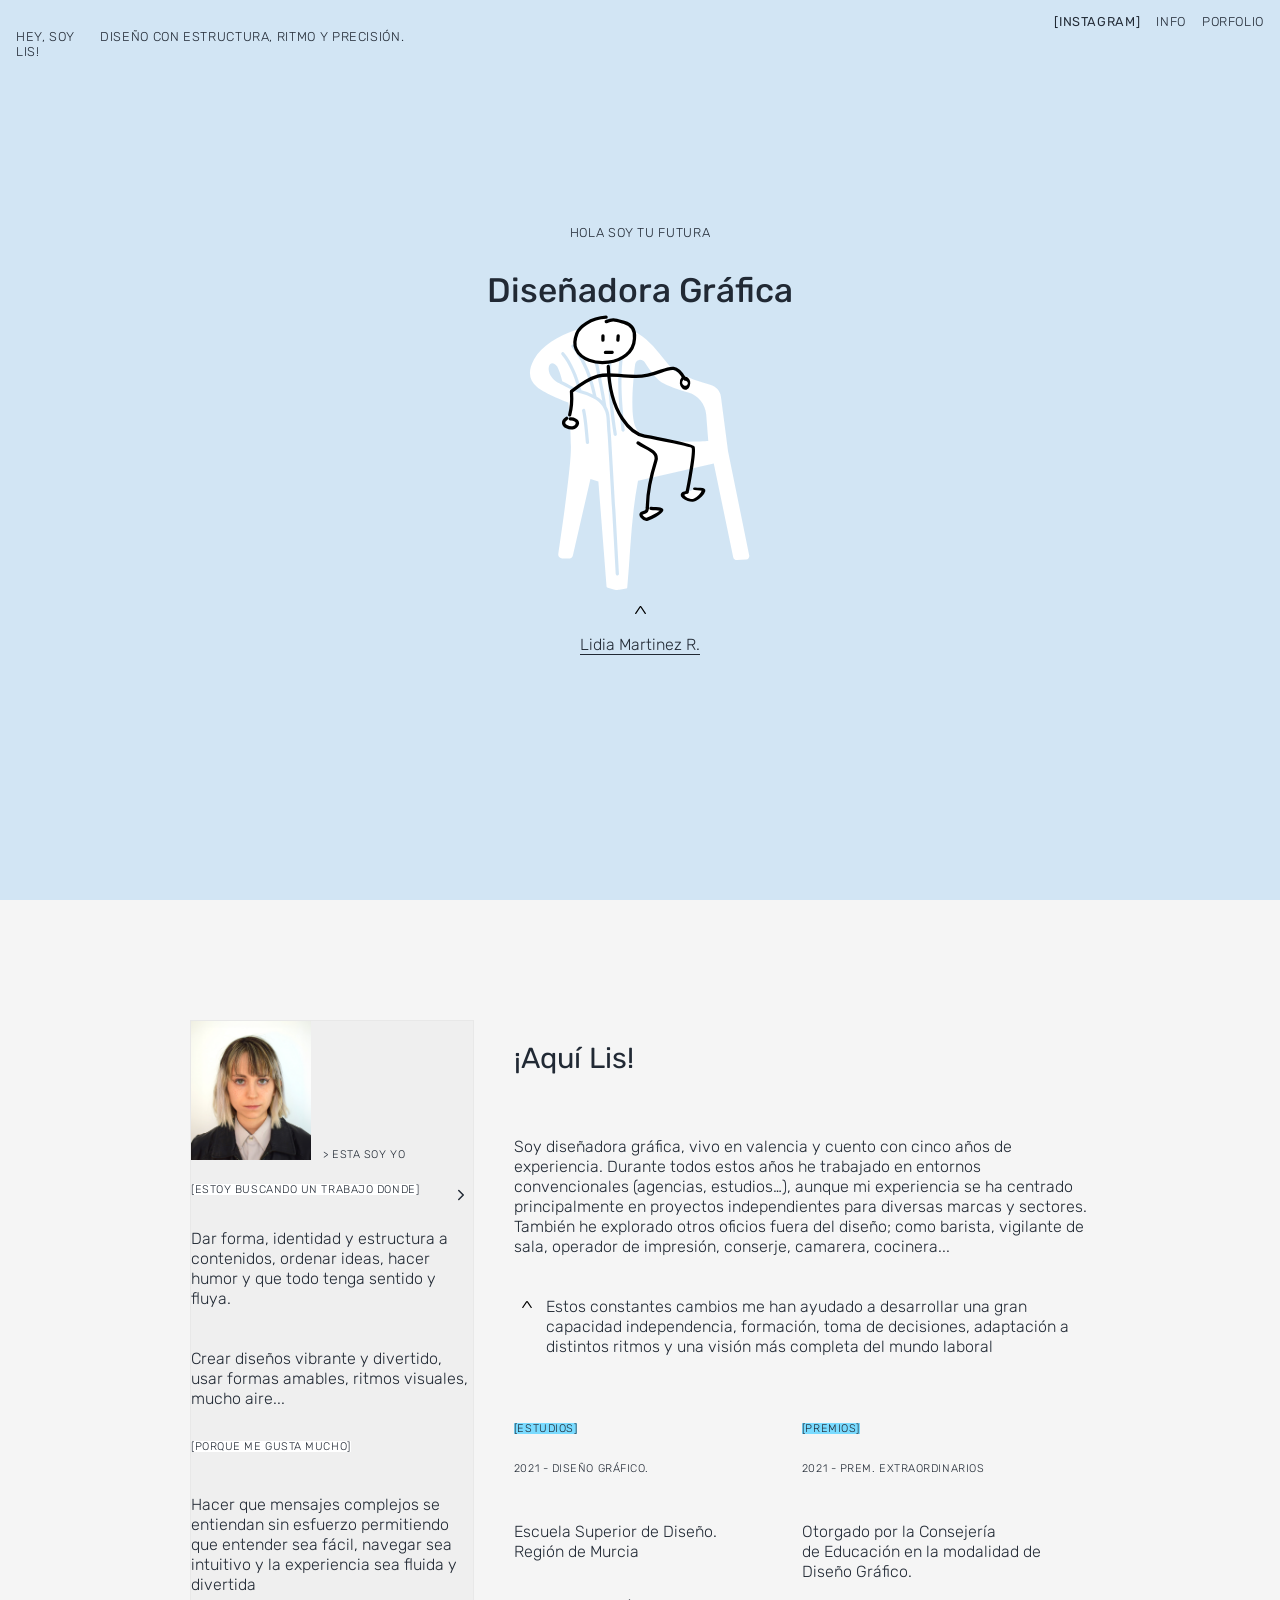
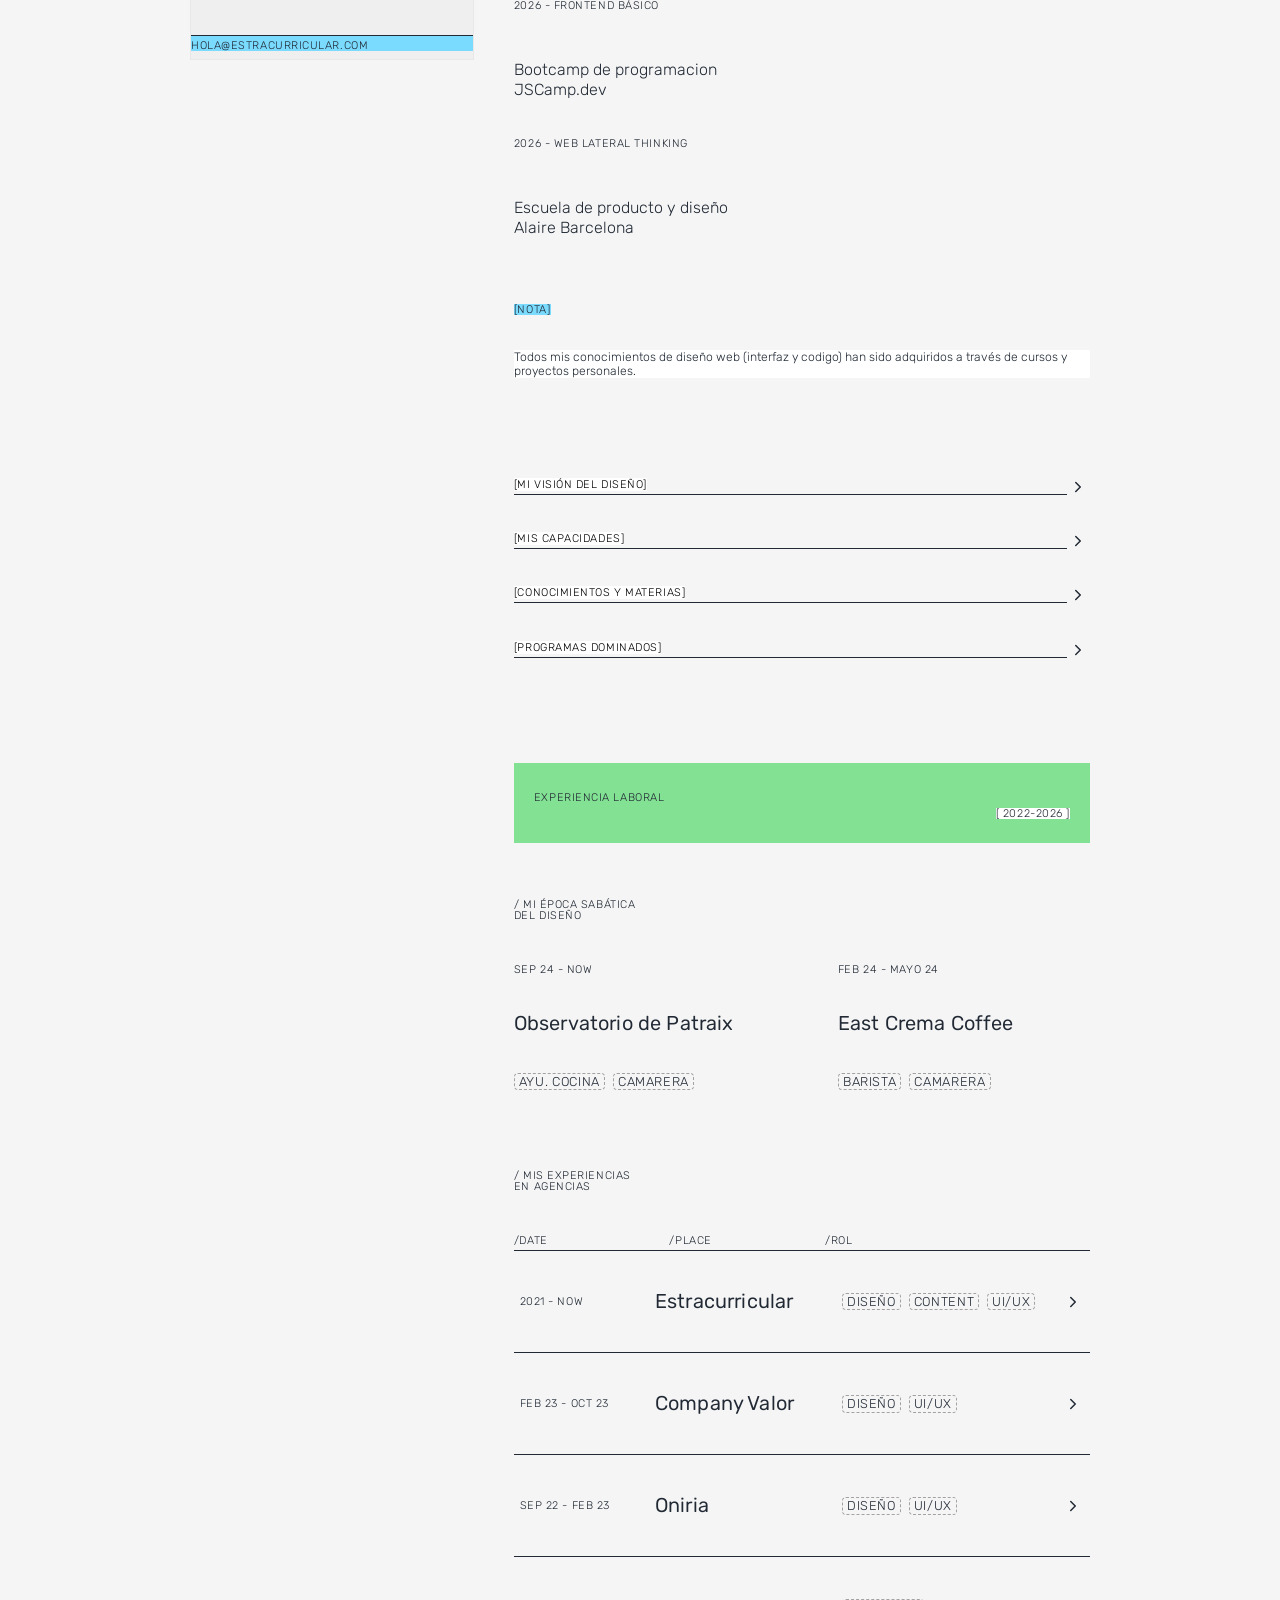
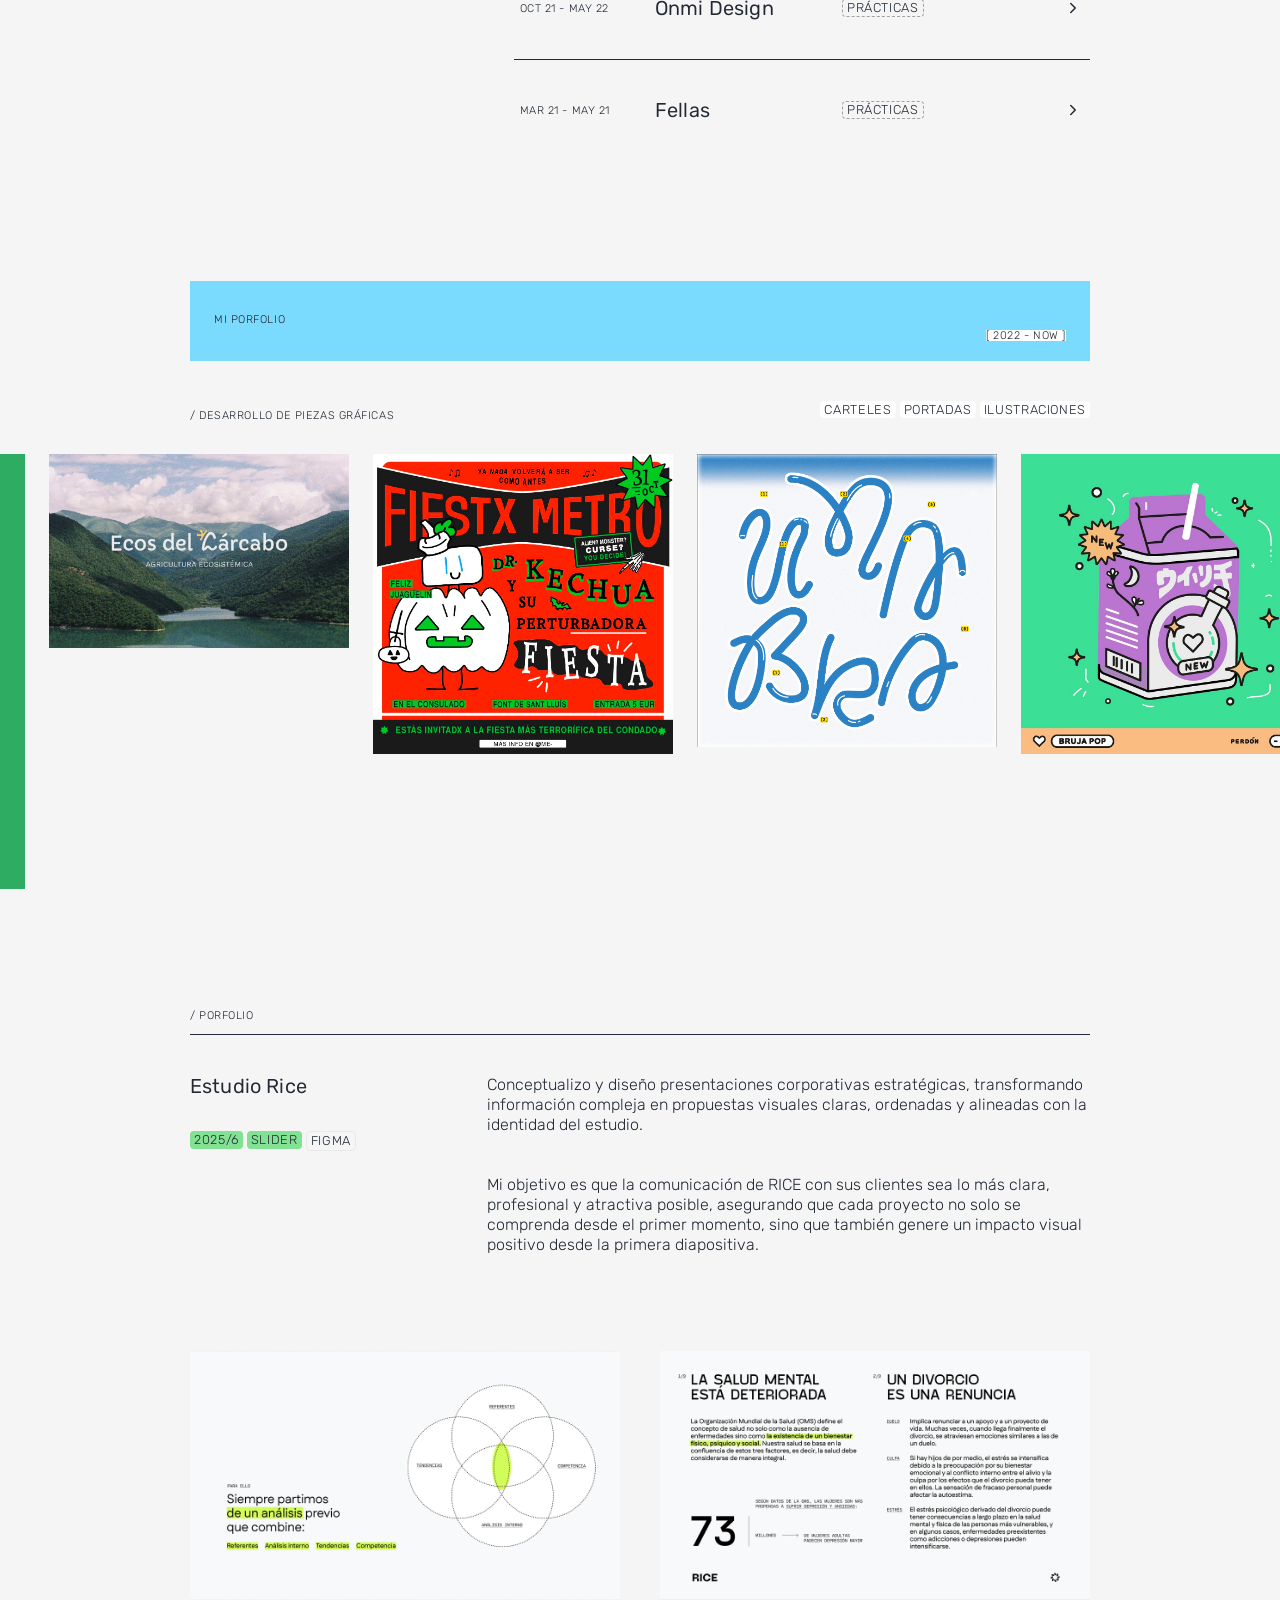
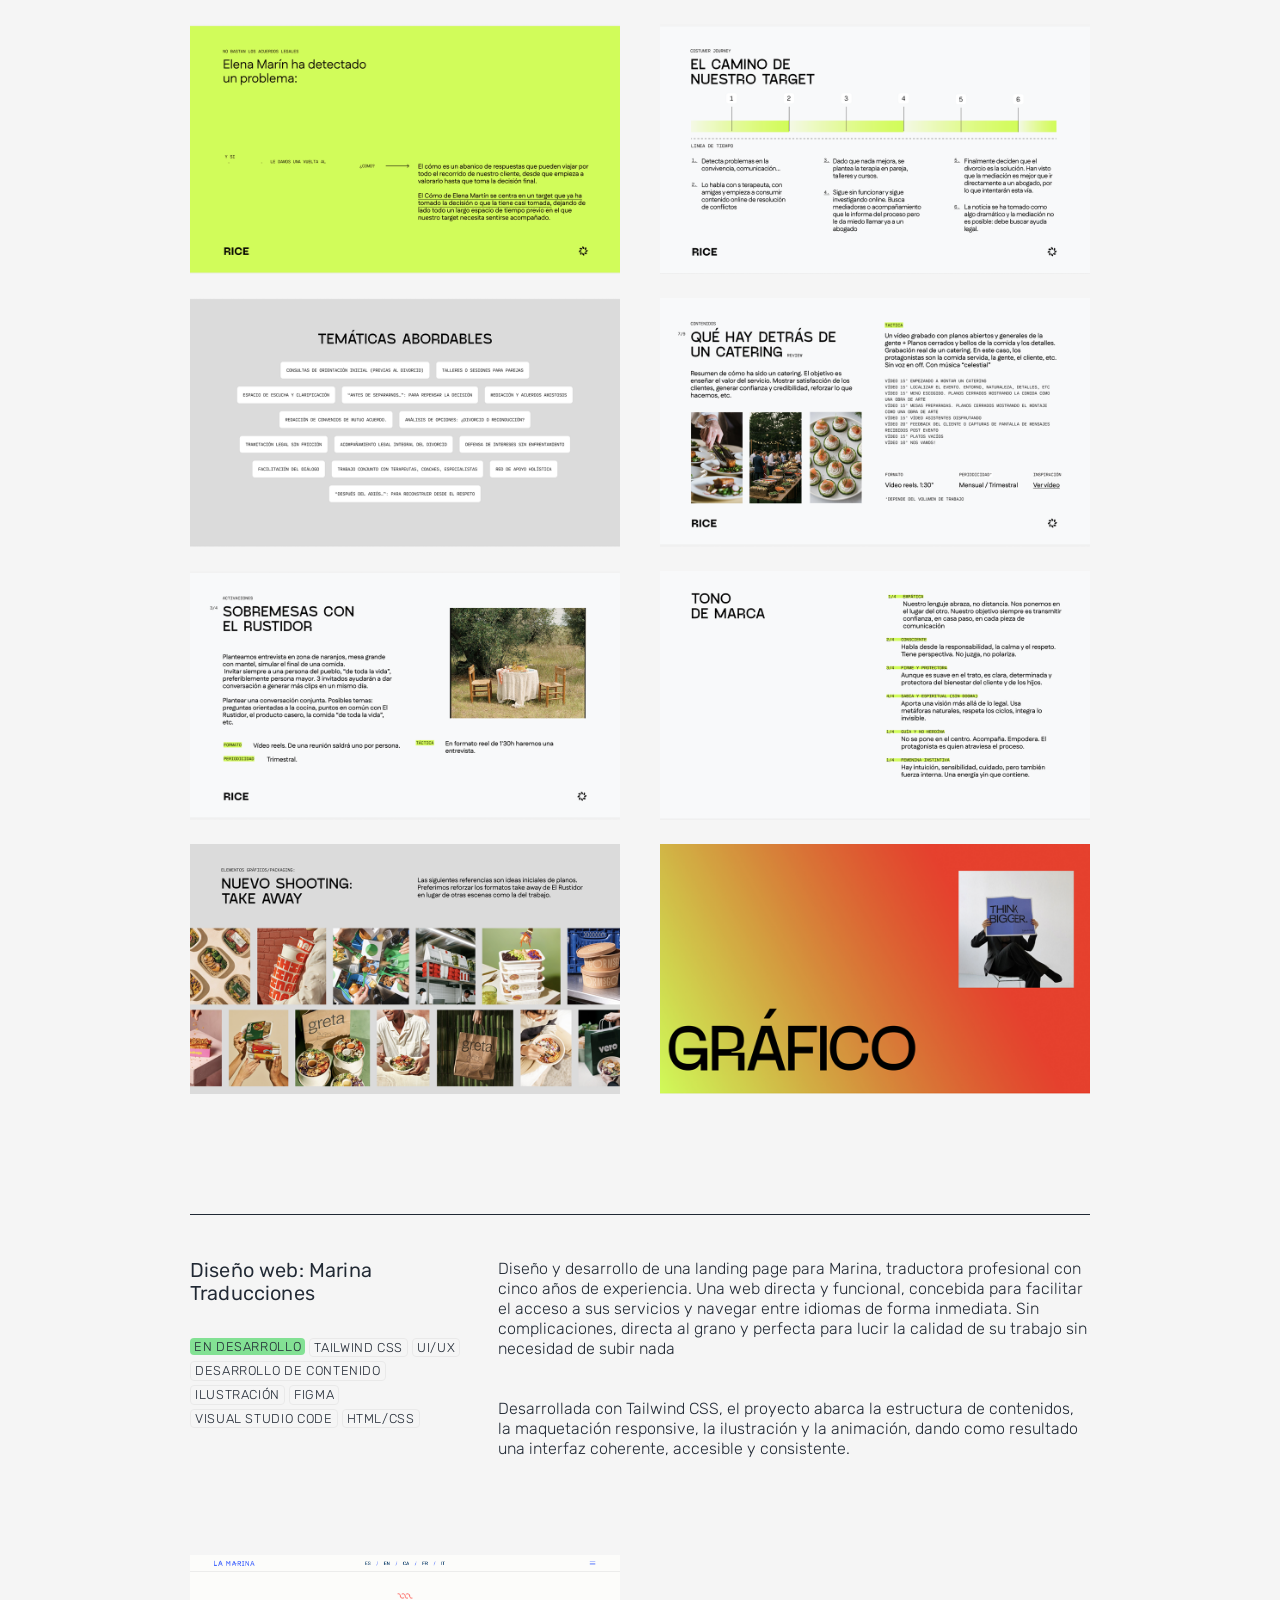
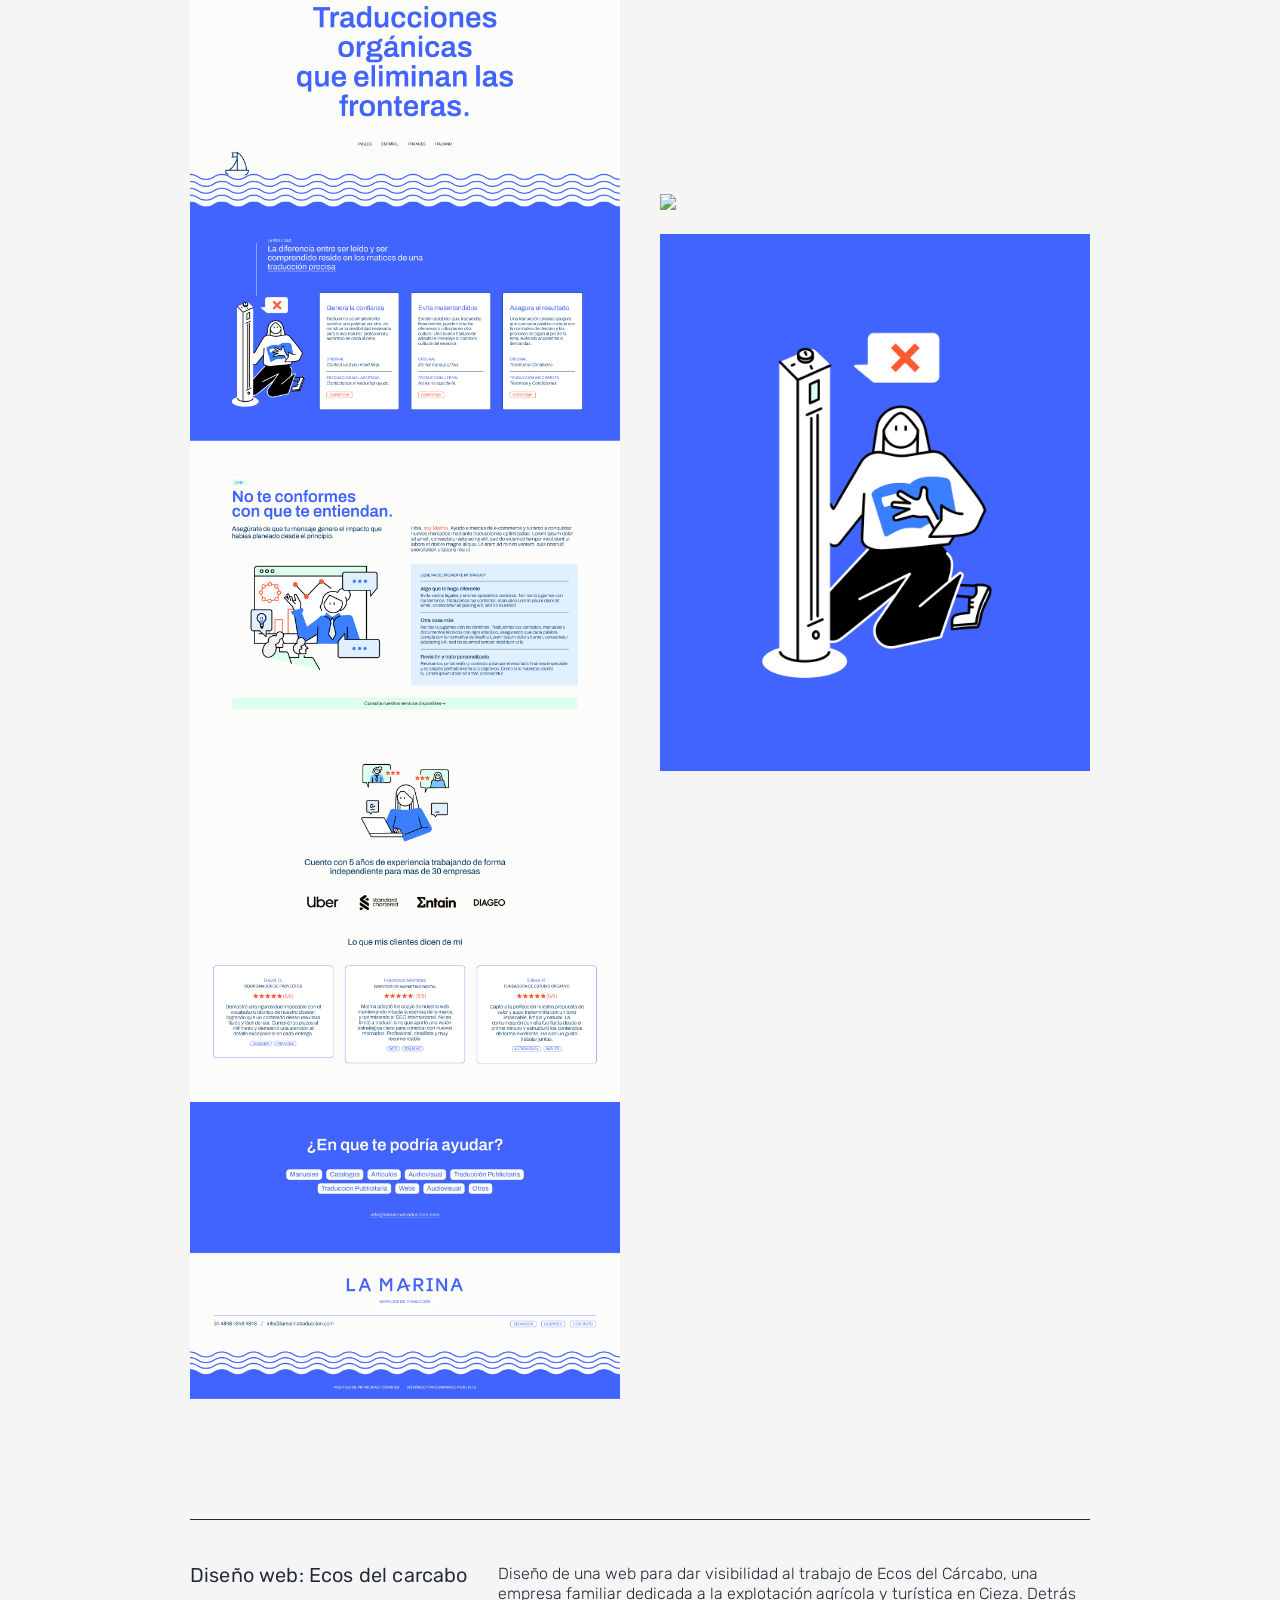
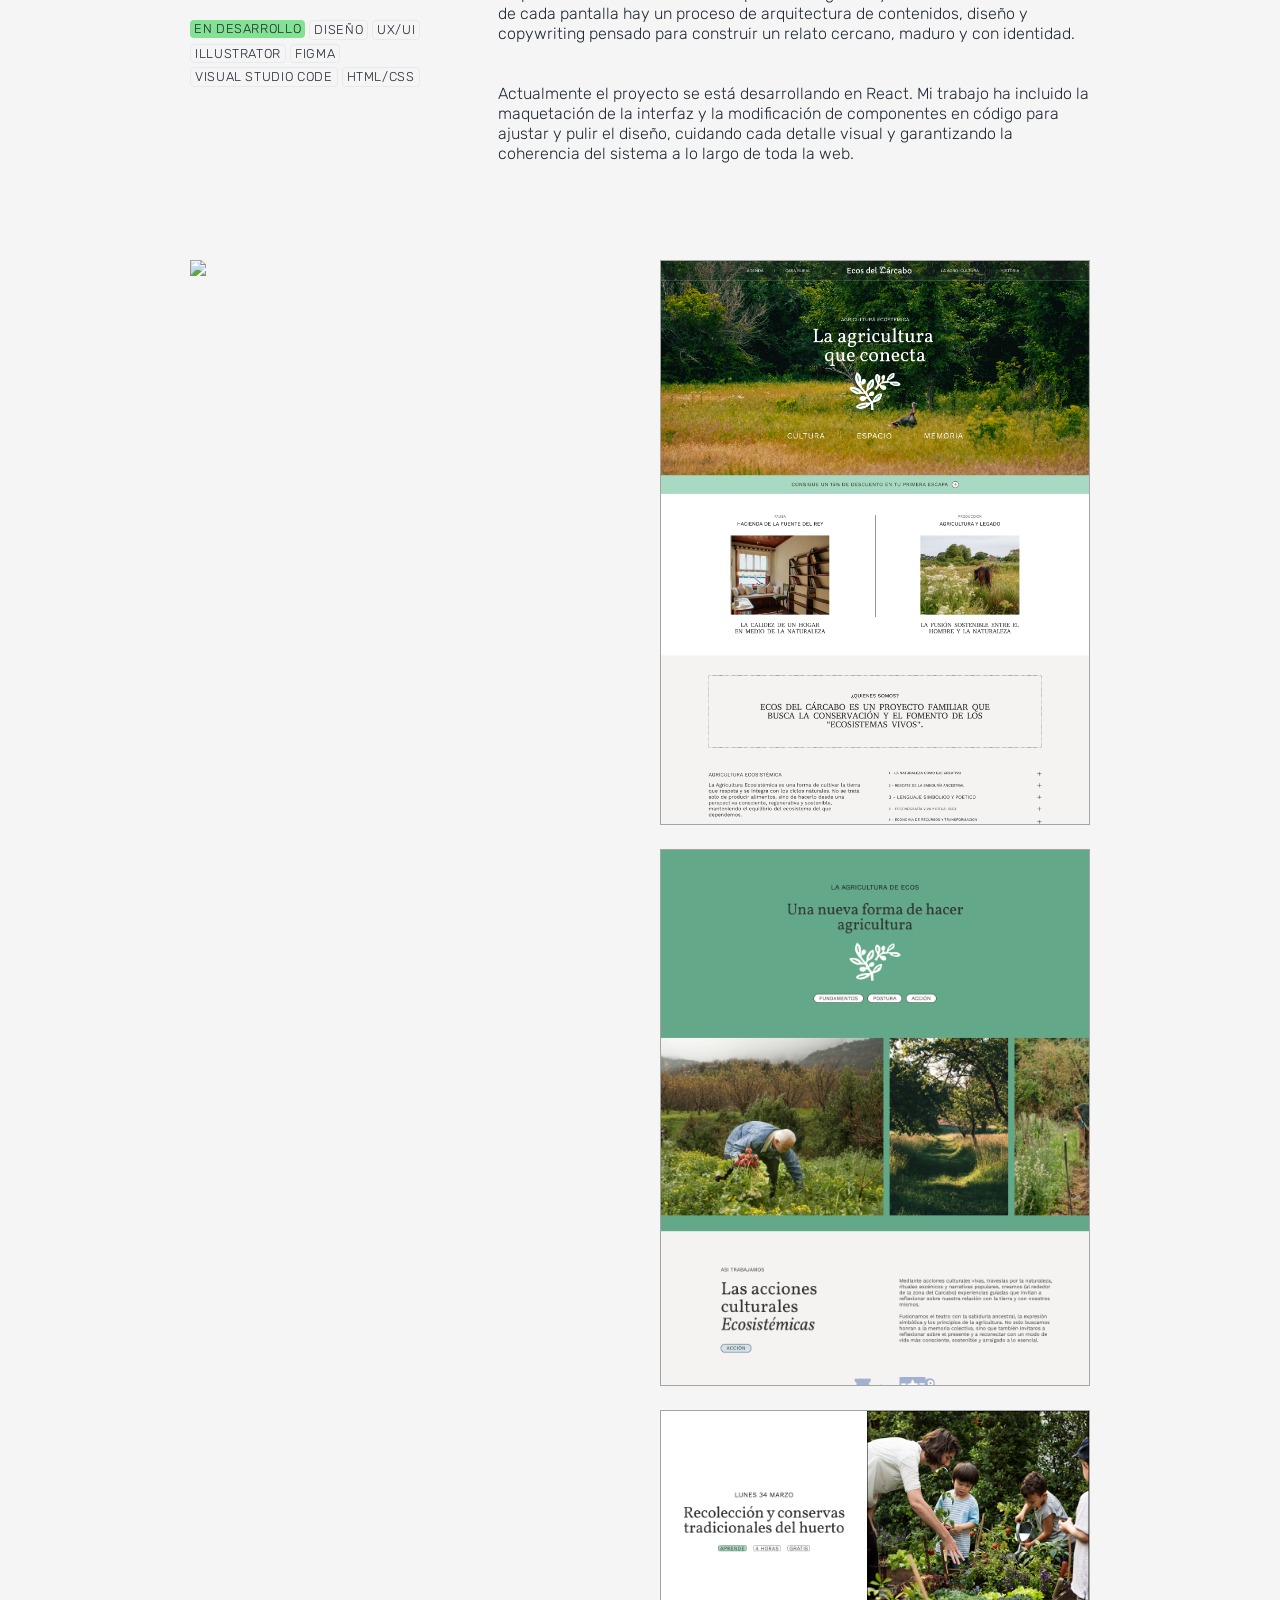
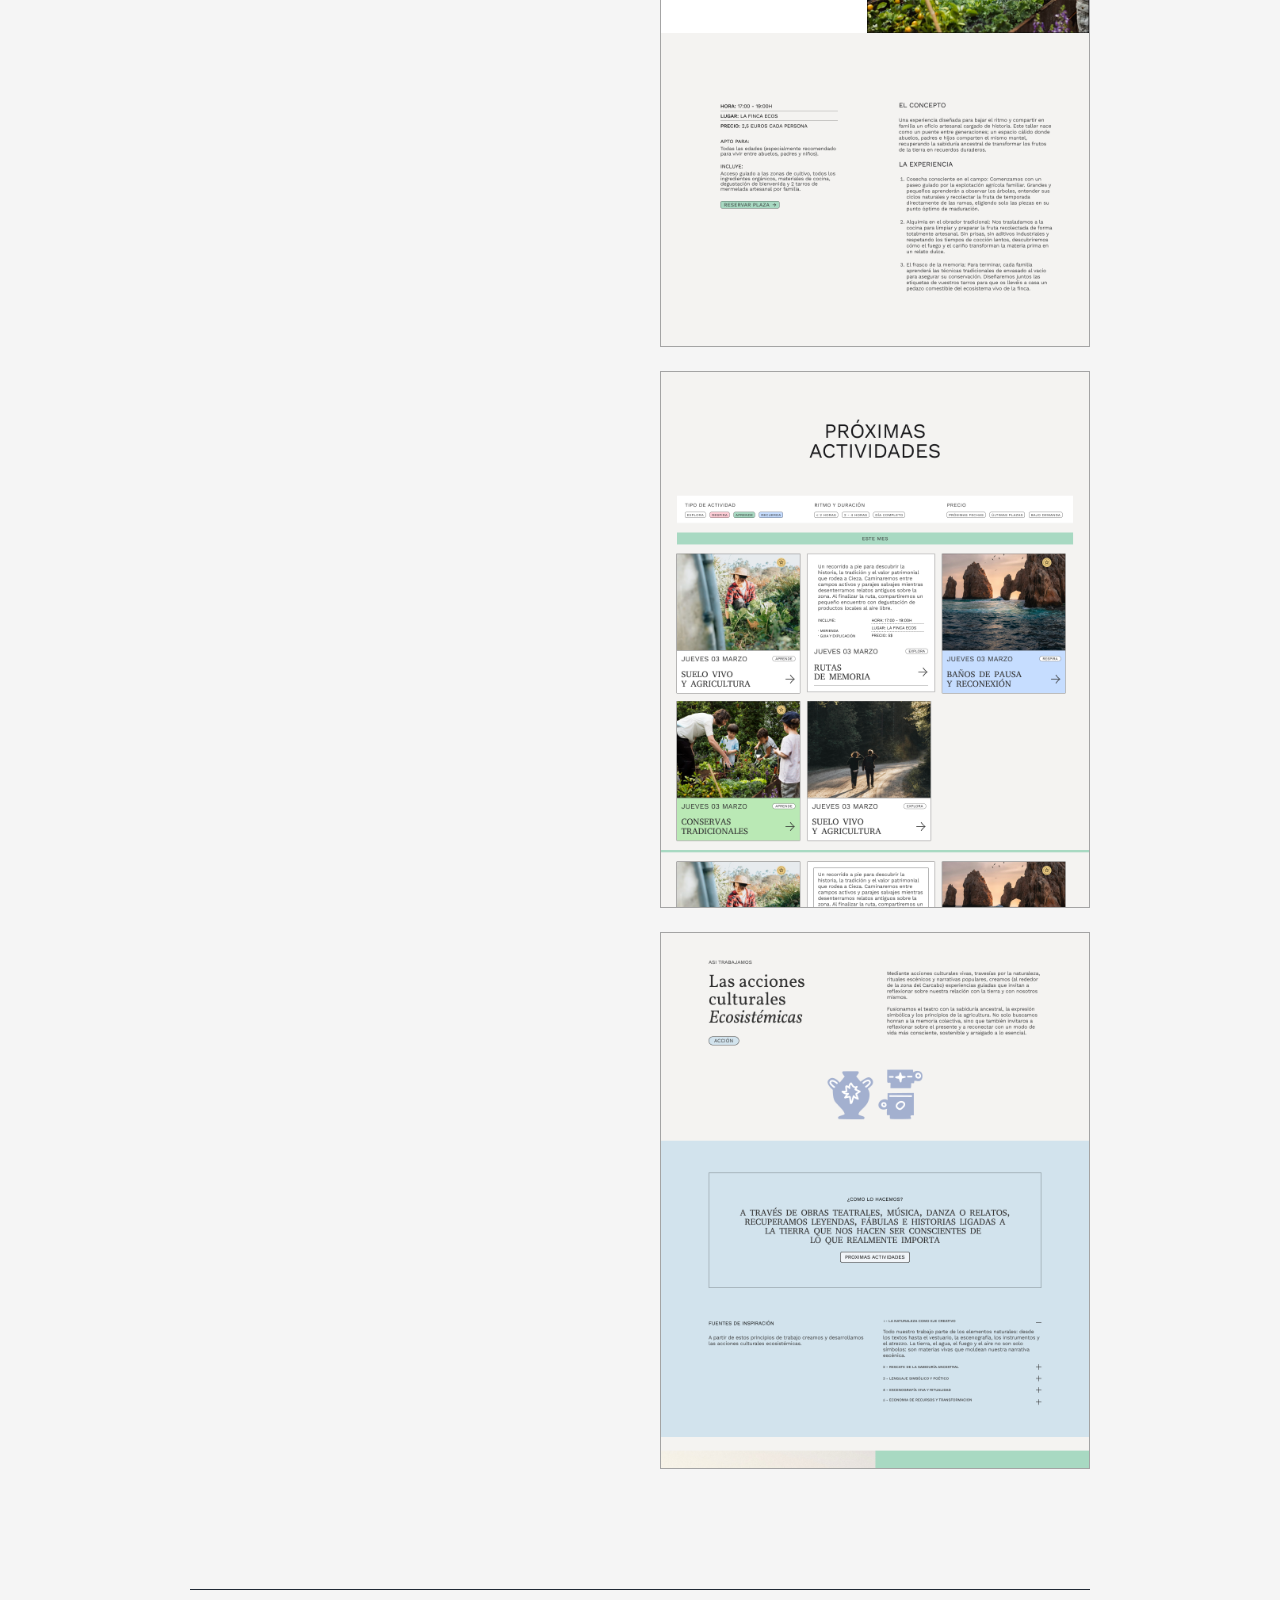
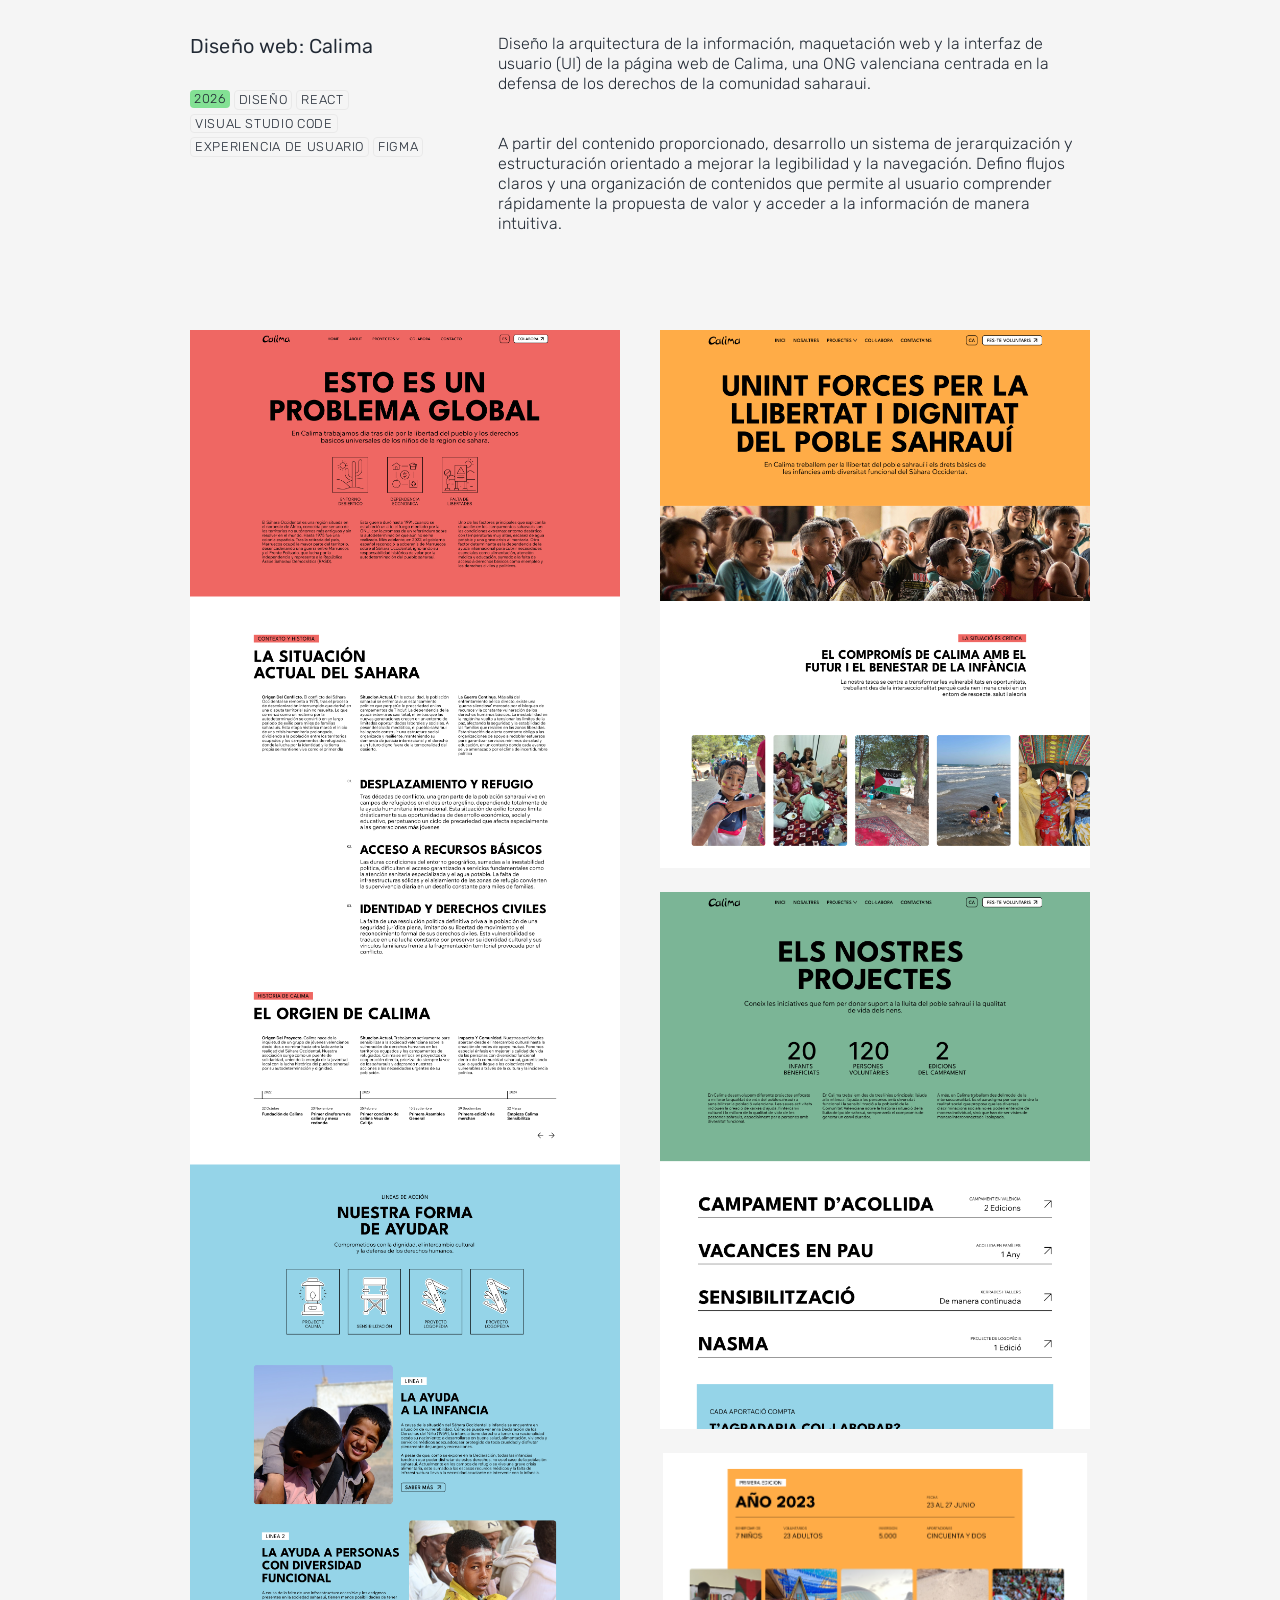
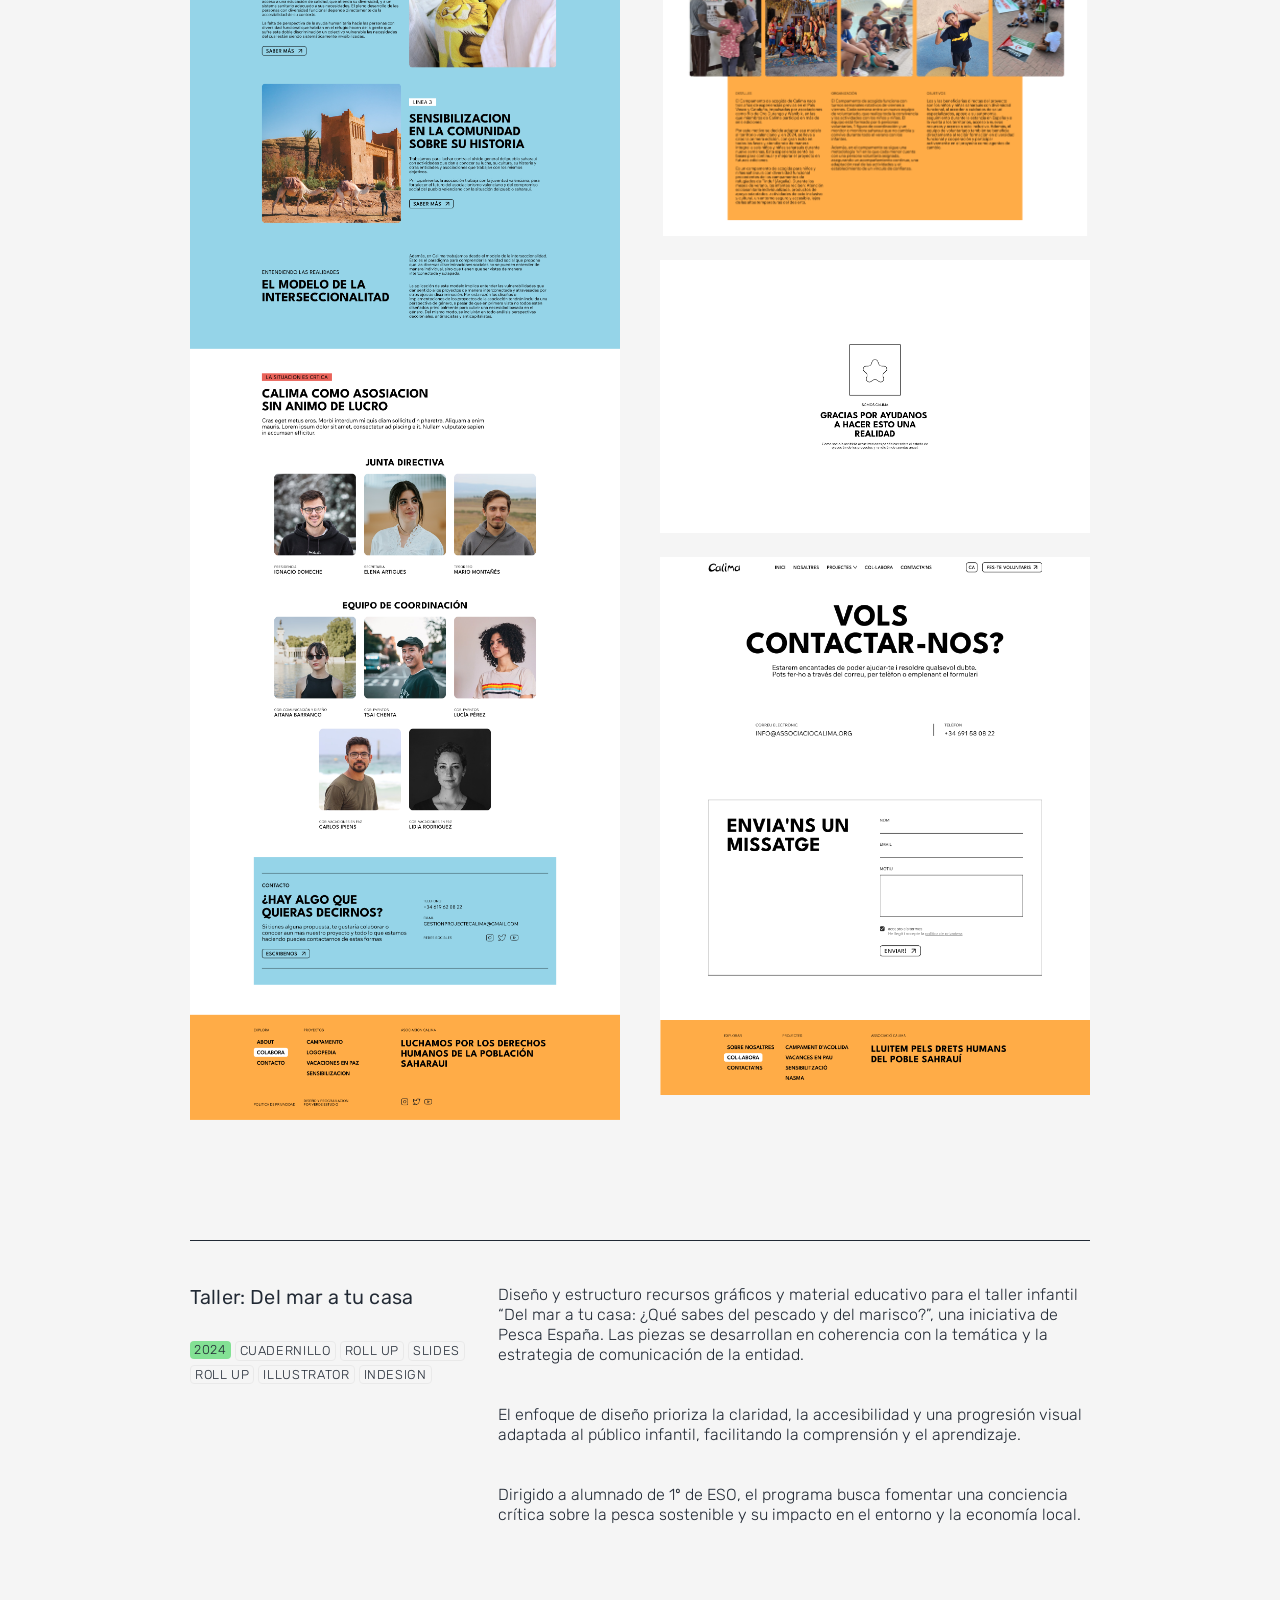
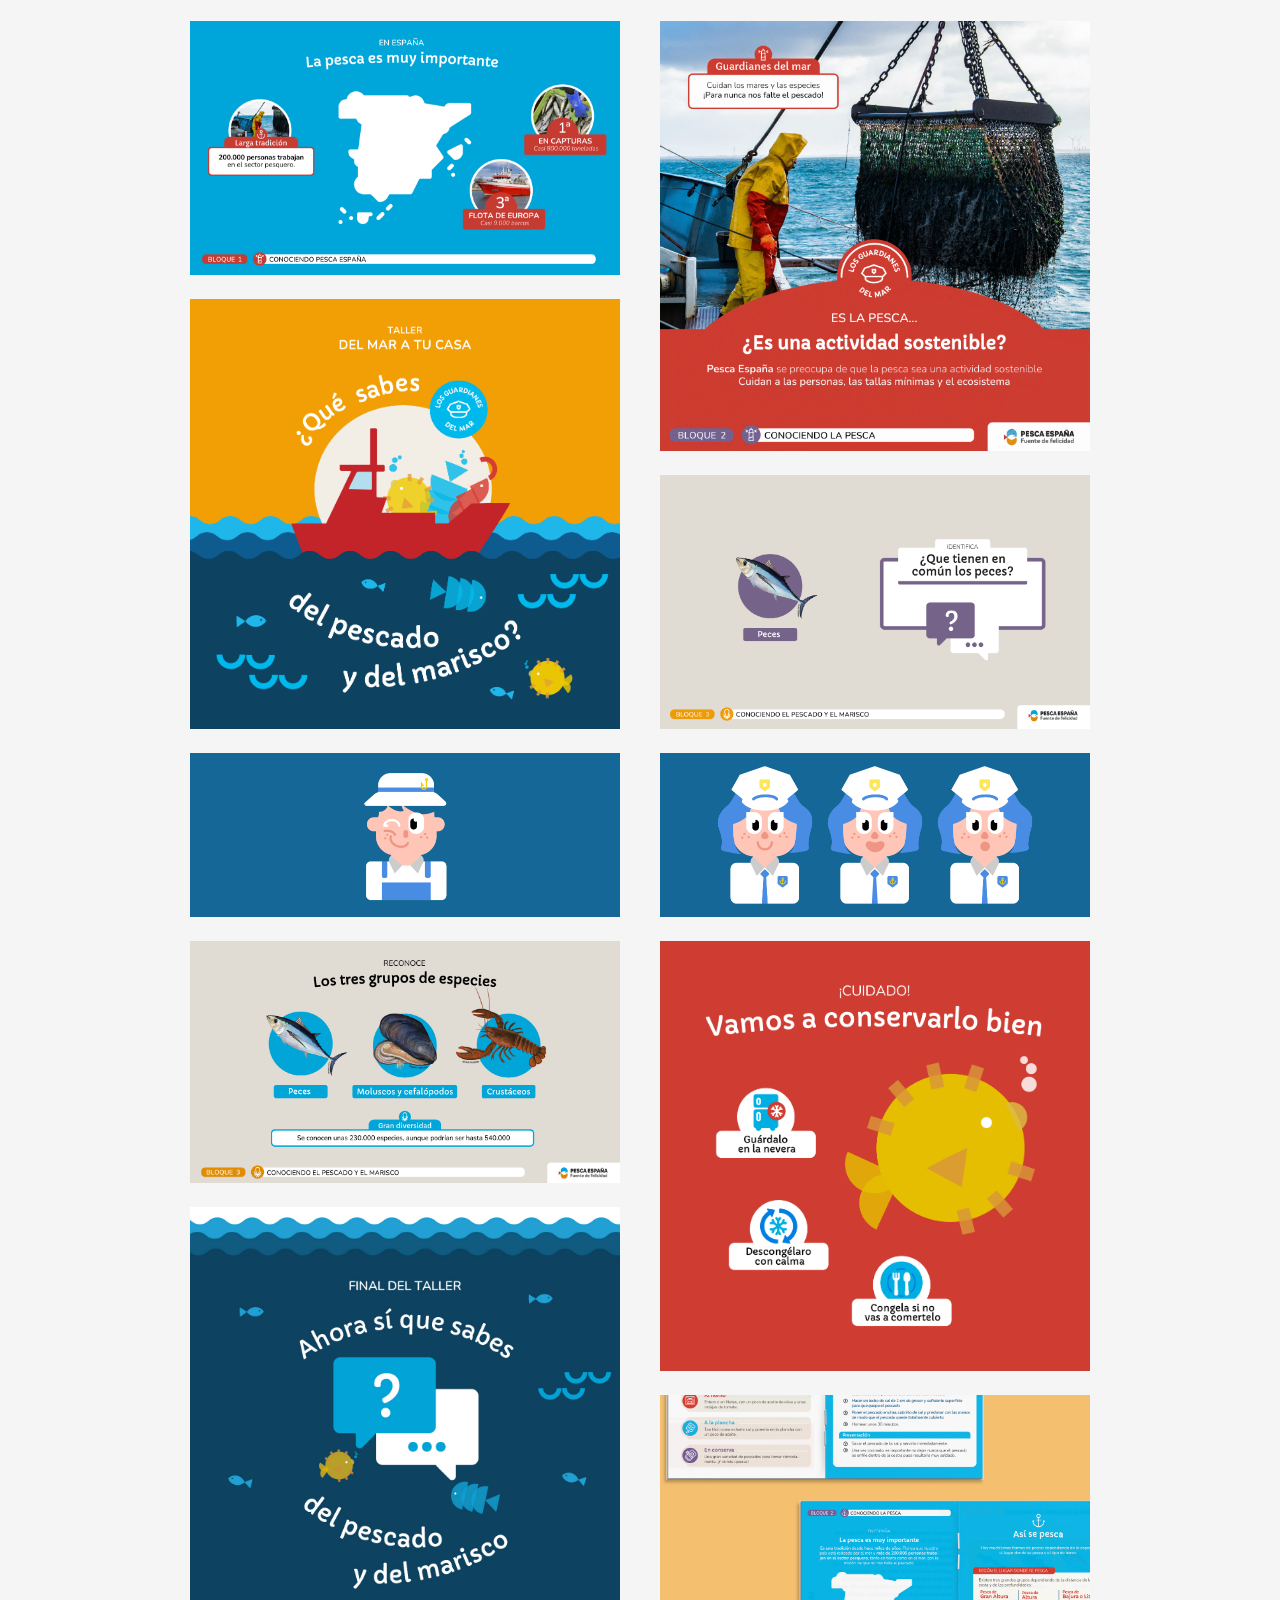
==== index.html @ a3102d66 "feat: initial portfolio structure" ====
<!DOCTYPE html>
<html>
<head>

	<title>Lidia Martinez</title>
  	<meta charset="utf-8">
  	<meta name="viewport" content="initial-scale=1.0, width=device-width">
  	
  	

  	<link rel="stylesheet" href="./css/main.css" />

  	<link rel="preconnect" href="https://fonts.googleapis.com">
	<link rel="preconnect" href="https://fonts.gstatic.com" crossorigin>
	<link href="https://fonts.googleapis.com/css2?family=Rubik:ital,wght@0,300..900;1,300..900&display=swap" rel="stylesheet">
  	
  	
</head>



<body>
	
 <!-- --  --  WEB PICADA A MANO POR LIS! <3  --  -- -->

<header id="hero" class="hero">
    
    <div class="heroContent"> 
        <div class="links">
                <p class="text-xs u-hide" style="width: 150px">hey, soy Lis!</p>
                <p class="text-xs" style="width: 100%;">Diseño con estructura,<br> ritmo y precisión.</p></p>
            <nav class="flex-group row u-gap-16 rigth">
                <a href="https://www.instagram.com/estracurricular/" class="text-xs bold">[instagram]</a>
                <a class="text-xs u-hide" href="#aboutInfo">Info</a>
                <a class="text-xs u-hide" href="#SeleccionProyecto">Porfolio</a>
            </nav>
        </div>
        <h1 class="text-xs">Hola soy tu futura</h1>
        <h1 class="u-pd-2" >Diseñadora <br> Gráfica</h1>
        <img class="image" src="./img/yo-pequeña.svg" alt="Lidia Martínez">
        <figure class="flex-group center u-gap-4"> 
            <div class="u-flecha"></div> 
            <p class="signature-text" >Lidia Martinez R.</p> 
        </figure>
        <div class="trail trail-container text-xs"></div>
    </div>

</header>

<script src="./js/hero.js"></script>


<main>

 <!-- --  -- 2.1 Info y foto --  -- -->

<section id="aboutInfo" class="main-container row u-mg-120 m-mg-0 u-gap-40 m-gap-80"> 

        <aside class="hover-trigger" data-target="#panel-yo">
           
                <div class="contImg flex-group row u-gap-8">
                    <img src="./img/yo-seria.jpg" alt="Lidia Martínez">
                    <span class="label-text u-hide">> Esta soy yo</span>
                </div>
                <div class="flex-group u-gap-4">

                        <div class="accordion flex-group u-gap-8 " data-mobile-closed>
                        <button
                            type="button"
                            class="btn-accordion"
                            data-accordion="buscoPanel"
                            aria-expanded="true"
                            aria-controls="buscoPanel">
                            <h5 class="label-text u-mark u-mg-8 m-gap-0" >[Estoy buscando un trabajo donde]</h5>
                            <span class="accordion__icon" aria-hidden="false"><svg viewBox="0 0 24 24"><path d="M9 18l6-6-6-6"/></svg></span>
                        </button>

                        <div id="buscoPanel" class="accordion__panel u-gap-8 m-mg-16">
                            <p>Dar forma, identidad y estructura a contenidos, ordenar ideas, hacer humor y que todo tenga sentido y fluya.</p>
                            <p>Crear diseños vibrante y divertido, usar formas amables, ritmos visuales, mucho aire...</p>

                            <h5 class="label-text u-mark u-mg-8 m-gap-0" style="width:fit-content;">[Porque me gusta mucho]</h5>
                            <p>Hacer que mensajes complejos se entiendan sin esfuerzo permitiendo que entender sea fácil, navegar sea intuitivo y la experiencia sea fluida y divertida</p>
                            <address class="label-text u-markAzul u-lineTop u-mg-16 m-mg-8">hola@estracurricular.com</address>
                        </div>
                        </div>

                </div>
        </aside>


        <!-- información básica -->
        <article id="aboutBasic" class="flex-group u-gap-80 basis66">
            <div class="flex-group u-gap-24">
                <!-- Texto -->
                <h2 class="t3">¡Aquí Lis!</h2>
                <p>Soy diseñadora gráfica, vivo en valencia y cuento con cinco años de experiencia. Durante todos estos años he trabajado en entornos convencionales (agencias, estudios…), aunque mi experiencia se ha centrado principalmente en proyectos independientes para diversas marcas y sectores. También he explorado otros oficios fuera del diseño; como barista, vigilante de sala, operador de impresión, conserje, camarera, cocinera...</p>
                <ul class="u-listFlecha"> <li>Estos constantes cambios me han ayudado a desarrollar una gran capacidad independencia, formación, toma de decisiones, adaptación a distintos ritmos y una visión más completa del mundo laboral</li></ul>
        
                <span class="flex-group rowDesk u-mg-24 m-gap-24">
                    <div class="flex-group u-gap-16">
                        <div class="flex-group u-gap-4"> 
                            <h5 class="label-text u-markAzul u-lineMoblie">[Estudios]</h5>
                            <h6 class="u-mg-4">2021 - Diseño Gráfico.</h6>
                            <p>Escuela Superior de Diseño.<br>Región de Murcia</p>
                        </div>
                        <div class="flex-group u-gap-4"> 
                            <h6 class="u-mg-4">2026 - Frontend Básico</h6>
                            <p>Bootcamp de programacion<br>JSCamp.dev</p>
                        </div>
                         <div class="flex-group u-gap-4"> 
                            <h6 class="u-mg-4">2026 - Web Lateral Thinking </h6>
                            <p>Escuela de producto y diseño<br>Alaire Barcelona</p>
                        </div>
                
                    </div>
                    <div class="flex-group u-gap-4">
                        <h5 class="label-text u-markAzul u-lineMoblie">[Premios]</h5>
                        <h6 class="u-mg-4">2021 - Prem. extraordinarios</h6>
                        <p>Otorgado por la Consejería<br>de Educación en la modalidad de Diseño Gráfico.</p>
                    </div>
                </span>

                <div class="note u-mg-8">
                    <h5 class="label-text u-markAzul u-lineMoblie" style="width:37px">[NOTA]</h5>
                    <p class="u-mark"> Todos mis conocimientos de diseño web (interfaz y codigo) han sido adquiridos a través de cursos y proyectos personales.</p>
                </div>

            </div>

    <!-- el acordeon -->
    <article id="aboutDetails" class="flex-group u-gap-4">

        <div class="accordion flex-group u-gap-16">
           <!-- MI VISION -->
            <button 
                type="button"
                class="btn-accordion"
                data-accordion="visionPanel"
                aria-expanded="false"
                aria-controls="visionPanel">
                <h2 class="label-text u-lineBottom u-textLeft"><mark class="u-mark">[Mi Visión del diseño]</mark></h2>
                <span class="accordion__icon" aria-hidden="true"><svg viewBox="0 0 24 24"><path d="M9 18l6-6-6-6"/></svg></span>
            </button>
            <div id="visionPanel" class="accordion__panel hide u-gap-16">
                <q class="t3">Entiendo el diseño como<br>una herramienta para contar ideas.</q>
                <p class="">Un gran diseño es una buena idea bien contada, por eso considero que mi labor como diseñadora consiste en encontrar soluciones gráficas a problemas comunicativos, poniendo el foco en:</p>

                <ul class="listTag">
                    <li class="tag verde">CONCEPTOS</li>
                    <li class="tag verde">DETALLES</li>
                    <li class="tag verde">ESTRATEGIA</li>
                    <li class="tag verde">SIMPLICIDAD</li>
                </ul>

                <p>Trabajo desde la escucha activa, sintetizando la información y conceptualizando y transformándola en mensajes e imágenes potentes que simplifican, cuentan y conectan con la gente.</p>
                <p>Mi parte favorita de ser diseñadora es imaginar cómo darle forma y estructura a esos mensajes, explorando diferentes enfoques hasta encontrar experiencias de lectura claras, atractivas y únicas que sorprenden y atrapan.</p>
            </div>
        </div>

        <!-- MI CAPACIDADES -->
        <div class="accordion flex-group u-gap-16">
            <button
                type="button"
                class="btn-accordion"
                data-accordion="SkillsPanel"
                aria-expanded="false"
                aria-controls="SkillsPanel">
                <h2 class="label-text u-lineBottom u-textLeft">
                    <mark class="u-mark">[Mis capacidades]</mark>
                </h2>
                <span class="accordion__icon" aria-hidden="true"><svg viewBox="0 0 24 24"><path d="M9 18l6-6-6-6"/></svg></span>
            </button>
            <div id="SkillsPanel" class="accordion__panel hide">
                <p>Me considero una persona activa, resolutiva, versátil y crítica, con facilidad para escuchar, entender y dialogar en busca de buenas soluciones.</p>
                <p>Atenta a los detalles, con una marcada sensibilidad estética, con visión global y capacidad para priorizar. Valoro los procesos bien pensados y la coherencia entre concepto, contenido y forma.</p>
                <p>Tengo capacidad para analizar necesidades, tomar decisiones con criterio y gestionar varios proyectos de forma simultánea, combinando creatividad y organización para mantener la calidad en cada entrega.</p>
            </div>
        </div>


         <!-- MATERIAS -->
        <div class="accordion flex-group u-gap-16">
            <button 
                type="button"
                class="btn-accordion"
                data-accordion="materialPanel"
                aria-expanded="false"
                aria-controls="materialPanel">
                <h2 class="label-text u-lineBottom u-textLeft"><mark class="u-mark">[Conocimientos y Materias]</mark></h2>
                <span class="accordion__icon" aria-hidden="true"><svg viewBox="0 0 24 24"><path d="M9 18l6-6-6-6"/></svg></span>
            </button>
            <div id="materialPanel" class="accordion__panel hide u-gap-16">
                
                <q class="t3">Areas de interés y especialización</q>
            
                <ul class="flex-group u-mg-8 row u-gap-8 row-gap">
                        <li class="tag white u-bulletVerde">Domino y me gusta</li>
                        <li class="tag white u-bulletAzulOscuro">Aprendiendo</li>
                        <li class="tag white u-bulletAmarillo">Domino</li>
                        <li class="tag white u-bulletRojo">Porfa no</li>
                </ul>
                <ul class="flex-group row-gap u-gap-8">
                        <li class="tag verde">Editorial</li>
                        <li class="tag verde">Branding</li>
                        <li class="tag verde">Packaging</li>
                        <li class="tag verde">Dis. Instruccional</li>
                        <li class="tag verde">ux/ui</li>
                        <li class="tag verde">HTML Y CSS</li>
                        <li class="tag verde">Tailwind</li>
                        <li class="tag verde">Motion Graphic</li>
                        <li class="tag azul">React</li>
                        <li class="tag amarillo">Marketing</li>
                        <li class="tag amarillo">Gestión de Contenidos</li>
                        <li class="tag rojo">3D</li>
                        <li class="tag rojo">copy</li>
                </ul>

                
                
            </div>
        </div>

          <!-- PROGRAMAS -->
        <div class="accordion flex-group u-gap-16">
            <button 
                type="button"
                class="btn-accordion"
                data-accordion="programPanel"
                aria-expanded="false"
                aria-controls="programPanel">
                <h2 class="label-text u-lineBottom u-textLeft"><mark class="u-mark">[Programas dominados]</mark></h2>
                <span class="accordion__icon" aria-hidden="true"><svg viewBox="0 0 24 24"><path d="M9 18l6-6-6-6"/></svg></span>
            </button>
            <div id="programPanel" class="accordion__panel hide u-gap-16">
                
                <q class="t3">Entorno de Trabajo</q>
                <ul class="flex-group u-mg-8 row u-gap-8">
                        <li class="tag white u-bulletVerde">Domino</li>
                        <li class="tag white u-bulletAmarillo">Entiendo</li>
                        <li class="tag white u-bulletRojo">Conozco</li>
                </ul>
                <div class="flex-group row space ">
                <div class="listProgram flex-group">
                    <h6 class="icon text-xs">Diseño</h6>
                    <ul class="list u-mg-8">
                        <li class="u-bulletVerde">Affinity</li>
                        <li class="u-bulletVerde">Illustrator</li>
                        <li class="u-bulletVerde">InDesign</li>
                        <li class="u-bulletAmarillo">Canva</li>
                        <li class="u-bulletAmarillo">CorelDRAW</li>
                        <li class="u-bulletAmarillo">Paint</li>
                    </ul>
                </div>

                <div class="listProgram flex-group">
                    <h6 class="icon text-xs">Diseño Web</h6>
                    <ul class="list u-mg-8">
                        <li class="u-bulletVerde">Figma</li>
                        <li class="u-bulletVerde">Visual Studio Code</li>
                        <li class="u-bulletAmarillo">Wordpress</li>
                        <li class="u-bulletAmarillo">Elementor</li>
                        <li class="u-bulletRojo">Shopify</li>
                    </ul>
                </div>

                <div class="listProgram flex-group">
                    <h6 class="icon text-xs">Otros</h6>
                    <ul class="list u-mg-8">
                        <li class="u-bulletVerde">ChatGPT</li>
                        <li class="u-bulletVerde">MailerLite</li>
                        <li class="u-bulletAmarillo">After Efects</li>
                        <li class="u-bulletAmarillo">Photoshop</li>
                        <li class="u-bulletRojo">Premier</li>
                    </ul>
                </div>
                </div>
            </div>
        </div>
        </div>

        </article>

        

        <!-- 3.1   MI EXPERIENCIA LABORAL -->
         <article id="ExperienciaLaboral" class="flex-group u-gap-32 m-gap-16">
            
            <div class="banner main-container row space">
                <h2 class="label-text">Experiencia laboral </h2>
                <h6 class="label-text u-mark">[ 2022-2026 ]</h6>
            </div>

            <!-- SABÁTICA -->
            <h3 class="flex-group label-text u-mg-24">/ Mi época sabática<br>del diseño</h3>
            
            <div class="flex-group enlace m-mg-16">
                <div class="flex-group rowDesk u-gap-72 m-gap-32">
                    
                    <article id="experience__obs" class="flex-group u-gap-4">
                        <time class="label-text">Sep 24 - 
                        <span>now</span></time>
                        <button class="hover-trigger" data-target="#panel-obs">
                            <h5 class="bold">Observatorio de Patraix</h5>
                        </button>
                        <div class="flex-group u-gap-8 row">
                            <small class="tag rayas">Ayu. cocina</small>
                            <small class="tag rayas u-hide">Camarera</small>
                        </div>
                    </article>

                    <article id="experience__east" class="flex-group u-gap-4">
                        <time class="label-text">Feb 24 - Mayo 24</time>
                        <button class="hover-trigger" data-target="#panel-east">
                            <h5 class="bold">East Crema Coffee</h5>
                        </button>
                        <div class="flex-group u-gap-8 row">
                            <small class="tag rayas">Barista</small>
                            <small class="tag rayas u-hide">Camarera</small>
                        </div>
                    </article>

                </div>

                <div class="flex-group">
                    <div id="panel-obs" class="hover-panel u-mg-24">
                        <p class="experience__text"><mark style="background-color: var(--verde);">Me sumé a un proyecto gastronómico con una propuesta clara y muy inspiradora. Lo que empezó como apoyo puntual se transformó en un rol central,</mark> trabajando tanto en sala como en cocina y entendiendo el valor del oficio y del trabajo en equipo.</p>
                    </div>

                    <div id="panel-east" class="hover-panel u-mg-24">
                        <p class="experience__text"><mark style="background-color: var(--verde);">La curiosidad por el café fue el punto de partida para una pausa consciente en el diseño.</mark> Durante ese tiempo desarrolle este oficio de manera profesional donde profundizo mi interés por los procesos, la precisión y el valor del detalle en lo cotidiano.</p>
                    </div>

                </div>
            </div>

            <!-- TRABAJO COMO DISEÑADOR -->
            <h3 class="flex-group label-text u-mg-48">/ Mis experiencias<br>en agencias</h3>

            <article class="accordion flex-group m-mg-16">

                <div class="header label-text">
                    <span class="time">/DATE</span> 
                    <span class="place">/PLACE</span> 
                    <span>/ROL</span>
                </div>

                <!-- 1.ESTRACURRICULAR -->
                <button
                type="button"
                class="btn-accordion highlight1"
                data-accordion="job1Panel"
                aria-expanded="false"
                aria-controls="job1Panel">
                    <time class="time label-text">2021 <br class="u-hideDesk">- NOW</time>
                    <div class="meta">
                        <h4 class="title">Estracurricular</h4>
                        <div class="roles">
                            <h6 class="tag rayas">DISEÑO</h6>
                            <h6 class="tag rayas u-hide">CONTENT</h6>
                            <h6 class="tag rayas u-hide">UI/UX</h6>
                        </div>
                    </div>
                    <span class="accordion__icon" aria-hidden="true"><svg viewBox="0 0 24 24"><path d="M9 18l6-6-6-6"/></svg></span>
                </button>

                <div id="job1Panel" class="hide accordion__panel">
                    <div class="flex-group">
                        <p> Estracurricular es mi apuesta por un diseño personal vibrante y divertido. A través de un lenguaje visual propio (definido por formas pulcras, sencillas y llenas de carácter) 
                            he colaborado con diversas marcas y personas ofreciendo soluciones gráficas efectivas a desafíos comunicativos, siempre con foco en los conceptos, los detalles, la estrategia y la simplicidad.</p>
                    </div>
                </div>

                <!-- 2.COMPANY VALOR -->
                <button
                type="button"
                class="btn-accordion highlight2"
                data-accordion="job2Panel"
                aria-expanded="false"
                aria-controls="job2Panel">                    
                    <time class="time label-text">FEB 23 <br class="u-hideDesk">- OCT 23</time>
                    <div class="meta">
                        <h4 class="title">Company Valor</h4>
                        <div class="roles">
                            <h6 class="tag rayas ">DISEÑO</h6>
                            <h6 class="tag rayas u-hide">UI/UX</h6>
                        </div>
                    </div>
                <span class="accordion__icon" aria-hidden="true"><svg viewBox="0 0 24 24"><path d="M9 18l6-6-6-6"/></svg></span>
                </button>

                <div id="job2Panel" class="hide accordion__panel">
                    <div class="flex-group">
                        
                        <ul class="list--default">
                            <li>Realizar actualizaciones periódicas de web utilizando <mark>WordPress</mark>, así como diseño y aplicación mediante <mark>Elementor</mark>.</li>
                            <li>Creación de diferentes marcas, desde el análisis y la estrategia hasta la arquitectura de marca e implantación.</li>
                            <li>Creación y edición de contenido para canales online (RR.SS, web, campañas, NewsLetters, etc).</li>
                            <li>Maquetación y preparación de diseños publicitarios, material editorial y artes finales. Principal responsable de la <mark>revista farmacéutica ILPAHAR.</mark></li>
                            <li>Motion Graphic, mi principal proyecto fue la presentación de la nueva <mark>identidad de la SVFH</mark></li>
                        </ul>
                    </div>
                </div>

                <!-- 3. ONIRIA -->
                <button
                type="button"
                class="btn-accordion highlight3"
                data-accordion="job3Panel"
                aria-expanded="false"
                aria-controls="job3Panel">                    
                    <time class="time label-text">SEP 22 <br class="u-hideDesk">- FEB 23</time>
                    <div class="meta">
                        <h4 class="title">Oniria</h4>
                        <div class="roles">
                            <h6 class="tag rayas">DISEÑO</h6>
                            <h6 class="tag rayas u-hide">UI/UX</h6>
                        </div>
                    </div>
                <span class="accordion__icon" aria-hidden="true"><svg viewBox="0 0 24 24"><path d="M9 18l6-6-6-6"/></svg></span>
                </button>

                <div id="job3Panel" class="hide accordion__panel">
                    <div class="flex-group">
                        
                        <ul class="list--default">
                            <li>Gestión de redes en diferentes plataformas (IG, TikTok,FB..)</li>
                            <li>Elaboración y <mark>creación de campañas de marketing</mark> y Paid Media a través de Meta, Mailchimp y otras plataformas.</li>
                            <li>Edición de video y motion.</li>
                            <li>Redacción de contenidos y elaboración de <mark>propuestas adhoc</mark> para diversas marcas.</li>
                            <li>Creación de diferentes marcas, desde el análisis y la estrategia hasta la arquitectura de marca e implantación.</li>
                        </ul>
                    </div>
                </div>

                <!-- 4. Onmi Design -->
                <button
                type="button"
                class="btn-accordion highlight4"
                data-accordion="job4Panel"
                aria-expanded="false"
                aria-controls="job4Panel">                    
                    <time class="time label-text">OCT 21 <br class="u-hideDesk">- MAY 22</time>
                    <div class="meta">
                        <h4 class="title">Onmi Design</h4>
                        <div class="roles">
                            <h6 class="tag rayas">PRÁCTICAS</h6>
                        </div>
                    </div>
                <span class="accordion__icon" aria-hidden="true"><svg viewBox="0 0 24 24"><path d="M9 18l6-6-6-6"/></svg></span>
                </button>

                <div id="job4Panel" class="hide accordion__panel">
                    <div class="flex-group">
                        
                        <ul class="list--default">
                            <li> Apoyo continuo al equipo en el desarrollo piezas gráficas que refuerzan la comunicación de los proyectos. </li>
                            <li> Colaboración en el desarrollo de presentaciones visuales y la arquitectura de su propia marca</li>
                        </ul>
                    </div>
                </div>

                <!-- 5. Fellas Design -->
                <button
                type="button"
                class="btn-accordion highlight5"
                data-accordion="job5Panel"
                aria-expanded="false"
                aria-controls="job5Panel">                    
                    <time class="time label-text">MAR 21 <br class="u-hideDesk">- MAY 21</time>
                    <div class="meta">
                        <h4 class="title">Fellas</h4>
                        <div class="roles">
                            <h6 class="tag rayas">PRÁCTICAS</h6>
                        </div>
                    </div>
                <span class="accordion__icon" aria-hidden="true"><svg viewBox="0 0 24 24"><path d="M9 18l6-6-6-6"/></svg></span>
                </button>

                <div id="job5Panel" class="hide accordion__panel">
                    <div class="flex-group">
                    
                        <ul class="list--default">
                            <li> Apoyo continuo al equipo en el desarrollo piezas gráficas que refuerzan la comunicación de los proyectos.</li>
                            <li>Colaboración en el desarrollo de presentaciones visuales y la arquitectura de su propia marca</li>
                        </ul>
                    </div>
                </div>

            </article>
        <script src="./js/accordion.js"></script>
        <script src="./js/hover.js"></script>
        </article>
</section>

      


 <!--  -- 4.0   MIS TRABAJOS --  -->


<section id="SeleccionProyecto" class="portfolio flex-group center u-mg-120 m-mg-80">

<div class="portfolio__banner main-container row space">
    <h2 class="label-text">Mi Porfolio</h2>
    <h6 class="label-text u-mark">[ 2022 - now ]</h6>
</div>

<div class="flex-group center u-mg-40 u-gap-24">

	<div class="main-container rowDesk">
        <h2 class="flex-group label-text">/ Desarrollo de piezas gráficas</h2>
		<div class="flex-group row rigth u-gap-4">
			<button class="tag white" id="cartel">Carteles</button>
			<button class="tag white" id="portada">Portadas</button>
			<button class="tag white" id="ilustracion">Ilustraciones</button>
		</div>
	</div> 

    <div class="portfolio__gallery margin40" id="viewport">
	<div class="flex-group row u-gap-24" >
		
		<img src="./img/graficas/mecanico.png">
        <img src="./img/graficas/portada-ecos.jpg">
        <img src="./img/graficas/metro1.jpg">
        <img src="./img/graficas/tex.jpg" alt="Proyecto gráfico">
		<img id="una-portada" src="./img/graficas/pop.jpg">
		<img id="un-cartel"src="./img/graficas/lucia.png">
		<img src="./img/graficas/murcia.jpg">
	    <img id="un-ilustracion" src="./img/graficas/angel.png">
         <img id="un-ilustracion" src="./img/graficas/gildas.png">
        <img src="./img/graficas/portada-itaca.jpg">
		<img src="./img/graficas/silla.png">
		<img src="./img/graficas/picoteo.jpg">
	</div>
</div>

</div>

<script src="./js/slider.js"></script>


    <div class="main-container row u-mg-80 u-lineBottom">
            <h2 class="flex-group label-text">/ Porfolio</h2>
			
	</div> 



    <article id="rice" class="main-container ">
   
    <div class="flex-group rowDesk u-mg-24 m-gap-16 m-mg-80">

            <div class="flex-group basis33">
                <h2 class="t4">Estudio Rice</h2>
                <div class="flex-group row-gap u-gap-4 u-mg-16" style="padding-right: 32px;">
                    <span class="tag verde">2025/6</span>

                    <span class="tag verde">slider</span>
                    <span class="tag gris">figma</span>
                </div>
            </div>

            <div class="flex-group basis66 portfolio__body u-gap-8">
                <p>Conceptualizo y diseño presentaciones corporativas estratégicas, transformando información compleja en propuestas visuales claras, ordenadas y alineadas con la identidad del estudio.</p>
                <p>Mi objetivo es que la comunicación de RICE con sus clientes sea lo más clara, profesional y atractiva posible, asegurando que cada proyecto no solo se comprenda desde el primer momento, sino que también genere un impacto visual positivo desde la primera diapositiva.</p>
                
                <div class="portfolio__details u-m-8 u-gap-8">
                <p>De forma paralela, colaboro puntualmente en el área de producción gráfica, desarrollando desde material publicitario y editorial hasta el diseño de interfaces web (UI) y activos dinámicos para redes sociales. En cada una de estas piezas, priorizo la coherencia de marca, cuidando los detalles tipográficos, cromáticos y compositivos para garantizar que la identidad del estudio se mantenga sólida en cualquier formato o plataforma.</p>
                </div>

            </div>
    </div>

    <div class="flex-group rowDesk u-gap-40 u-mg-80">
        <div class="flex-group u-gap-24">
            <img src="./img/slides/rize2.png">
            <img src="./img/slides/rize6.png">
            <img src="./img/slides/rize3.png">
            <img src="./img/slides/rize10.png">
            <img src="./img/slides/rize8.png">
        </div>

        <div class="flex-group u-gap-24" >
            <img src="./img/slides/rize4.png">
            <img src="./img/slides/rize5.png">
            <img src="./img/slides/rize7.png">
            <img src="./img/slides/rize9.png">
            <img src="./img/slides/rize1.png">
        </div>
    </div>
    </article>

    <article id="Marina" class="main-container u-lineTop u-mg-120">
   
    <div class="flex-group rowDesk u-mg-24 u-gap-16 m-mg-80">

            <div class="flex-group basis33">
                <h2 class="t4">Diseño web: Marina Traducciones</h2>
                <div class="flex-group row-gap u-gap-4 u-mg-16" style="padding-right: px;">
                    <span class="tag verde">En desarrollo</span>
                    
                    <span class="tag gris">Tailwind CSS</span>
                    <span class="tag gris">UI/UX</span>
                    <span class="tag gris">Desarrollo de contenido</span>
                    <span class="tag gris">Ilustración</span>
                    <span class="tag gris">Figma</span>
                    <span class="tag gris">Visual Studio code</span>
                    <span class="tag gris">HTML/CSS</span>
                </div>
            </div>

            <div class="flex-group basis66 portfolio__body u-gap-8">
                 <p>Diseño y desarrollo de una landing page para Marina, traductora profesional con cinco años de experiencia. Una web directa y funcional, concebida para facilitar el acceso a sus servicios y navegar entre idiomas de forma inmediata. Sin complicaciones, directa al grano y perfecta para lucir la calidad de su trabajo sin necesidad de subir nada</p>
                 <p>Desarrollada con Tailwind CSS, el proyecto abarca la estructura de contenidos, la maquetación responsive, la ilustración y la animación, dando como resultado una interfaz coherente, accesible y consistente.</p>
            </div>
    </div>

    <div class="flex-group rowDesk u-gap-40 u-mg-80">
        <div class="flex-group u-gap-24">
            <img src="./img/marina/marina.png">
        </div>

        <div class="flex-group u-gap-24" >
            <video width="100%" src="./img/marina/marina1.mp4" autoplay muted loop></video>
            <img src="./img/marina/marina2.png">
            <img src="./img/marina/marina3.png">
           
        </div>
    </div>
    </article>

    <article id="ecos" class="main-container u-lineTop u-mg-120">
   
    <div class="flex-group rowDesk u-mg-24 u-gap-16 m-mg-80">

            <div class="flex-group basis33">
                <h2 class="t4">Diseño web: Ecos del carcabo</h2>
                <div class="flex-group row-gap u-gap-4 u-mg-16" style="padding-right: px;">
                    <span class="tag verde">En desarrollo</span>
                    
                    <span class="tag gris">Diseño</span>
                    <span class="tag gris">UX/UI</span>
                    <span class="tag gris">Illustrator</span>
                    <span class="tag gris">Figma</span>
                    <span class="tag gris">Visual Studio code</span>
                    <span class="tag gris">HTML/CSS</span>
                </div>
            </div>

            <div class="flex-group basis66 portfolio__body u-gap-8">
                 <p>Diseño de una web para dar visibilidad al trabajo de Ecos del Cárcabo, una empresa familiar dedicada a la explotación agrícola y turística en Cieza.
                    Detrás de cada pantalla hay un proceso de arquitectura de contenidos, diseño y copywriting pensado para construir un relato cercano, maduro y con identidad.</p>
                 <p>Actualmente el proyecto se está desarrollando en React. Mi trabajo ha incluido la maquetación de la interfaz y la modificación de componentes en código para ajustar y pulir el diseño, cuidando cada detalle visual y garantizando la coherencia del sistema a lo largo de toda la web.</p>
        
                <div class="portfolio__details u-m-8 u-gap-8">
                </div>

            </div>
    </div>

    <div class="flex-group rowDesk u-gap-40 u-mg-80">
        <div class="flex-group u-gap-24">
            <img src="./img/ecos/ecos1.png">
        </div>

        <div class="flex-group u-gap-24">
            <img style="border: solid 0.8px #a4a4a4" src="./img/ecos/ecos.png">
            <img style="border: solid 0.8px #a4a4a4" src="./img/ecos/ecos2.png">
            <img style="border: solid 0.8px #a4a4a4" src="./img/ecos/ecos3.png">
            <img style="border: solid 0.8px #a4a4a4" src="./img/ecos/ecos4.png">
            <img style="border: solid 0.8px #a4a4a4" src="./img/ecos/ecos5.png">
            
           
        </div>
    </div>
    </article>

    <article id="Calima" class="main-container u-lineTop u-mg-120">
   
    <div class="flex-group rowDesk u-mg-24 u-gap-16 m-mg-80">

            <div class="flex-group basis33">
                <h2 class="t4">Diseño web: Calima</h2>
                <div class="flex-group row-gap u-gap-4 u-mg-16" style="padding-right: px;">
                    <span class="tag verde">2026</span>
                    
                    <span class="tag gris">Diseño</span>
                    <span class="tag gris">React</span>
                    <span class="tag gris">Visual Studio Code</span>
                    <span class="tag gris">Experiencia de usuario</span>
                    <span class="tag gris">Figma</span>
                </div>
            </div>

            <div class="flex-group basis66 portfolio__body u-gap-8">
                 <p>Diseño la arquitectura de la información, maquetación web y la interfaz de usuario (UI) de la página web de Calima, una ONG valenciana centrada en la defensa de los derechos de la comunidad saharaui. </p>
                 <p>A partir del contenido proporcionado, desarrollo un sistema de jerarquización y estructuración orientado a mejorar la legibilidad y la navegación. Defino flujos claros y una organización de contenidos que permite al usuario comprender rápidamente la propuesta de valor y acceder a la información de manera intuitiva.</p>
        
                <div class="portfolio__details u-m-8 u-gap-8">
                    <p>A nivel visual, el diseño refuerza el carácter crítico y el posicionamiento de la asociación, cuidando la coherencia tipográfica, cromática y compositiva en cada detalle. El objetivo es construir una plataforma que no solo informe, sino que también conecte, genere impacto y acompañe al usuario hacia la acción.</p>
                </div>

            </div>
    </div>

    <div class="flex-group rowDesk u-gap-40 u-mg-80">
        <div class="flex-group u-gap-24">
            <img src="./img/calima/CALIMA.png">
        </div>

        <div class="flex-group u-gap-24" >
            <img src="./img/calima/calima1.png">
            <img src="./img/calima/calima3.png">
            <img src="./img/calima/calima5.png">
            <img src="./img/calima/calima6.png">
            <img src="./img/calima/calima7.png">
           
        </div>
    </div>
    </article>
    
    <article id="pescaEspaña" class="main-container u-lineTop u-mg-120">
   
    <div class="flex-group rowDesk u-mg-24 u-gap-16 m-mg-80">

            <div class="flex-group basis33">
                <h2 class="t4">Taller: Del mar a tu casa</h2>
                <div class="flex-group row-gap u-gap-4 u-mg-16" style="padding-right: px;">
                    <span class="tag verde">2024</span>
                    
                    <span class="tag gris">Cuadernillo</span>
                    <span class="tag gris">Roll Up</span>
                    <span class="tag gris">Slides</span>
                    <span class="tag gris">Roll Up</span>
                    <span class="tag gris">Illustrator</span>
                    <span class="tag gris">InDesign</span>
                </div>
            </div>

            <div class="flex-group basis66 portfolio__body u-gap-8">
                 <p>Diseño y estructuro recursos gráficos y material educativo para el taller infantil “Del mar a tu casa: ¿Qué sabes del pescado y del marisco?”, una iniciativa de Pesca España. Las piezas se desarrollan en coherencia con la temática y la estrategia de comunicación de la entidad. </p>
                <p>El enfoque de diseño prioriza la claridad, la accesibilidad y una progresión visual adaptada al público infantil, facilitando la comprensión y el aprendizaje.</p>
                <p>Dirigido a alumnado de 1º de ESO, el programa busca fomentar una conciencia crítica sobre la pesca sostenible y su impacto en el entorno y la economía local.</p> 
                
                <div class="portfolio__details u-m-8 u-gap-8">
                    <p>Asimismo, se desarrollan infografías y diagramas didácticos que facilitan la comprensión de conceptos clave —como la pesca sostenible, las especies autóctonas o las técnicas tradicionales—, combinando claridad visual y dinamismo para mantener la atención del alumnado y reforzar la transmisión de los contenidos.</p>
                </div>

            </div>
    </div>

    <div class="flex-group rowDesk u-gap-40 u-mg-80">
        <div class="flex-group u-gap-24">
            <img src="./img/pesca/pesca3.png">
            <img src="./img/pesca/pesca2.png">
            <img src="./img/pesca/pesca5.png">
            <img src="./img/pesca/pesca9.png">
            <img src="./img/pesca/pesca00.jpg">
            <img src="./img/pesca/pesca10.png">
            <img src="./img/pesca/pesca15.png">
            <img src="./img/pesca/pesca8.png">
            <img src="./img/pesca/pesca17.png">
        </div>

        <div class="flex-group u-gap-24" >
            <img src="./img/pesca/pesca4.png">
            <img src="./img/pesca/pesca6.png">
            <img src="./img/pesca/pesca18.png">
            <img src="./img/pesca/pesca7.png">
            <img src="./img/pesca/pesca13.png">
            <img src="./img/pesca/pesca3.jpg">
            <img src="./img/pesca/pesca11.png">
            <img src="./img/pesca/pesca14.png"> 
            <img src="./img/pesca/pesca12.png">
            <img src="./img/pesca/pesca16.png">
        </div>
    </div>
    </article>

    <article id="Abbey" class="main-container u-lineTop u-mg-120">
   
    <div class="flex-group rowDesk u-mg-24 u-gap-16 m-mg-80">

            <div class="flex-group basis33">
                <h2 class="t4">Libro: Tras el canto de un charete</h2>
                <div class="flex-group row-gap u-gap-4 u-mg-16" style="padding-right: 16px;">
                    <span class="tag verde">2024</span>
                    
                    <span class="tag gris">Editorial</span>
                    <span class="tag gris">Ilustración</span>
                    <span class="tag gris">Collage</span>
                    <span class="tag gris">Photoshop</span>
                    <span class="tag gris">InDesign</span>
                </div>
            </div>

            <div class="flex-group basis66 portfolio__body u-gap-8">
                <p>Este proyecto editorial da forma a un poemario que reinterpreta tres de los grandes temas universales de la literatura —el amor, la vida y la muerte— desde una mirada íntima y contemporánea.</p>
                <p>A lo largo de cinco años, la autora ha transformado sus experiencias en versos que funcionan como un canto a la lucha personal, al vínculo con la naturaleza y al amor en todas sus manifestaciones, donde la belleza y el dolor cotidiano se entrelazan con naturalidad.</p>
                <p>Mi aportación al proyecto abarcó la maquetación completa y el diseño de la portada, concebida como una pieza visual coherente con el universo poético del libro. </p> 
                
                <div class="portfolio__details u-m-8 u-gap-8">
                <p>Para ello combiné técnicas de collage e ilustración lineal, generando una armonía gráfica que dialoga con las ilustraciones y las fotografías analógicas tomadas por la autora durante sus viajes, integrando texto e imagen en una misma narrativa sensorial.</p>
                </div>

            </div>
    </div>

    <div class="flex-group rowDesk u-gap-40 u-mg-80">
        <div class="flex-group u-gap-24">
            <img src="./img/abbey/abbey00.jpg">
            <img src="./img/abbey/abbey4.png">
            <img src="./img/abbey/abbey8.png">
            <img src="./img/abbey/abbey10.png">
            <img src="./img/abbey/abbey14.png">
        </div>

        <div class="flex-group u-gap-24" >
            <img src="./img/abbey/abbey3.png">
            <img src="./img/abbey/abbey5.png">
            <img src="./img/abbey/abbey6.png">
            <img src="./img/abbey/abbey7.png">
            <img src="./img/abbey/abbey9.png">
            <img src="./img/abbey/abbey13.png">
            <img src="./img/abbey/abbey11.png">
            <img src="./img/abbey/abbey12.png">
        </div>
    </div>
    </article>







</section>




</main>




</body>
</html>
---- css/main.css ----
/* 1. VARIABLES Y CONFIGURACIÓN */
@import url("./variables.css");

/* 2. RESET Y NORMALIZACIÓN */
@import url("./reset.css");

/* 3. TIPOGRAFÍA */
@import url("./typography.css");

/* 4. UTILIDADES */
@import url("./utilities.css");

/* 5. COMPONENTES */
@import url("./components.css");

/* 6. LAYOUT */
@import url("./layout.css");

/* 7. SECCIONES */
@import url("./sections/hero.css");
@import url("./sections/info.css");
@import url("./sections/skills.css");
@import url("./sections/experiencia.css");
@import url("./sections/portfolio.css");
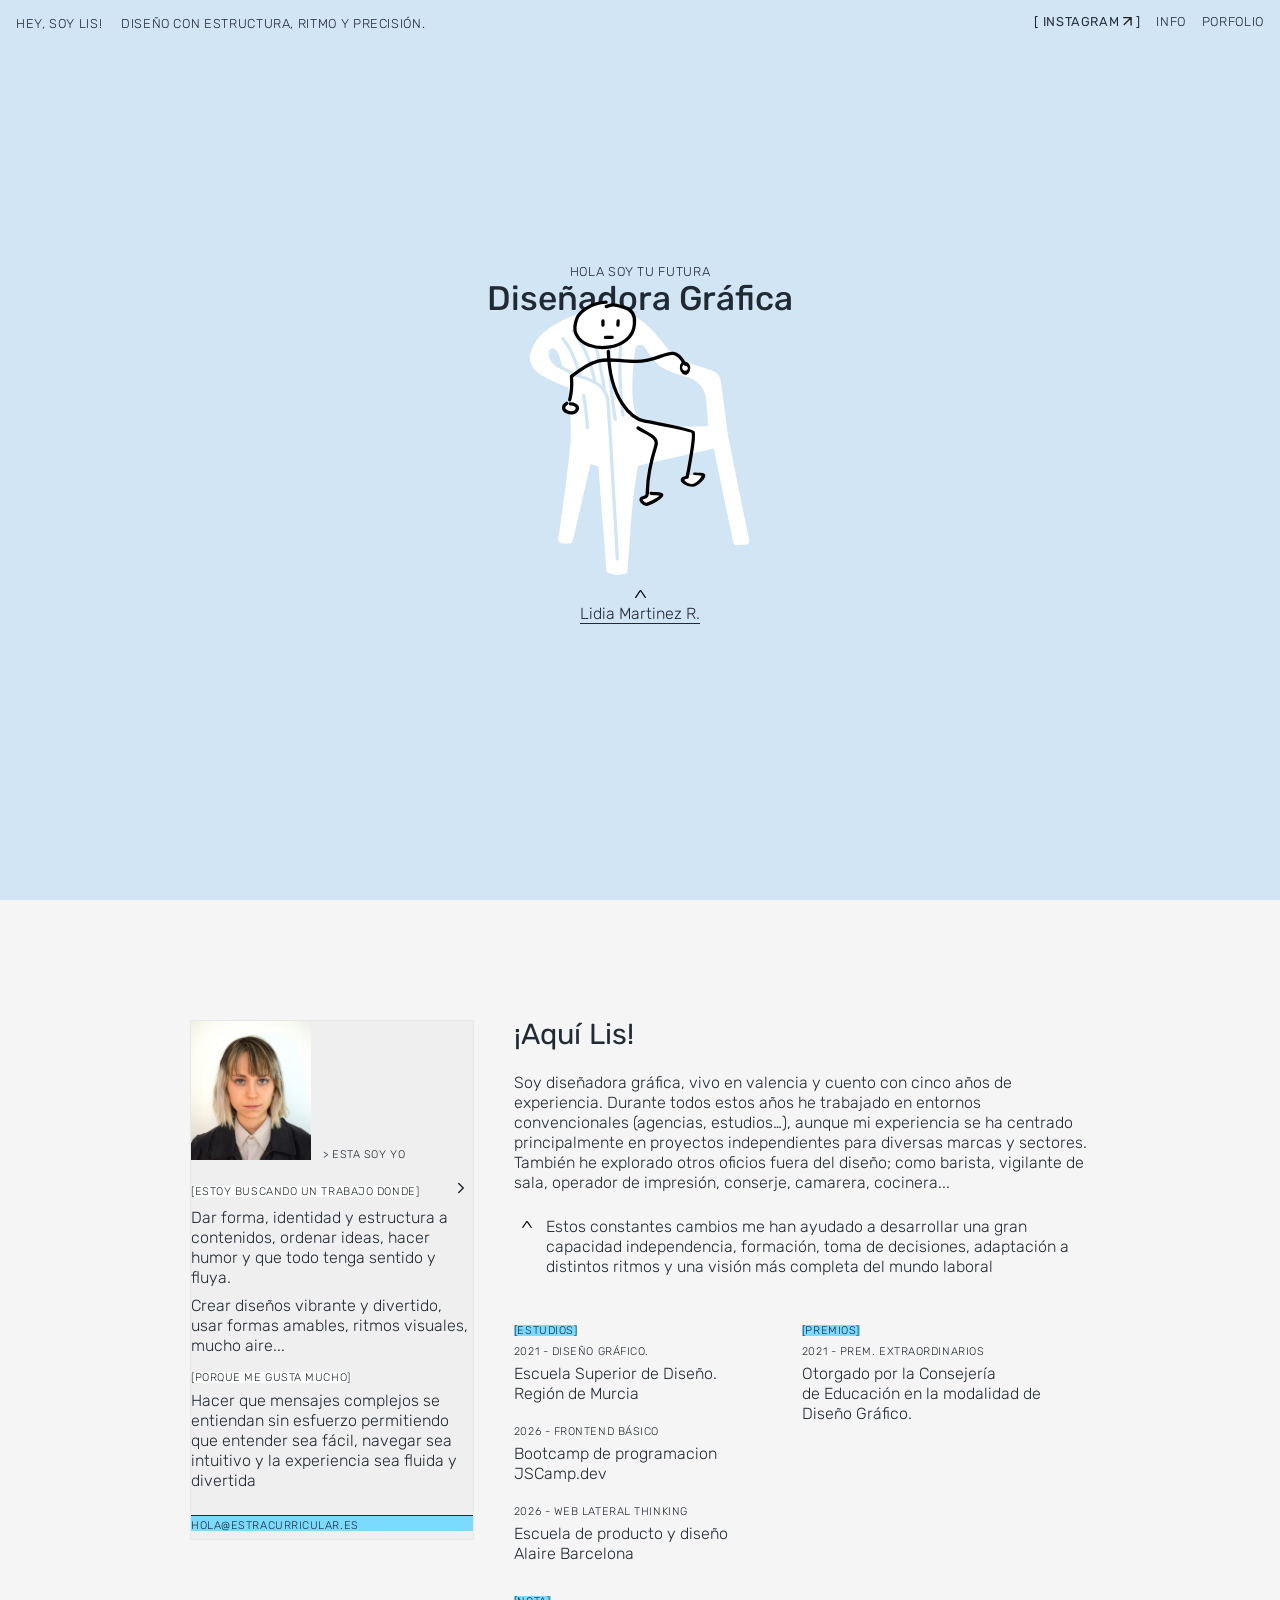
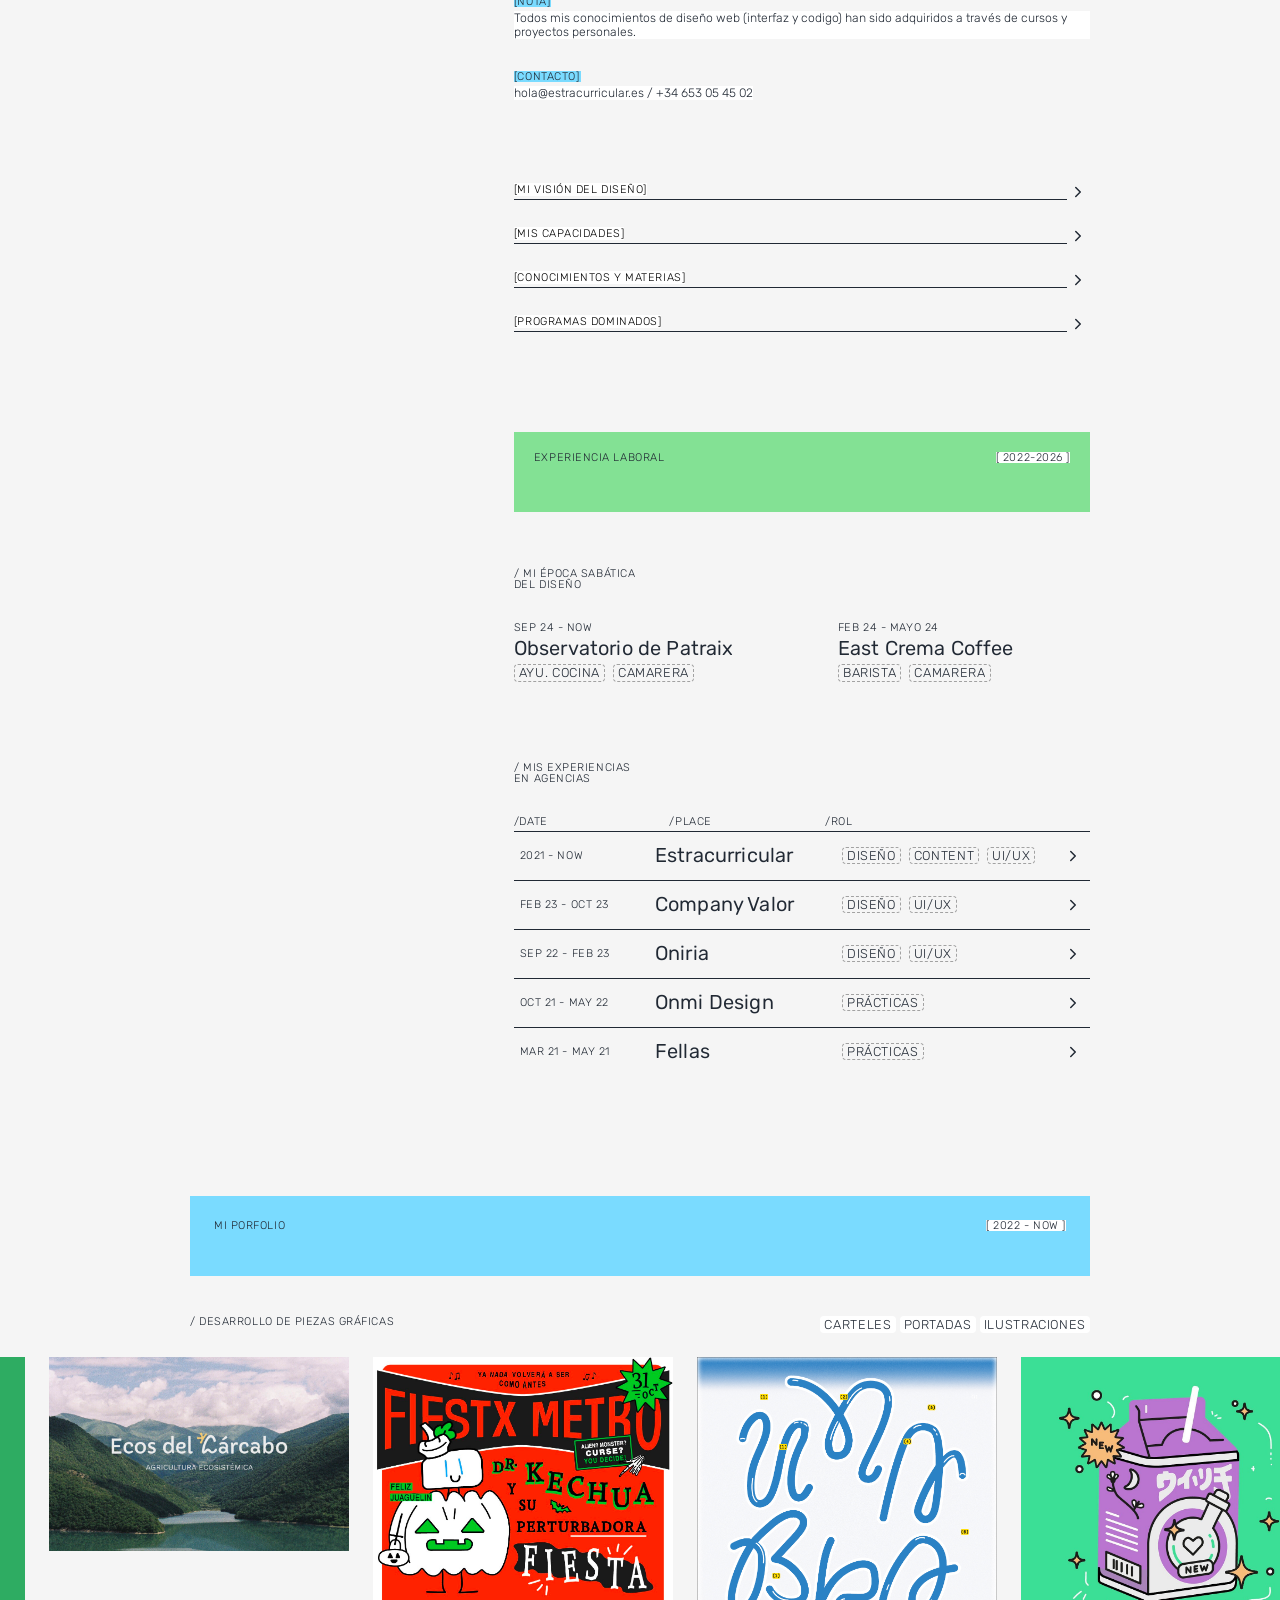
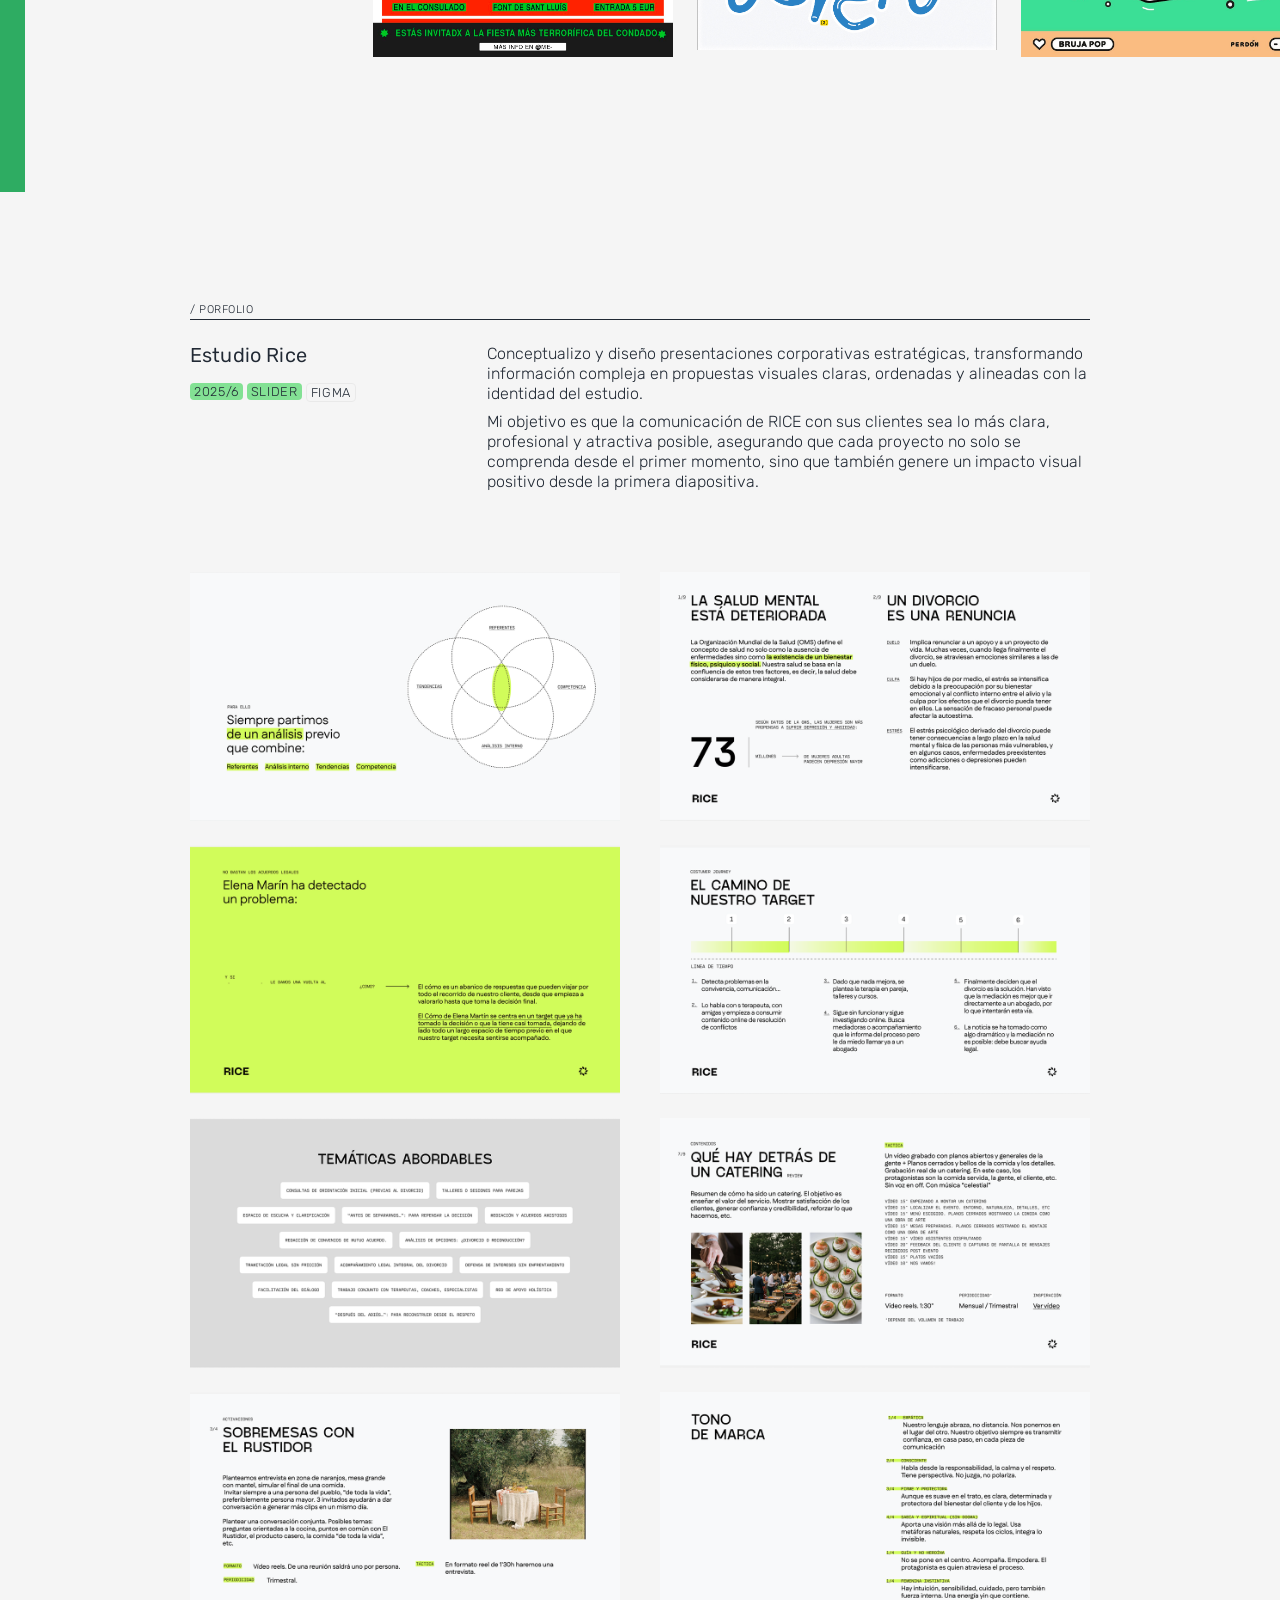
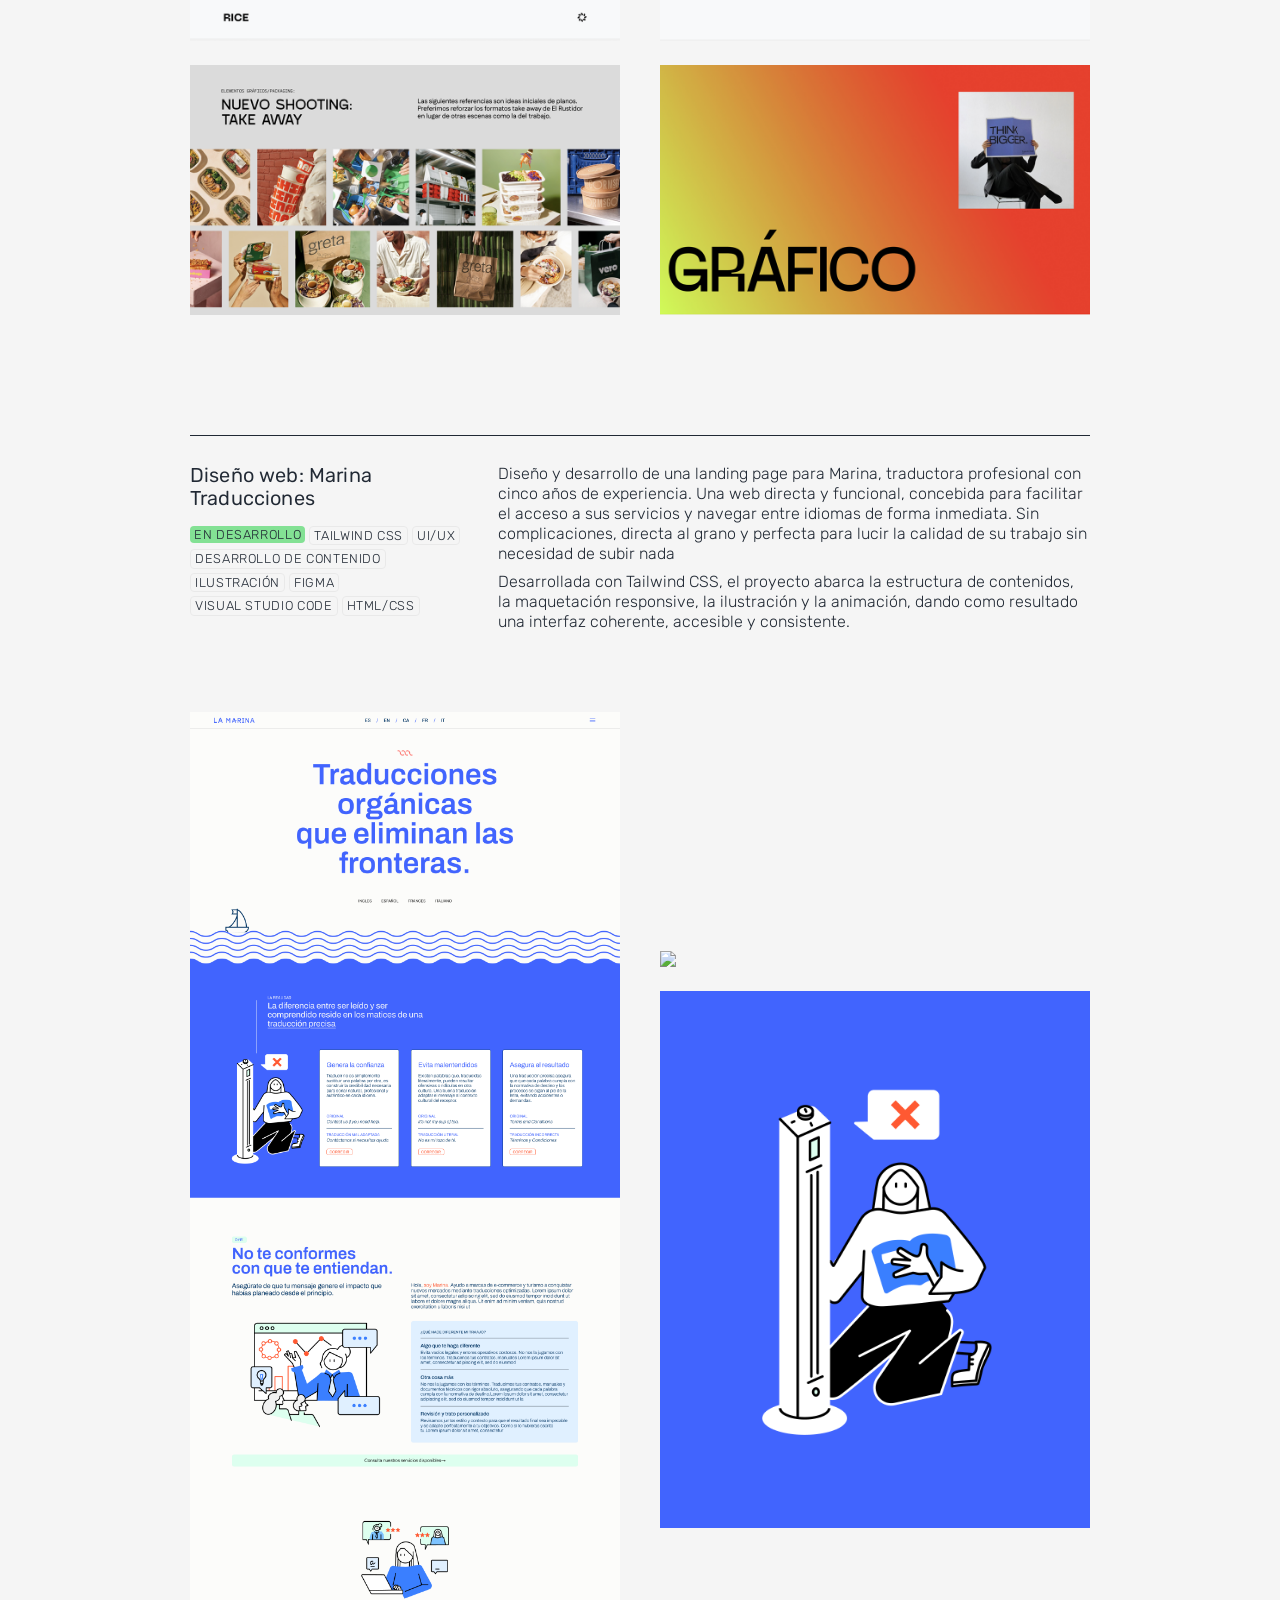
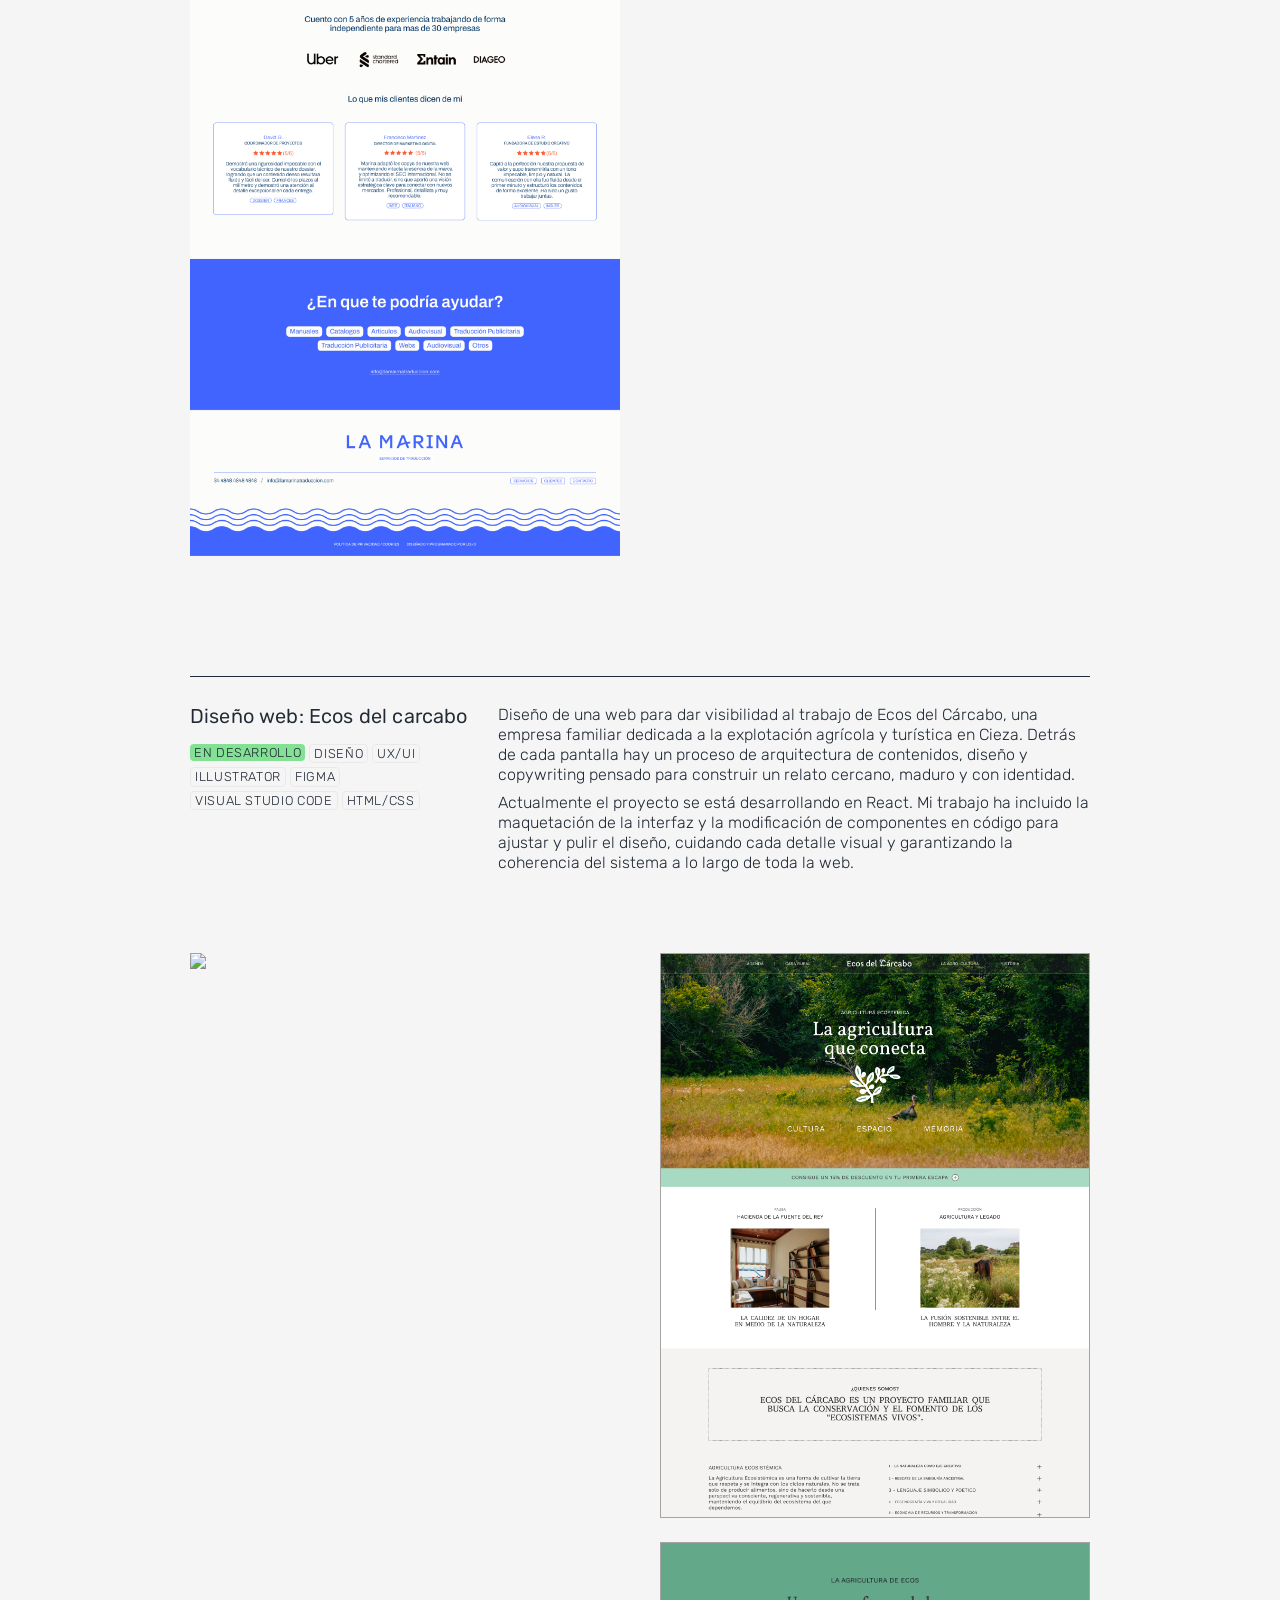
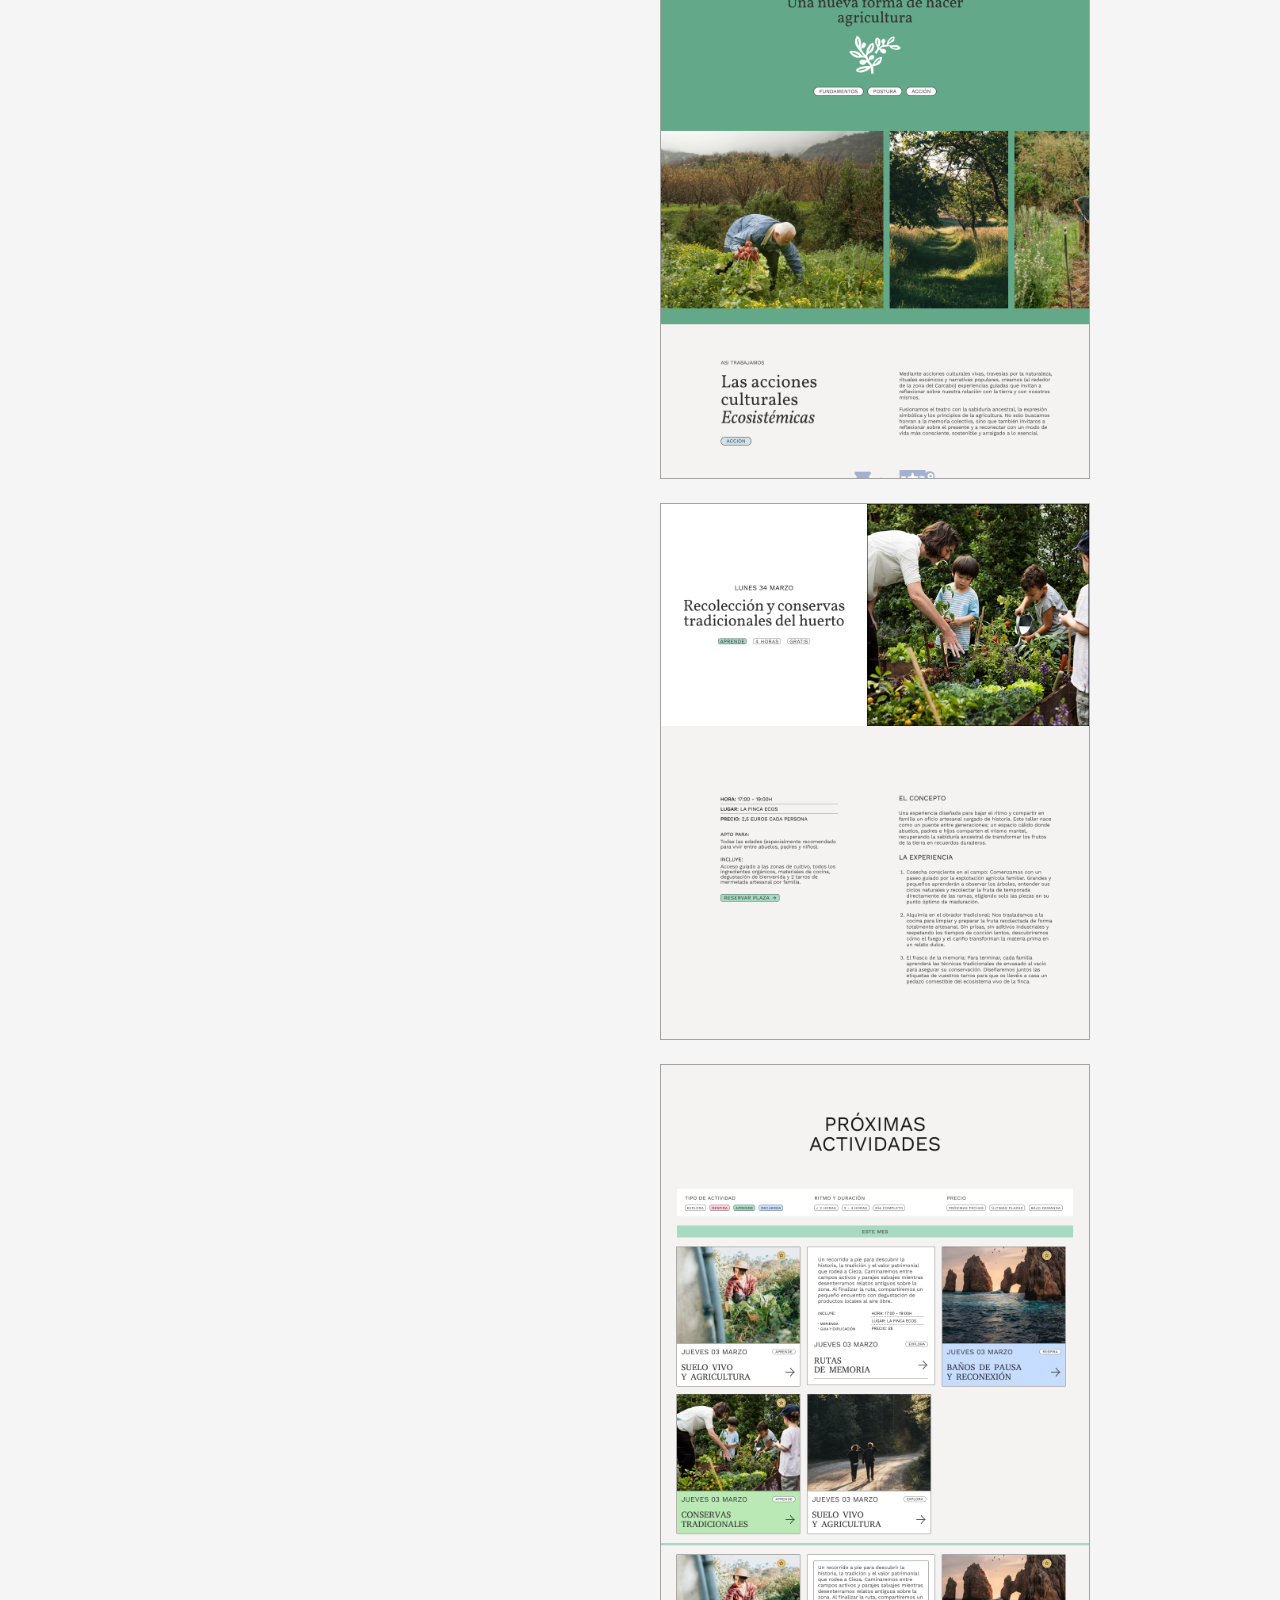
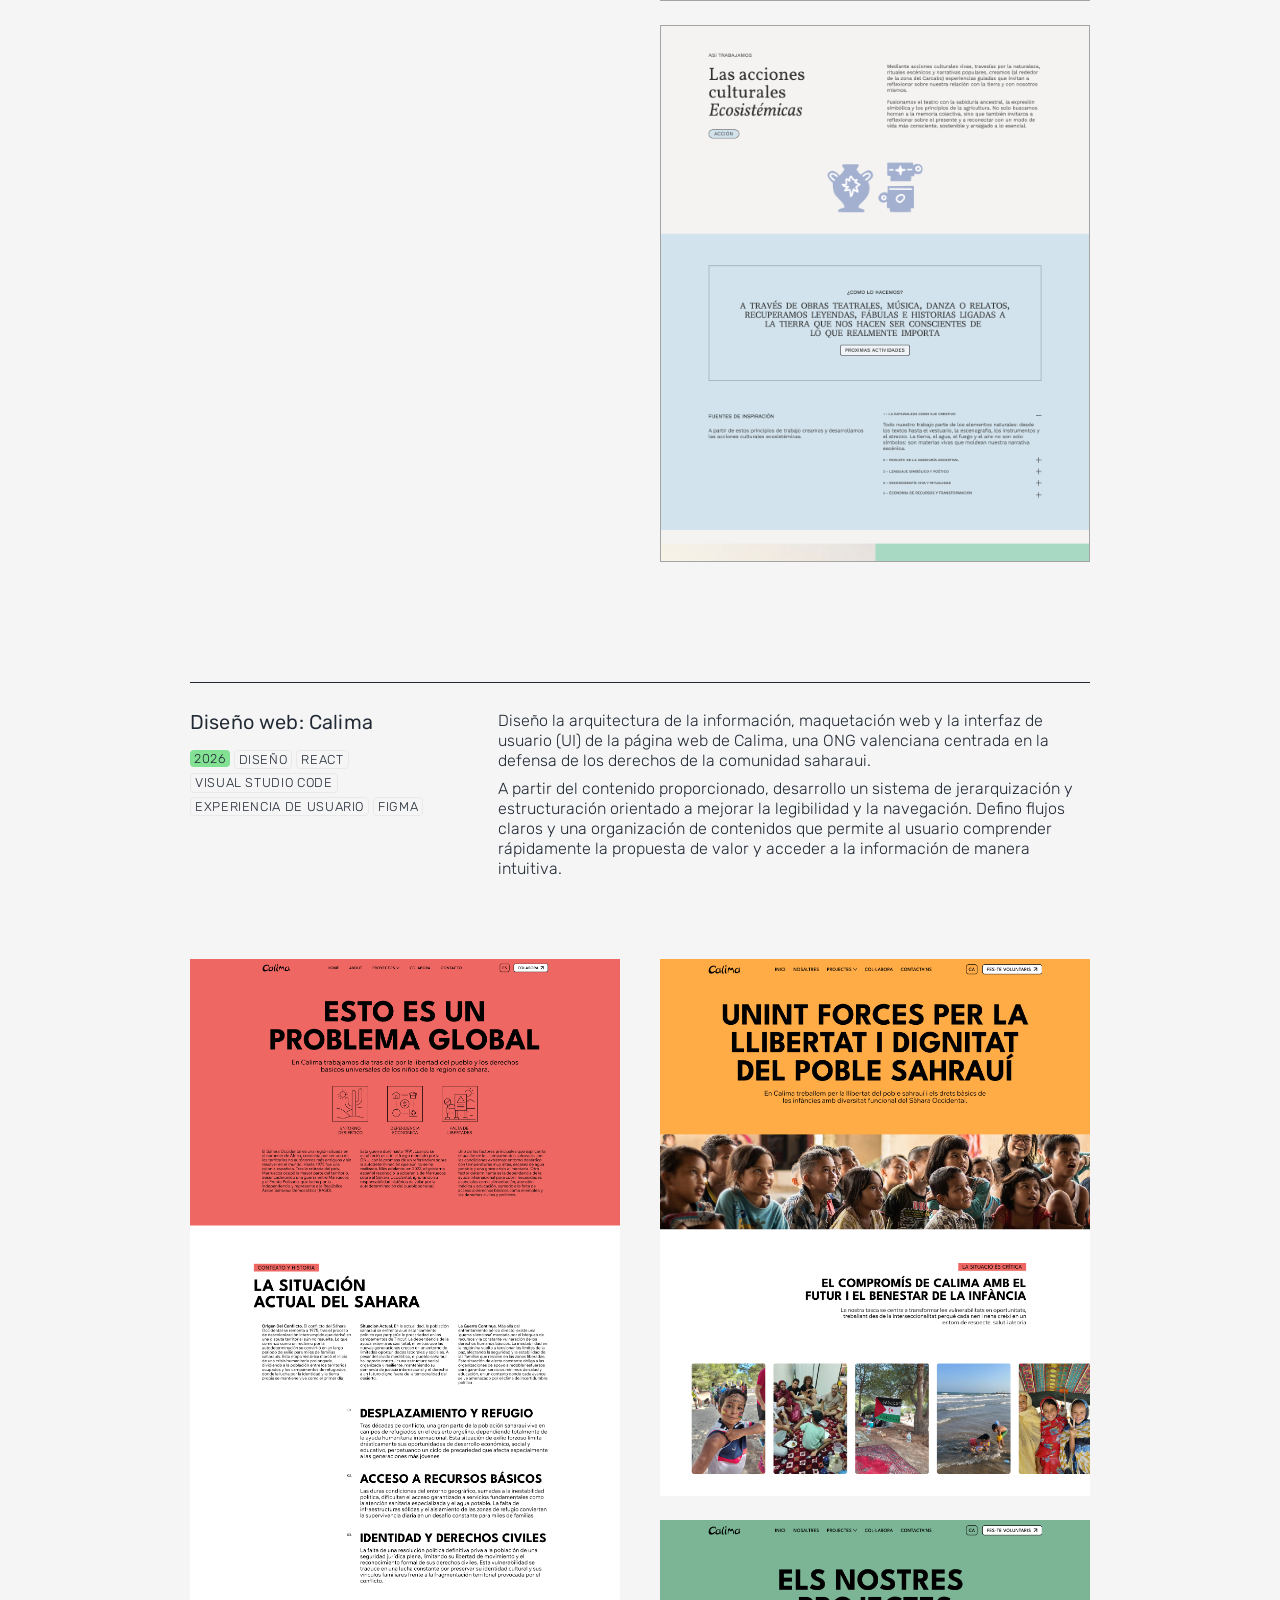
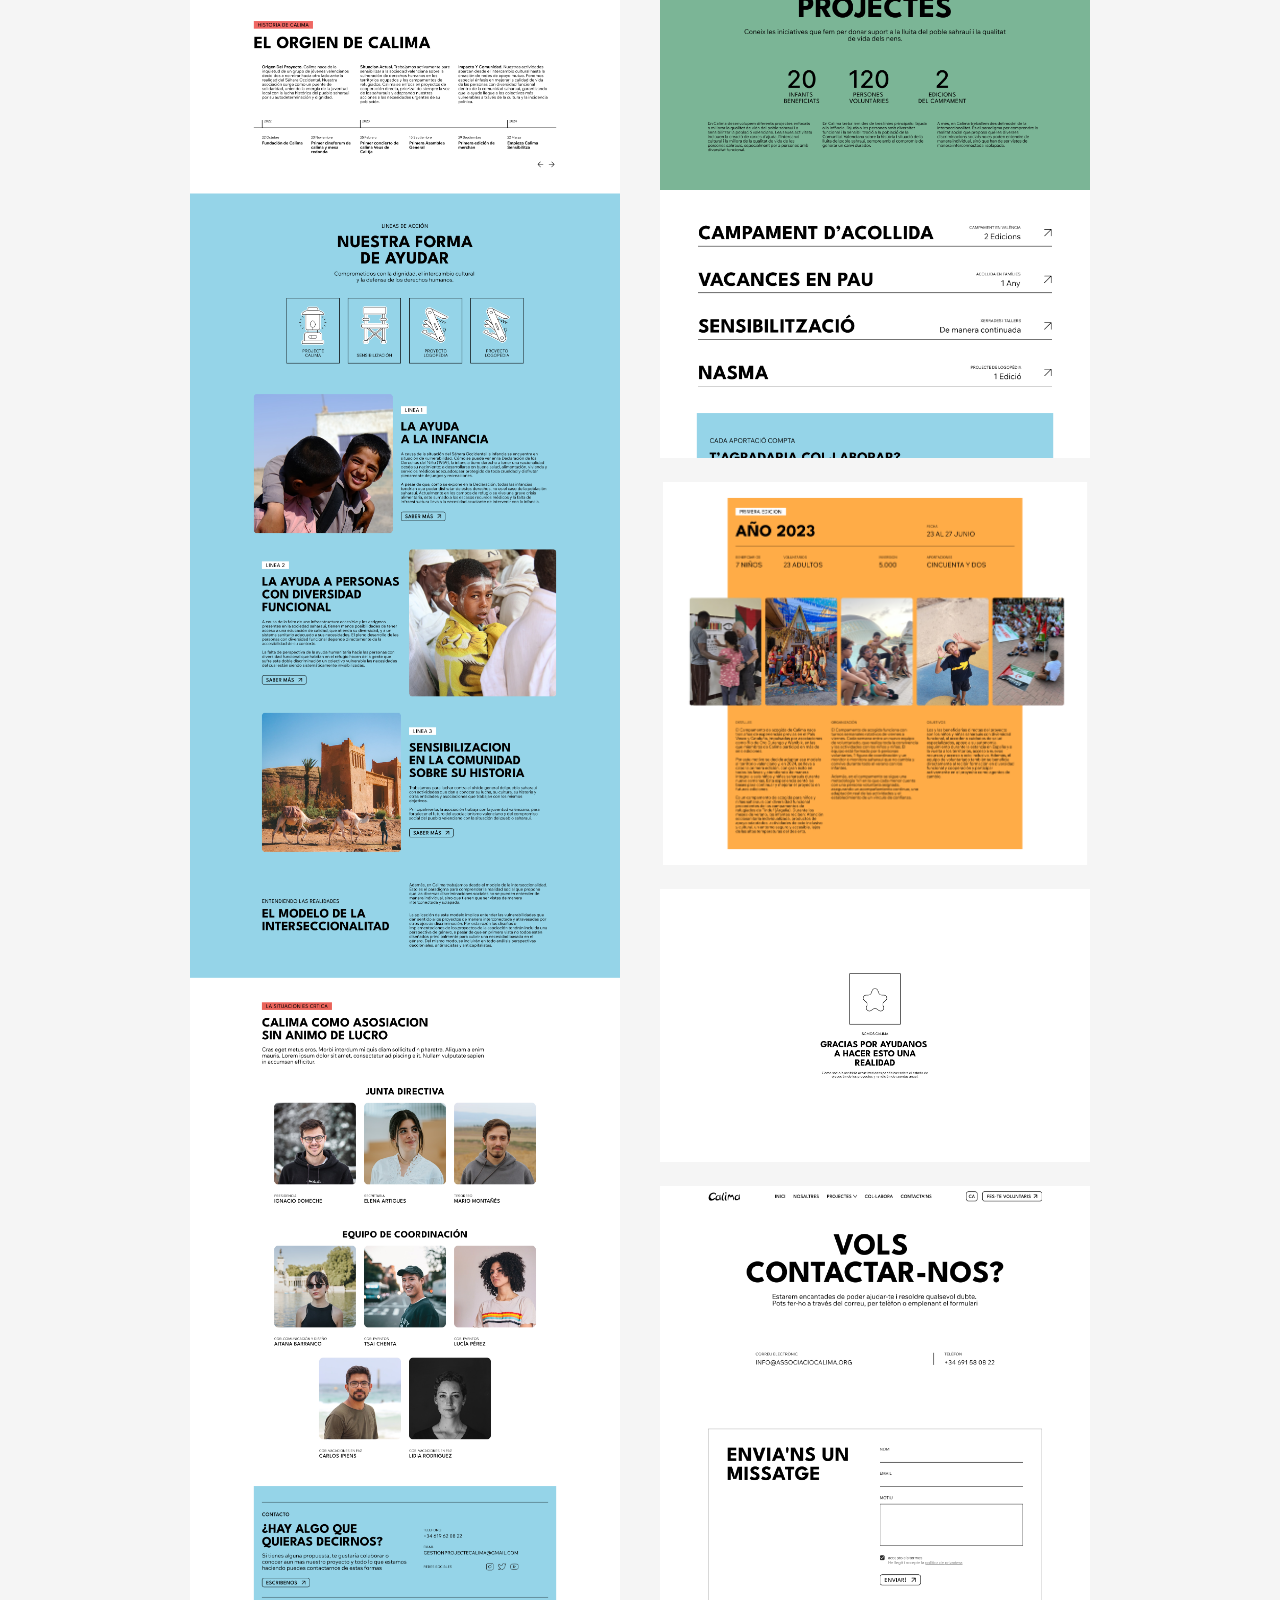
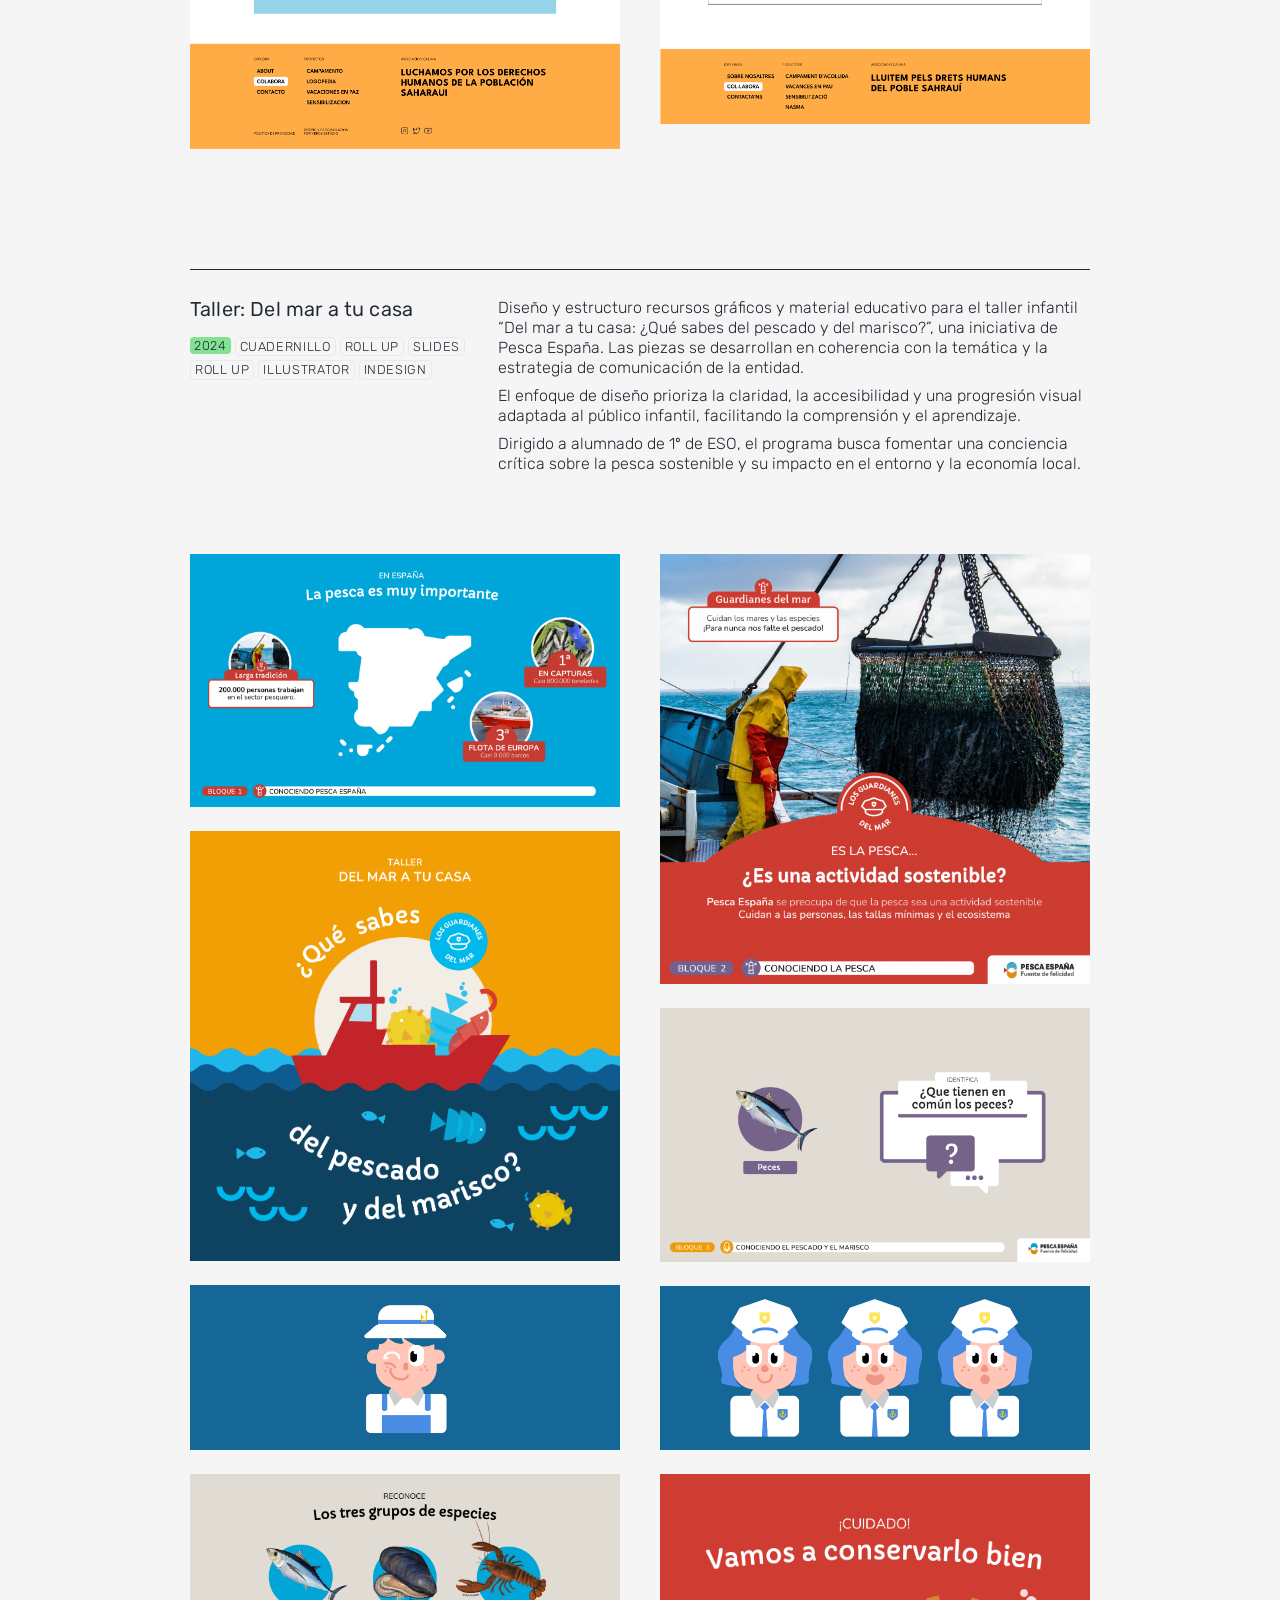
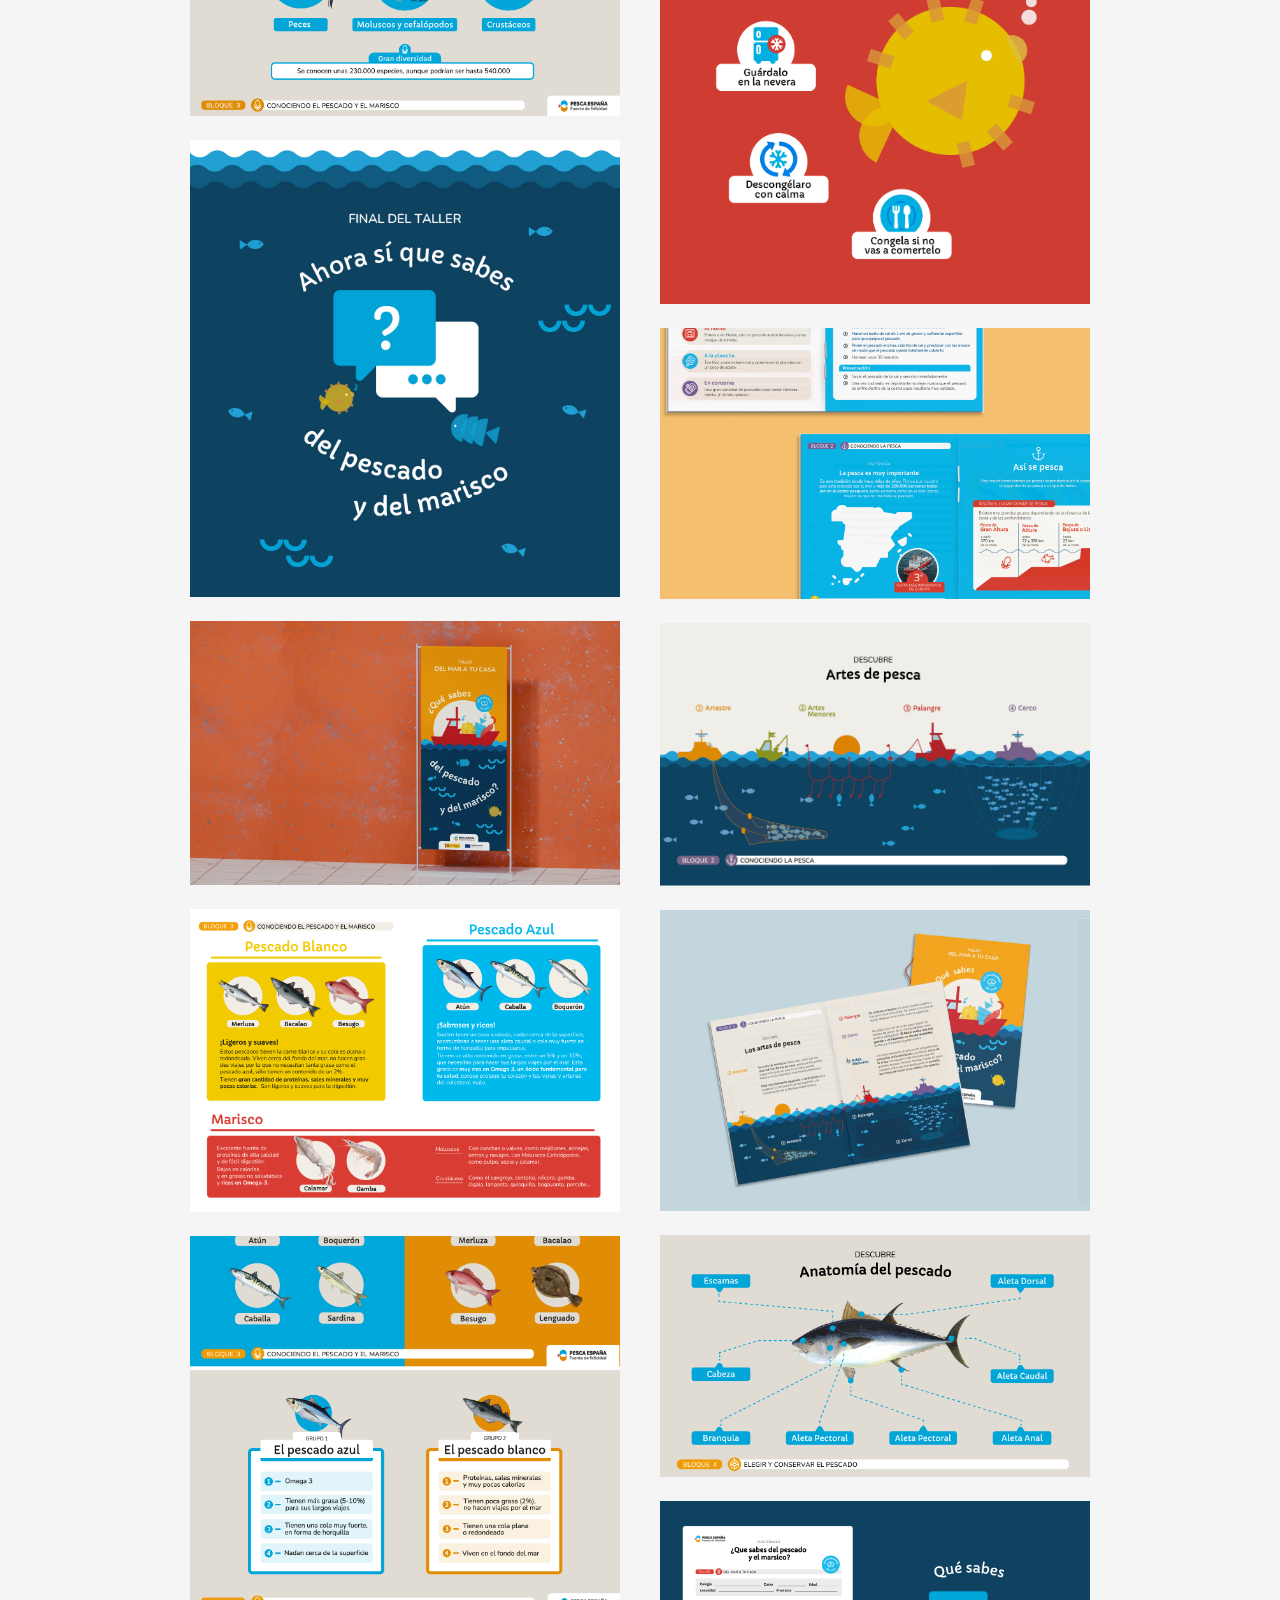
==== commit 5ba05f55: "style: polish UI details" ====
--- a/index.html
+++ b/index.html
@@ -27,10 +27,14 @@
     
     <div class="heroContent"> 
         <div class="links">
-                <p class="text-xs u-hide" style="width: 150px">hey, soy Lis!</p>
+                <p class="text-xs u-hide" style="width: 200px">hey, soy Lis!</p>
                 <p class="text-xs" style="width: 100%;">Diseño con estructura,<br> ritmo y precisión.</p></p>
             <nav class="flex-group row u-gap-16 rigth">
-                <a href="https://www.instagram.com/estracurricular/" class="text-xs bold">[instagram]</a>
+                <a href="https://www.instagram.com/estracurricular/" class="text-xs bold">
+                    [ instagram
+                    <svg width="9" height="9" viewBox="0 0 17 17" fill="none">
+                    <path d="M2.25414 14.2072L15.1341 1.34655M1.25 1.25H15.25V15.25" stroke="#1E1E1C" stroke-width="2.5" stroke-miterlimit="10" stroke-linecap="round"/></svg>
+                    ]</a>
                 <a class="text-xs u-hide" href="#aboutInfo">Info</a>
                 <a class="text-xs u-hide" href="#SeleccionProyecto">Porfolio</a>
             </nav>
@@ -75,13 +79,13 @@
                             <span class="accordion__icon" aria-hidden="false"><svg viewBox="0 0 24 24"><path d="M9 18l6-6-6-6"/></svg></span>
                         </button>
 
-                        <div id="buscoPanel" class="accordion__panel u-gap-8 m-mg-16">
+                        <div id="buscoPanel" class="accordion__panel u-gap-8 u-mg-8 m-mg-16">
                             <p>Dar forma, identidad y estructura a contenidos, ordenar ideas, hacer humor y que todo tenga sentido y fluya.</p>
                             <p>Crear diseños vibrante y divertido, usar formas amables, ritmos visuales, mucho aire...</p>
 
                             <h5 class="label-text u-mark u-mg-8 m-gap-0" style="width:fit-content;">[Porque me gusta mucho]</h5>
                             <p>Hacer que mensajes complejos se entiendan sin esfuerzo permitiendo que entender sea fácil, navegar sea intuitivo y la experiencia sea fluida y divertida</p>
-                            <address class="label-text u-markAzul u-lineTop u-mg-16 m-mg-8">hola@estracurricular.com</address>
+                            <address class="label-text u-markAzul u-lineTop u-mg-16 m-mg-8">hola@estracurricular.es</address>
                         </div>
                         </div>
 
@@ -124,6 +128,11 @@
                 <div class="note u-mg-8">
                     <h5 class="label-text u-markAzul u-lineMoblie" style="width:37px">[NOTA]</h5>
                     <p class="u-mark"> Todos mis conocimientos de diseño web (interfaz y codigo) han sido adquiridos a través de cursos y proyectos personales.</p>
+                </div>
+
+                <div class="note u-mg-8">
+                    <h5 class="label-text u-markAzul u-lineMoblie" style="width:67px">[CONTACTO]</h5>
+                    <p class="u-mark">hola@estracurricular.es / +34 653 05 45 02</p>
                 </div>
 
             </div>
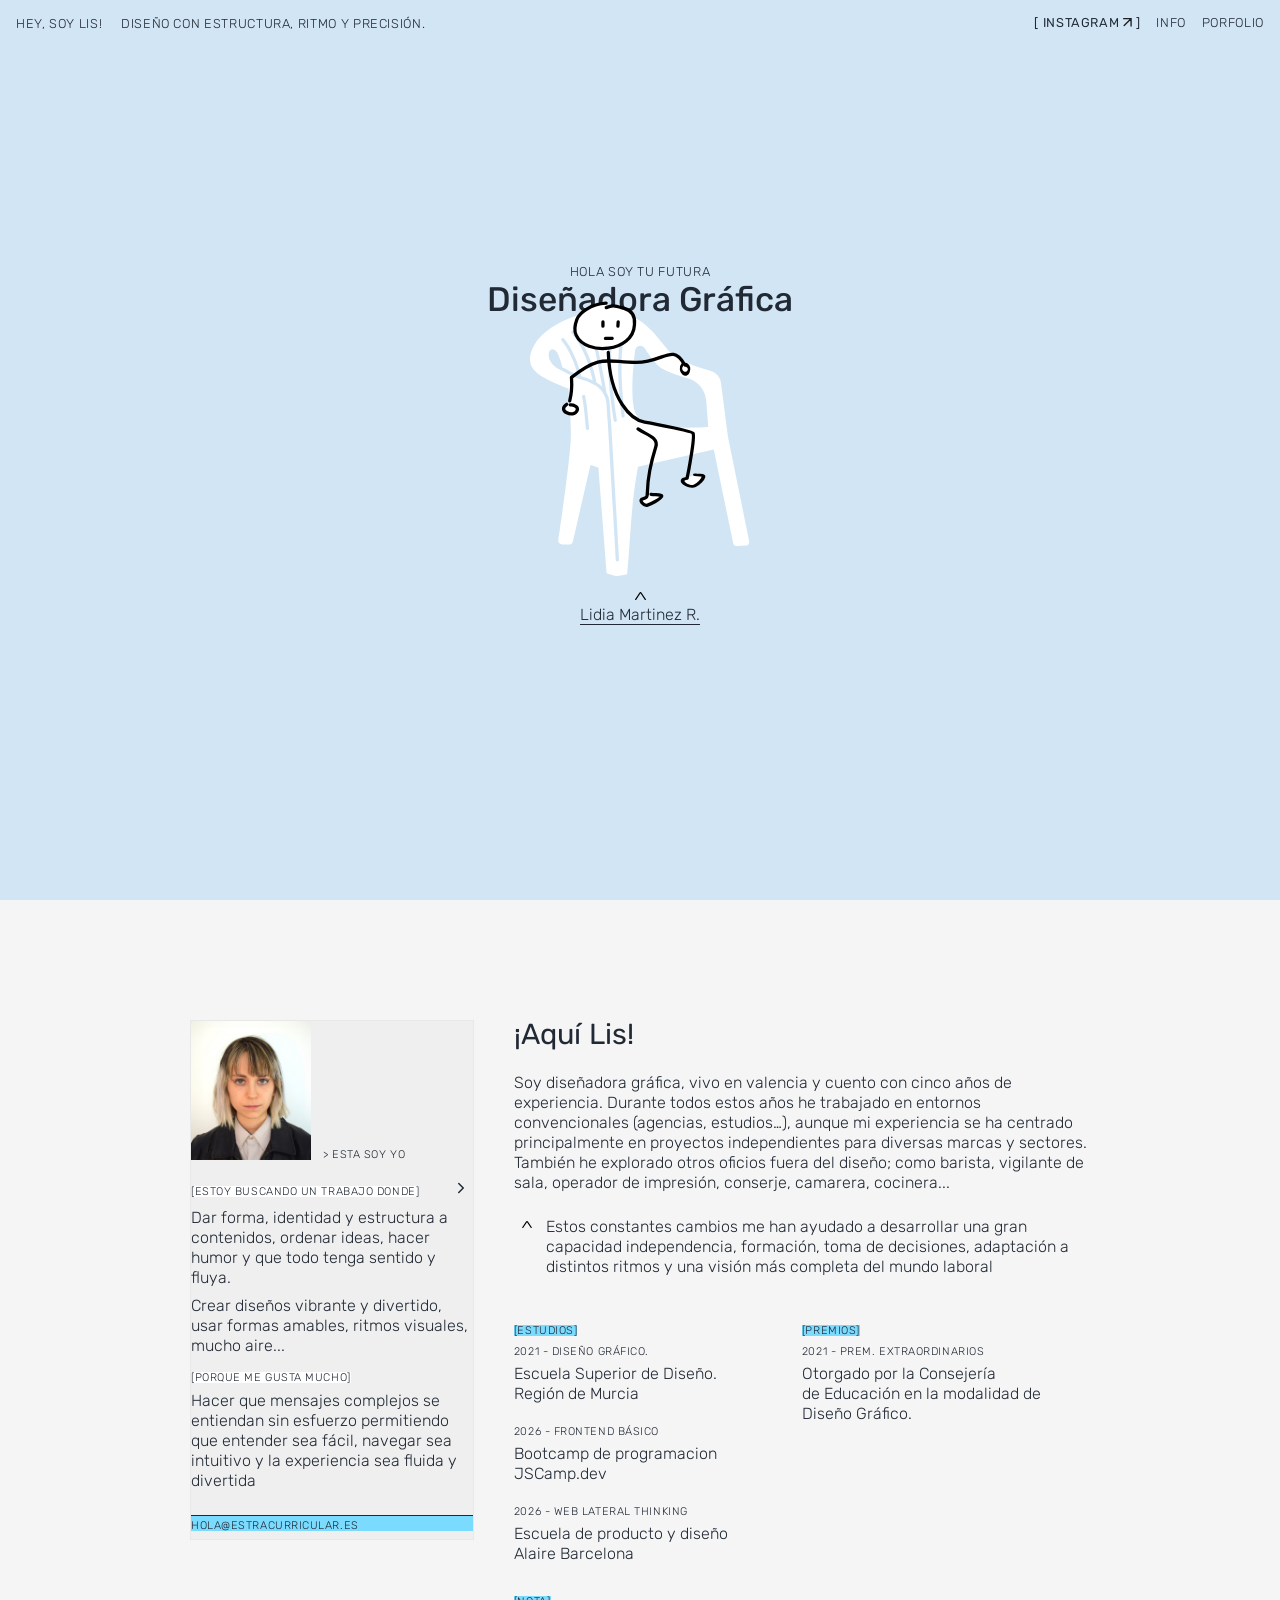
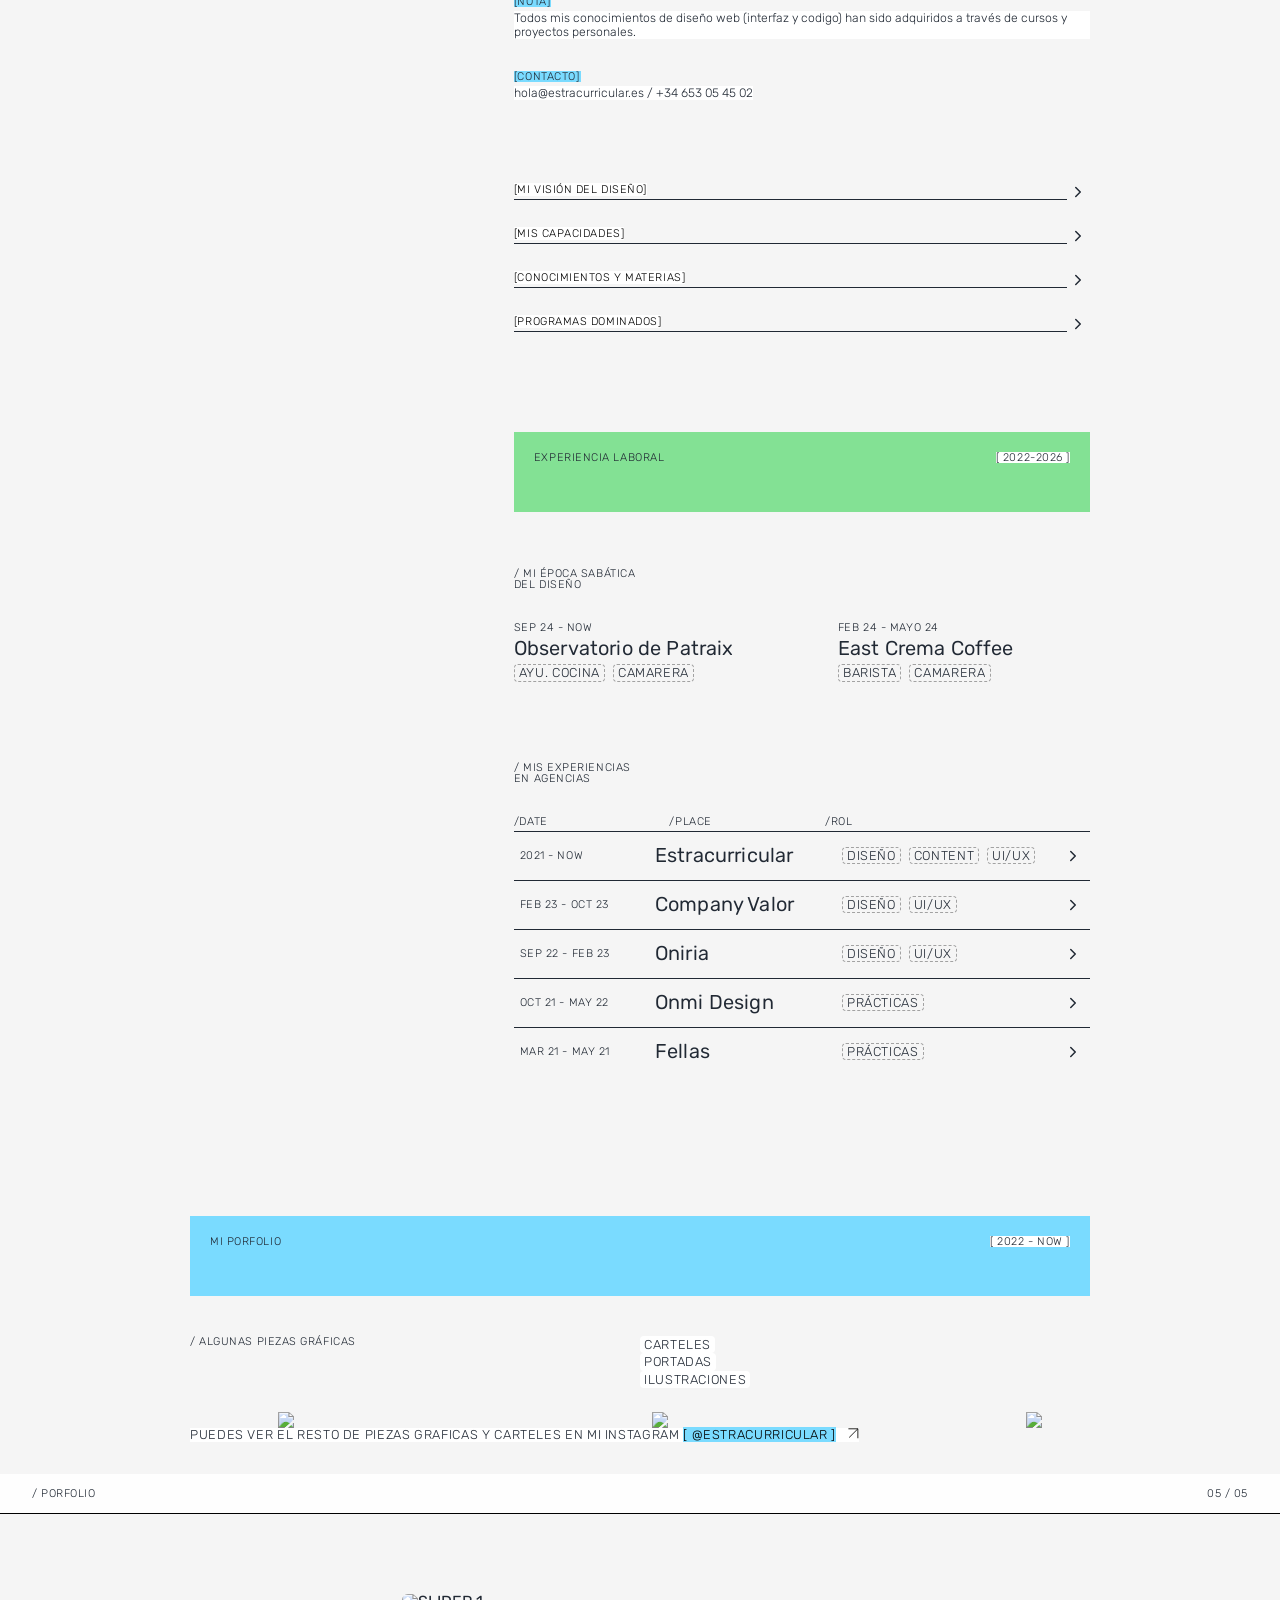
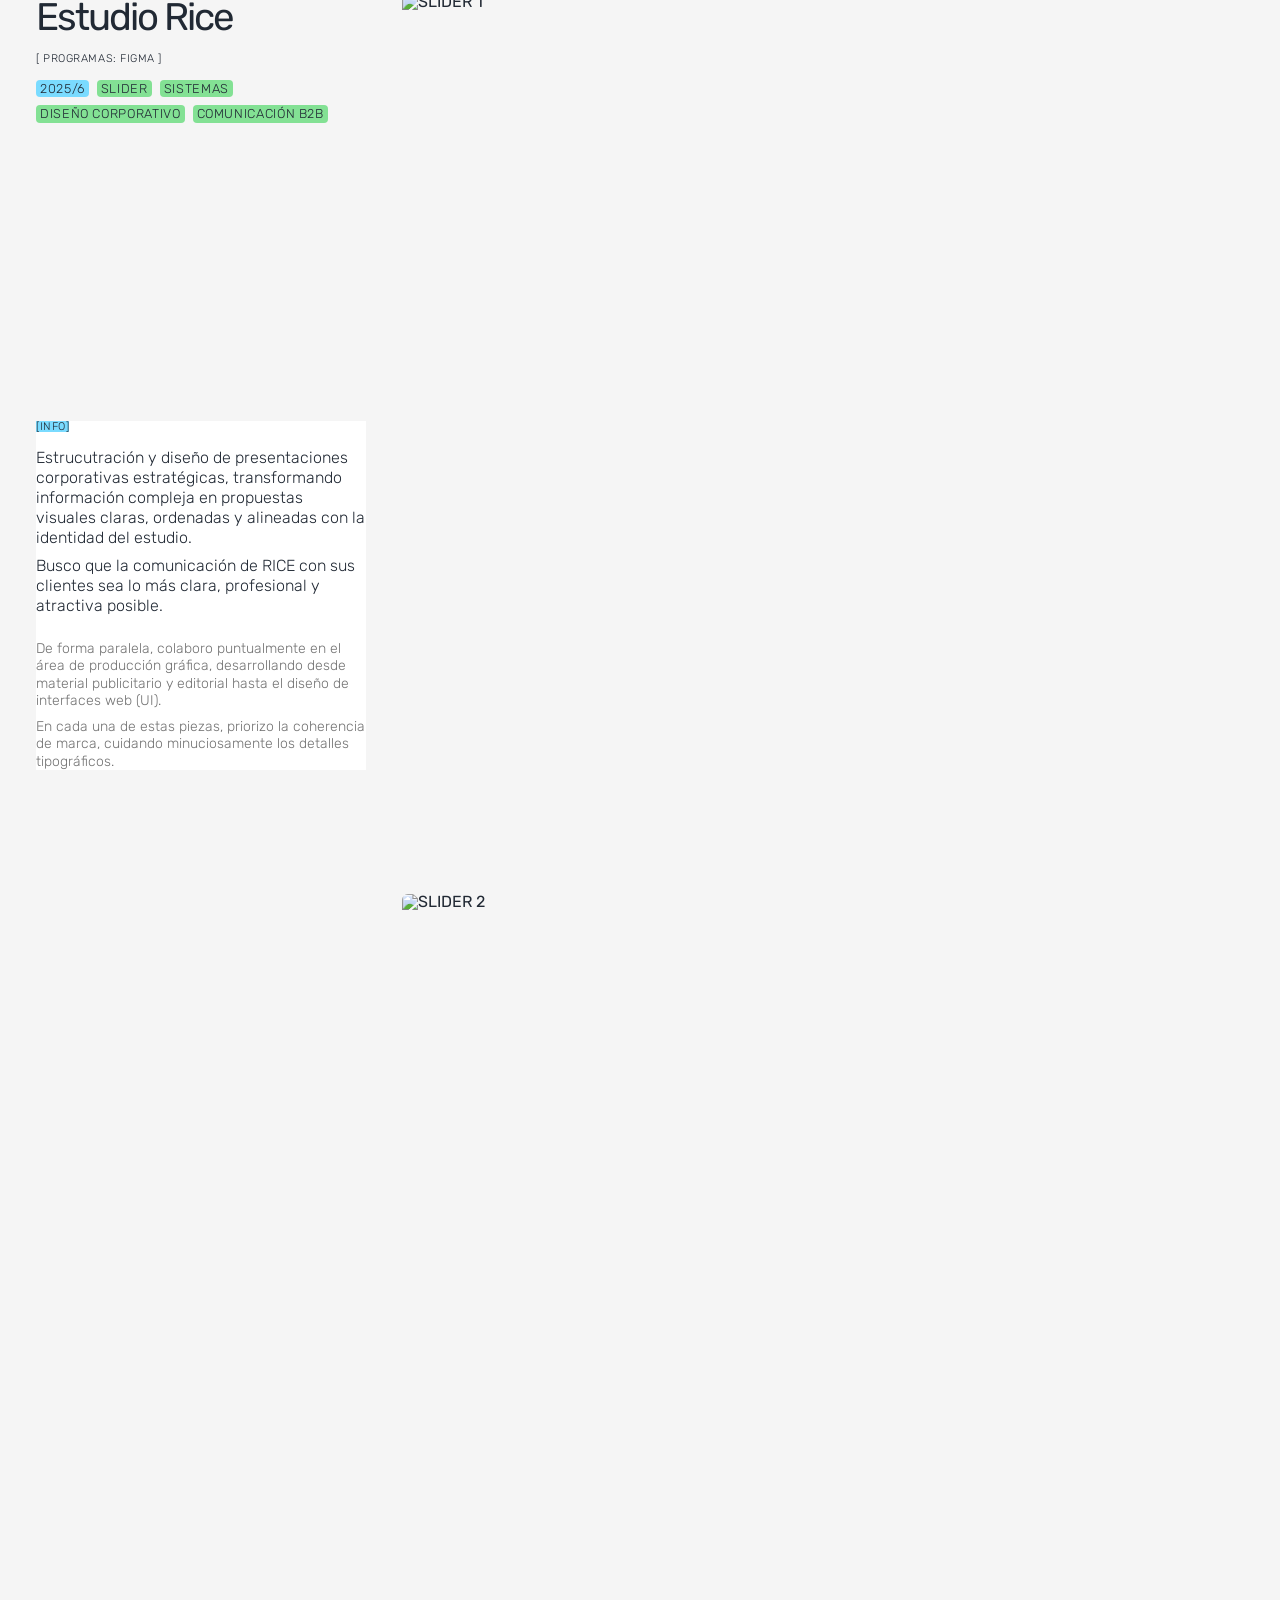
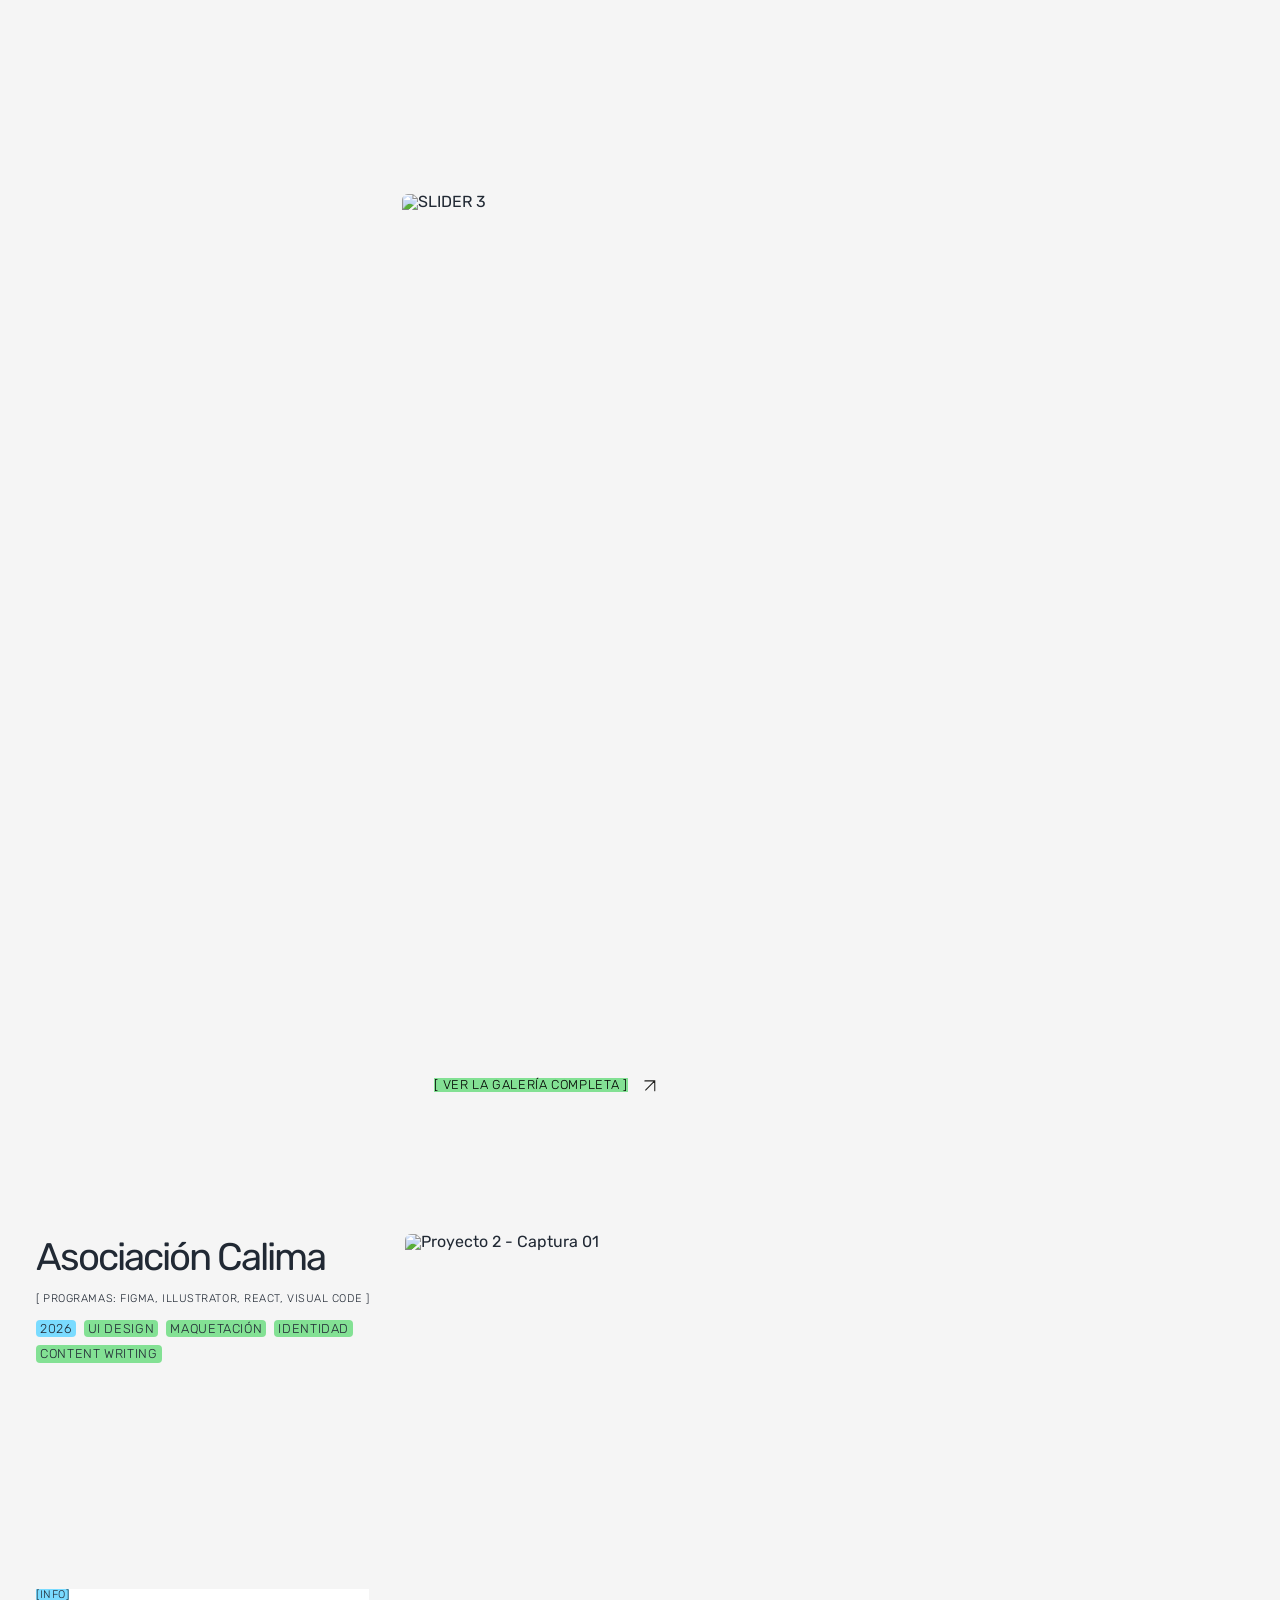
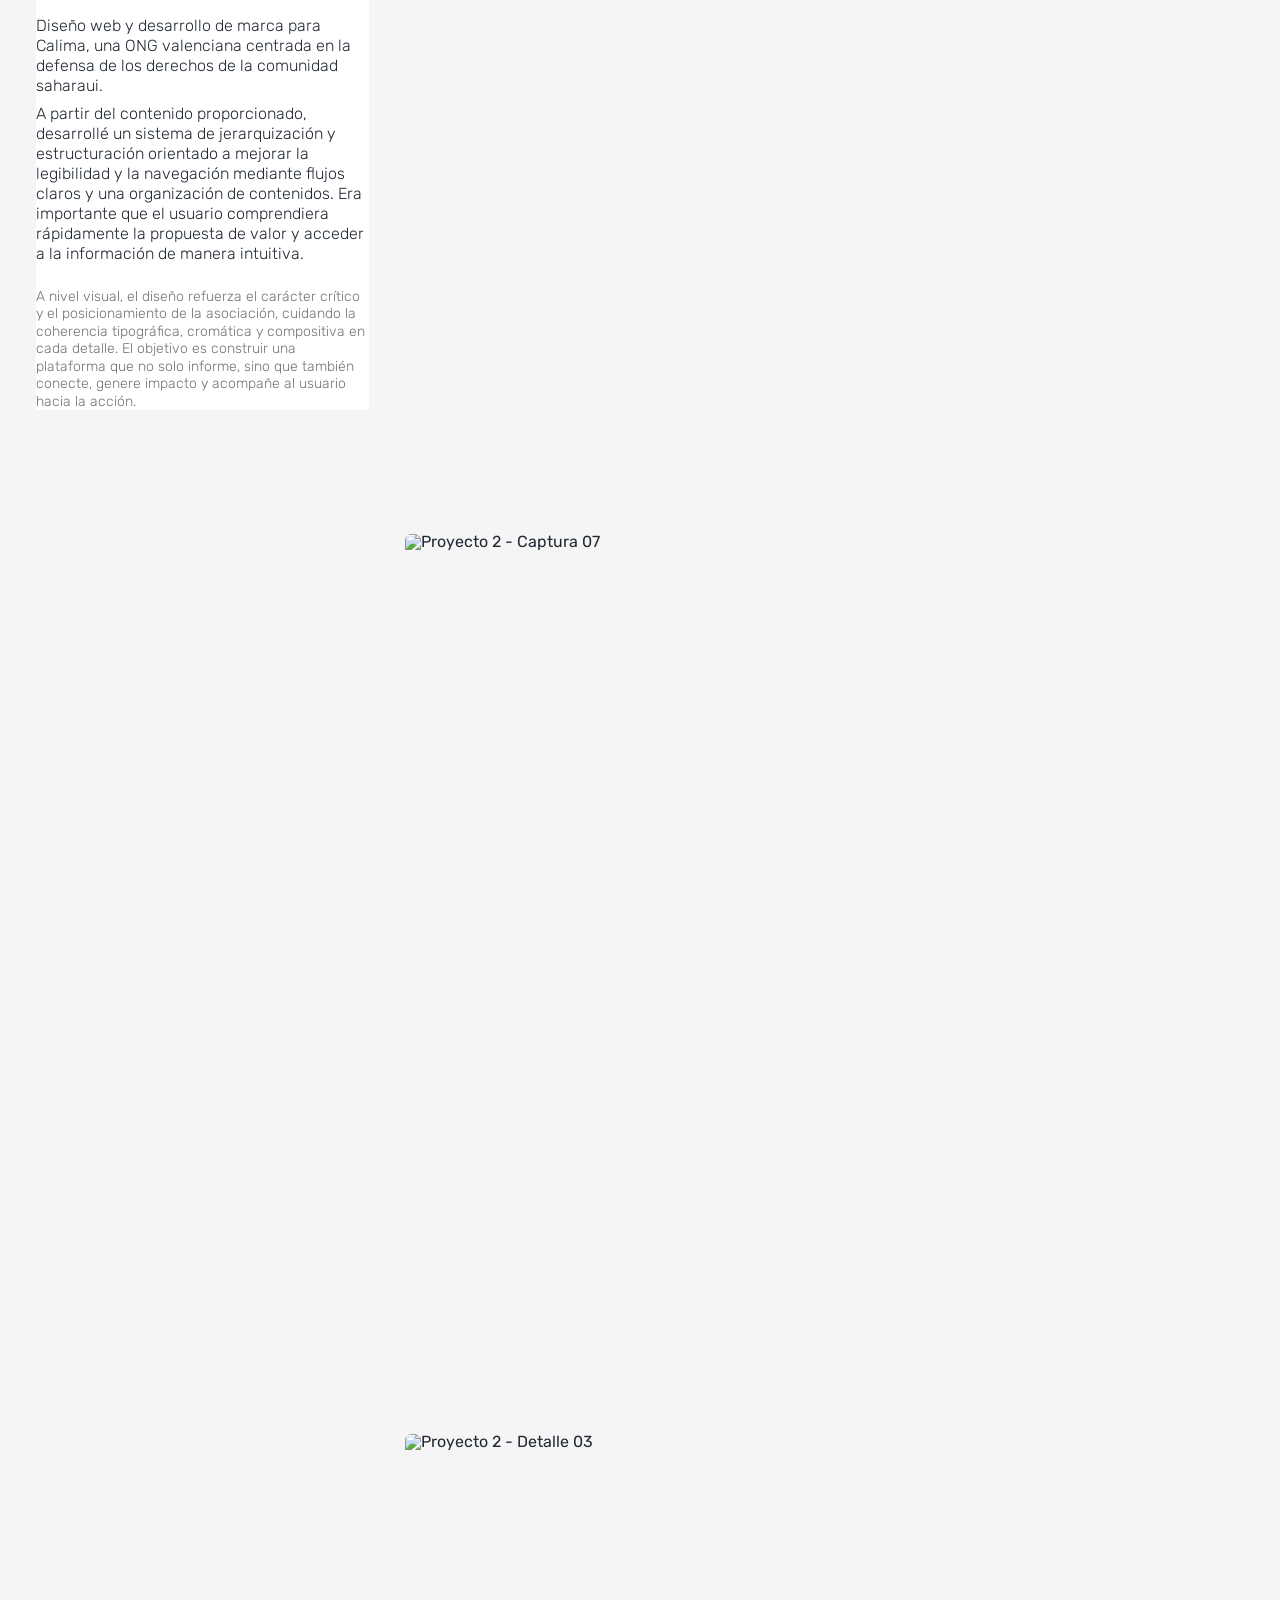
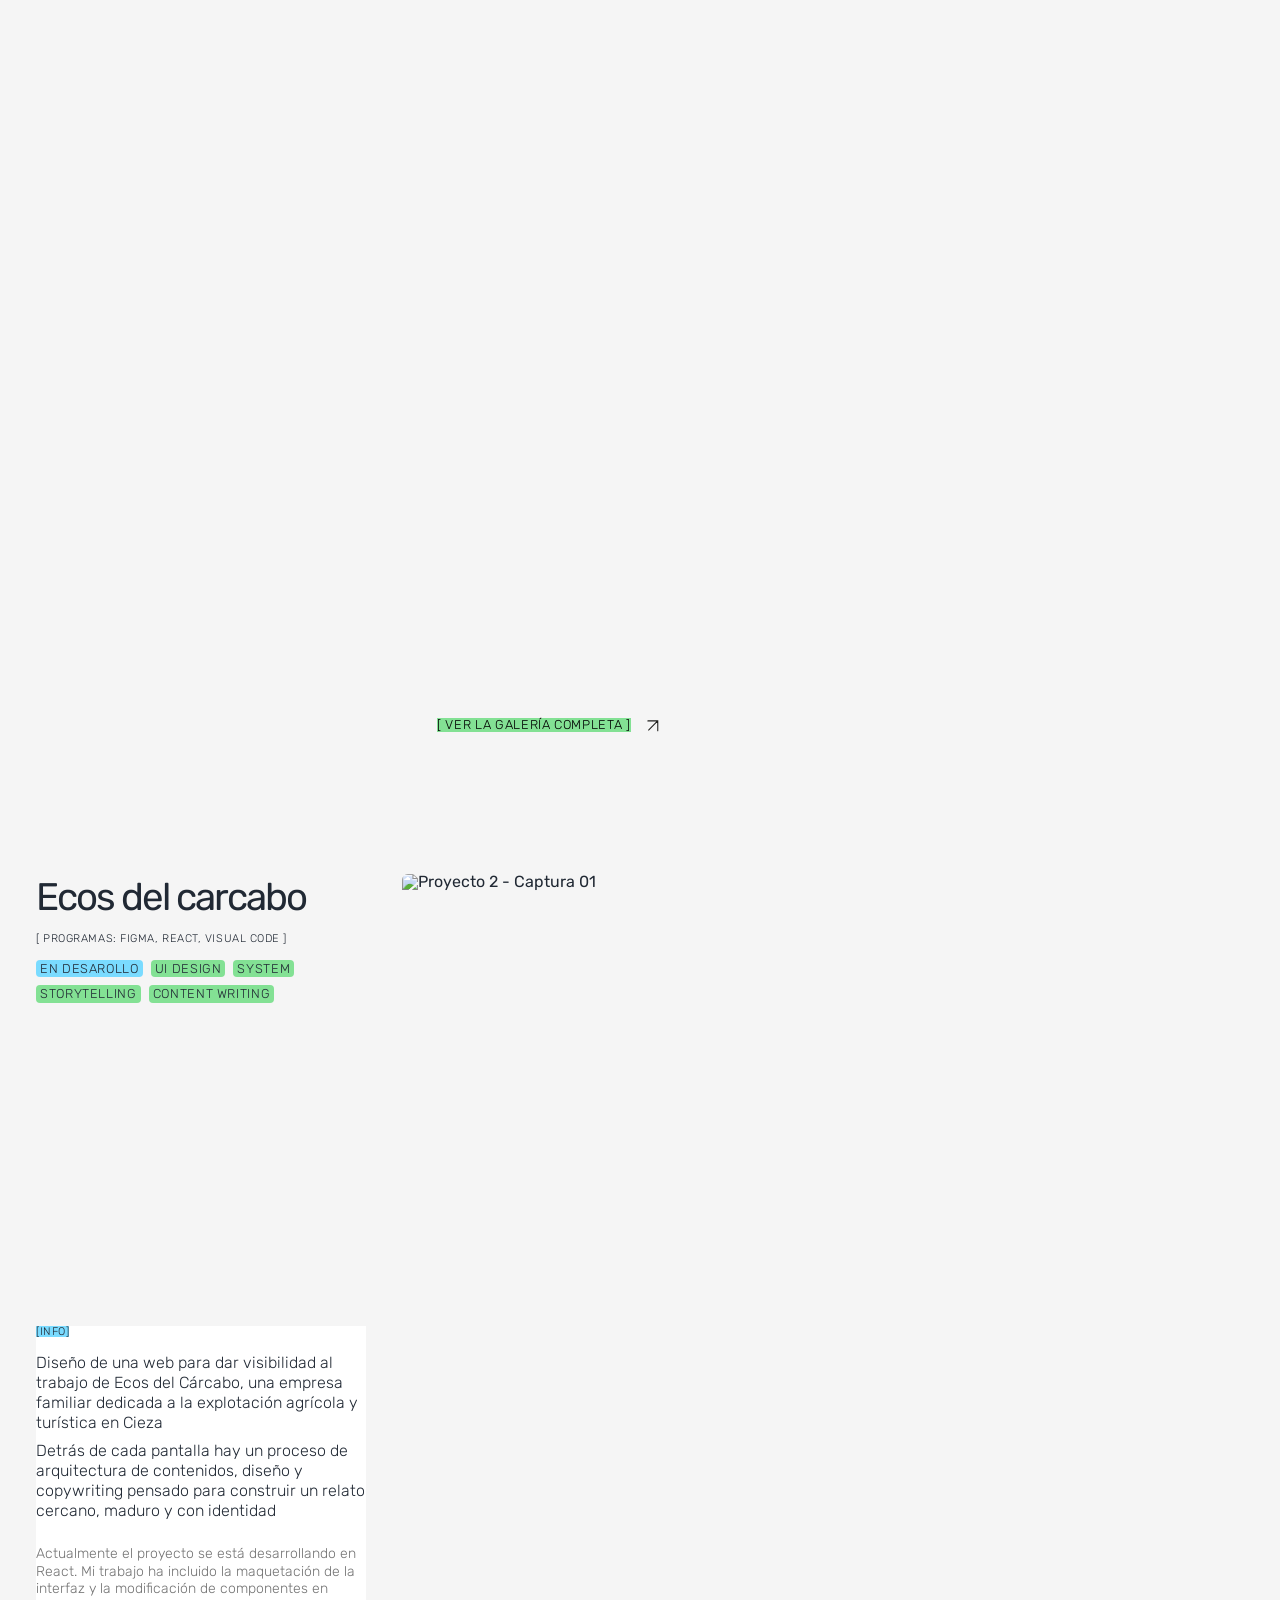
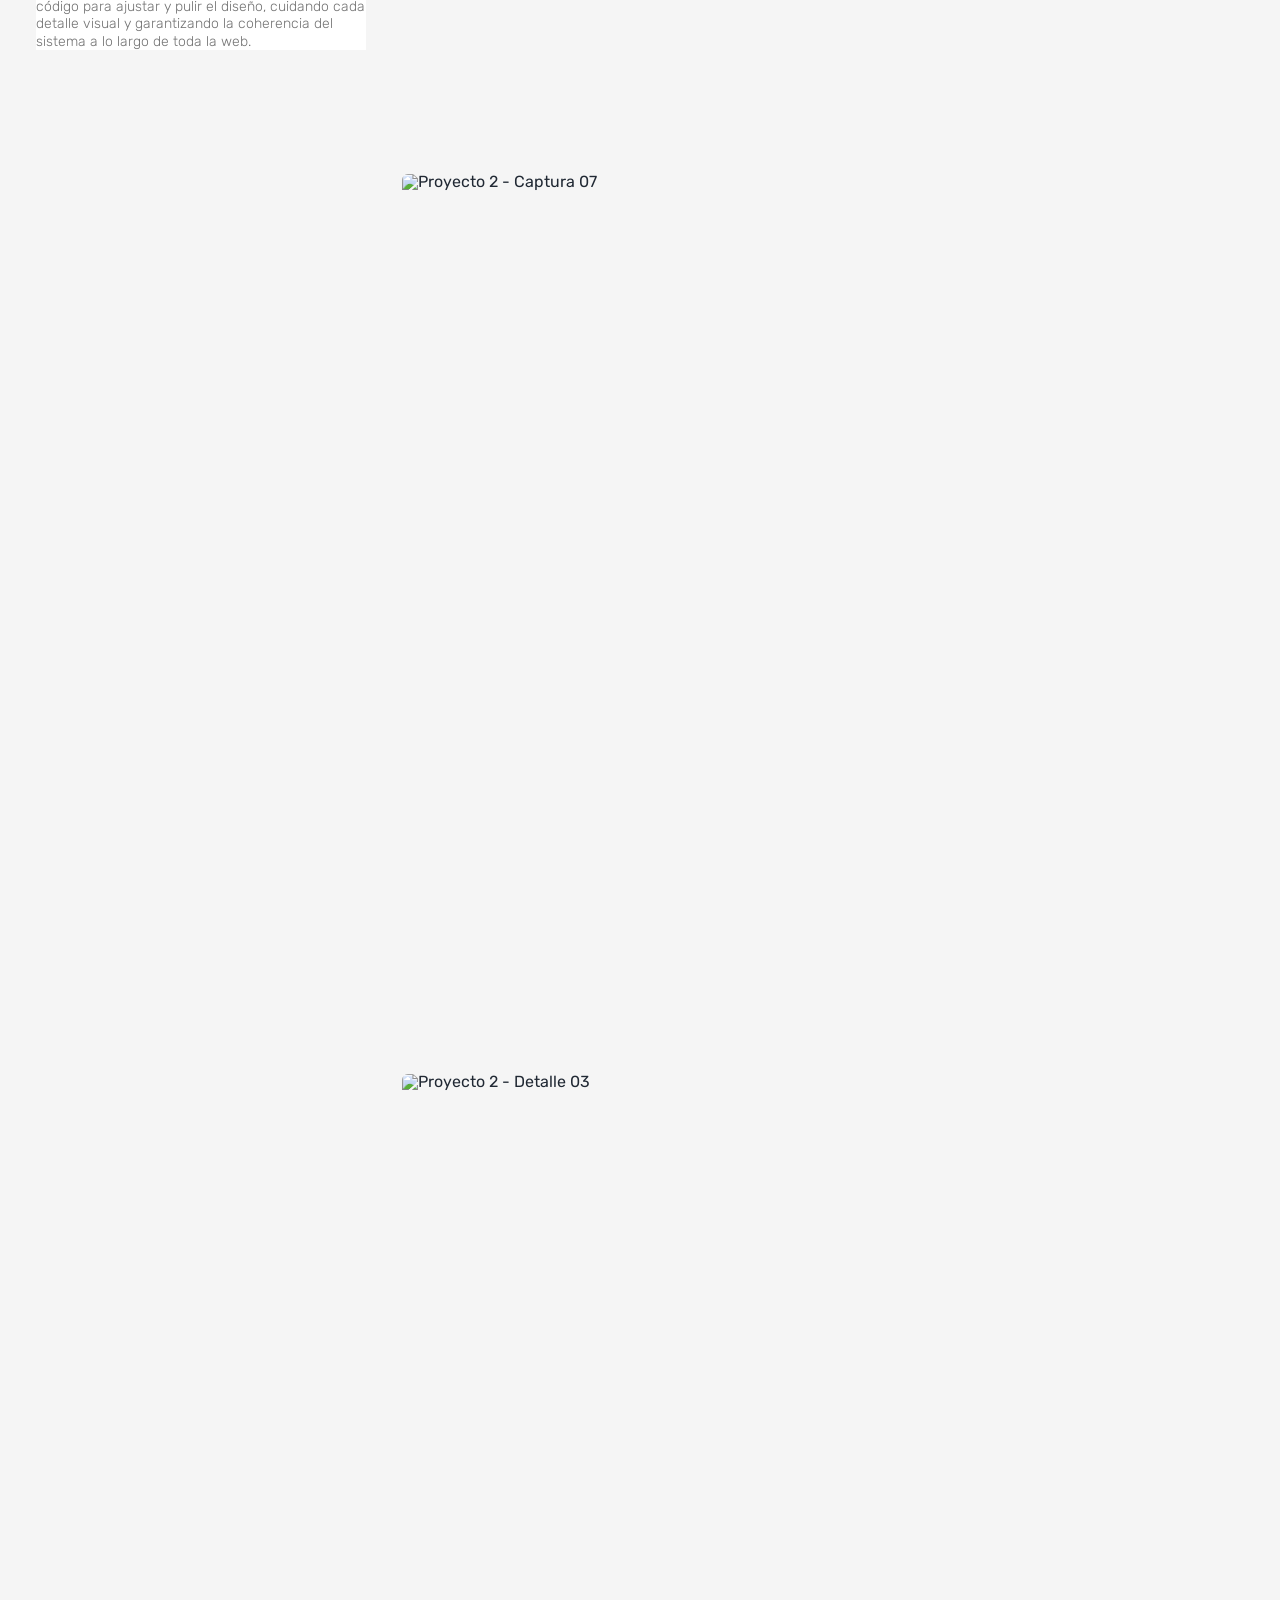
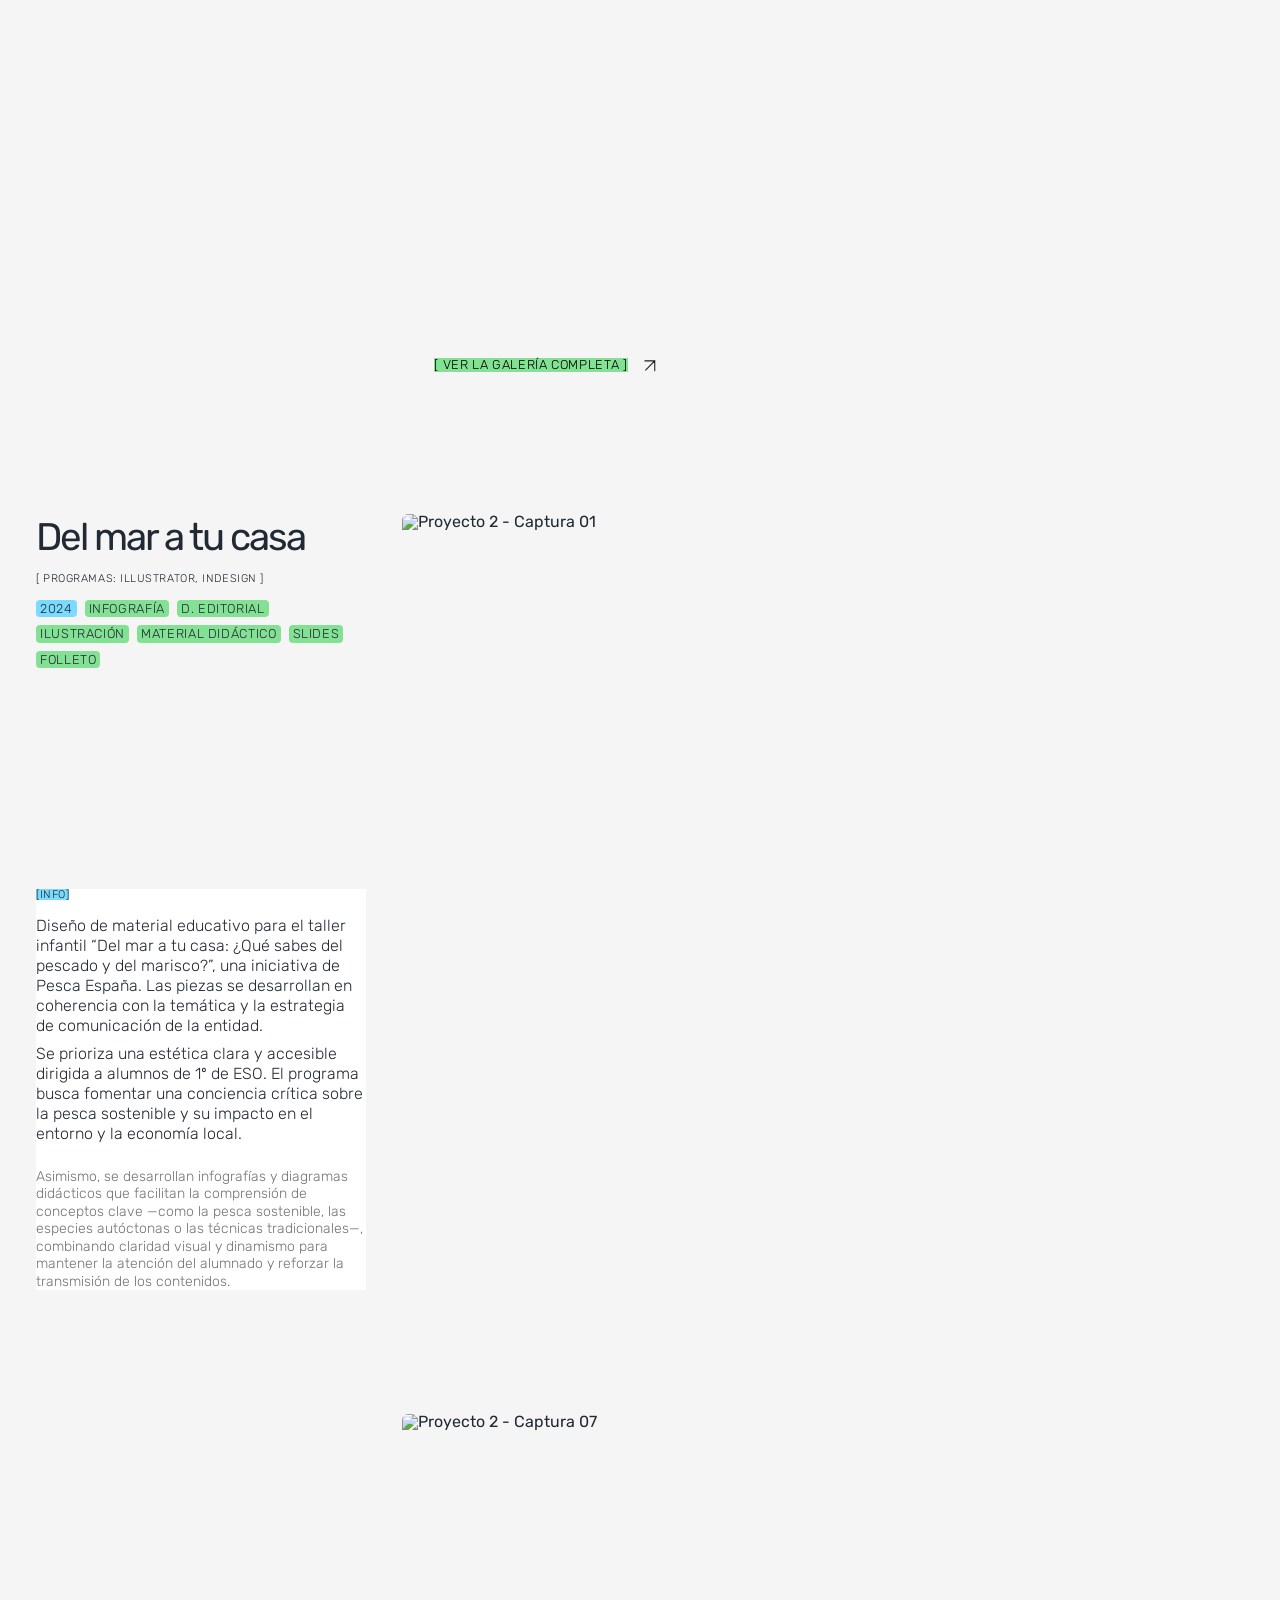
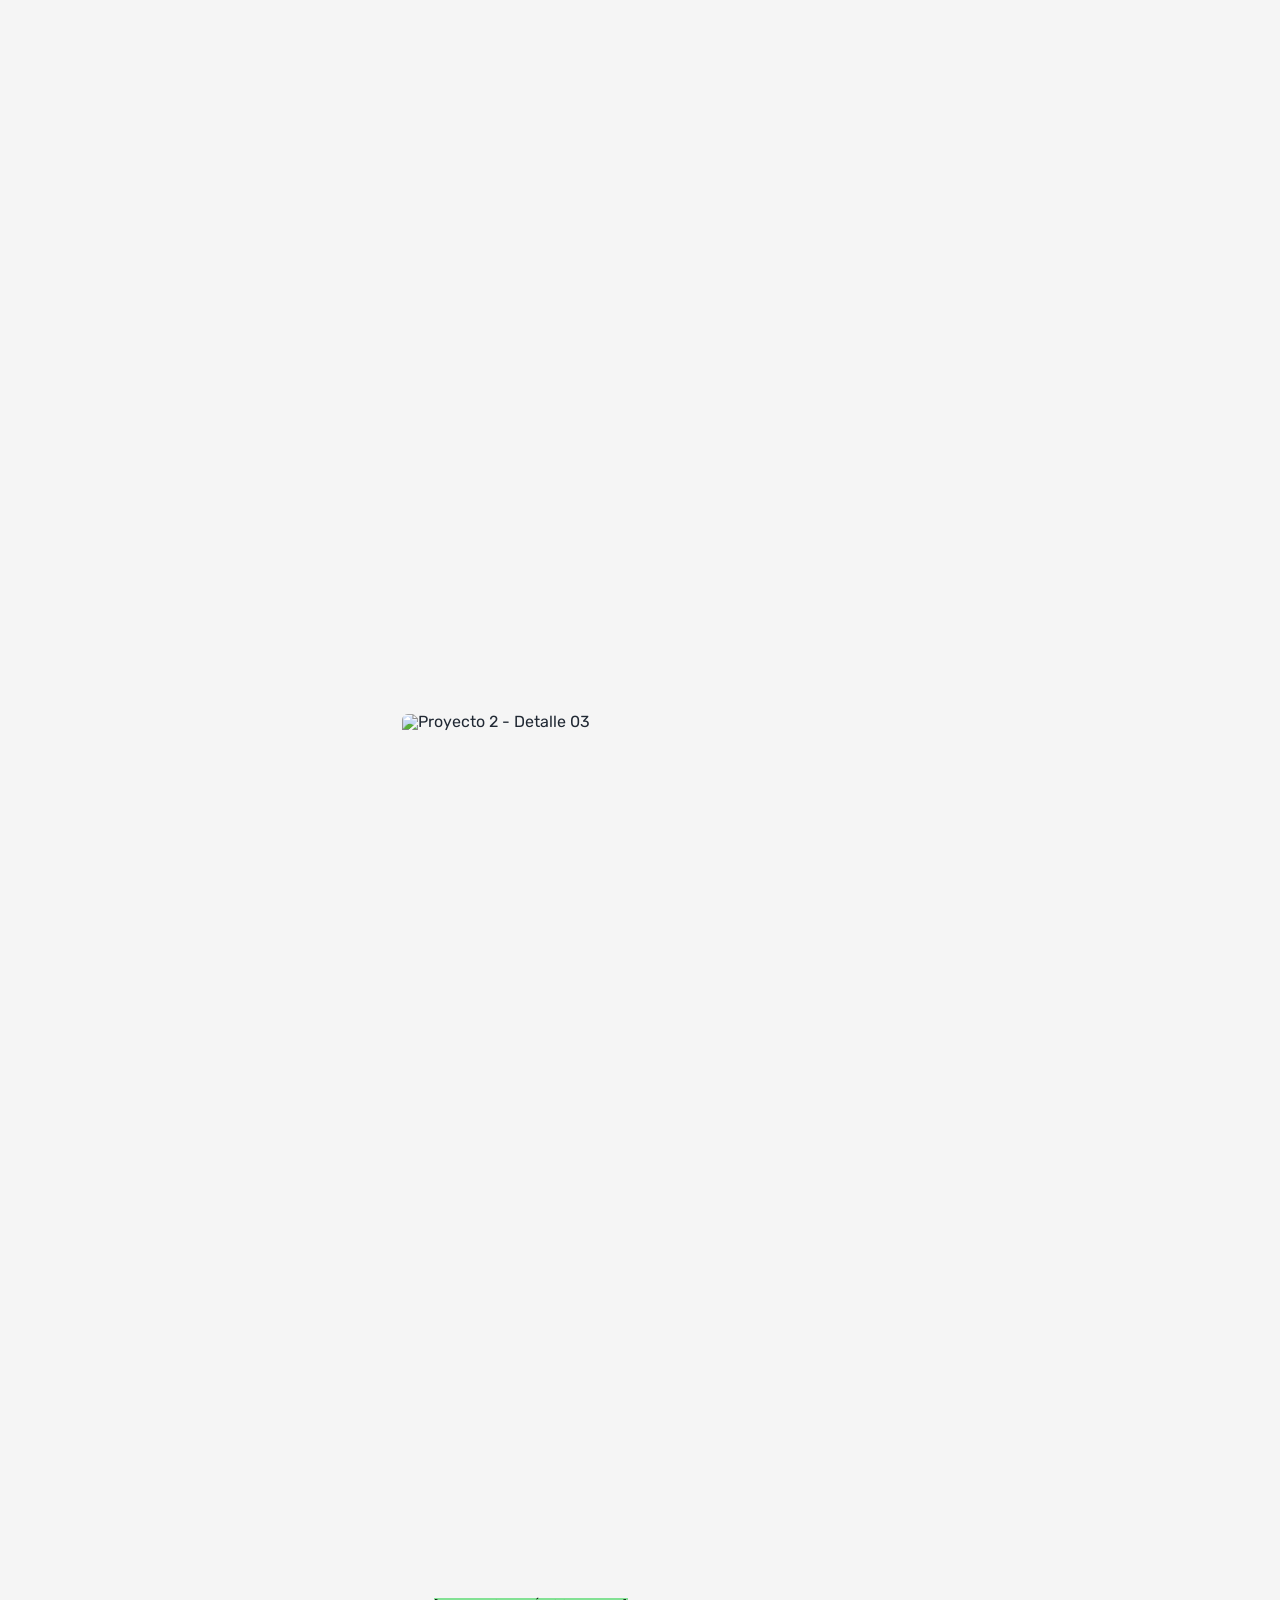
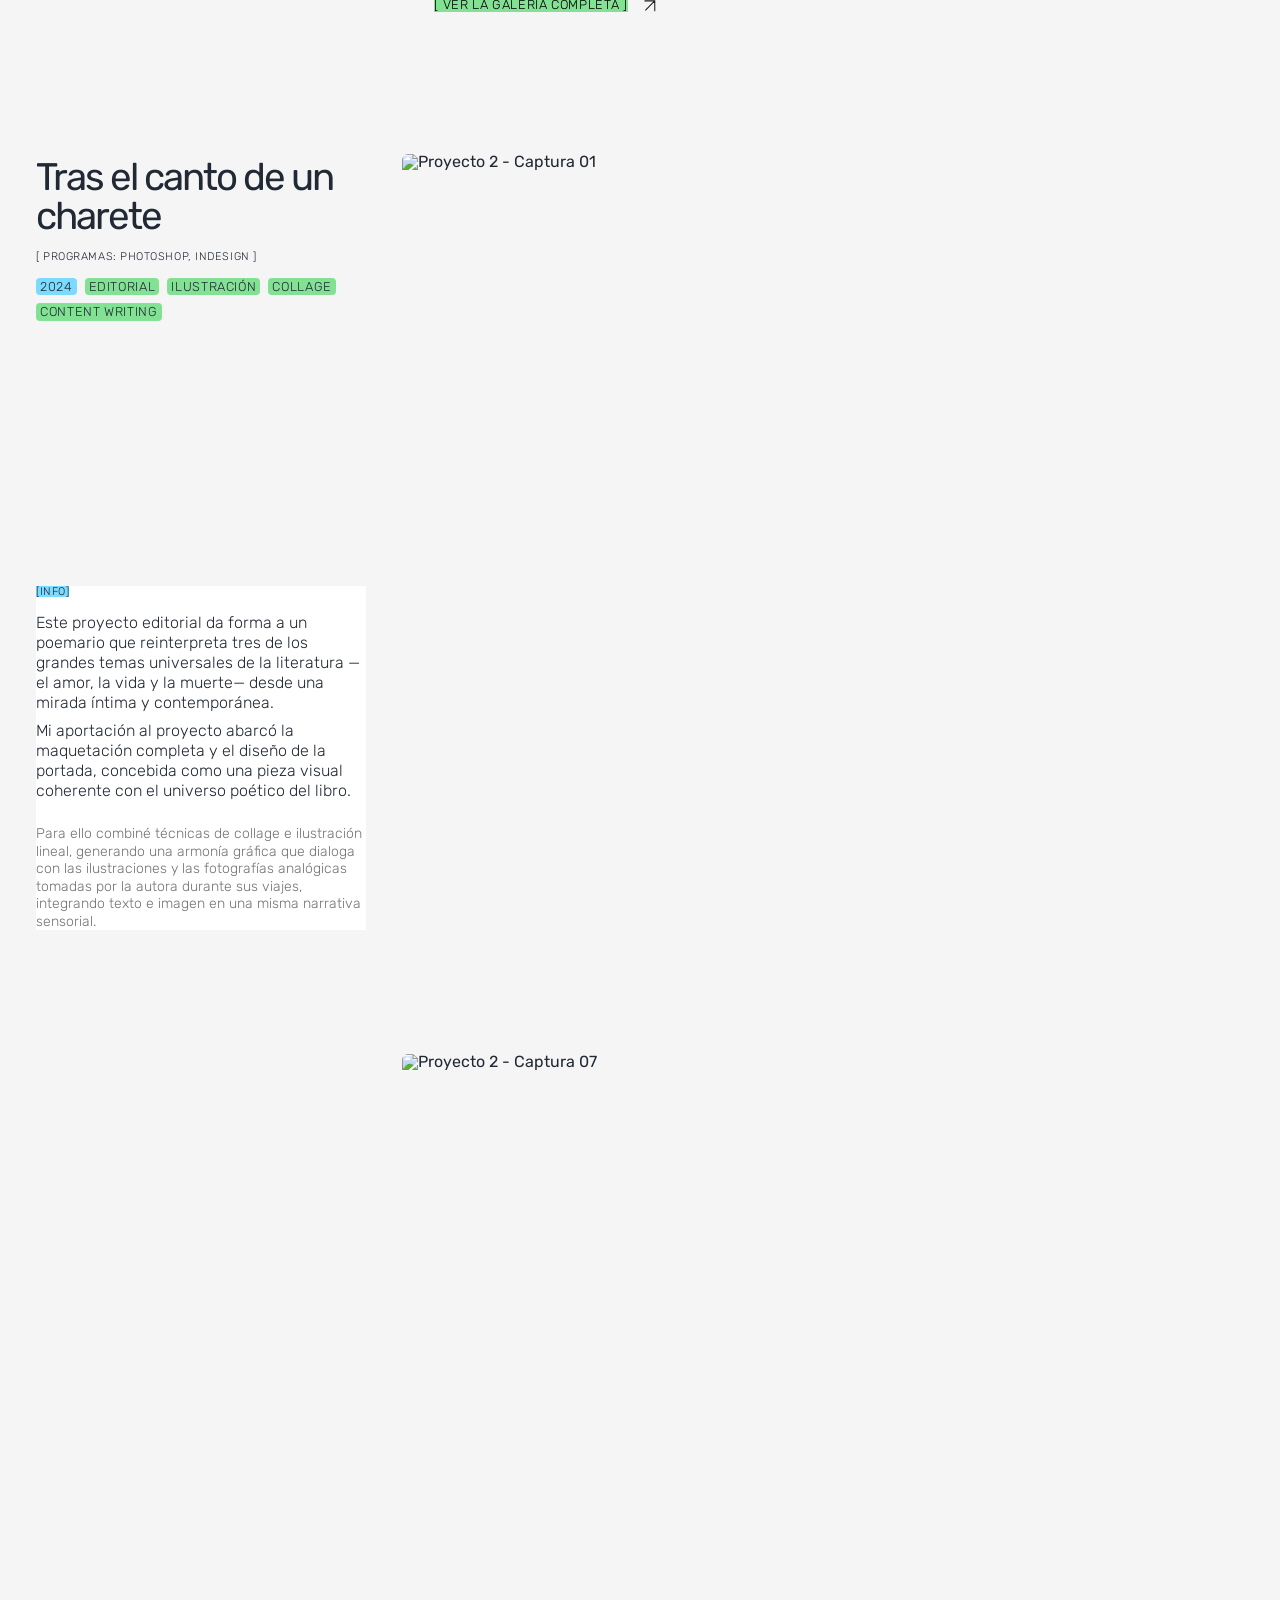
==== commit f391f22e: "feat: add seccion carteles" ====
--- a/index.html
+++ b/index.html
@@ -30,13 +30,13 @@
                 <p class="text-xs u-hide" style="width: 200px">hey, soy Lis!</p>
                 <p class="text-xs" style="width: 100%;">Diseño con estructura,<br> ritmo y precisión.</p></p>
             <nav class="flex-group row u-gap-16 rigth">
-                <a href="https://www.instagram.com/estracurricular/" class="text-xs bold">
+                <a href="https://www.instagram.com/estracurricular/" class="text-xs bold" style="white-space: nowrap;">
                     [ instagram
                     <svg width="9" height="9" viewBox="0 0 17 17" fill="none">
                     <path d="M2.25414 14.2072L15.1341 1.34655M1.25 1.25H15.25V15.25" stroke="#1E1E1C" stroke-width="2.5" stroke-miterlimit="10" stroke-linecap="round"/></svg>
                     ]</a>
                 <a class="text-xs u-hide" href="#aboutInfo">Info</a>
-                <a class="text-xs u-hide" href="#SeleccionProyecto">Porfolio</a>
+                <a class="text-xs u-hide" href="#seleccionProyecto">Porfolio</a>
             </nav>
         </div>
         <h1 class="text-xs">Hola soy tu futura</h1>
@@ -136,7 +136,7 @@
                 </div>
 
             </div>
-
+        
     <!-- el acordeon -->
     <article id="aboutDetails" class="flex-group u-gap-4">
 
@@ -402,11 +402,11 @@
                     <div class="flex-group">
                         
                         <ul class="list--default">
-                            <li>Realizar actualizaciones periódicas de web utilizando <mark>WordPress</mark>, así como diseño y aplicación mediante <mark>Elementor</mark>.</li>
+                            <li>Realizar actualizaciones periódicas de web utilizando WordPress, así como diseño y aplicación mediante Elementor.</li>
                             <li>Creación de diferentes marcas, desde el análisis y la estrategia hasta la arquitectura de marca e implantación.</li>
                             <li>Creación y edición de contenido para canales online (RR.SS, web, campañas, NewsLetters, etc).</li>
-                            <li>Maquetación y preparación de diseños publicitarios, material editorial y artes finales. Principal responsable de la <mark>revista farmacéutica ILPAHAR.</mark></li>
-                            <li>Motion Graphic, mi principal proyecto fue la presentación de la nueva <mark>identidad de la SVFH</mark></li>
+                            <li>Maquetación y preparación de diseños publicitarios, material editorial y artes finales. Principal responsable de la revista farmacéutica ILPAHAR.</li>
+                            <li>Motion Graphic, mi principal proyecto fue la presentación de la nueva identidad de la SVFH</li>
                         </ul>
                     </div>
                 </div>
@@ -434,9 +434,9 @@
                         
                         <ul class="list--default">
                             <li>Gestión de redes en diferentes plataformas (IG, TikTok,FB..)</li>
-                            <li>Elaboración y <mark>creación de campañas de marketing</mark> y Paid Media a través de Meta, Mailchimp y otras plataformas.</li>
+                            <li>Elaboración y creación de campañas de marketing y Paid Media a través de Meta, Mailchimp y otras plataformas.</li>
                             <li>Edición de video y motion.</li>
-                            <li>Redacción de contenidos y elaboración de <mark>propuestas adhoc</mark> para diversas marcas.</li>
+                            <li>Redacción de contenidos y elaboración de propuestas adhoc para diversas marcas.</li>
                             <li>Creación de diferentes marcas, desde el análisis y la estrategia hasta la arquitectura de marca e implantación.</li>
                         </ul>
                     </div>
@@ -500,356 +500,114 @@
         <script src="./js/accordion.js"></script>
         <script src="./js/hover.js"></script>
         </article>
+    </article>
 </section>
 
-      
-
-
- <!--  -- 4.0   MIS TRABAJOS --  -->
-
-
-<section id="SeleccionProyecto" class="portfolio flex-group center u-mg-120 m-mg-80">
-
-<div class="portfolio__banner main-container row space">
+ <!--  -- 4.0   MIS PROYECTOS Y CARTELES --  -->
+
+<section id="carteles" class="portfolio flex-group center">
+
+<div class="banner main-container row space u-mg-40">
     <h2 class="label-text">Mi Porfolio</h2>
     <h6 class="label-text u-mark">[ 2022 - now ]</h6>
 </div>
 
 <div class="flex-group center u-mg-40 u-gap-24">
 
-	<div class="main-container rowDesk">
-        <h2 class="flex-group label-text">/ Desarrollo de piezas gráficas</h2>
-		<div class="flex-group row rigth u-gap-4">
+	<div class="main-container rowDesk marginMoblie">
+        <h2 class="flex-group label-text">/ Algunas Piezas gráficas</h2>
+		<div class="flex-group row rigth u-gap-8 u-hide ">
 			<button class="tag white" id="cartel">Carteles</button>
 			<button class="tag white" id="portada">Portadas</button>
 			<button class="tag white" id="ilustracion">Ilustraciones</button>
 		</div>
 	</div> 
 
-    <div class="portfolio__gallery margin40" id="viewport">
+    <div class="gallery margin40" id="viewport">
 	<div class="flex-group row u-gap-24" >
-		
-		<img src="./img/graficas/mecanico.png">
-        <img src="./img/graficas/portada-ecos.jpg">
-        <img src="./img/graficas/metro1.jpg">
-        <img src="./img/graficas/tex.jpg" alt="Proyecto gráfico">
-		<img id="una-portada" src="./img/graficas/pop.jpg">
-		<img id="un-cartel"src="./img/graficas/lucia.png">
-		<img src="./img/graficas/murcia.jpg">
-	    <img id="un-ilustracion" src="./img/graficas/angel.png">
-         <img id="un-ilustracion" src="./img/graficas/gildas.png">
-        <img src="./img/graficas/portada-itaca.jpg">
-		<img src="./img/graficas/silla.png">
-		<img src="./img/graficas/picoteo.jpg">
+		<img src="./img/graficas/6a.png">
+        <img src="./img/graficas/5a.png">
+        <img src="./img/graficas/4a.png">
+        <img src="./img/graficas/3a.png" alt="Proyecto gráfico">
+		<img id="una-portada" src="./img/graficas/2a.png">
+		<img id="un-cartel"src="./img/graficas/1a.png">
+		<img src="./img/graficas/1b.png">
+	    <img id="un-ilustracion" src="./img/graficas/2b.png">
+        <img id="un-ilustracion" src="./img/graficas/3b.png">
+        <img src="./img/graficas/4b.png">
+		<img src="./img/graficas/5b.png">
+		<img src="./img/graficas/6b.png">
 	</div>
+    </div>
 </div>
 
+<div class="linkIG main-container marginMoblie ">
+    <a href="https://www.instagram.com/estracurricular/" class="text-xs" target="_blank" rel="noopener noreferrer">Puedes ver el resto de piezas graficas y carteles en mi instagram <mark class="u-markAzul">[ @estracurricular ]</mark>  
+     <svg width="11" height="11" viewBox="0 0 17 17" fill="none">
+        <path d="M2.25414 14.2072L15.1341 1.34655M1.25 1.25H15.25V15.25" stroke="#1E1E1C" stroke-width="1.5" stroke-miterlimit="10" stroke-linecap="round"/>
+      </svg>
+    </a>
 </div>
 
 <script src="./js/slider.js"></script>
 
-
-    <div class="main-container row u-mg-80 u-lineBottom">
-            <h2 class="flex-group label-text">/ Porfolio</h2>
-			
-	</div> 
-
-
-
-    <article id="rice" class="main-container ">
-   
-    <div class="flex-group rowDesk u-mg-24 m-gap-16 m-mg-80">
-
-            <div class="flex-group basis33">
-                <h2 class="t4">Estudio Rice</h2>
-                <div class="flex-group row-gap u-gap-4 u-mg-16" style="padding-right: 32px;">
-                    <span class="tag verde">2025/6</span>
-
-                    <span class="tag verde">slider</span>
-                    <span class="tag gris">figma</span>
-                </div>
-            </div>
-
-            <div class="flex-group basis66 portfolio__body u-gap-8">
-                <p>Conceptualizo y diseño presentaciones corporativas estratégicas, transformando información compleja en propuestas visuales claras, ordenadas y alineadas con la identidad del estudio.</p>
-                <p>Mi objetivo es que la comunicación de RICE con sus clientes sea lo más clara, profesional y atractiva posible, asegurando que cada proyecto no solo se comprenda desde el primer momento, sino que también genere un impacto visual positivo desde la primera diapositiva.</p>
-                
-                <div class="portfolio__details u-m-8 u-gap-8">
-                <p>De forma paralela, colaboro puntualmente en el área de producción gráfica, desarrollando desde material publicitario y editorial hasta el diseño de interfaces web (UI) y activos dinámicos para redes sociales. En cada una de estas piezas, priorizo la coherencia de marca, cuidando los detalles tipográficos, cromáticos y compositivos para garantizar que la identidad del estudio se mantenga sólida en cualquier formato o plataforma.</p>
-                </div>
-
-            </div>
+</section>
+<section id="portfolio">
+
+ 
+    <div class="navbar">
+    <div class="label-text">/ PORFOLIO</div>
+    <div id="project-counter" class="label-text">01 / 00</div>
+  </div>
+
+  <div id="portfolio-container"> </div>
+
+</section>
+
+  <script src="./js/data.js"></script>
+  <script src="./js/main.js"></script>
+
+
+
+
+
+
+</main>
+
+<footer class="project-footer" id="footer">
+
+  <div class="flex-group space">
+    <div class="flex-group u-gap-8">
+    <a class="email" href="mailto:hola@estracurricular.es">hola@estracurricular.es
+      <svg width="25" height="25" viewBox="0 0 17 17" fill="none">
+        <path d="M2.25414 14.2072L15.1341 1.34655M1.25 1.25H15.25V15.25" stroke="#1E1E1C" stroke-width="1.5" stroke-miterlimit="10" stroke-linecap="round"/>
+      </svg>
+    </a>
+    <a class="text-xs" href="index.html">VOLVER AL INICIO
+    <svg width="10" height="10" viewBox="0 0 17 17" fill="none">
+        <path d="M2.25414 14.2072L15.1341 1.34655M1.25 1.25H15.25V15.25" stroke="#1E1E1C" stroke-width="1.5" stroke-miterlimit="10" stroke-linecap="round"/>
+      </svg>
+    </a>
     </div>
 
-    <div class="flex-group rowDesk u-gap-40 u-mg-80">
-        <div class="flex-group u-gap-24">
-            <img src="./img/slides/rize2.png">
-            <img src="./img/slides/rize6.png">
-            <img src="./img/slides/rize3.png">
-            <img src="./img/slides/rize10.png">
-            <img src="./img/slides/rize8.png">
-        </div>
-
-        <div class="flex-group u-gap-24" >
-            <img src="./img/slides/rize4.png">
-            <img src="./img/slides/rize5.png">
-            <img src="./img/slides/rize7.png">
-            <img src="./img/slides/rize9.png">
-            <img src="./img/slides/rize1.png">
-        </div>
+    <div class="flex-group column u-gap-8">
+     <div class="flex-group row u-gap-16 u-mg-4">
+        <a href="https://www.instagram.com/estracurricular/" class="tag white u-bulletVerde" target="_blank" rel="noopener">instagram</a>
+        <a href="https://www.instagram.com/estracurricular/" class="tag white u-bulletRojo" target="_blank" rel="noopener">linkeding</a>
+        <span class="tag white u-bulletVerde">+32 653 06 45 02</span>
+      </div>
+    <span class="label-text u-mg-16">que fuerte que hayas llegado hasta aquí</span>
+    <p class="body" style="width: 430px">Si te encaja lo que ves, estás a un simple "hola" de que empecemos a dar forma a tu próximo proyecto :P</mark></p>
     </div>
-    </article>
-
-    <article id="Marina" class="main-container u-lineTop u-mg-120">
-   
-    <div class="flex-group rowDesk u-mg-24 u-gap-16 m-mg-80">
-
-            <div class="flex-group basis33">
-                <h2 class="t4">Diseño web: Marina Traducciones</h2>
-                <div class="flex-group row-gap u-gap-4 u-mg-16" style="padding-right: px;">
-                    <span class="tag verde">En desarrollo</span>
-                    
-                    <span class="tag gris">Tailwind CSS</span>
-                    <span class="tag gris">UI/UX</span>
-                    <span class="tag gris">Desarrollo de contenido</span>
-                    <span class="tag gris">Ilustración</span>
-                    <span class="tag gris">Figma</span>
-                    <span class="tag gris">Visual Studio code</span>
-                    <span class="tag gris">HTML/CSS</span>
-                </div>
-            </div>
-
-            <div class="flex-group basis66 portfolio__body u-gap-8">
-                 <p>Diseño y desarrollo de una landing page para Marina, traductora profesional con cinco años de experiencia. Una web directa y funcional, concebida para facilitar el acceso a sus servicios y navegar entre idiomas de forma inmediata. Sin complicaciones, directa al grano y perfecta para lucir la calidad de su trabajo sin necesidad de subir nada</p>
-                 <p>Desarrollada con Tailwind CSS, el proyecto abarca la estructura de contenidos, la maquetación responsive, la ilustración y la animación, dando como resultado una interfaz coherente, accesible y consistente.</p>
-            </div>
-    </div>
-
-    <div class="flex-group rowDesk u-gap-40 u-mg-80">
-        <div class="flex-group u-gap-24">
-            <img src="./img/marina/marina.png">
-        </div>
-
-        <div class="flex-group u-gap-24" >
-            <video width="100%" src="./img/marina/marina1.mp4" autoplay muted loop></video>
-            <img src="./img/marina/marina2.png">
-            <img src="./img/marina/marina3.png">
-           
-        </div>
-    </div>
-    </article>
-
-    <article id="ecos" class="main-container u-lineTop u-mg-120">
-   
-    <div class="flex-group rowDesk u-mg-24 u-gap-16 m-mg-80">
-
-            <div class="flex-group basis33">
-                <h2 class="t4">Diseño web: Ecos del carcabo</h2>
-                <div class="flex-group row-gap u-gap-4 u-mg-16" style="padding-right: px;">
-                    <span class="tag verde">En desarrollo</span>
-                    
-                    <span class="tag gris">Diseño</span>
-                    <span class="tag gris">UX/UI</span>
-                    <span class="tag gris">Illustrator</span>
-                    <span class="tag gris">Figma</span>
-                    <span class="tag gris">Visual Studio code</span>
-                    <span class="tag gris">HTML/CSS</span>
-                </div>
-            </div>
-
-            <div class="flex-group basis66 portfolio__body u-gap-8">
-                 <p>Diseño de una web para dar visibilidad al trabajo de Ecos del Cárcabo, una empresa familiar dedicada a la explotación agrícola y turística en Cieza.
-                    Detrás de cada pantalla hay un proceso de arquitectura de contenidos, diseño y copywriting pensado para construir un relato cercano, maduro y con identidad.</p>
-                 <p>Actualmente el proyecto se está desarrollando en React. Mi trabajo ha incluido la maquetación de la interfaz y la modificación de componentes en código para ajustar y pulir el diseño, cuidando cada detalle visual y garantizando la coherencia del sistema a lo largo de toda la web.</p>
-        
-                <div class="portfolio__details u-m-8 u-gap-8">
-                </div>
-
-            </div>
-    </div>
-
-    <div class="flex-group rowDesk u-gap-40 u-mg-80">
-        <div class="flex-group u-gap-24">
-            <img src="./img/ecos/ecos1.png">
-        </div>
-
-        <div class="flex-group u-gap-24">
-            <img style="border: solid 0.8px #a4a4a4" src="./img/ecos/ecos.png">
-            <img style="border: solid 0.8px #a4a4a4" src="./img/ecos/ecos2.png">
-            <img style="border: solid 0.8px #a4a4a4" src="./img/ecos/ecos3.png">
-            <img style="border: solid 0.8px #a4a4a4" src="./img/ecos/ecos4.png">
-            <img style="border: solid 0.8px #a4a4a4" src="./img/ecos/ecos5.png">
-            
-           
-        </div>
-    </div>
-    </article>
-
-    <article id="Calima" class="main-container u-lineTop u-mg-120">
-   
-    <div class="flex-group rowDesk u-mg-24 u-gap-16 m-mg-80">
-
-            <div class="flex-group basis33">
-                <h2 class="t4">Diseño web: Calima</h2>
-                <div class="flex-group row-gap u-gap-4 u-mg-16" style="padding-right: px;">
-                    <span class="tag verde">2026</span>
-                    
-                    <span class="tag gris">Diseño</span>
-                    <span class="tag gris">React</span>
-                    <span class="tag gris">Visual Studio Code</span>
-                    <span class="tag gris">Experiencia de usuario</span>
-                    <span class="tag gris">Figma</span>
-                </div>
-            </div>
-
-            <div class="flex-group basis66 portfolio__body u-gap-8">
-                 <p>Diseño la arquitectura de la información, maquetación web y la interfaz de usuario (UI) de la página web de Calima, una ONG valenciana centrada en la defensa de los derechos de la comunidad saharaui. </p>
-                 <p>A partir del contenido proporcionado, desarrollo un sistema de jerarquización y estructuración orientado a mejorar la legibilidad y la navegación. Defino flujos claros y una organización de contenidos que permite al usuario comprender rápidamente la propuesta de valor y acceder a la información de manera intuitiva.</p>
-        
-                <div class="portfolio__details u-m-8 u-gap-8">
-                    <p>A nivel visual, el diseño refuerza el carácter crítico y el posicionamiento de la asociación, cuidando la coherencia tipográfica, cromática y compositiva en cada detalle. El objetivo es construir una plataforma que no solo informe, sino que también conecte, genere impacto y acompañe al usuario hacia la acción.</p>
-                </div>
-
-            </div>
-    </div>
-
-    <div class="flex-group rowDesk u-gap-40 u-mg-80">
-        <div class="flex-group u-gap-24">
-            <img src="./img/calima/CALIMA.png">
-        </div>
-
-        <div class="flex-group u-gap-24" >
-            <img src="./img/calima/calima1.png">
-            <img src="./img/calima/calima3.png">
-            <img src="./img/calima/calima5.png">
-            <img src="./img/calima/calima6.png">
-            <img src="./img/calima/calima7.png">
-           
-        </div>
-    </div>
-    </article>
-    
-    <article id="pescaEspaña" class="main-container u-lineTop u-mg-120">
-   
-    <div class="flex-group rowDesk u-mg-24 u-gap-16 m-mg-80">
-
-            <div class="flex-group basis33">
-                <h2 class="t4">Taller: Del mar a tu casa</h2>
-                <div class="flex-group row-gap u-gap-4 u-mg-16" style="padding-right: px;">
-                    <span class="tag verde">2024</span>
-                    
-                    <span class="tag gris">Cuadernillo</span>
-                    <span class="tag gris">Roll Up</span>
-                    <span class="tag gris">Slides</span>
-                    <span class="tag gris">Roll Up</span>
-                    <span class="tag gris">Illustrator</span>
-                    <span class="tag gris">InDesign</span>
-                </div>
-            </div>
-
-            <div class="flex-group basis66 portfolio__body u-gap-8">
-                 <p>Diseño y estructuro recursos gráficos y material educativo para el taller infantil “Del mar a tu casa: ¿Qué sabes del pescado y del marisco?”, una iniciativa de Pesca España. Las piezas se desarrollan en coherencia con la temática y la estrategia de comunicación de la entidad. </p>
-                <p>El enfoque de diseño prioriza la claridad, la accesibilidad y una progresión visual adaptada al público infantil, facilitando la comprensión y el aprendizaje.</p>
-                <p>Dirigido a alumnado de 1º de ESO, el programa busca fomentar una conciencia crítica sobre la pesca sostenible y su impacto en el entorno y la economía local.</p> 
-                
-                <div class="portfolio__details u-m-8 u-gap-8">
-                    <p>Asimismo, se desarrollan infografías y diagramas didácticos que facilitan la comprensión de conceptos clave —como la pesca sostenible, las especies autóctonas o las técnicas tradicionales—, combinando claridad visual y dinamismo para mantener la atención del alumnado y reforzar la transmisión de los contenidos.</p>
-                </div>
-
-            </div>
-    </div>
-
-    <div class="flex-group rowDesk u-gap-40 u-mg-80">
-        <div class="flex-group u-gap-24">
-            <img src="./img/pesca/pesca3.png">
-            <img src="./img/pesca/pesca2.png">
-            <img src="./img/pesca/pesca5.png">
-            <img src="./img/pesca/pesca9.png">
-            <img src="./img/pesca/pesca00.jpg">
-            <img src="./img/pesca/pesca10.png">
-            <img src="./img/pesca/pesca15.png">
-            <img src="./img/pesca/pesca8.png">
-            <img src="./img/pesca/pesca17.png">
-        </div>
-
-        <div class="flex-group u-gap-24" >
-            <img src="./img/pesca/pesca4.png">
-            <img src="./img/pesca/pesca6.png">
-            <img src="./img/pesca/pesca18.png">
-            <img src="./img/pesca/pesca7.png">
-            <img src="./img/pesca/pesca13.png">
-            <img src="./img/pesca/pesca3.jpg">
-            <img src="./img/pesca/pesca11.png">
-            <img src="./img/pesca/pesca14.png"> 
-            <img src="./img/pesca/pesca12.png">
-            <img src="./img/pesca/pesca16.png">
-        </div>
-    </div>
-    </article>
-
-    <article id="Abbey" class="main-container u-lineTop u-mg-120">
-   
-    <div class="flex-group rowDesk u-mg-24 u-gap-16 m-mg-80">
-
-            <div class="flex-group basis33">
-                <h2 class="t4">Libro: Tras el canto de un charete</h2>
-                <div class="flex-group row-gap u-gap-4 u-mg-16" style="padding-right: 16px;">
-                    <span class="tag verde">2024</span>
-                    
-                    <span class="tag gris">Editorial</span>
-                    <span class="tag gris">Ilustración</span>
-                    <span class="tag gris">Collage</span>
-                    <span class="tag gris">Photoshop</span>
-                    <span class="tag gris">InDesign</span>
-                </div>
-            </div>
-
-            <div class="flex-group basis66 portfolio__body u-gap-8">
-                <p>Este proyecto editorial da forma a un poemario que reinterpreta tres de los grandes temas universales de la literatura —el amor, la vida y la muerte— desde una mirada íntima y contemporánea.</p>
-                <p>A lo largo de cinco años, la autora ha transformado sus experiencias en versos que funcionan como un canto a la lucha personal, al vínculo con la naturaleza y al amor en todas sus manifestaciones, donde la belleza y el dolor cotidiano se entrelazan con naturalidad.</p>
-                <p>Mi aportación al proyecto abarcó la maquetación completa y el diseño de la portada, concebida como una pieza visual coherente con el universo poético del libro. </p> 
-                
-                <div class="portfolio__details u-m-8 u-gap-8">
-                <p>Para ello combiné técnicas de collage e ilustración lineal, generando una armonía gráfica que dialoga con las ilustraciones y las fotografías analógicas tomadas por la autora durante sus viajes, integrando texto e imagen en una misma narrativa sensorial.</p>
-                </div>
-
-            </div>
-    </div>
-
-    <div class="flex-group rowDesk u-gap-40 u-mg-80">
-        <div class="flex-group u-gap-24">
-            <img src="./img/abbey/abbey00.jpg">
-            <img src="./img/abbey/abbey4.png">
-            <img src="./img/abbey/abbey8.png">
-            <img src="./img/abbey/abbey10.png">
-            <img src="./img/abbey/abbey14.png">
-        </div>
-
-        <div class="flex-group u-gap-24" >
-            <img src="./img/abbey/abbey3.png">
-            <img src="./img/abbey/abbey5.png">
-            <img src="./img/abbey/abbey6.png">
-            <img src="./img/abbey/abbey7.png">
-            <img src="./img/abbey/abbey9.png">
-            <img src="./img/abbey/abbey13.png">
-            <img src="./img/abbey/abbey11.png">
-            <img src="./img/abbey/abbey12.png">
-        </div>
-    </div>
-    </article>
-
-
-
-
-
-
-
-</section>
-
-
-
-
-</main>
+
+  </div>  
+
+  <div class="flex-group u-gap-32" style="justify-content:end;align-items:center">
+    <img src="/img/yo-pequeña.svg" width="200" alt="soy yo">
+    <p class="label-text" style="white-space:wrap">Diseñado en Figma, maquetado con código limpio y cariño.</p>
+  </div>
+
+</footer>
 
 
 
--- a/css/main.css
+++ b/css/main.css
@@ -23,3 +23,5 @@
 @import url("./sections/skills.css");
 @import url("./sections/experiencia.css");
 @import url("./sections/portfolio.css");
+
+@import url("./sections/construccion.css");
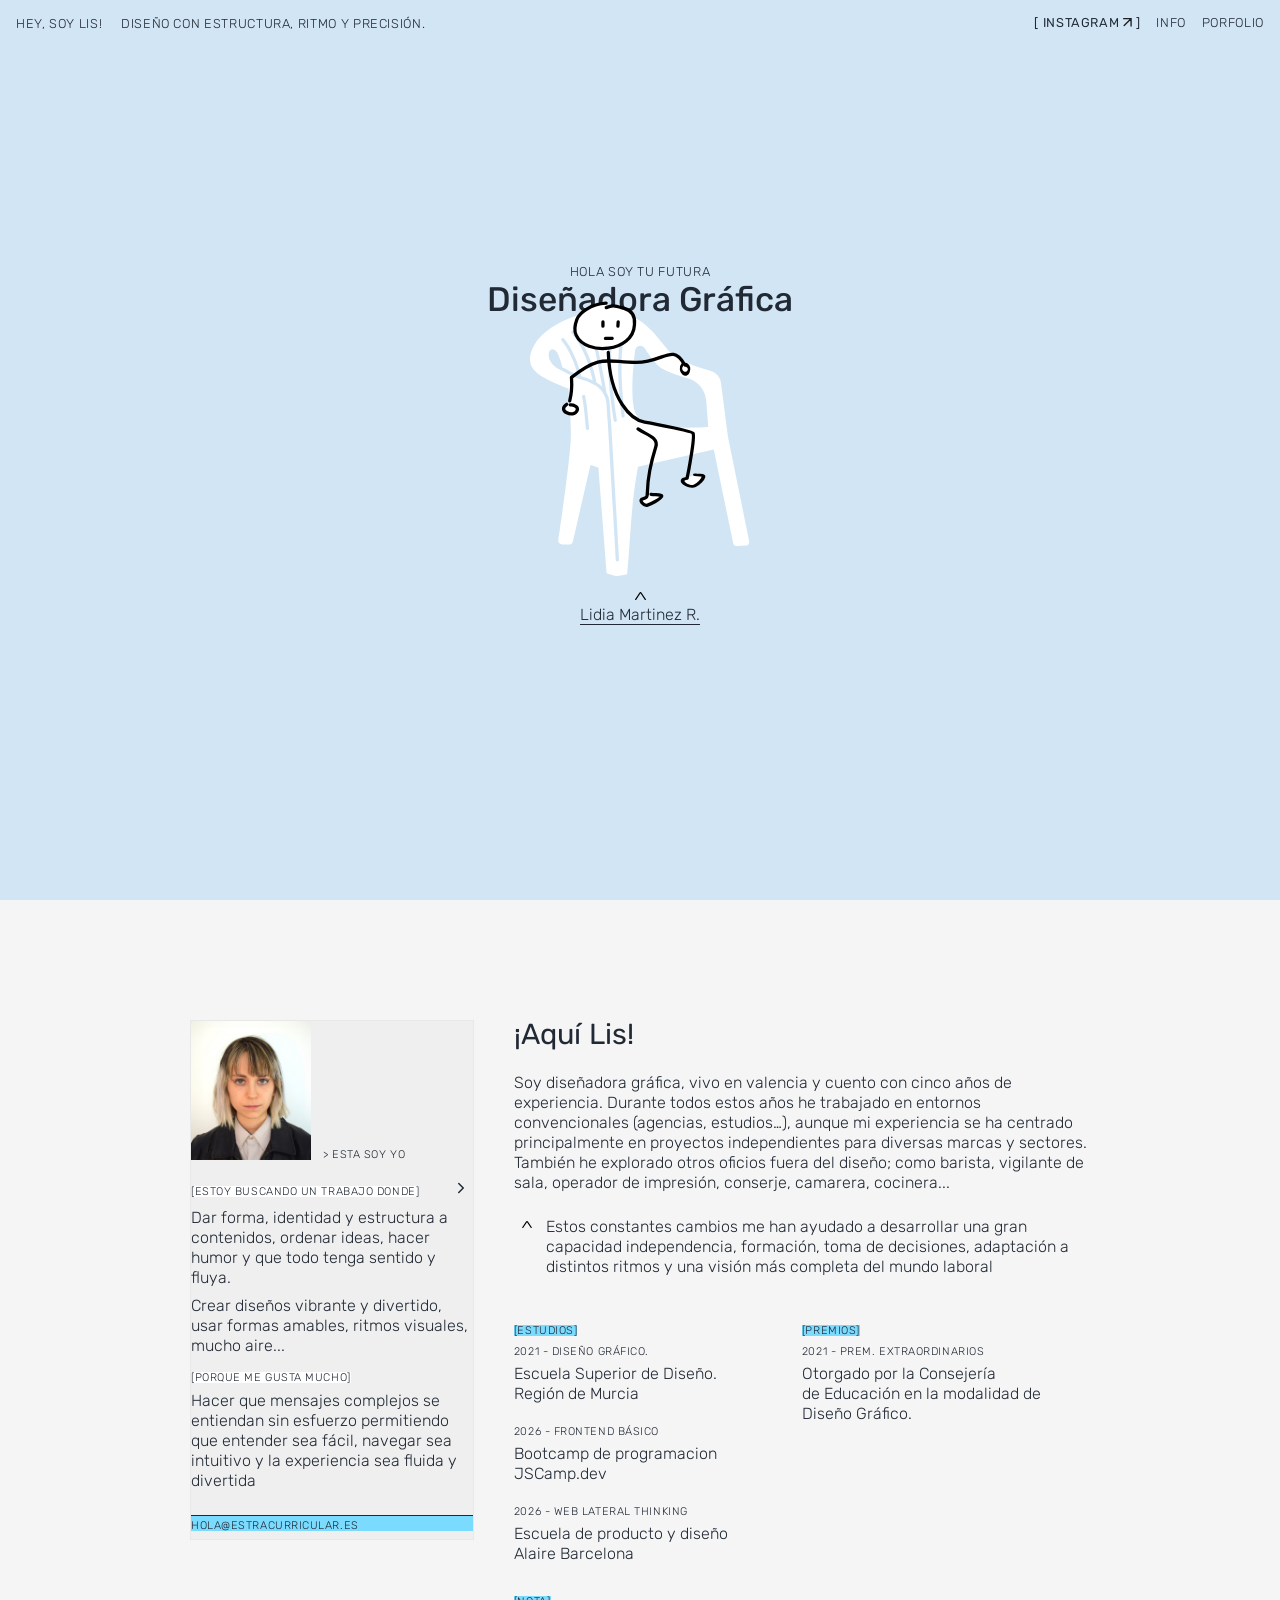
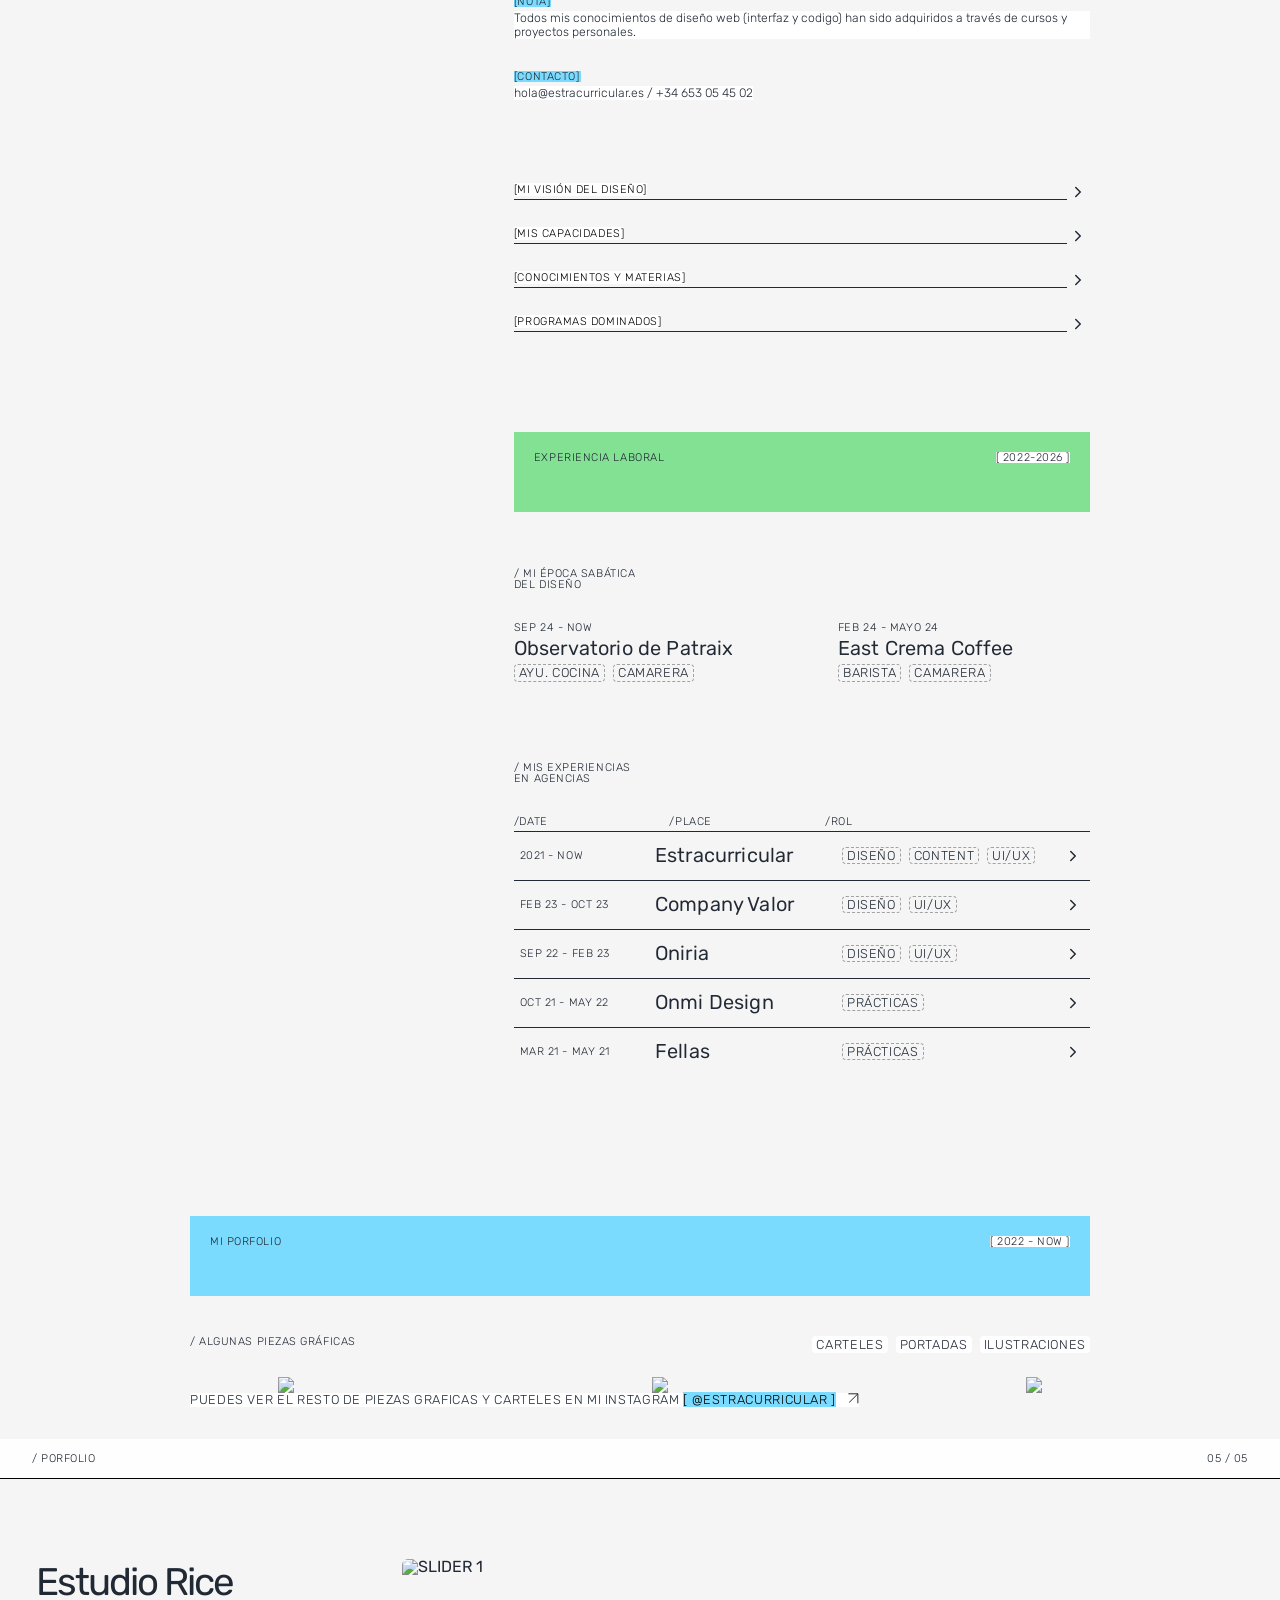
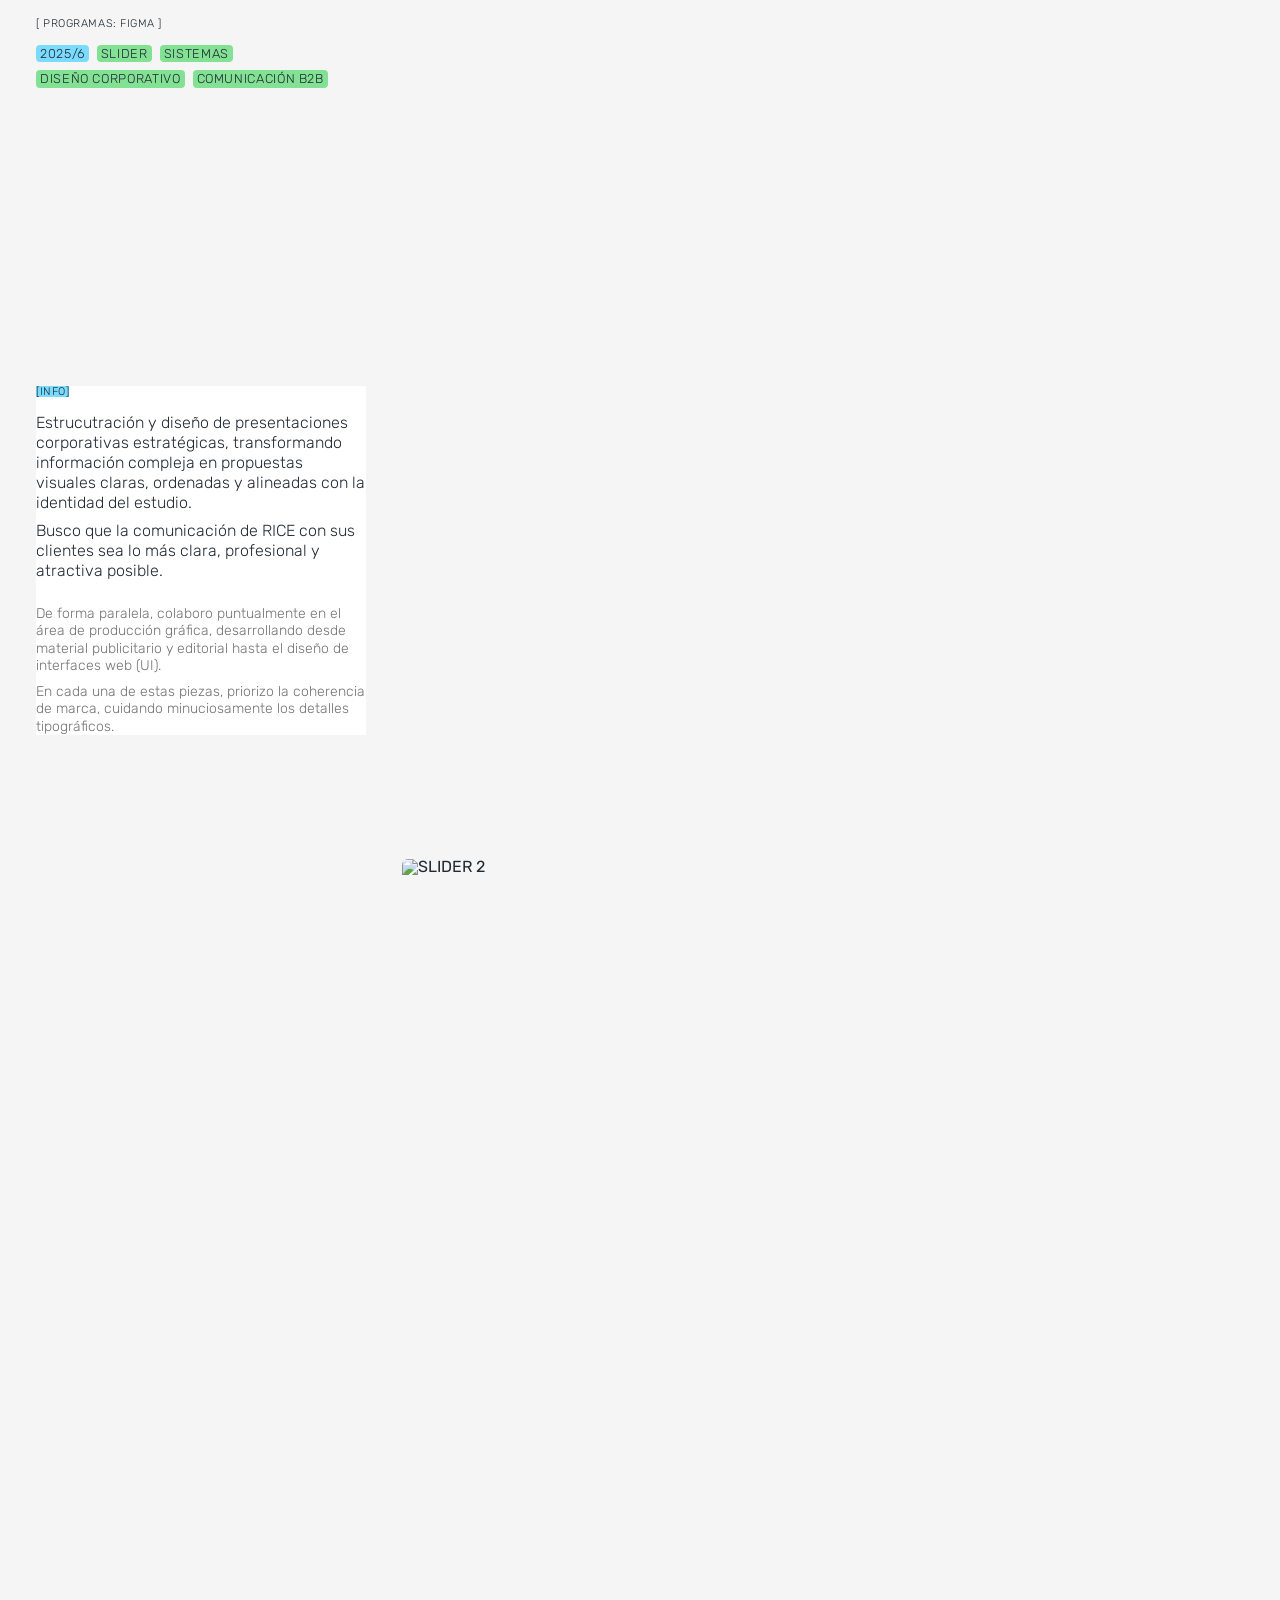
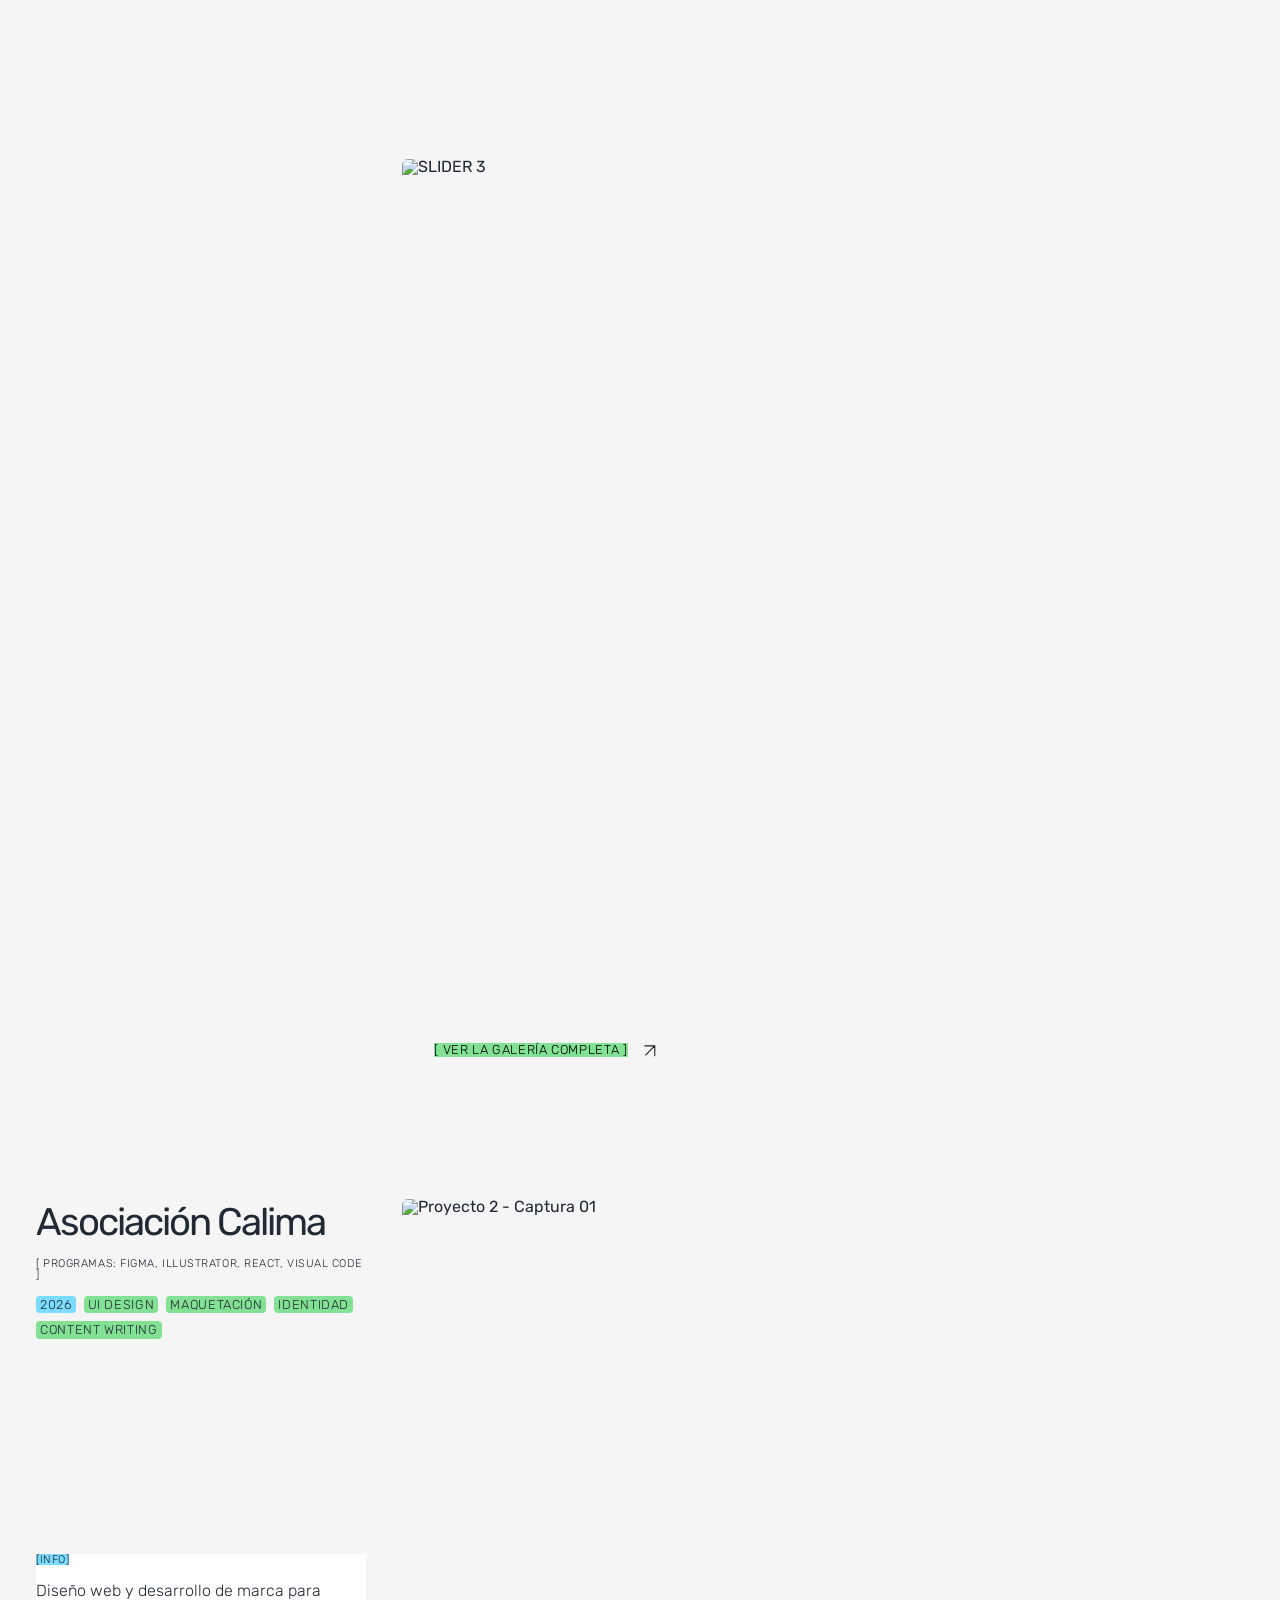
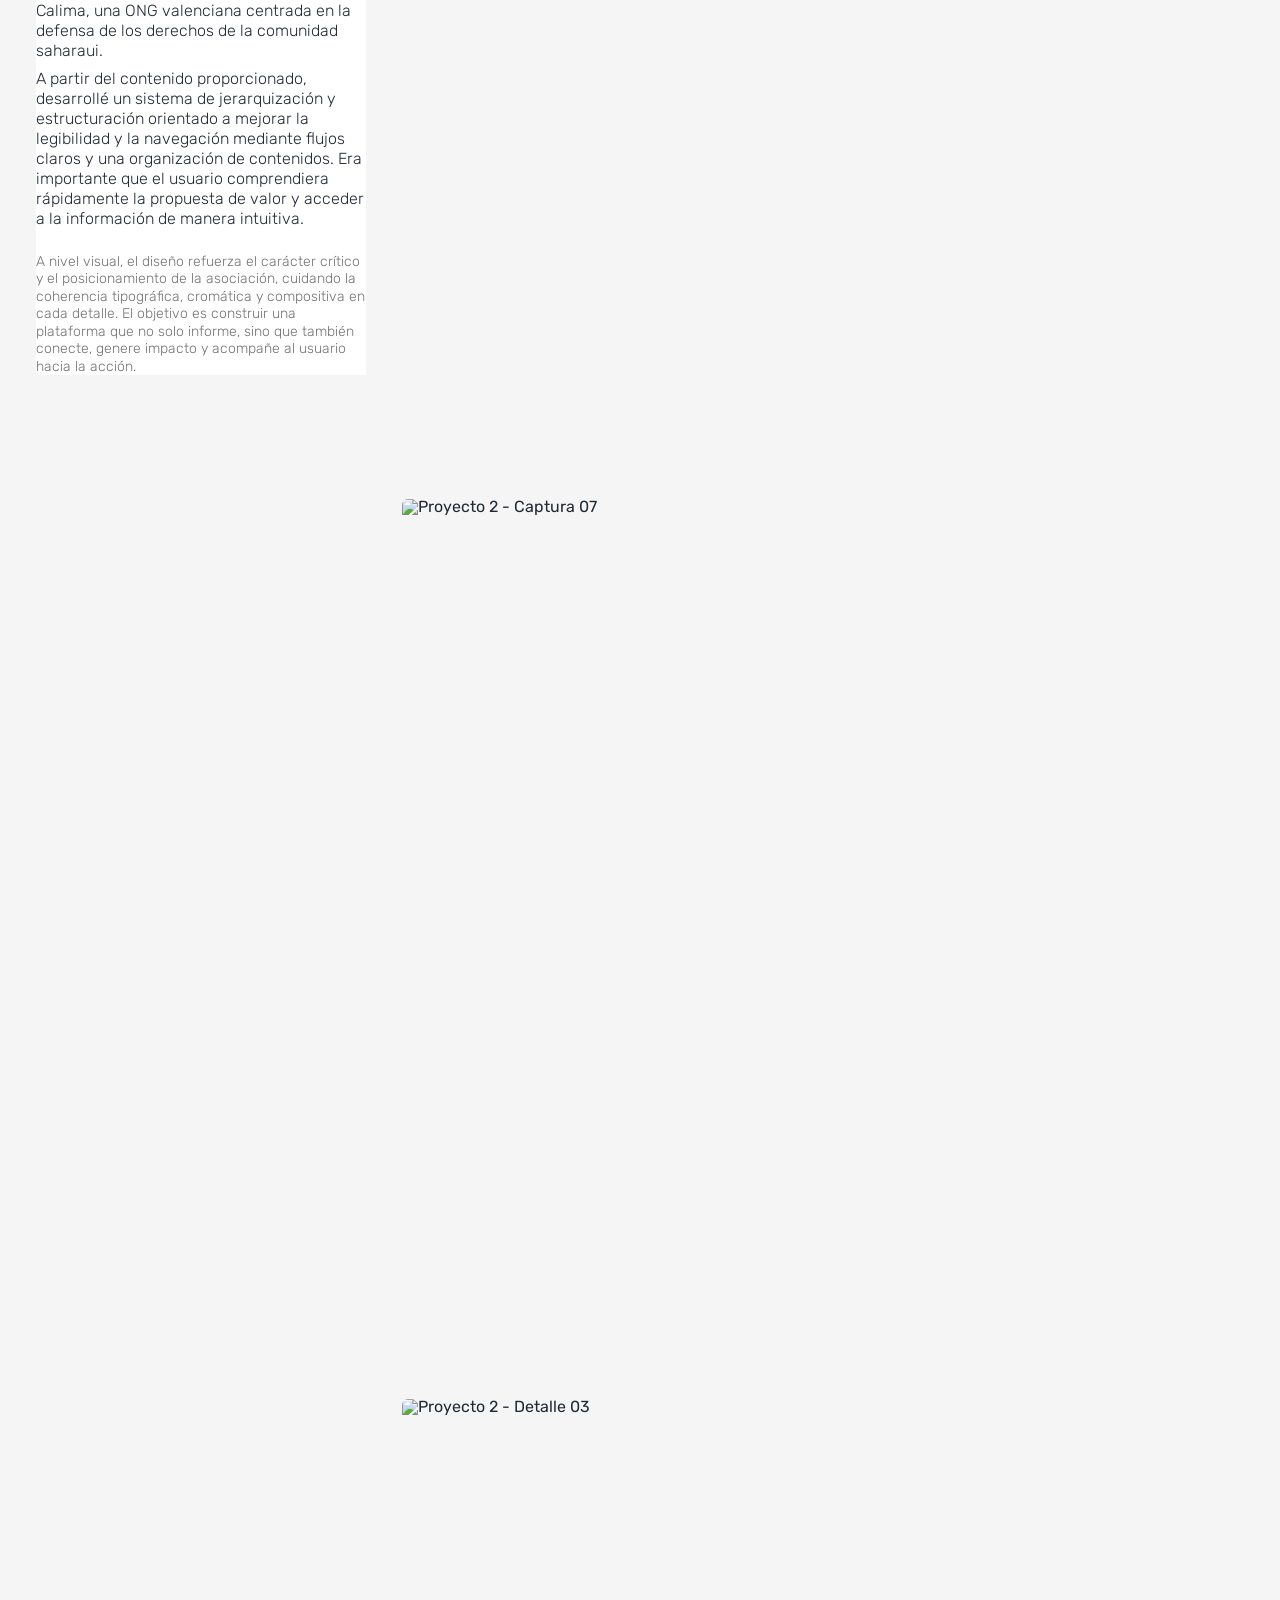
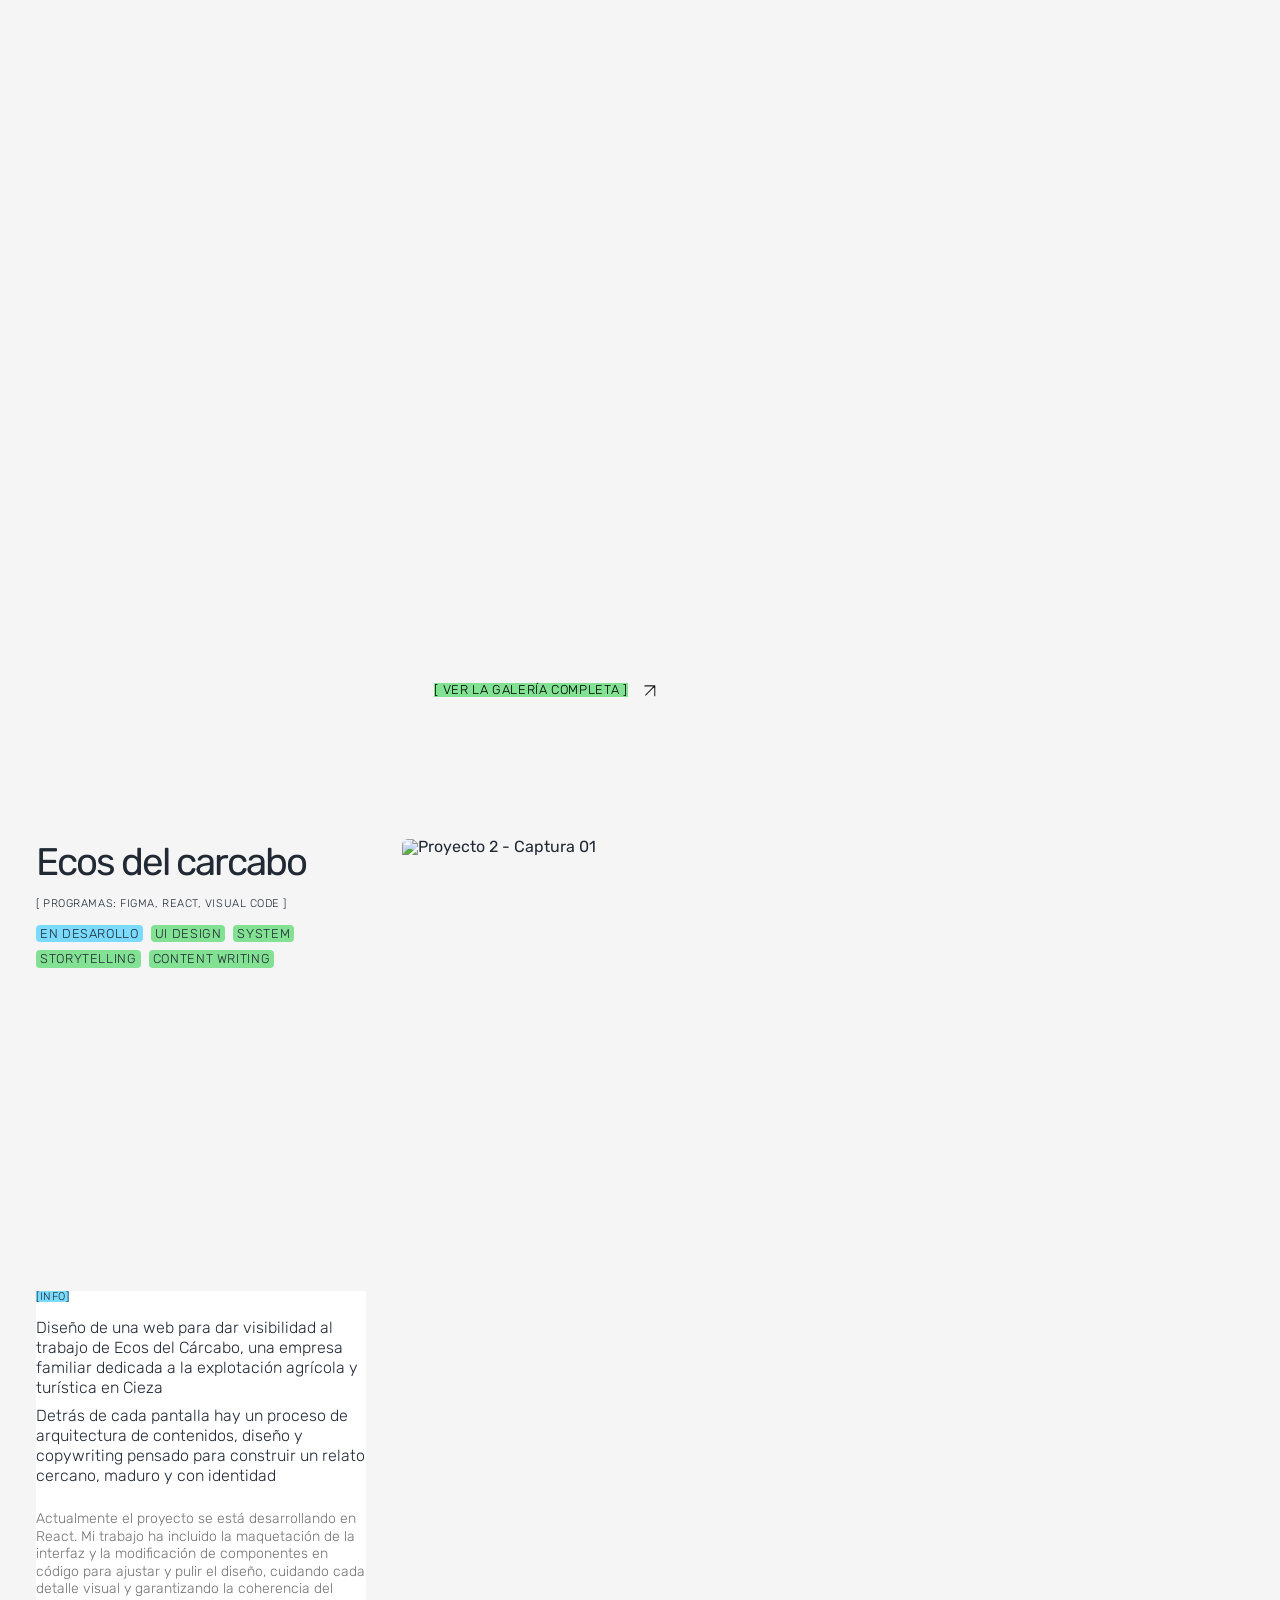
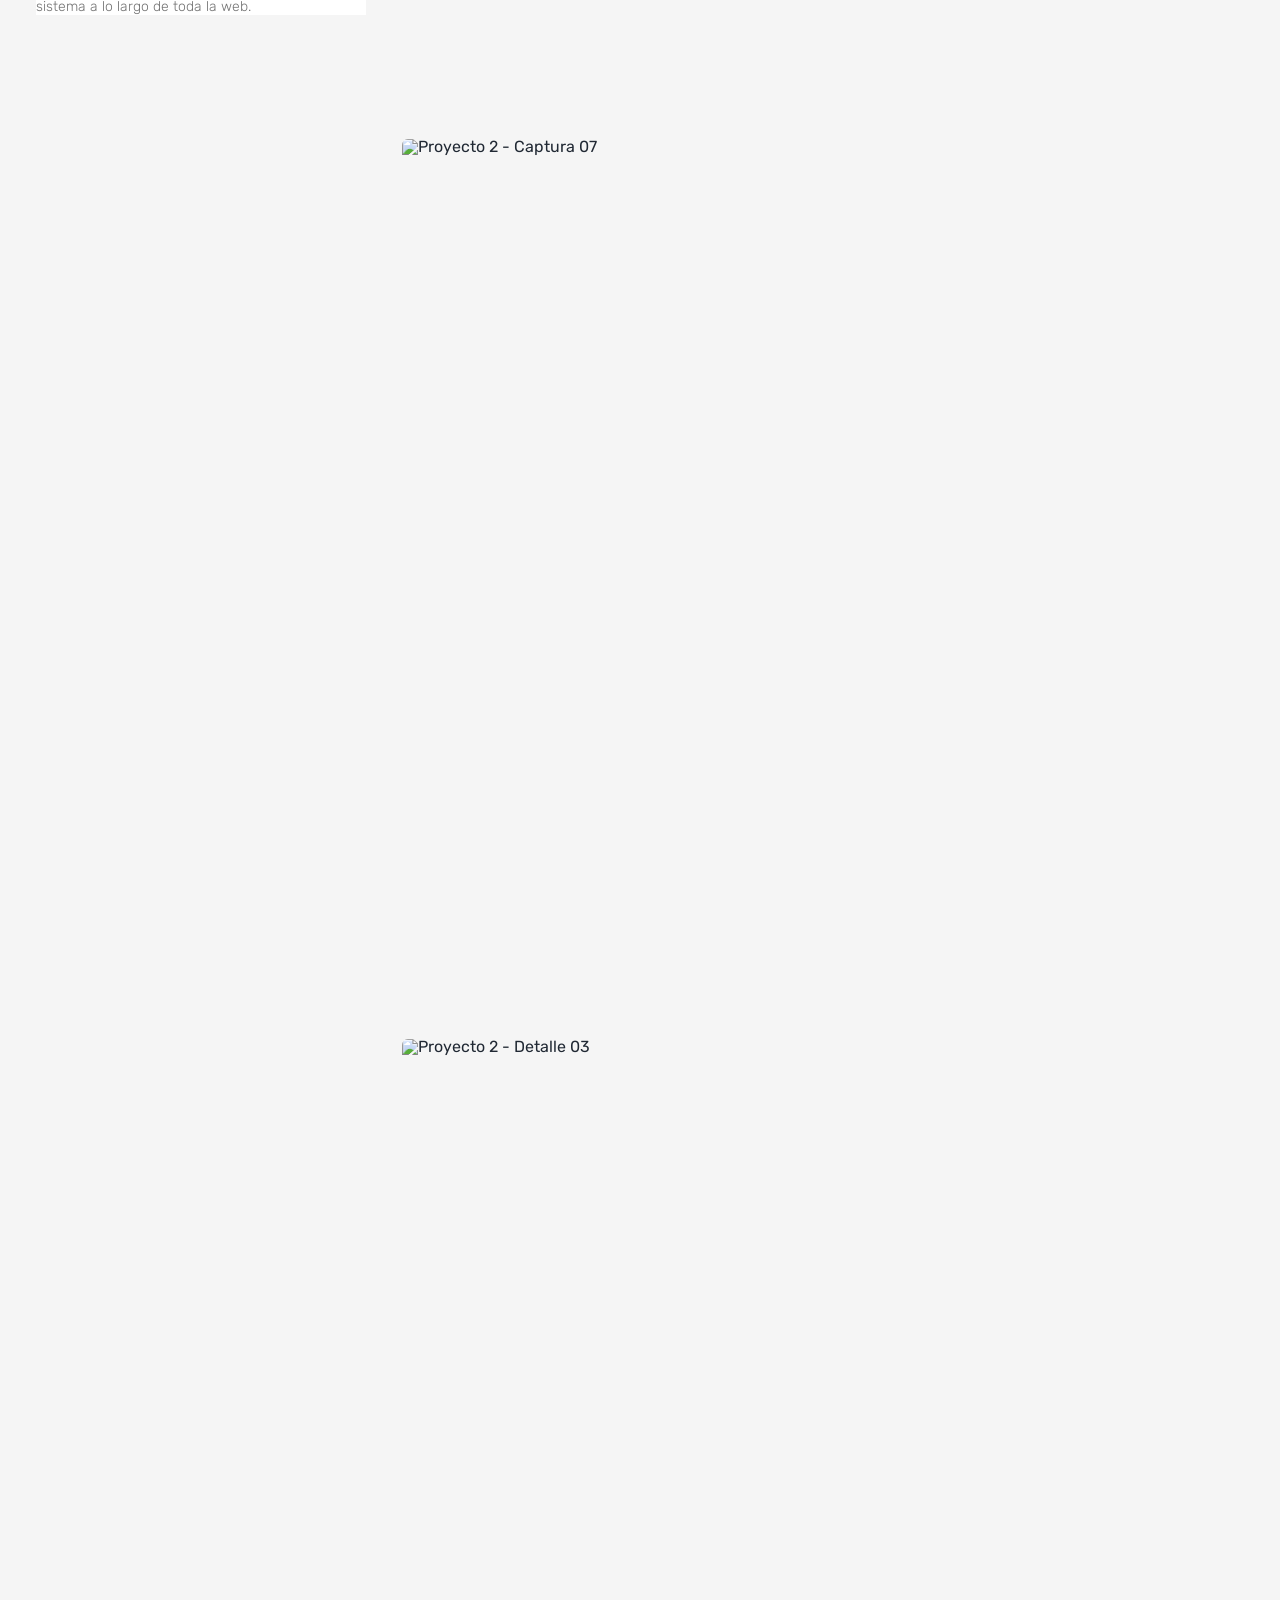
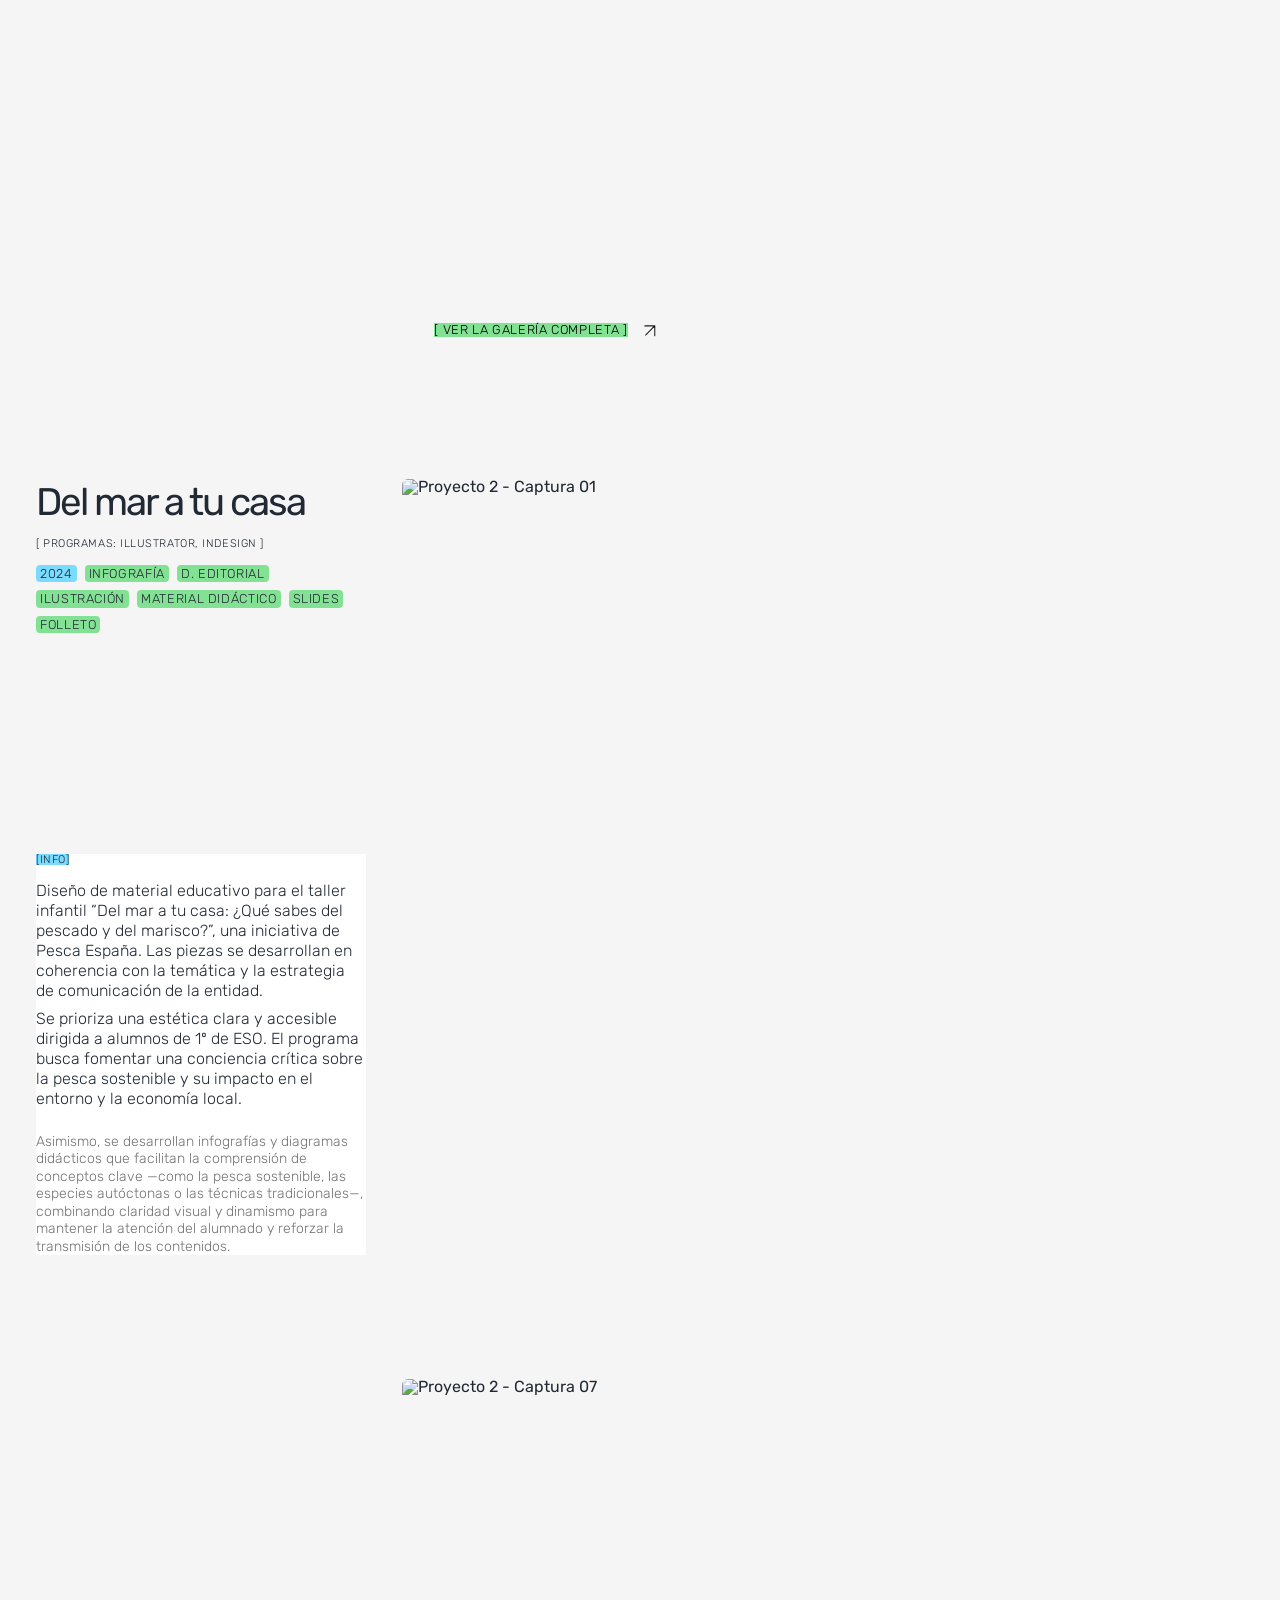
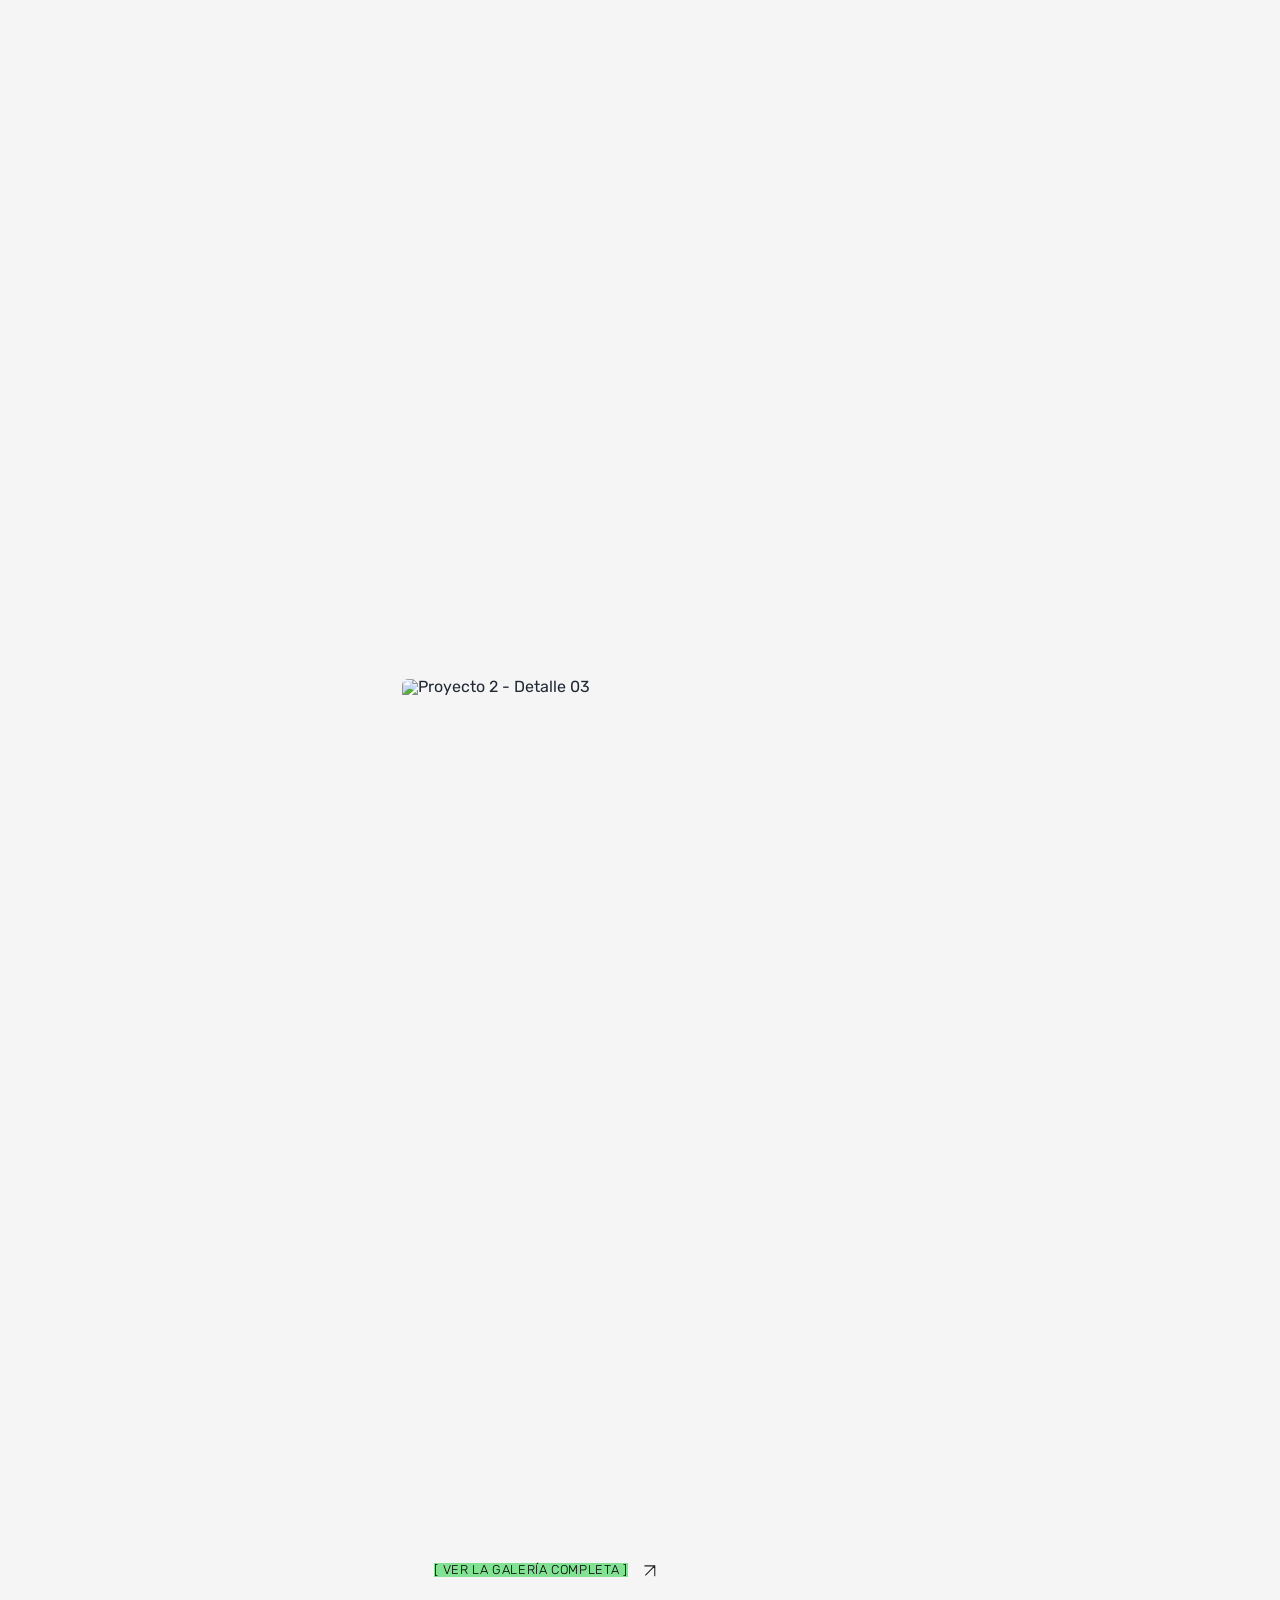
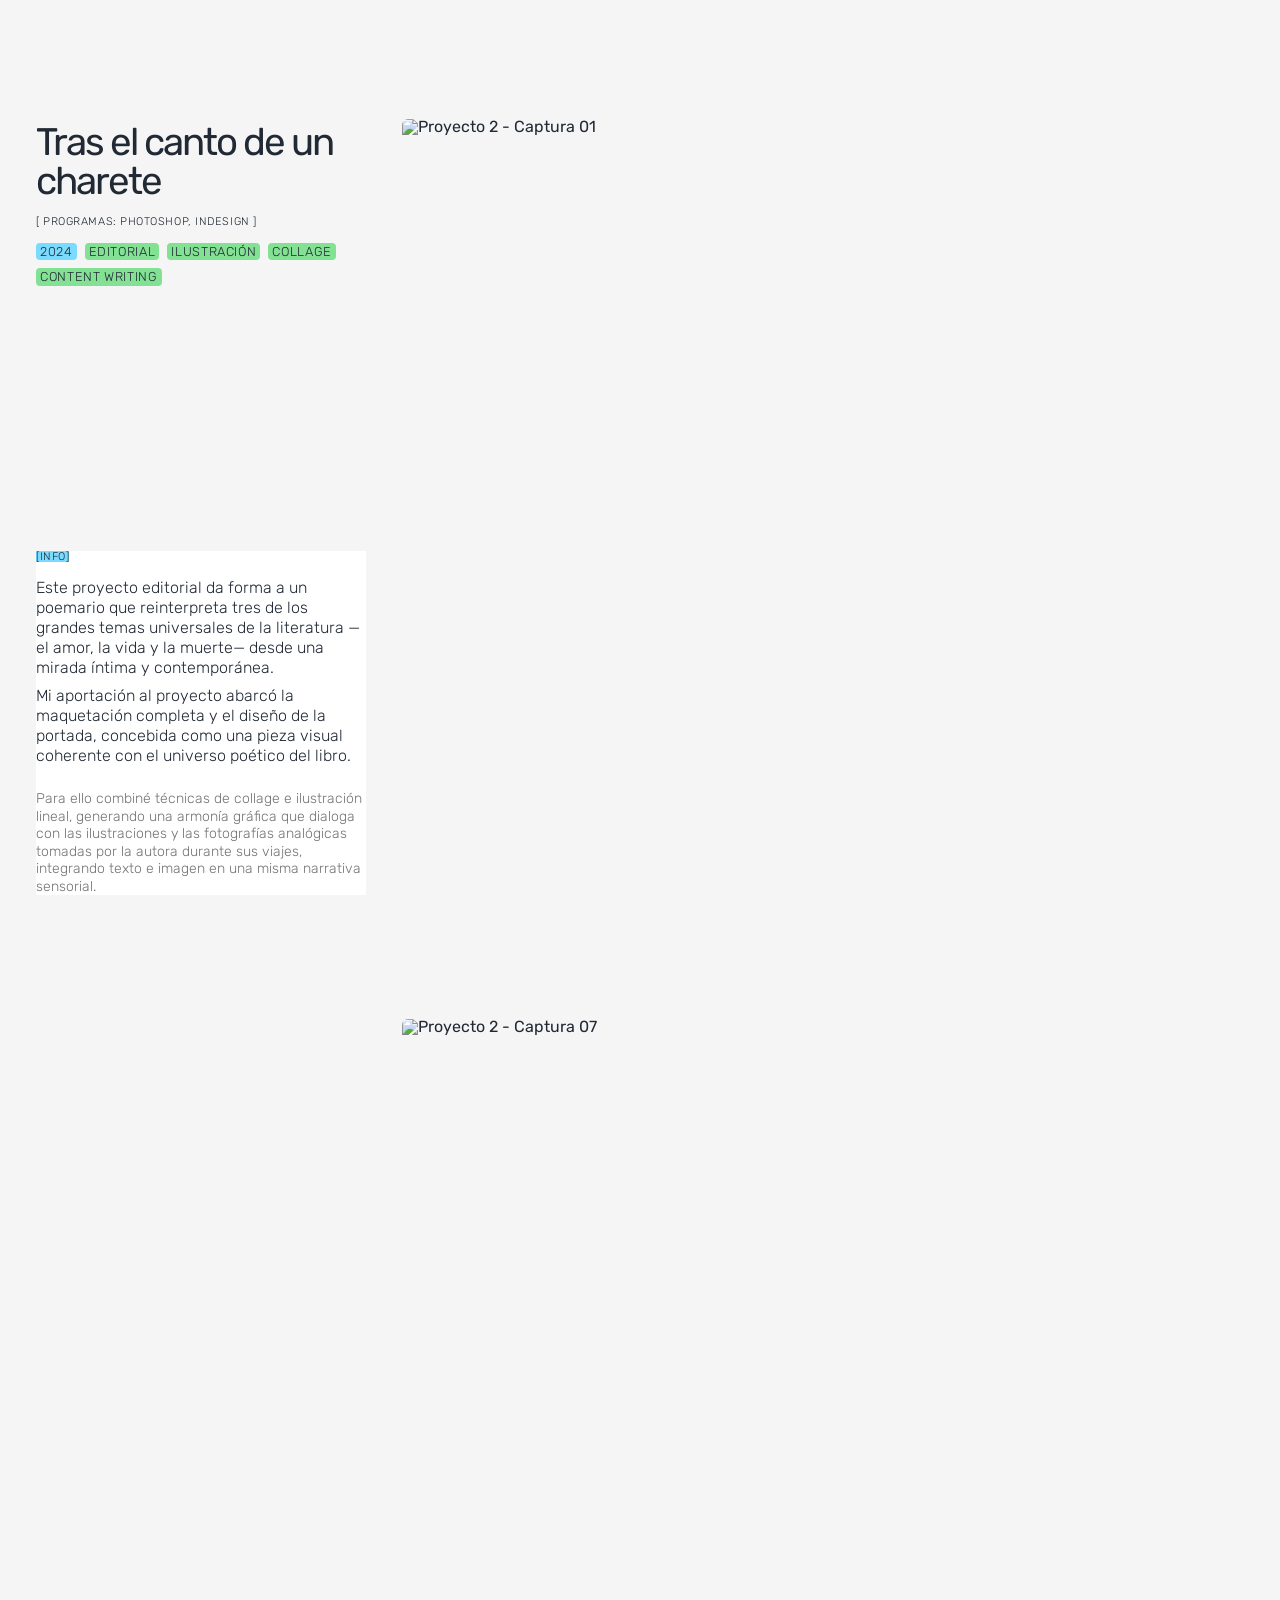
==== commit 78b3c028: "fix: mobile responsive" ====
--- a/index.html
+++ b/index.html
@@ -576,8 +576,8 @@
 
 <footer class="project-footer" id="footer">
 
-  <div class="flex-group space">
-    <div class="flex-group u-gap-8">
+  <div class="flex-group space m-gap-32">
+    <div class="flex-group u-gap-8 m-gap-16">
     <a class="email" href="mailto:hola@estracurricular.es">hola@estracurricular.es
       <svg width="25" height="25" viewBox="0 0 17 17" fill="none">
         <path d="M2.25414 14.2072L15.1341 1.34655M1.25 1.25H15.25V15.25" stroke="#1E1E1C" stroke-width="1.5" stroke-miterlimit="10" stroke-linecap="round"/>
@@ -591,18 +591,18 @@
     </div>
 
     <div class="flex-group column u-gap-8">
-     <div class="flex-group row u-gap-16 u-mg-4">
+     <div class="flex-group row-gap u-gap-16 u-mg-4 m-gap-8">
         <a href="https://www.instagram.com/estracurricular/" class="tag white u-bulletVerde" target="_blank" rel="noopener">instagram</a>
         <a href="https://www.instagram.com/estracurricular/" class="tag white u-bulletRojo" target="_blank" rel="noopener">linkeding</a>
         <span class="tag white u-bulletVerde">+32 653 06 45 02</span>
       </div>
     <span class="label-text u-mg-16">que fuerte que hayas llegado hasta aquí</span>
-    <p class="body" style="width: 430px">Si te encaja lo que ves, estás a un simple "hola" de que empecemos a dar forma a tu próximo proyecto :P</mark></p>
+    <p class="body" style="max-width: 430px">Si te encaja lo que ves, estás a un simple "hola" de que empecemos a dar forma a tu próximo proyecto :P</mark></p>
     </div>
 
   </div>  
 
-  <div class="flex-group u-gap-32" style="justify-content:end;align-items:center">
+  <div class="flex-group u-gap-32 m-mg-40" style="justify-content:end;align-items:center">
     <img src="/img/yo-pequeña.svg" width="200" alt="soy yo">
     <p class="label-text" style="white-space:wrap">Diseñado en Figma, maquetado con código limpio y cariño.</p>
   </div>
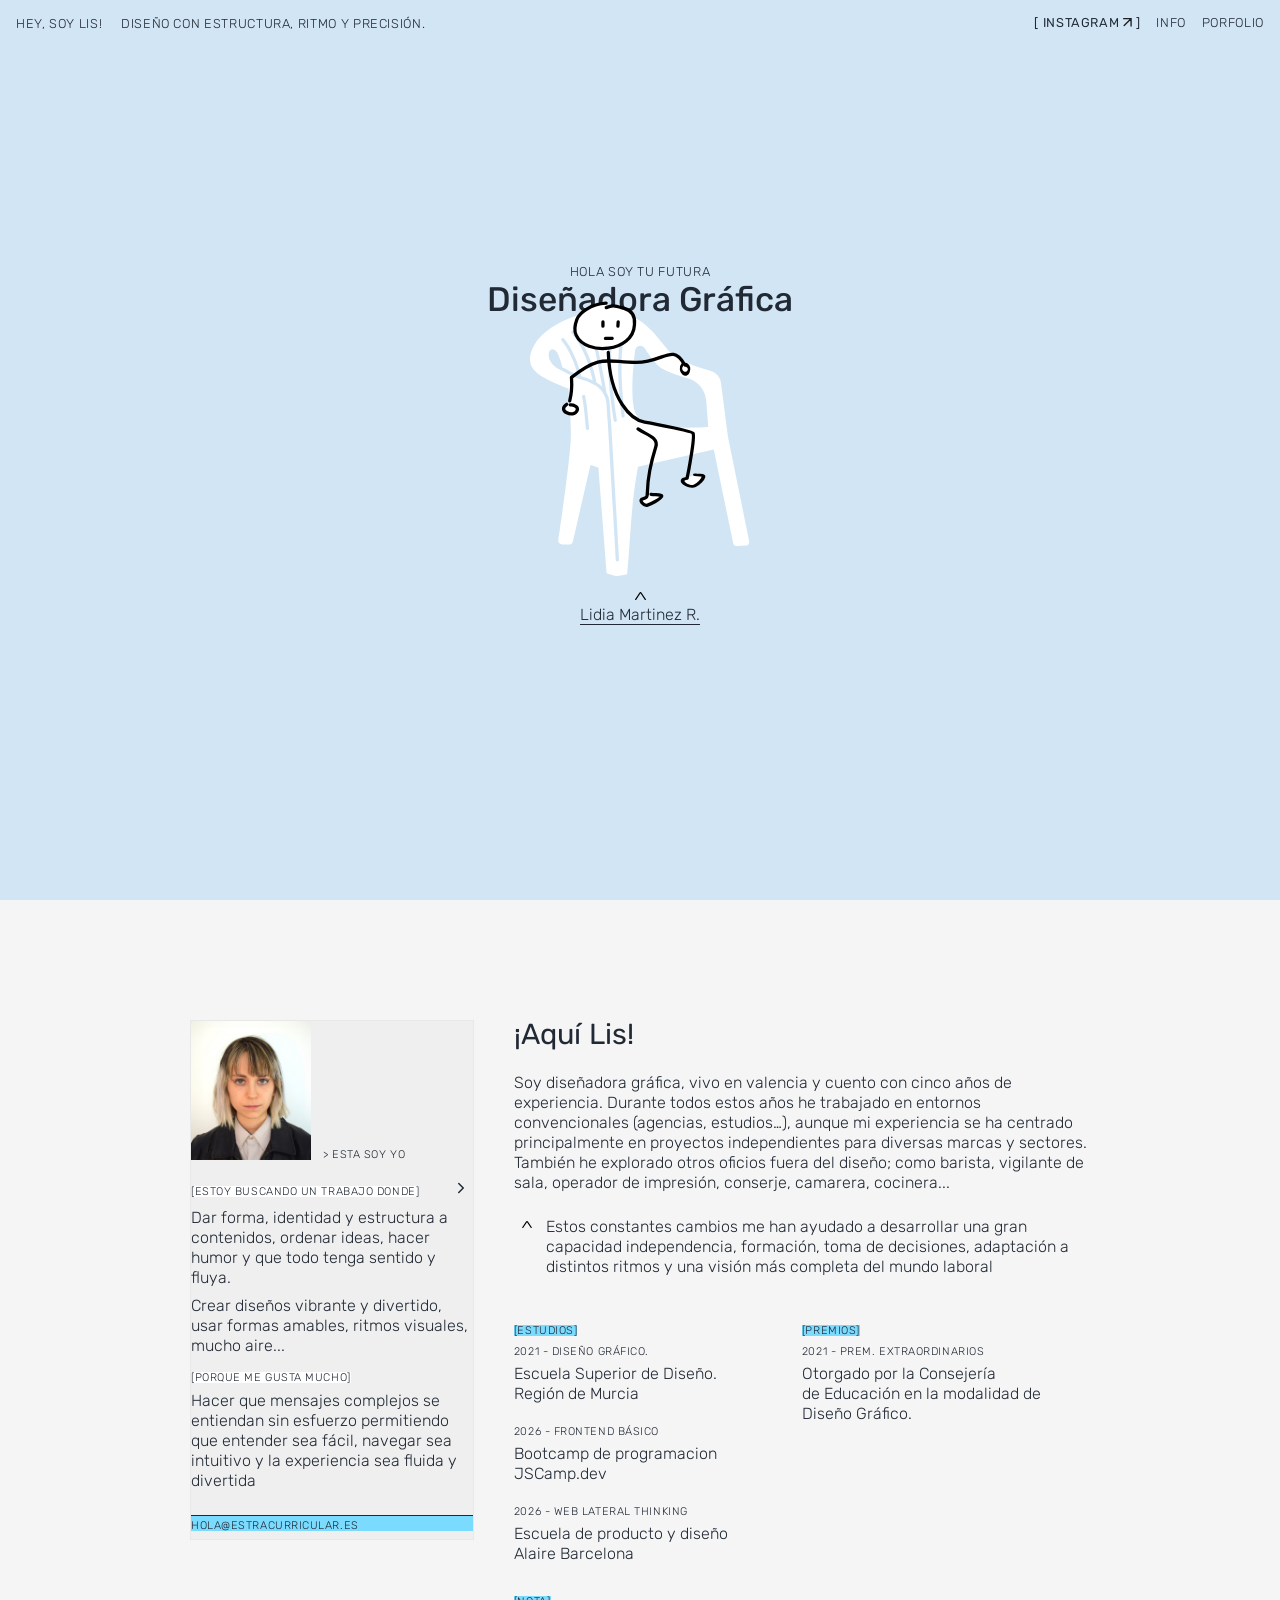
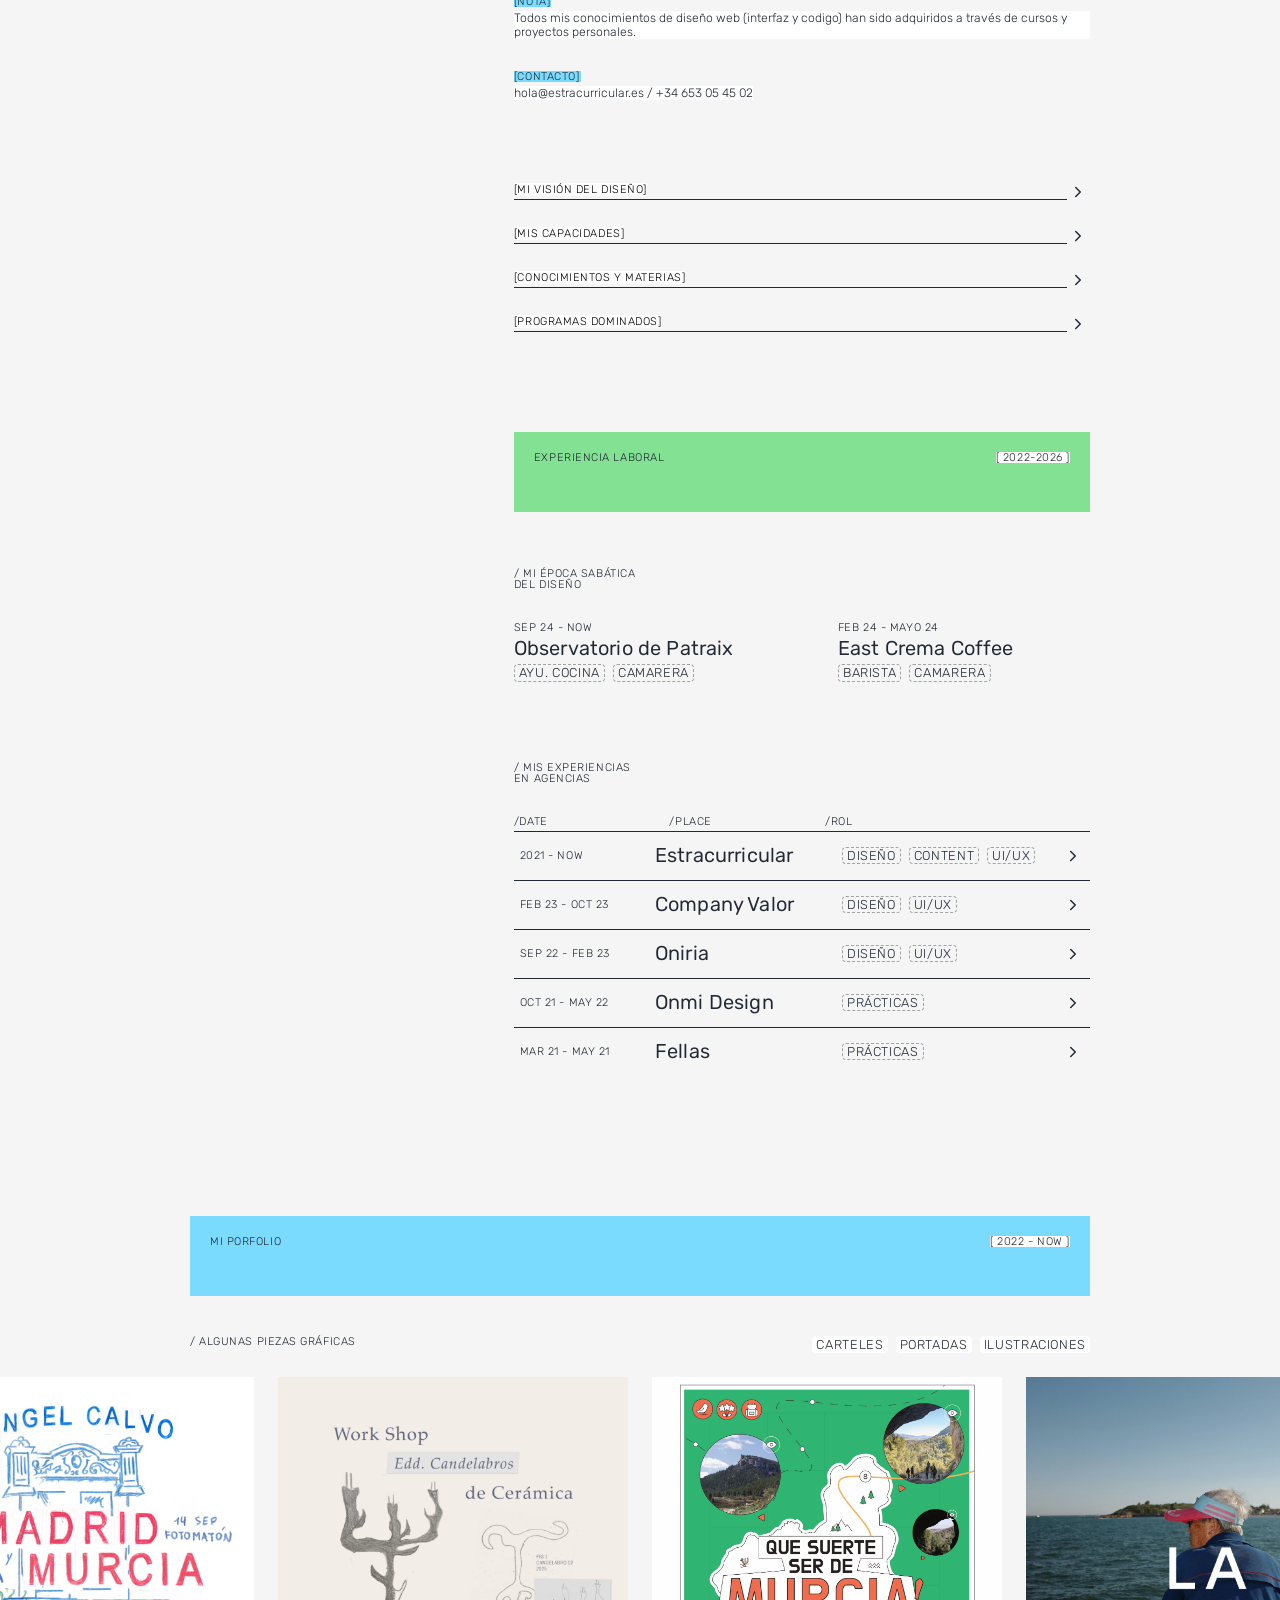
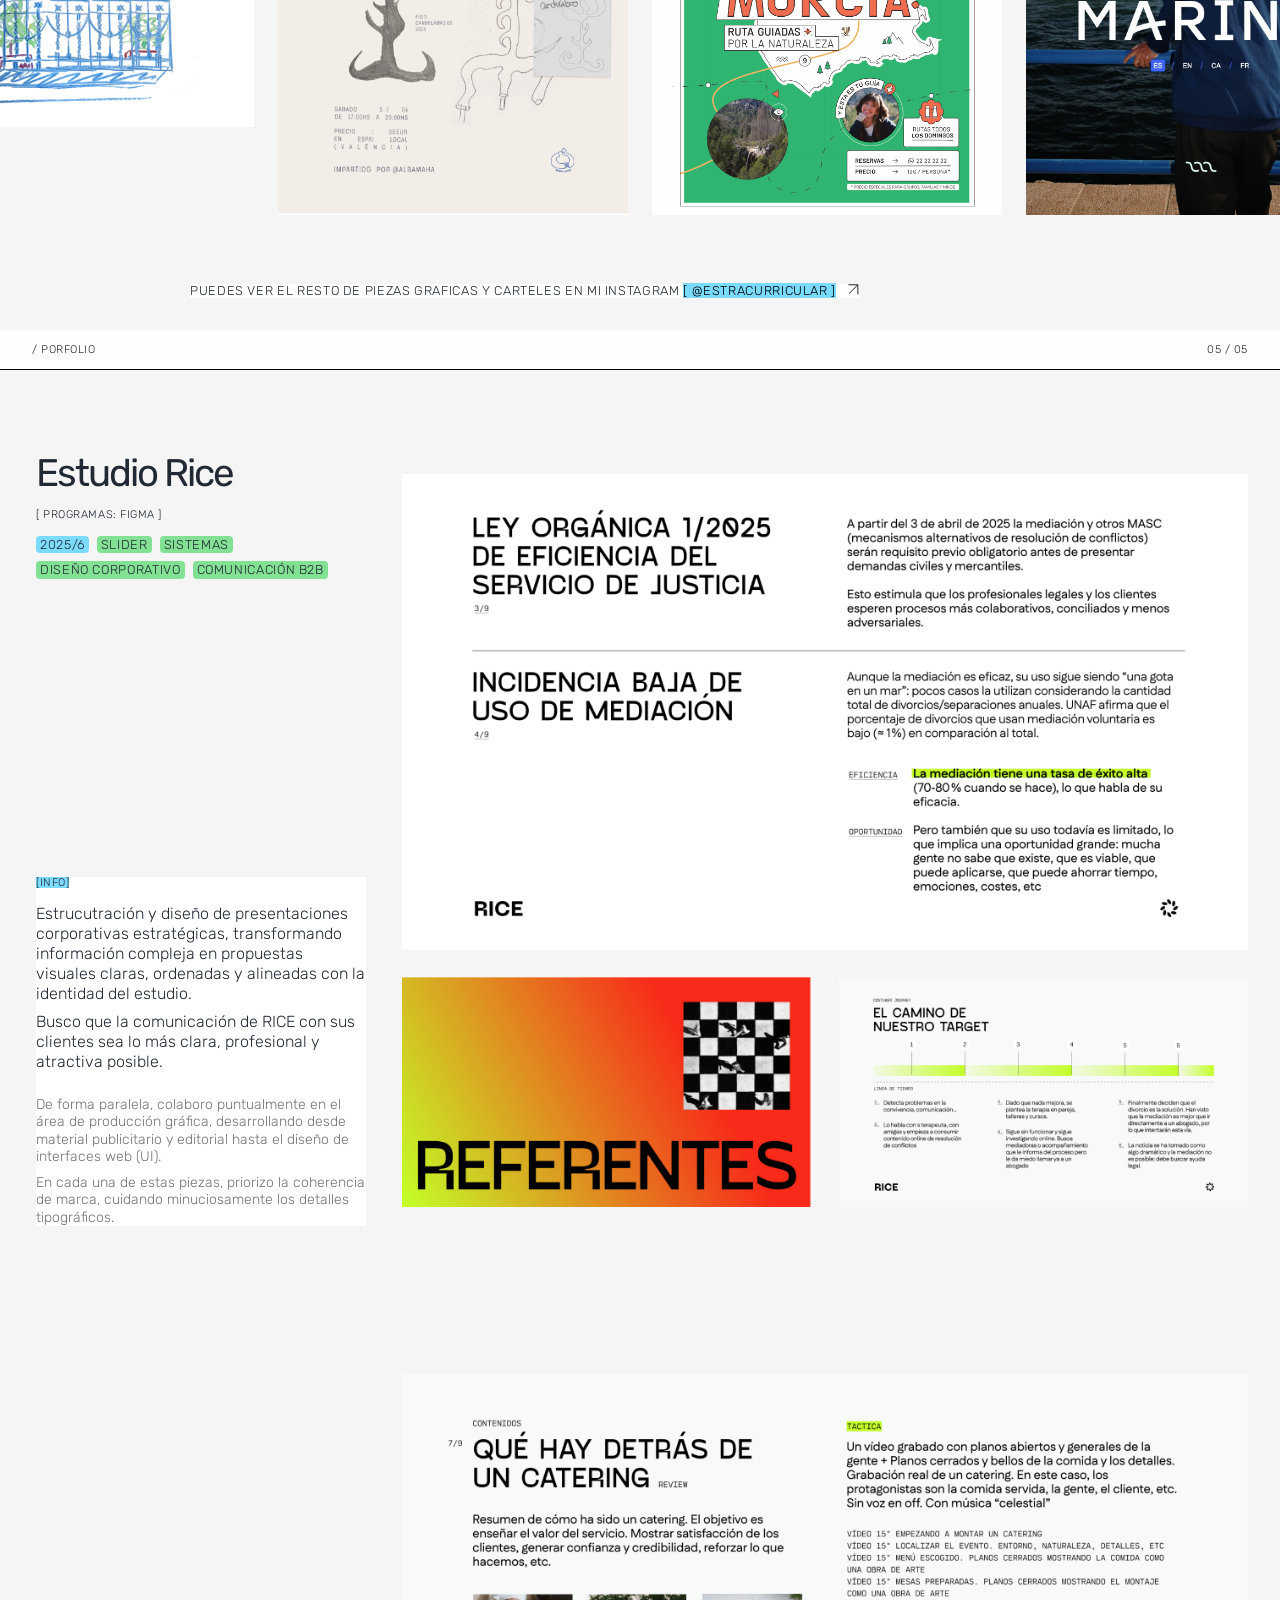
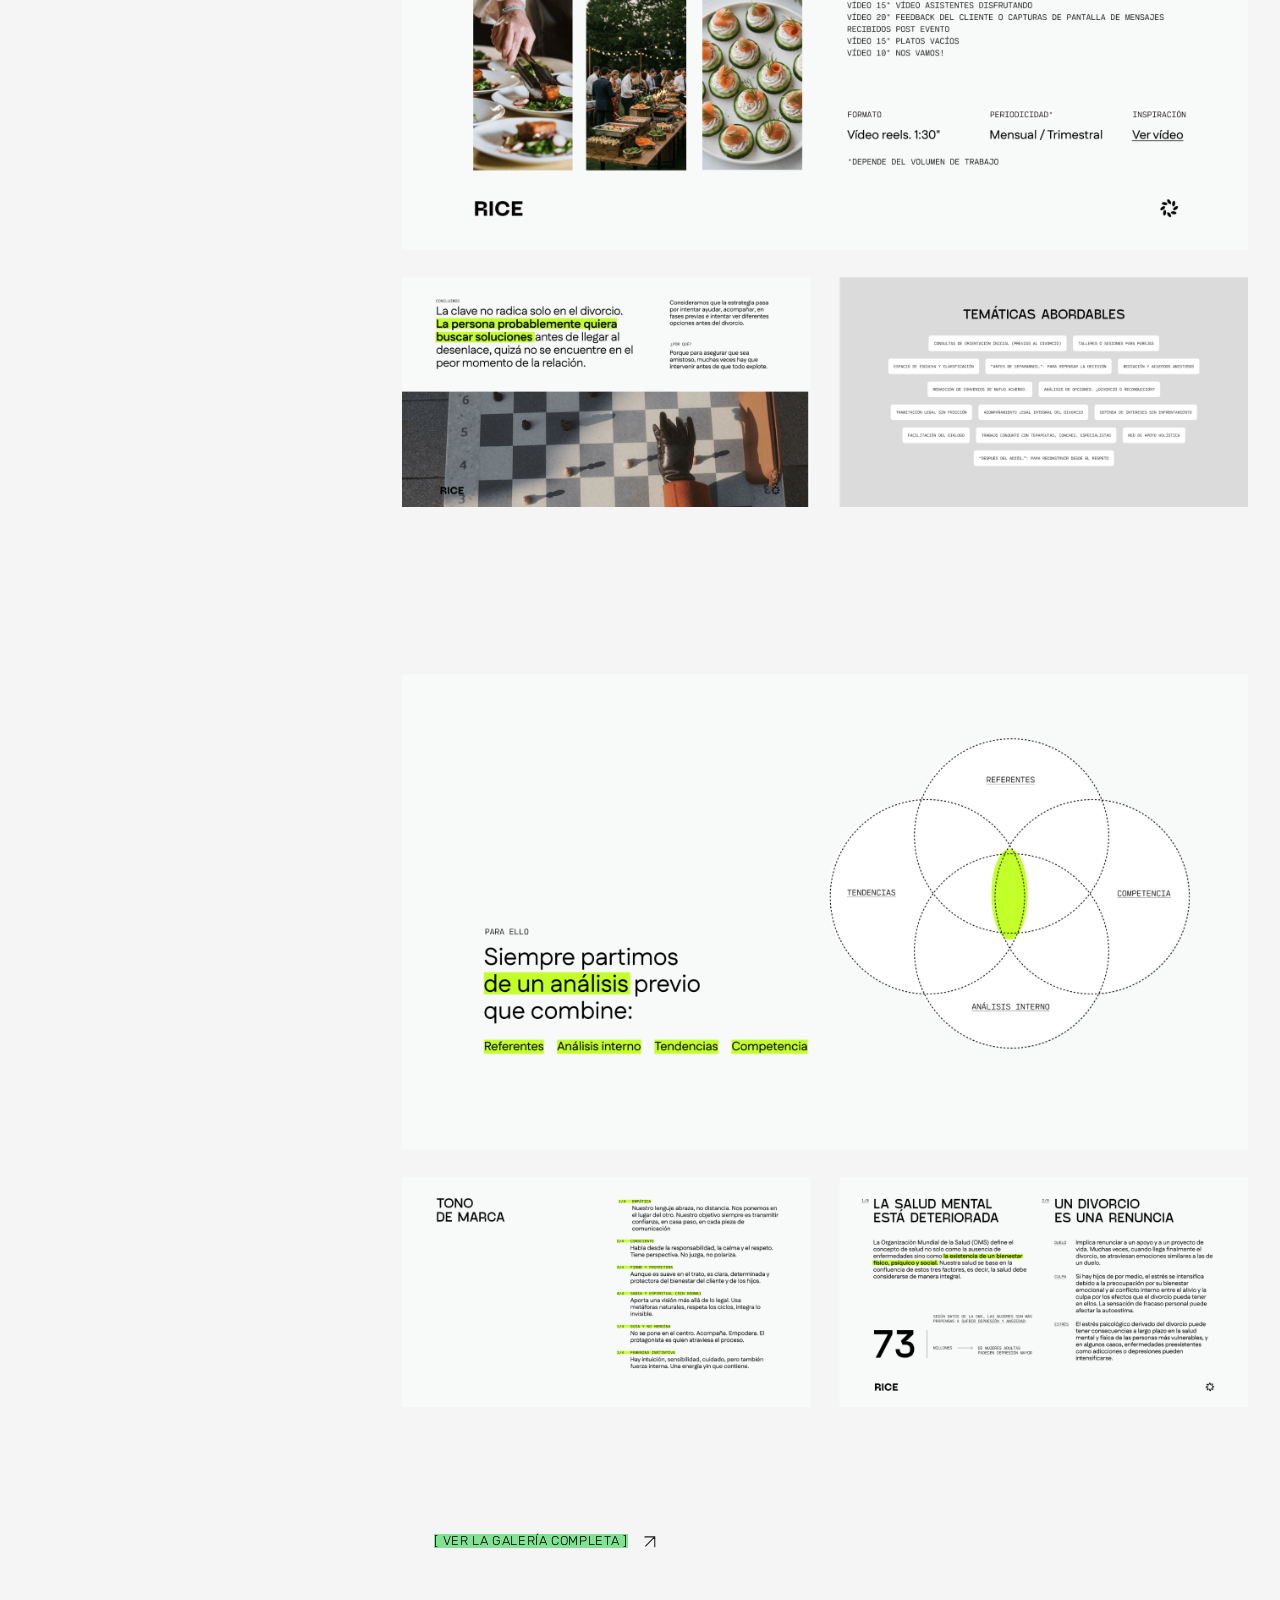
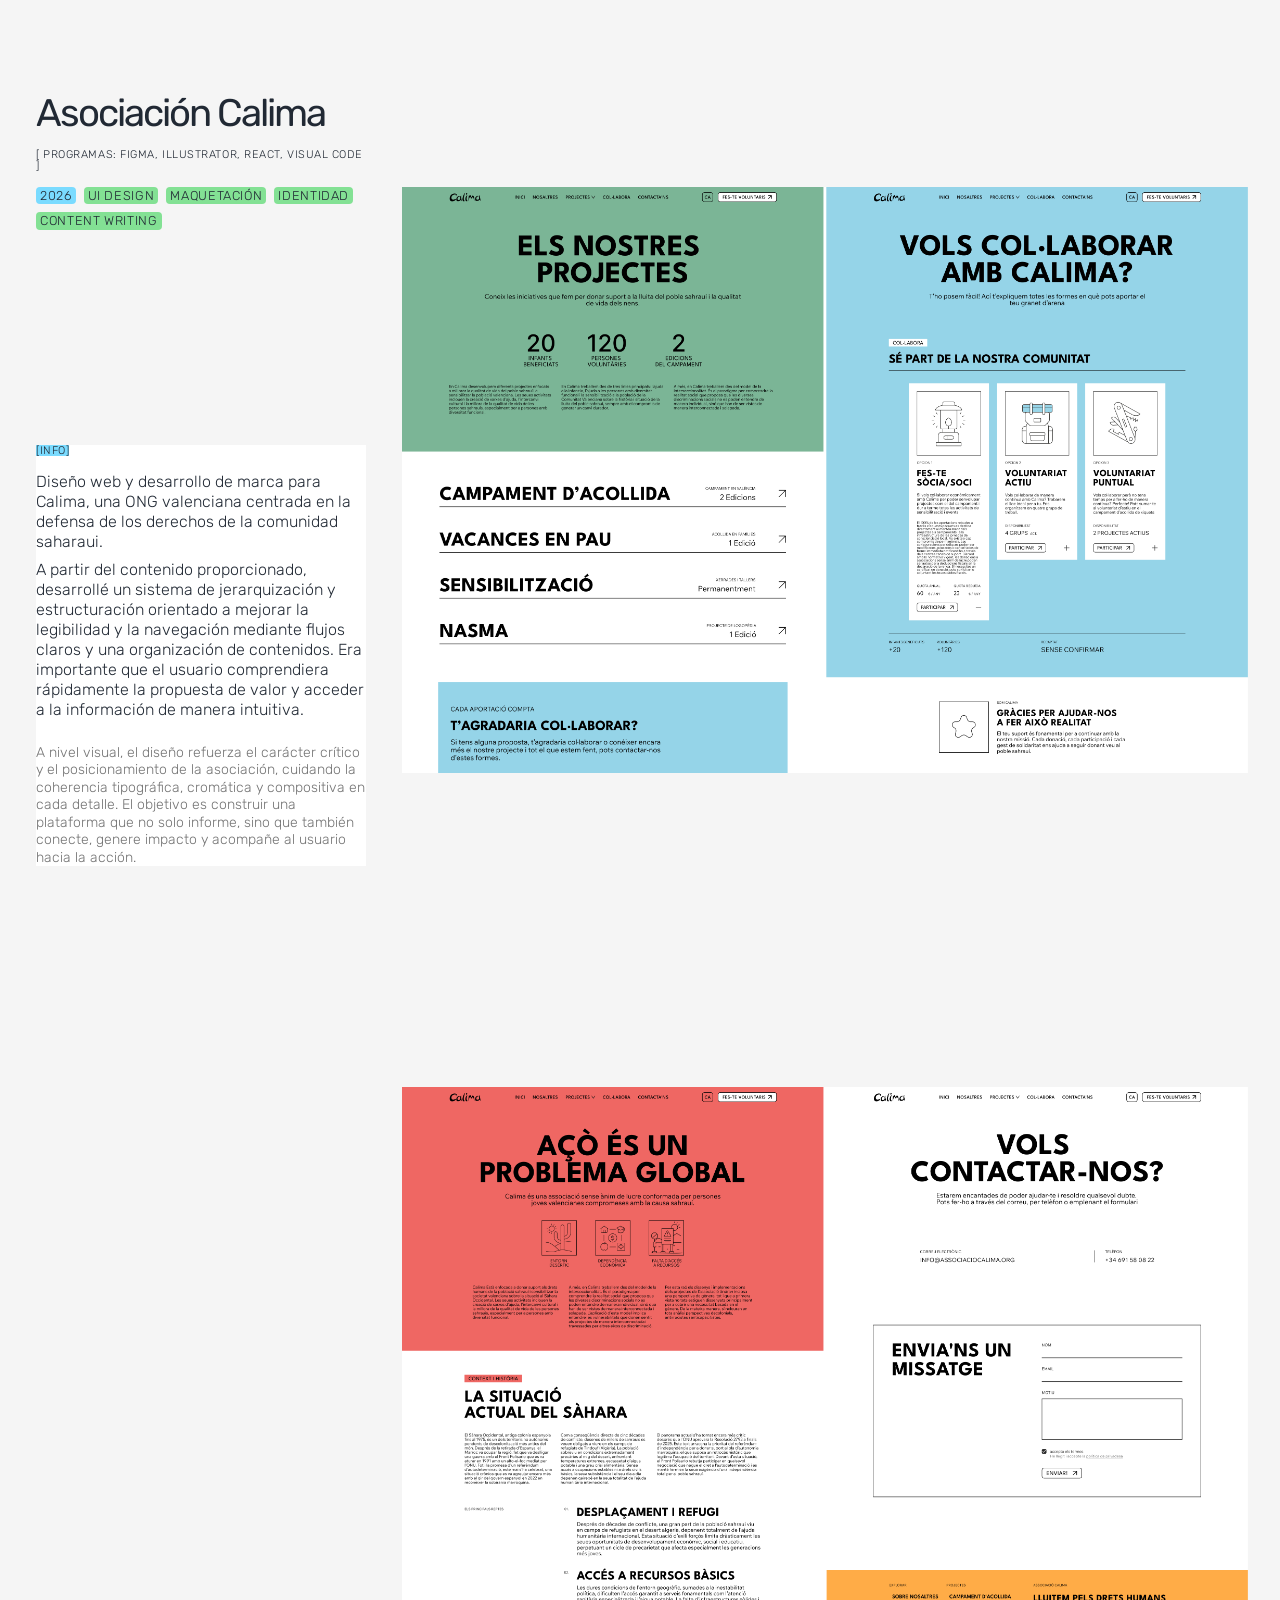
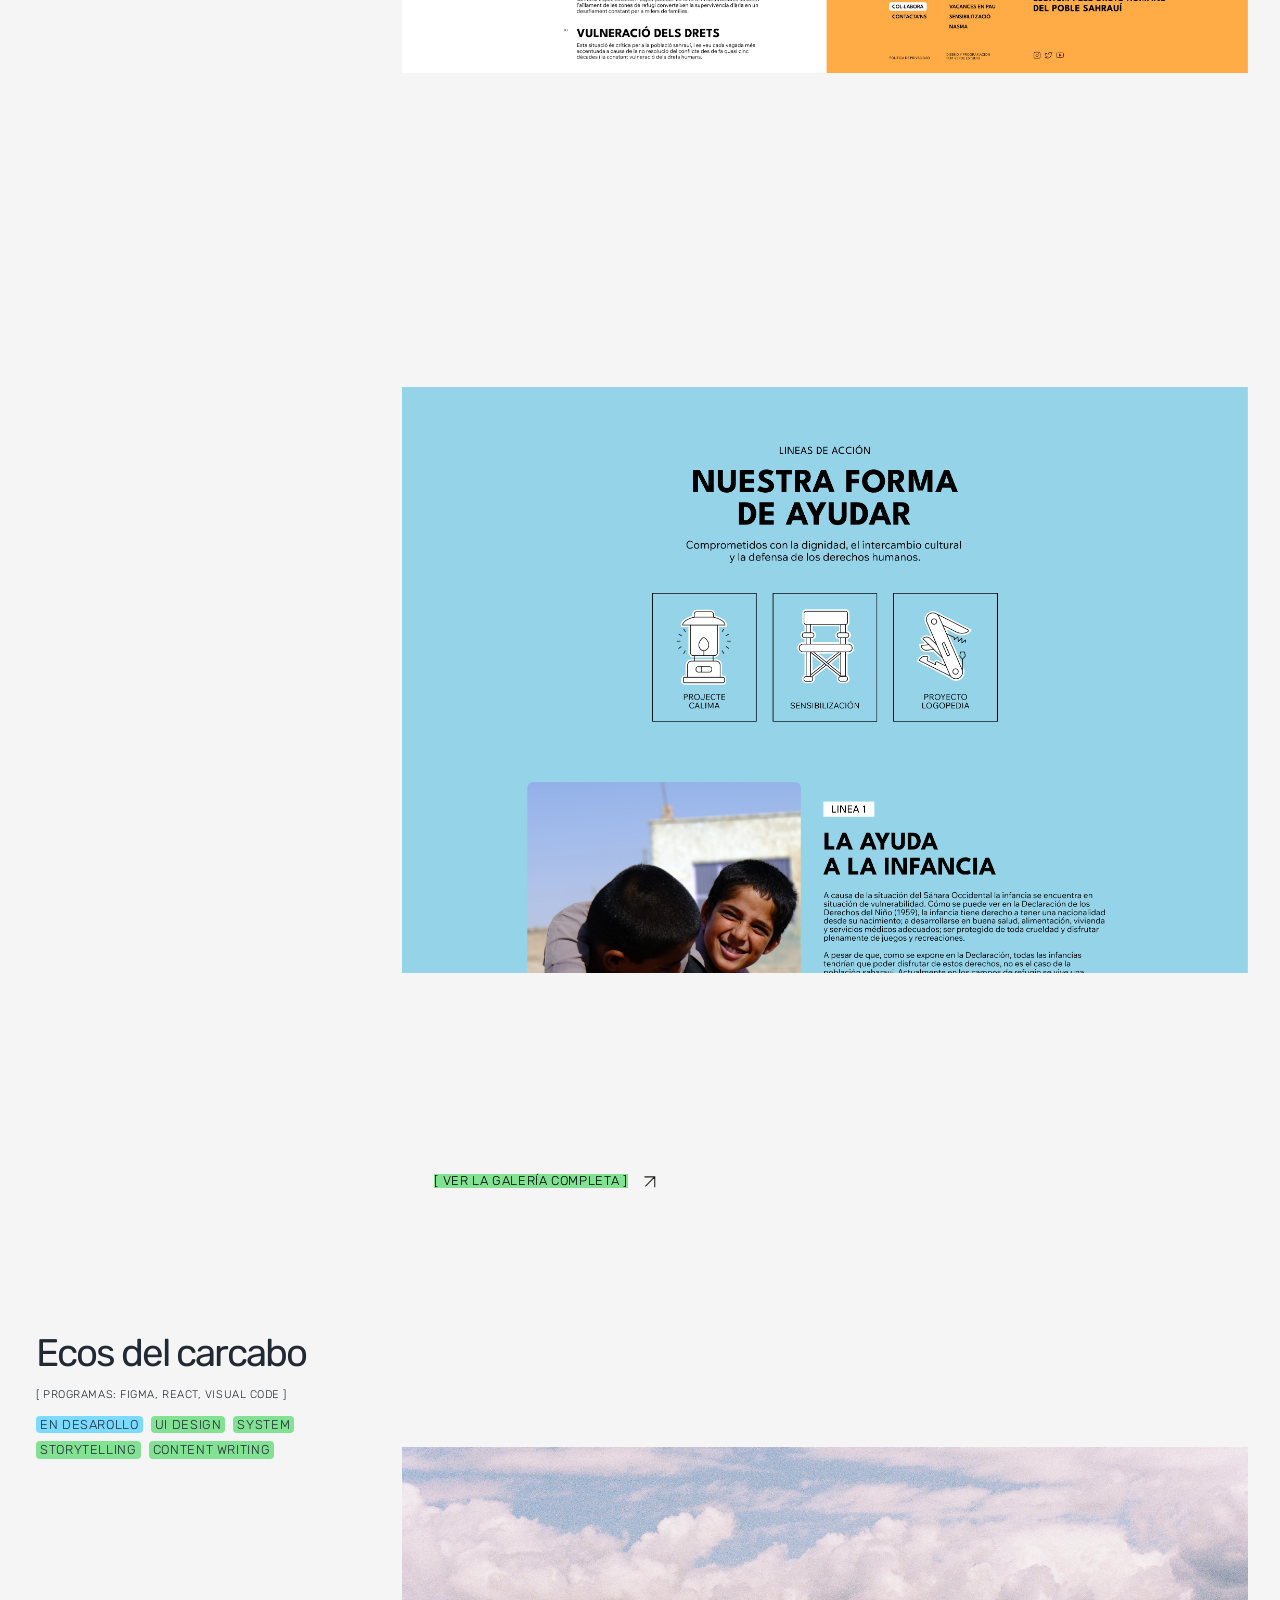
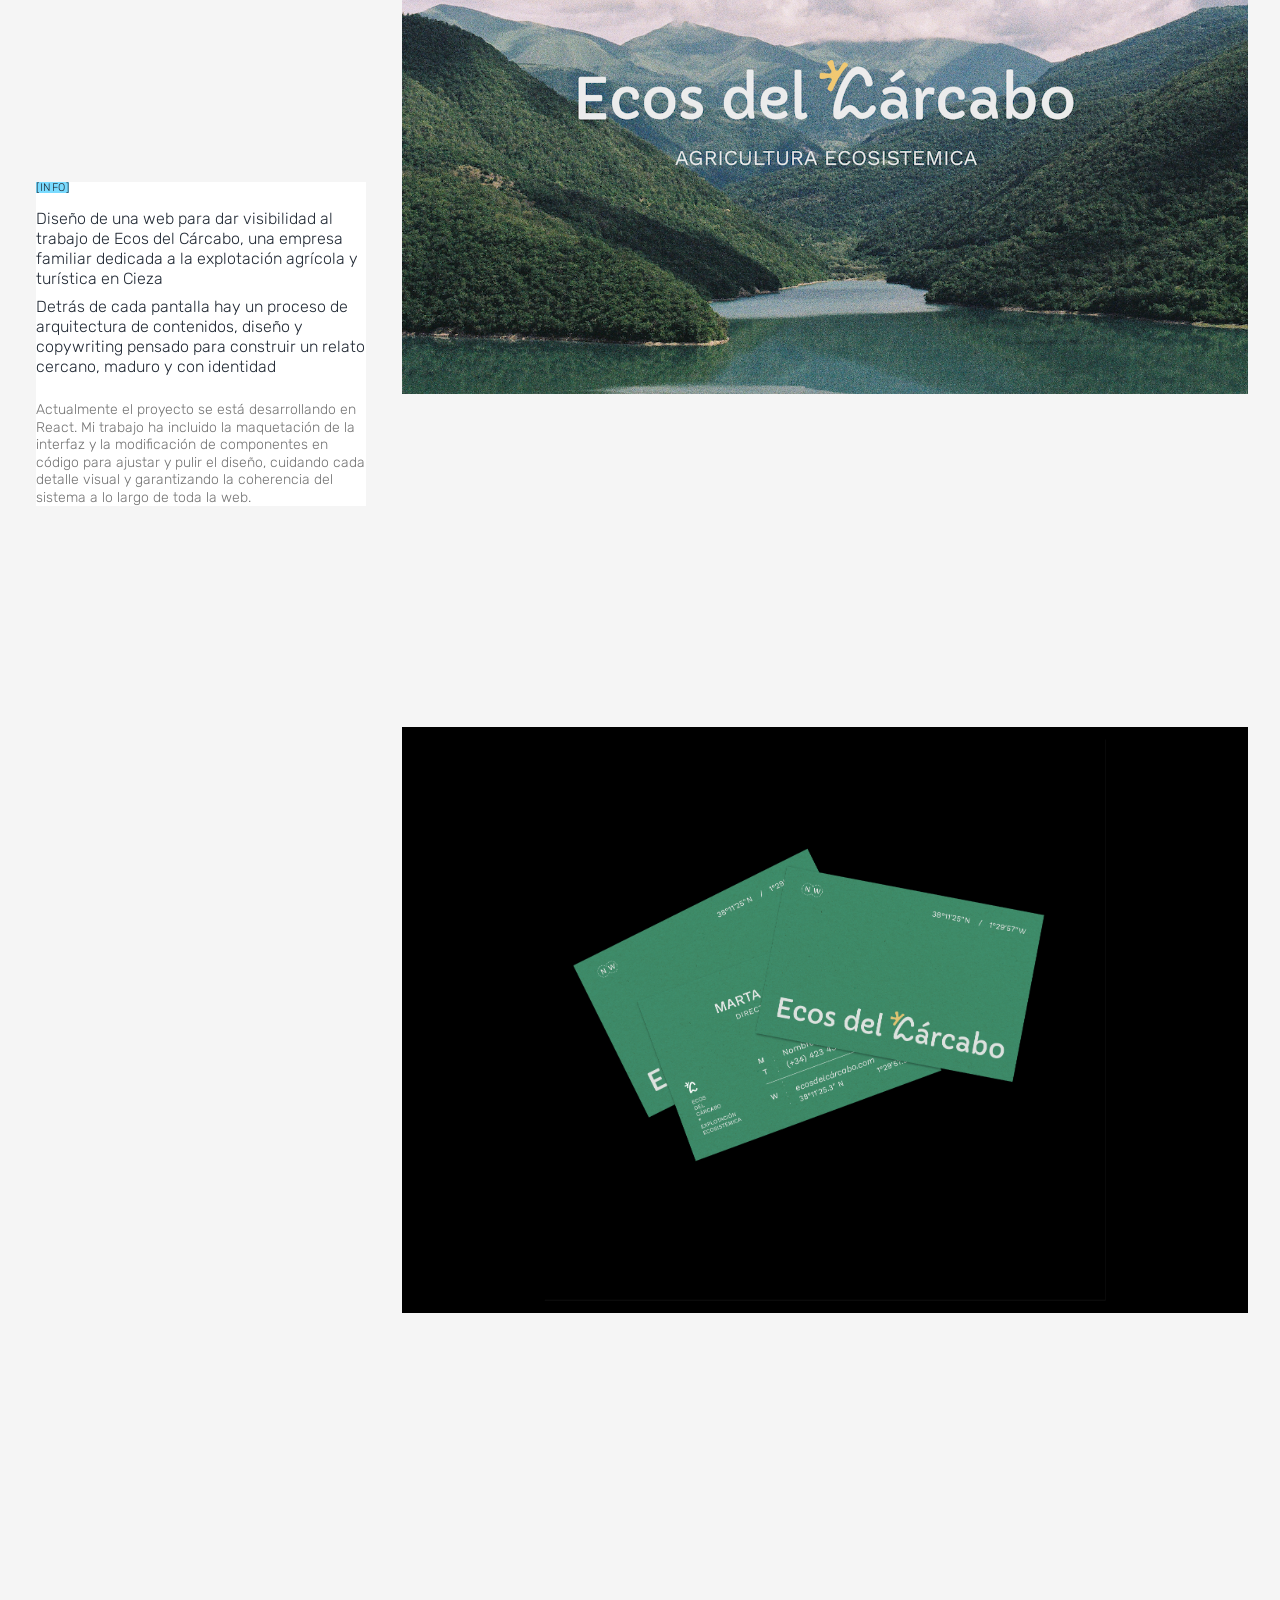
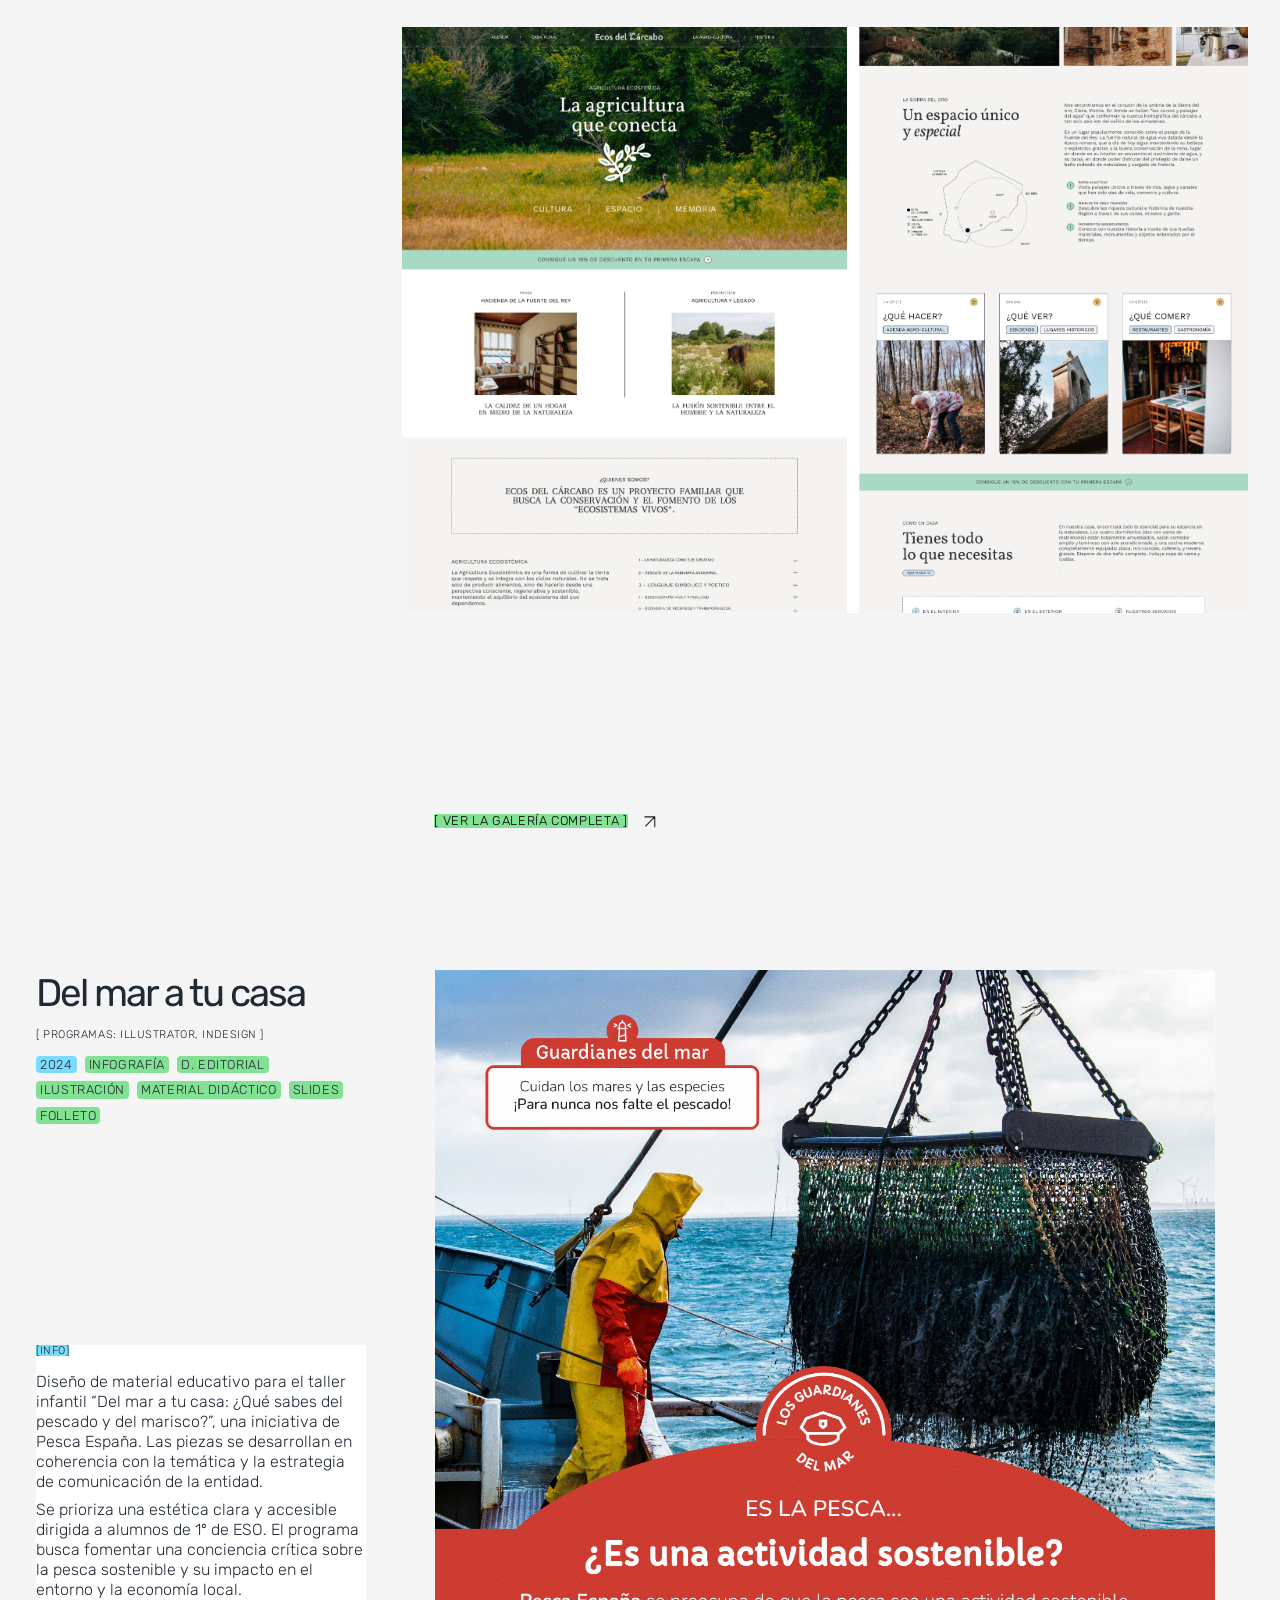
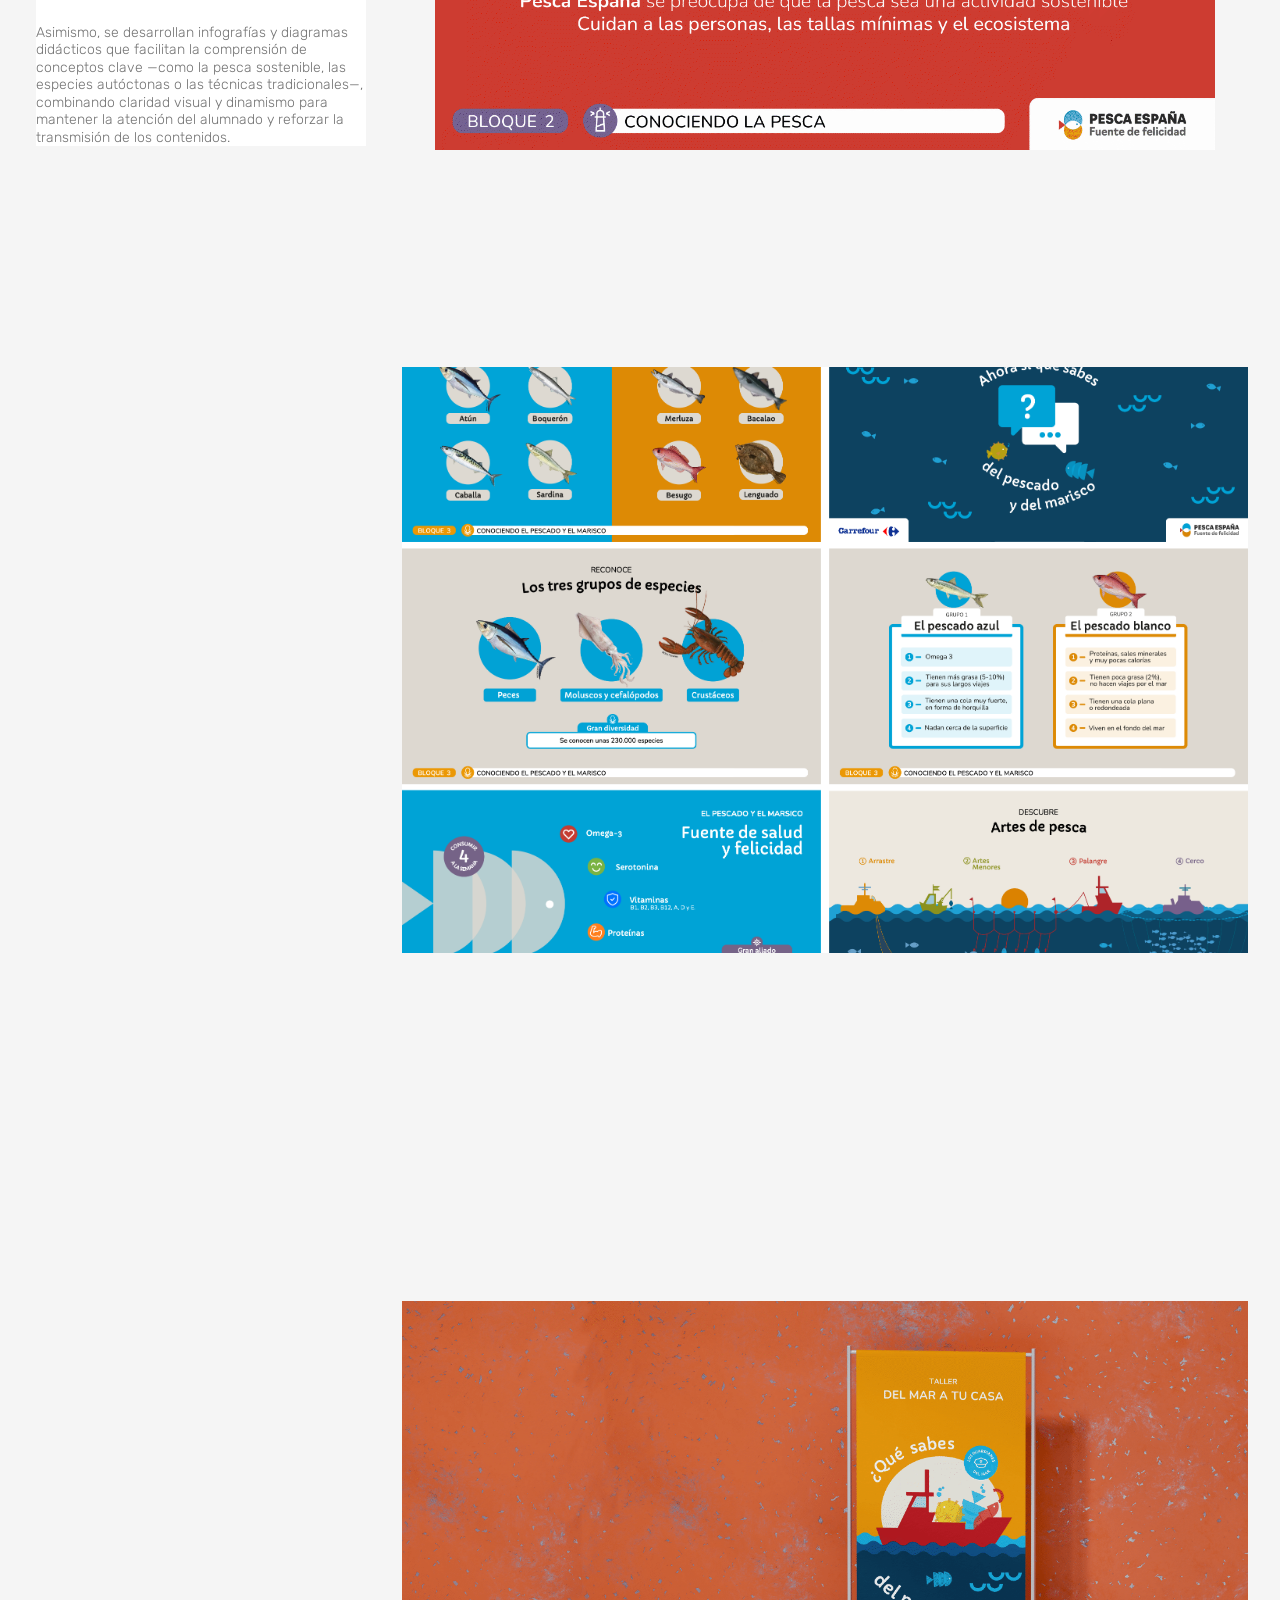
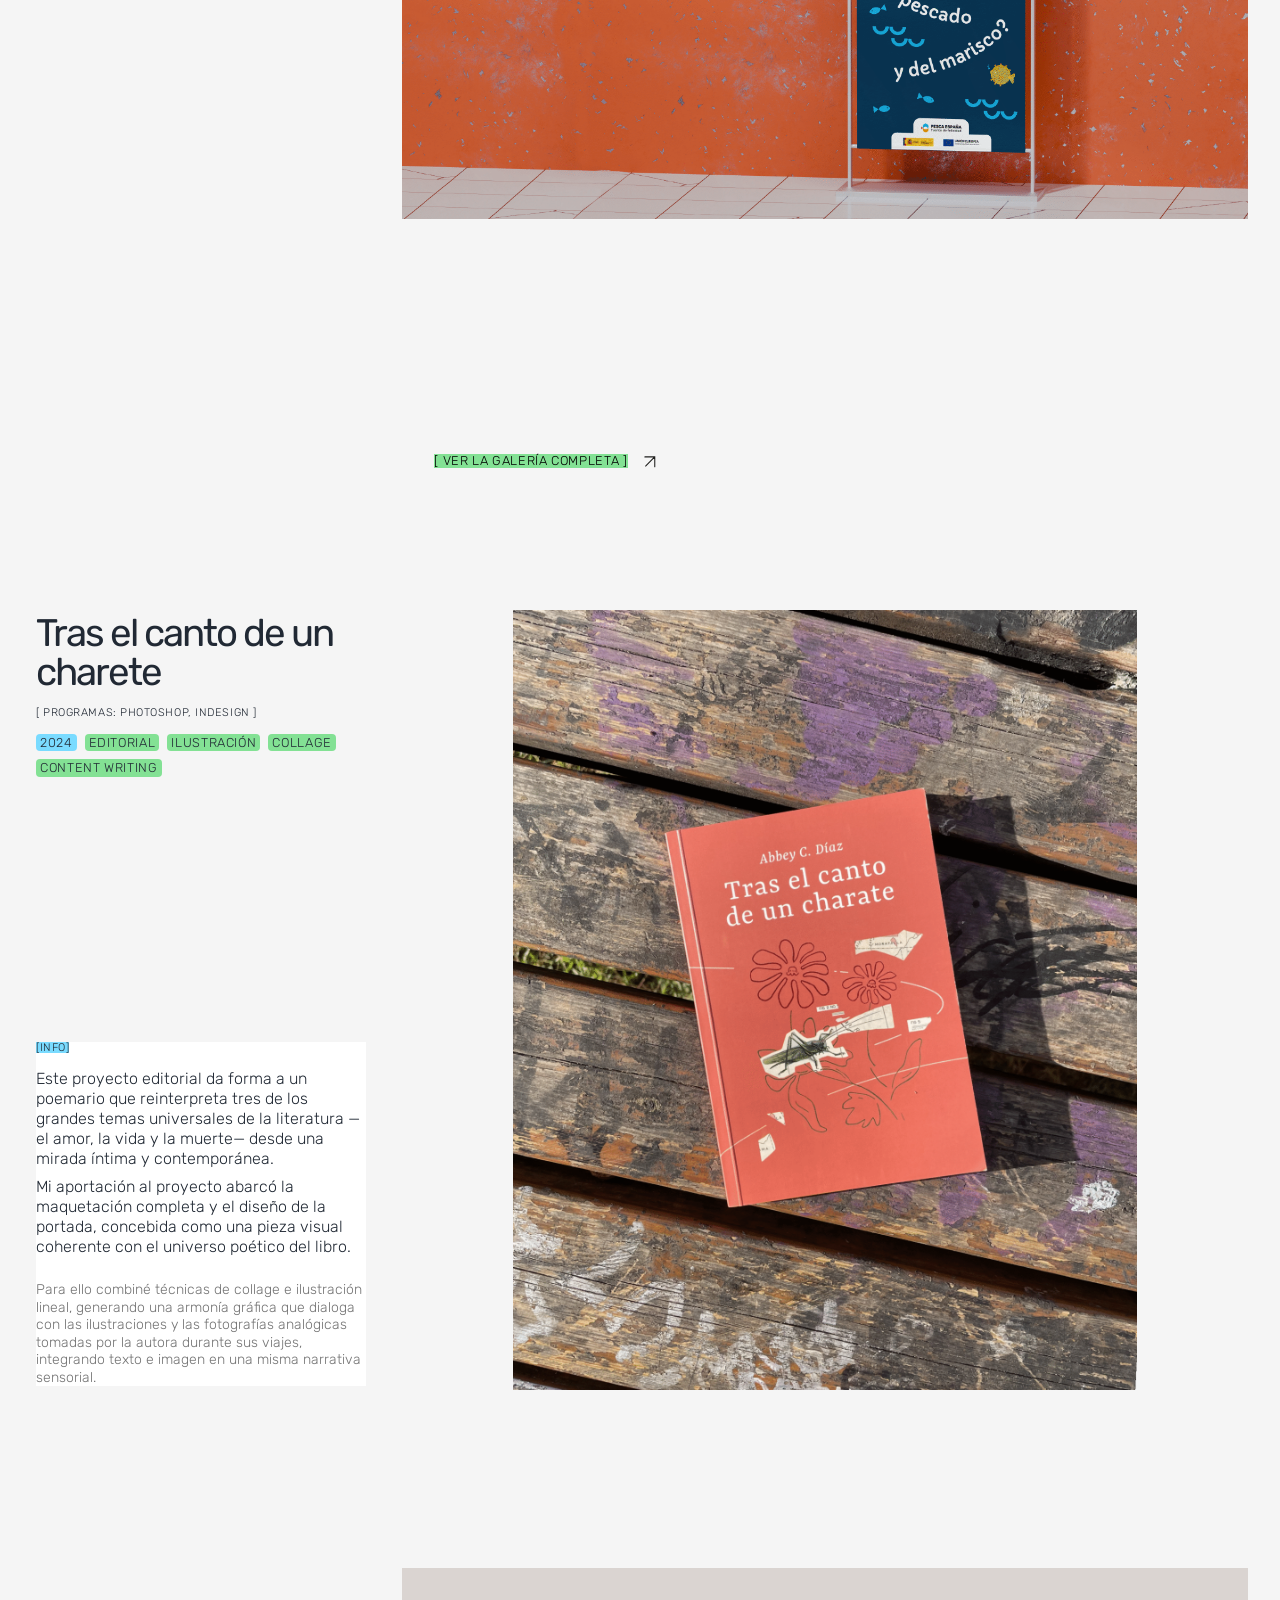
==== commit c8e948b3: "fix: rutas" ====
--- a/index.html
+++ b/index.html
@@ -36,7 +36,7 @@
                     <path d="M2.25414 14.2072L15.1341 1.34655M1.25 1.25H15.25V15.25" stroke="#1E1E1C" stroke-width="2.5" stroke-miterlimit="10" stroke-linecap="round"/></svg>
                     ]</a>
                 <a class="text-xs u-hide" href="#aboutInfo">Info</a>
-                <a class="text-xs u-hide" href="#seleccionProyecto">Porfolio</a>
+                <a class="text-xs u-hide" href="#carteles">Porfolio</a>
             </nav>
         </div>
         <h1 class="text-xs">Hola soy tu futura</h1>
@@ -603,7 +603,7 @@
   </div>  
 
   <div class="flex-group u-gap-32 m-mg-40" style="justify-content:end;align-items:center">
-    <img src="/img/yo-pequeña.svg" width="200" alt="soy yo">
+    <img src="./img/yo-pequeña.svg" width="200" alt="soy yo">
     <p class="label-text" style="white-space:wrap">Diseñado en Figma, maquetado con código limpio y cariño.</p>
   </div>
 
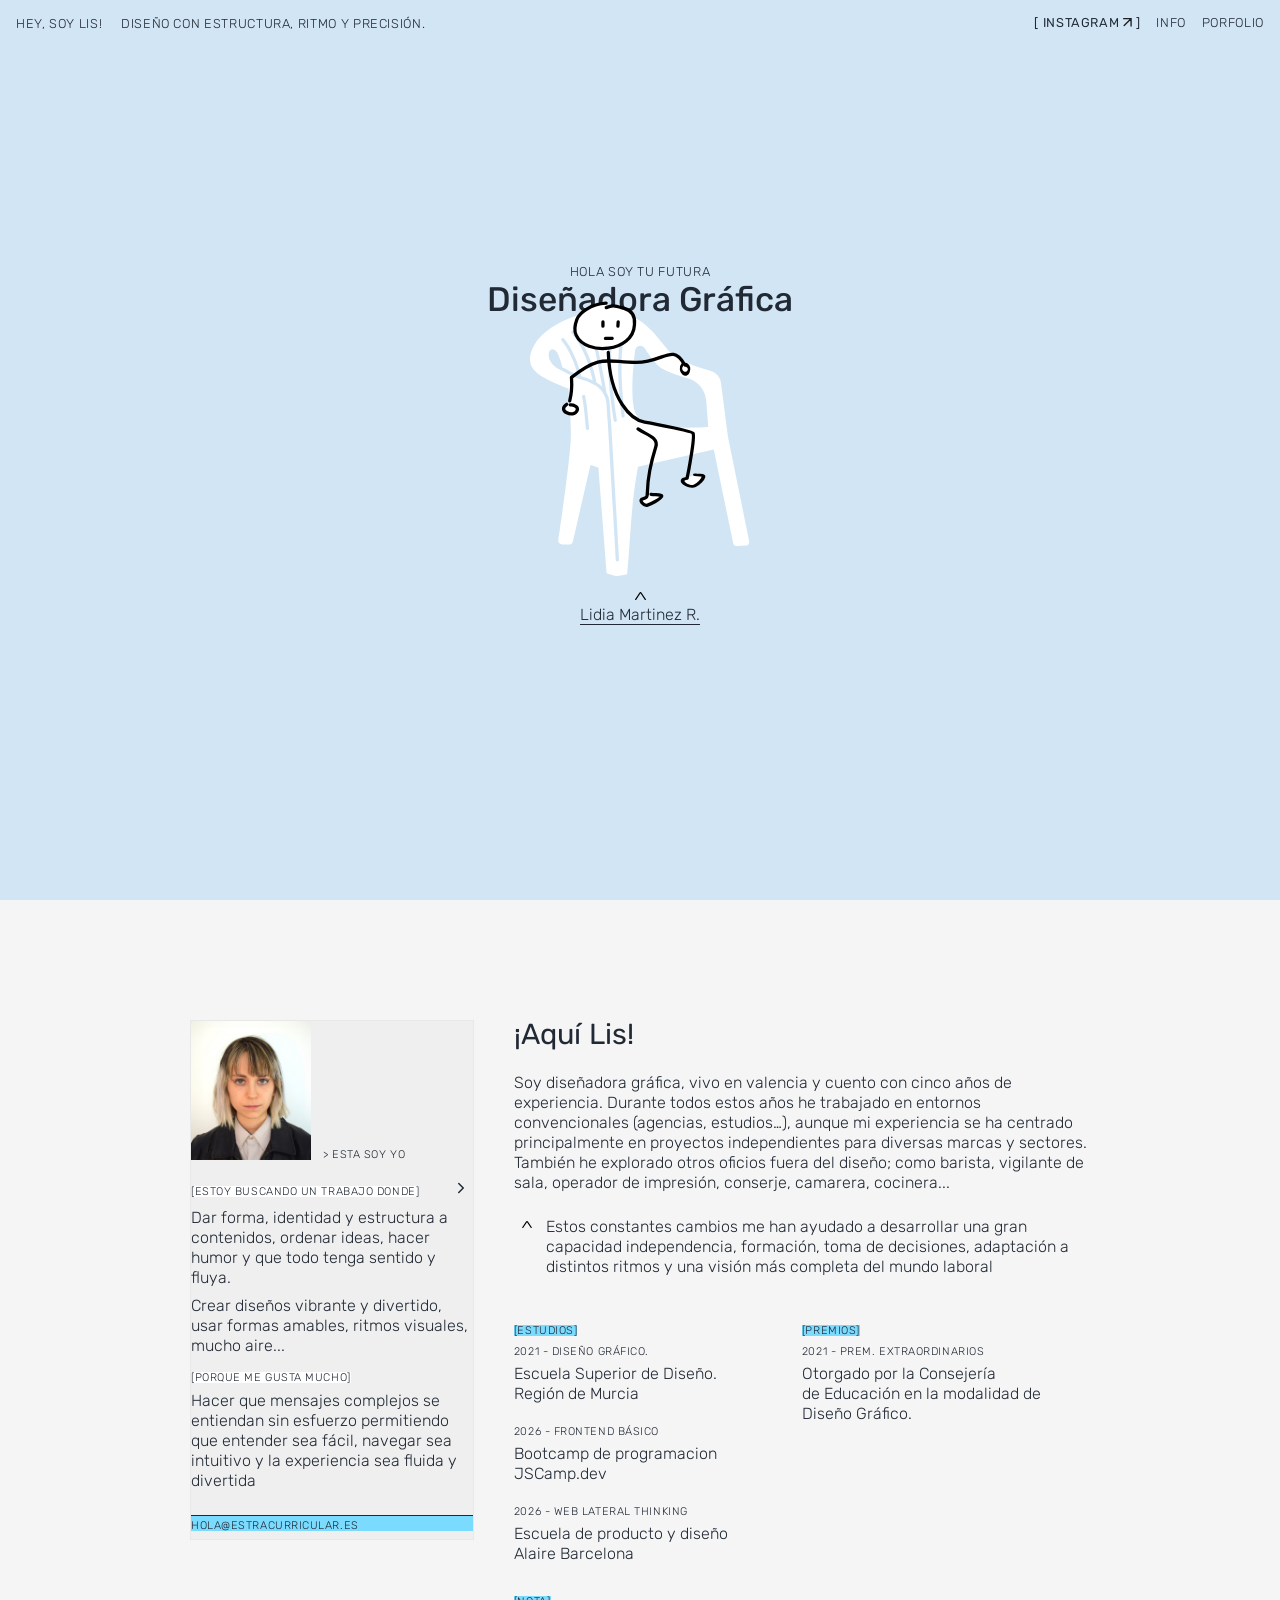
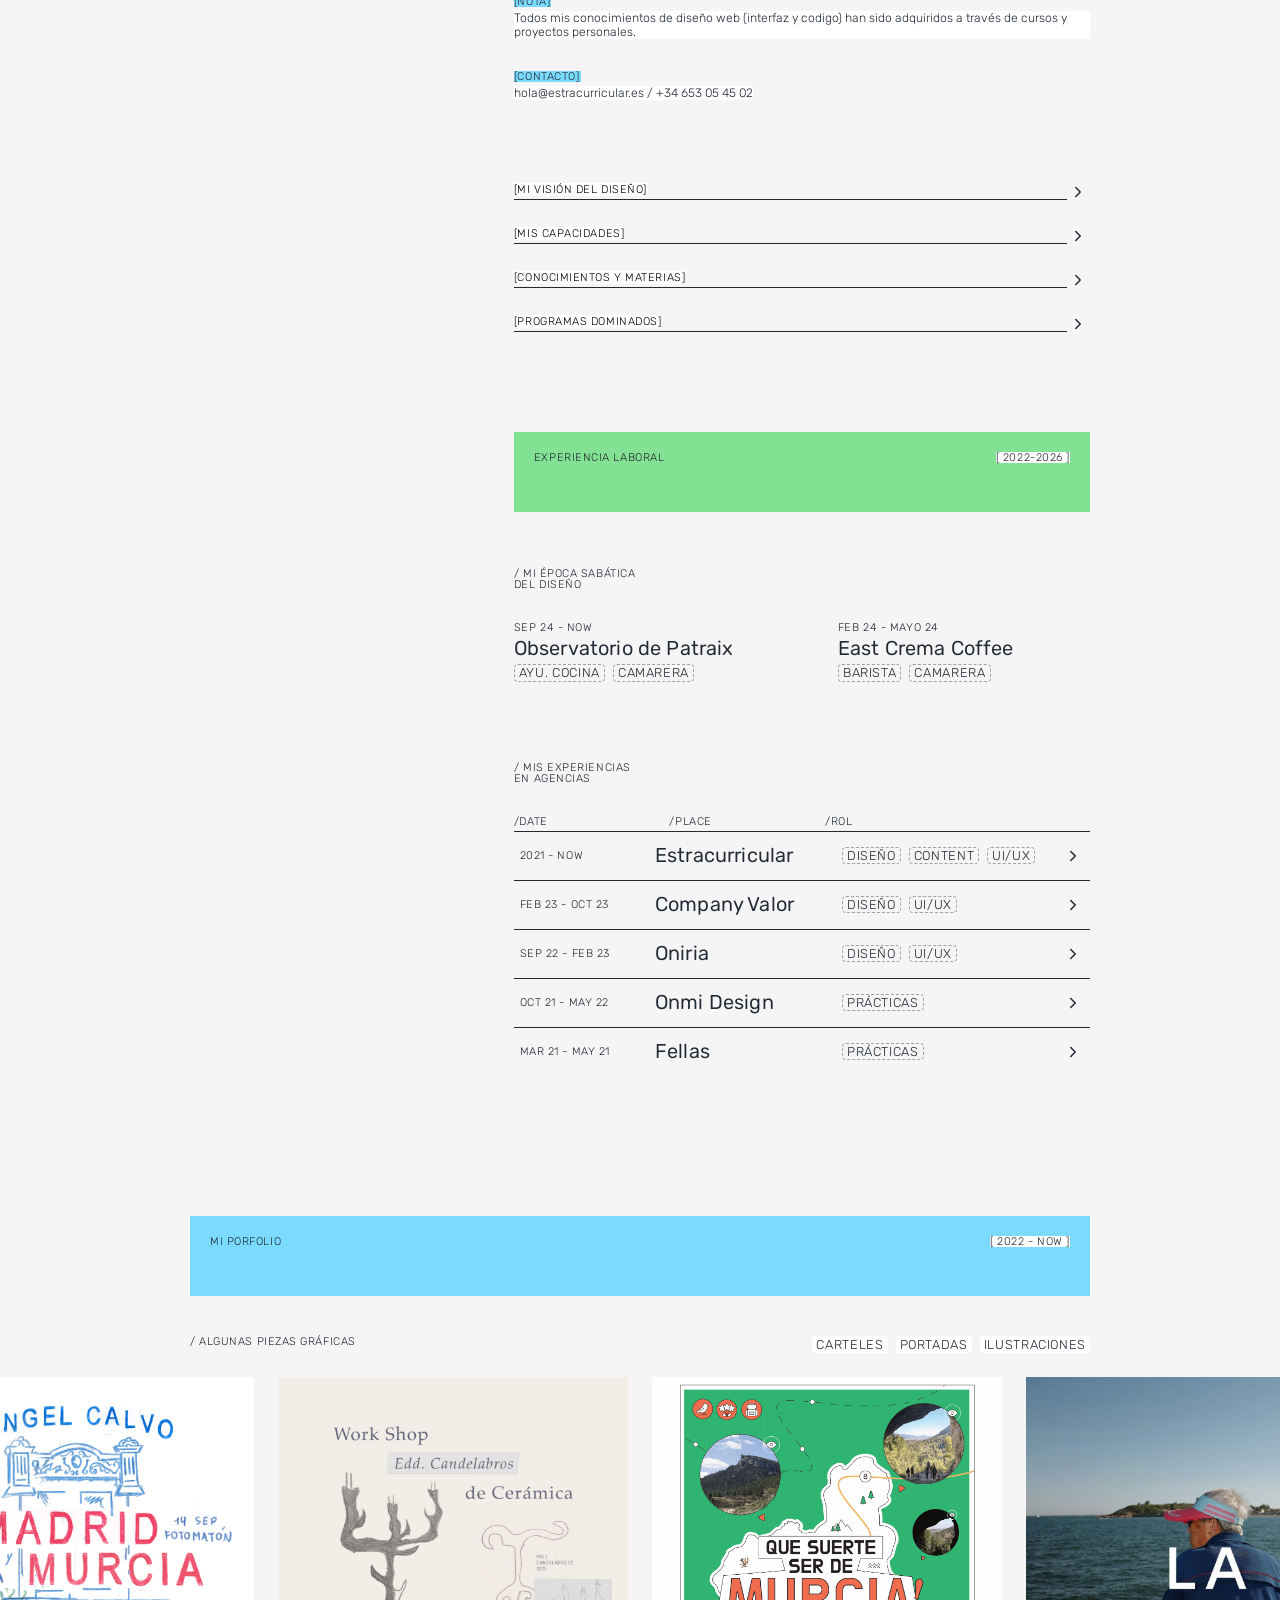
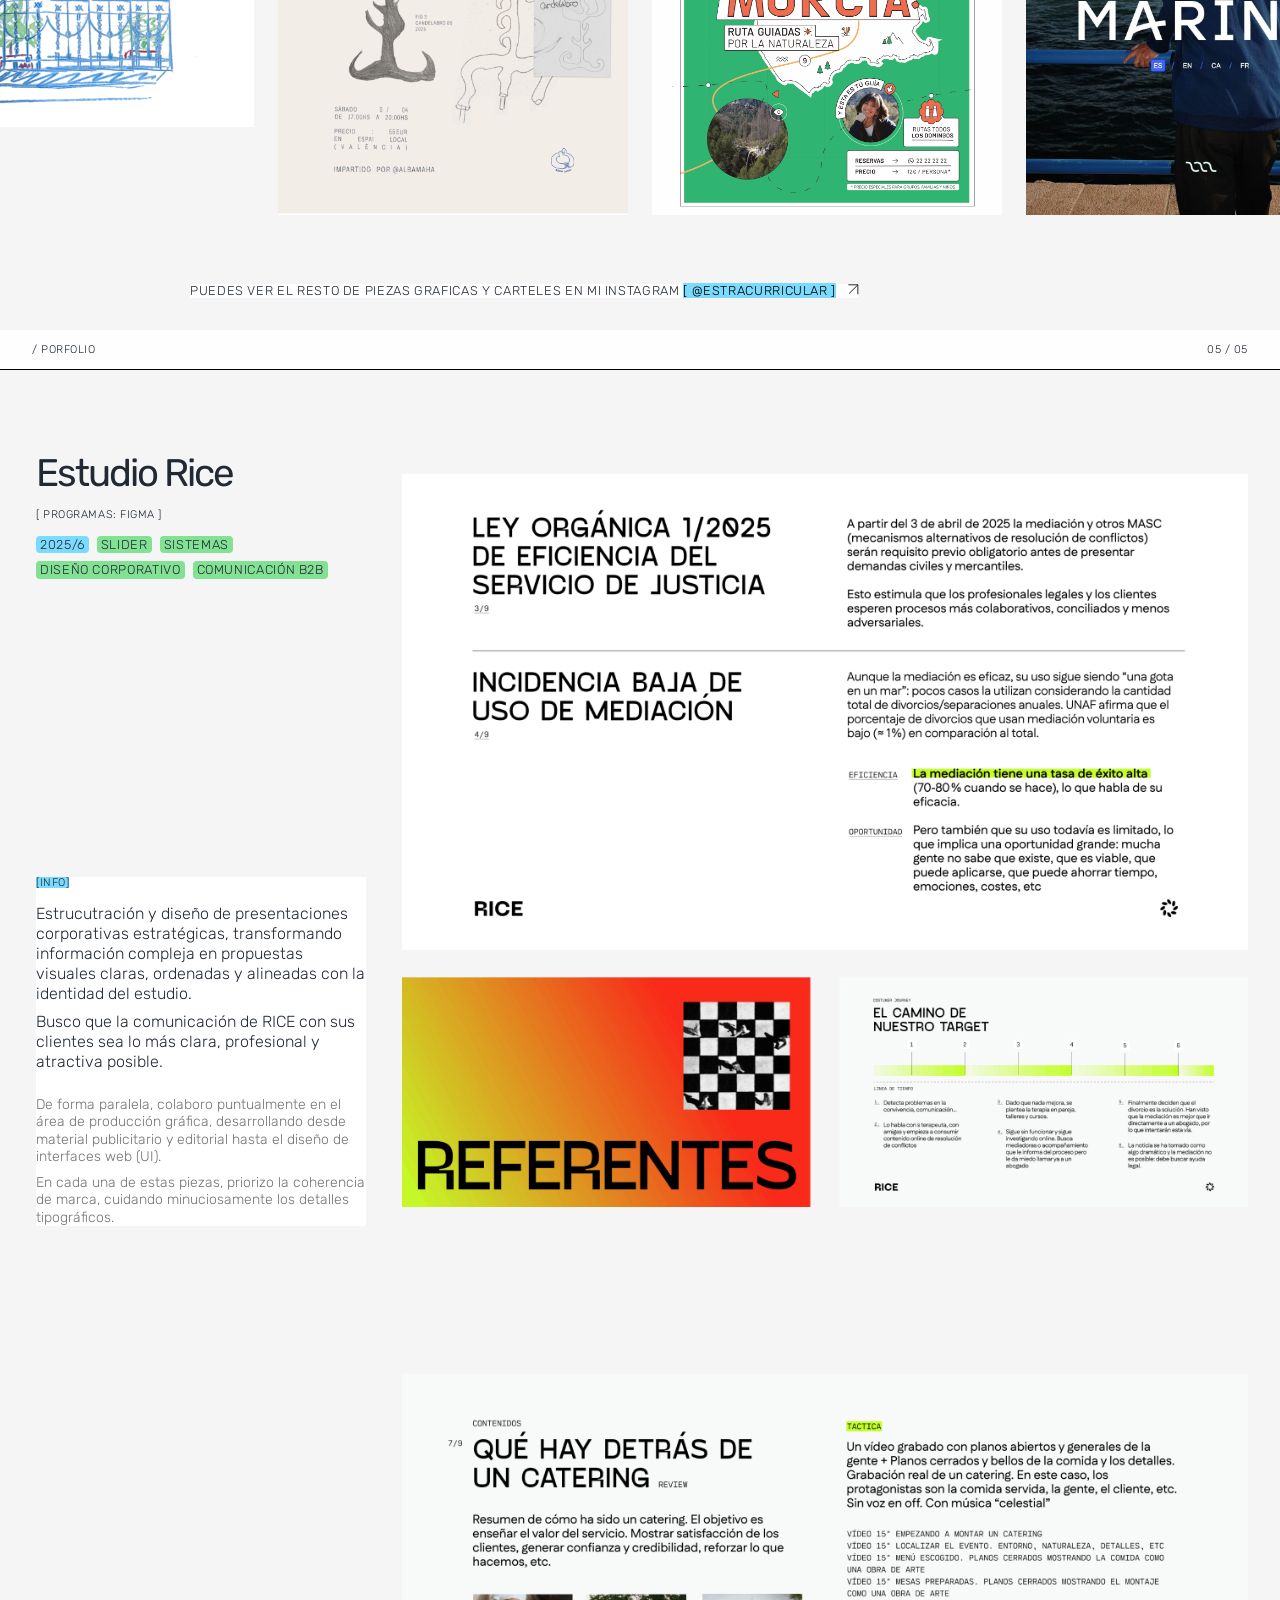
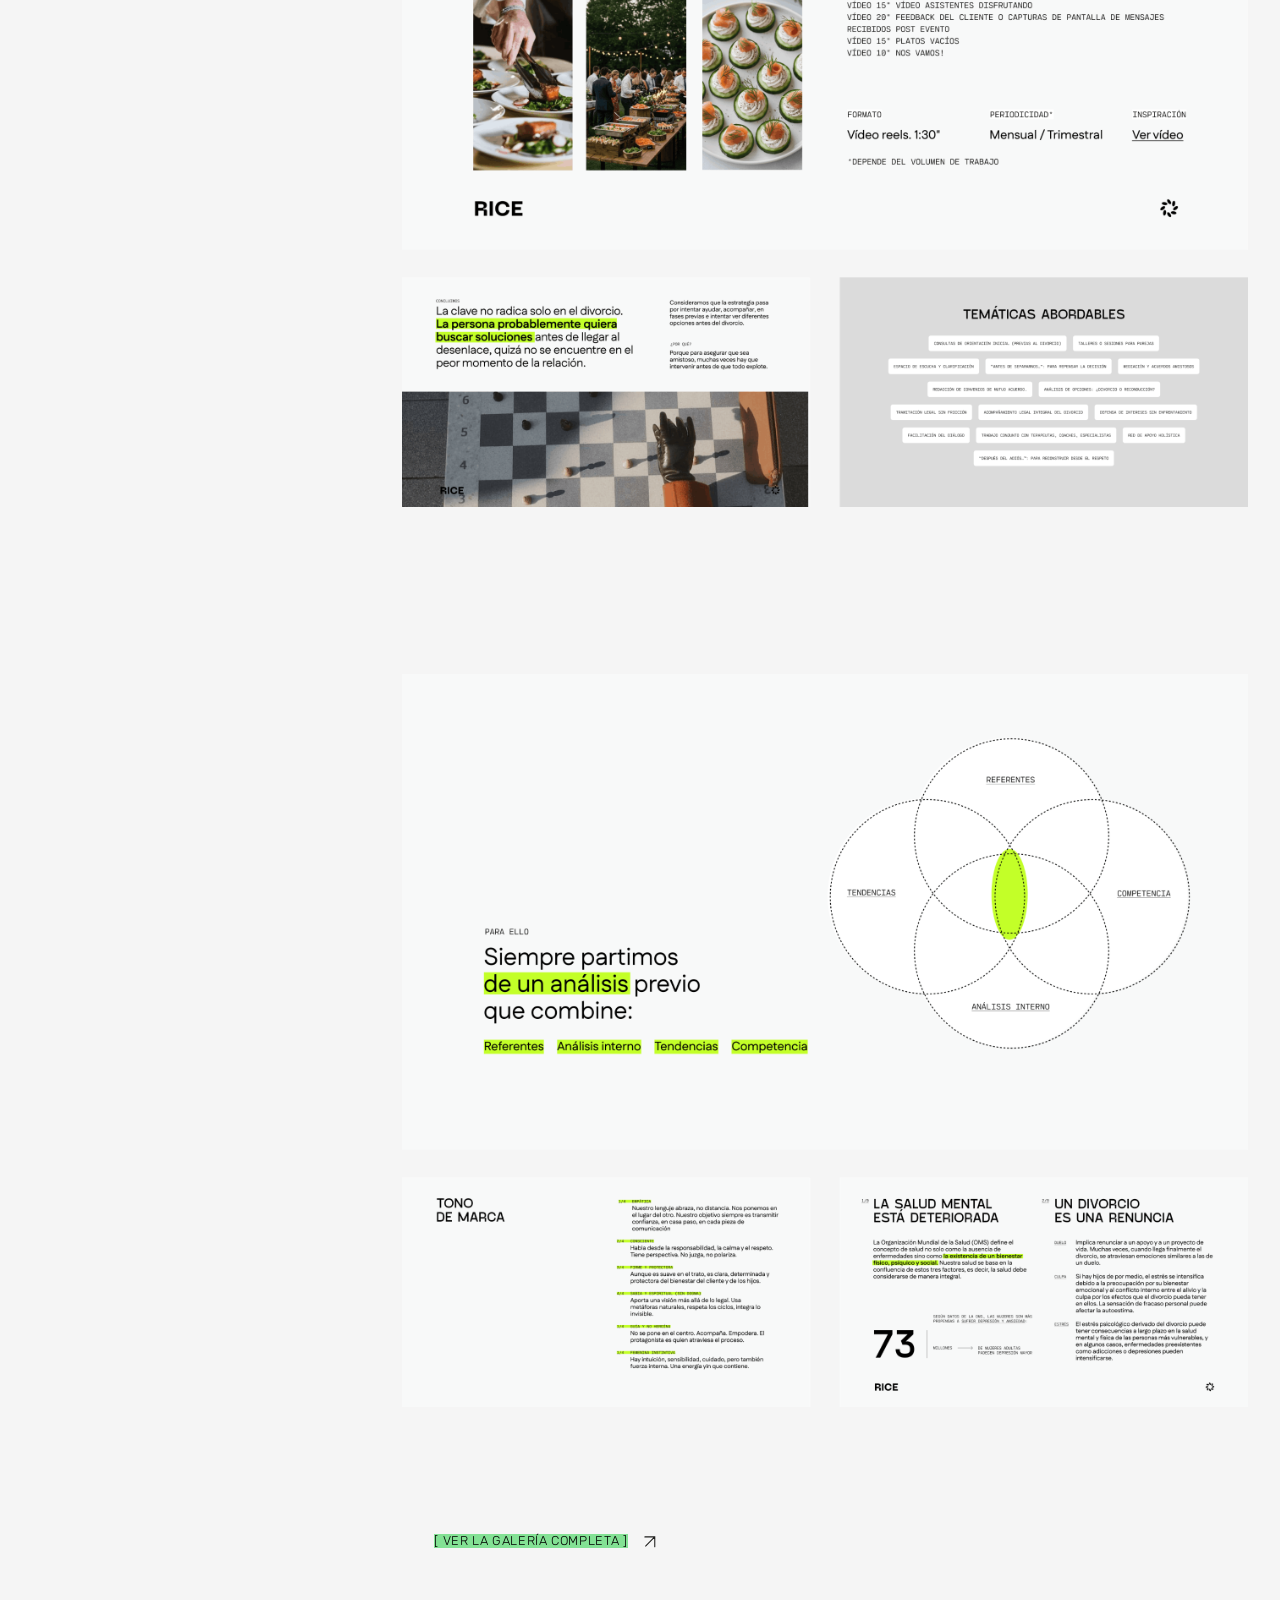
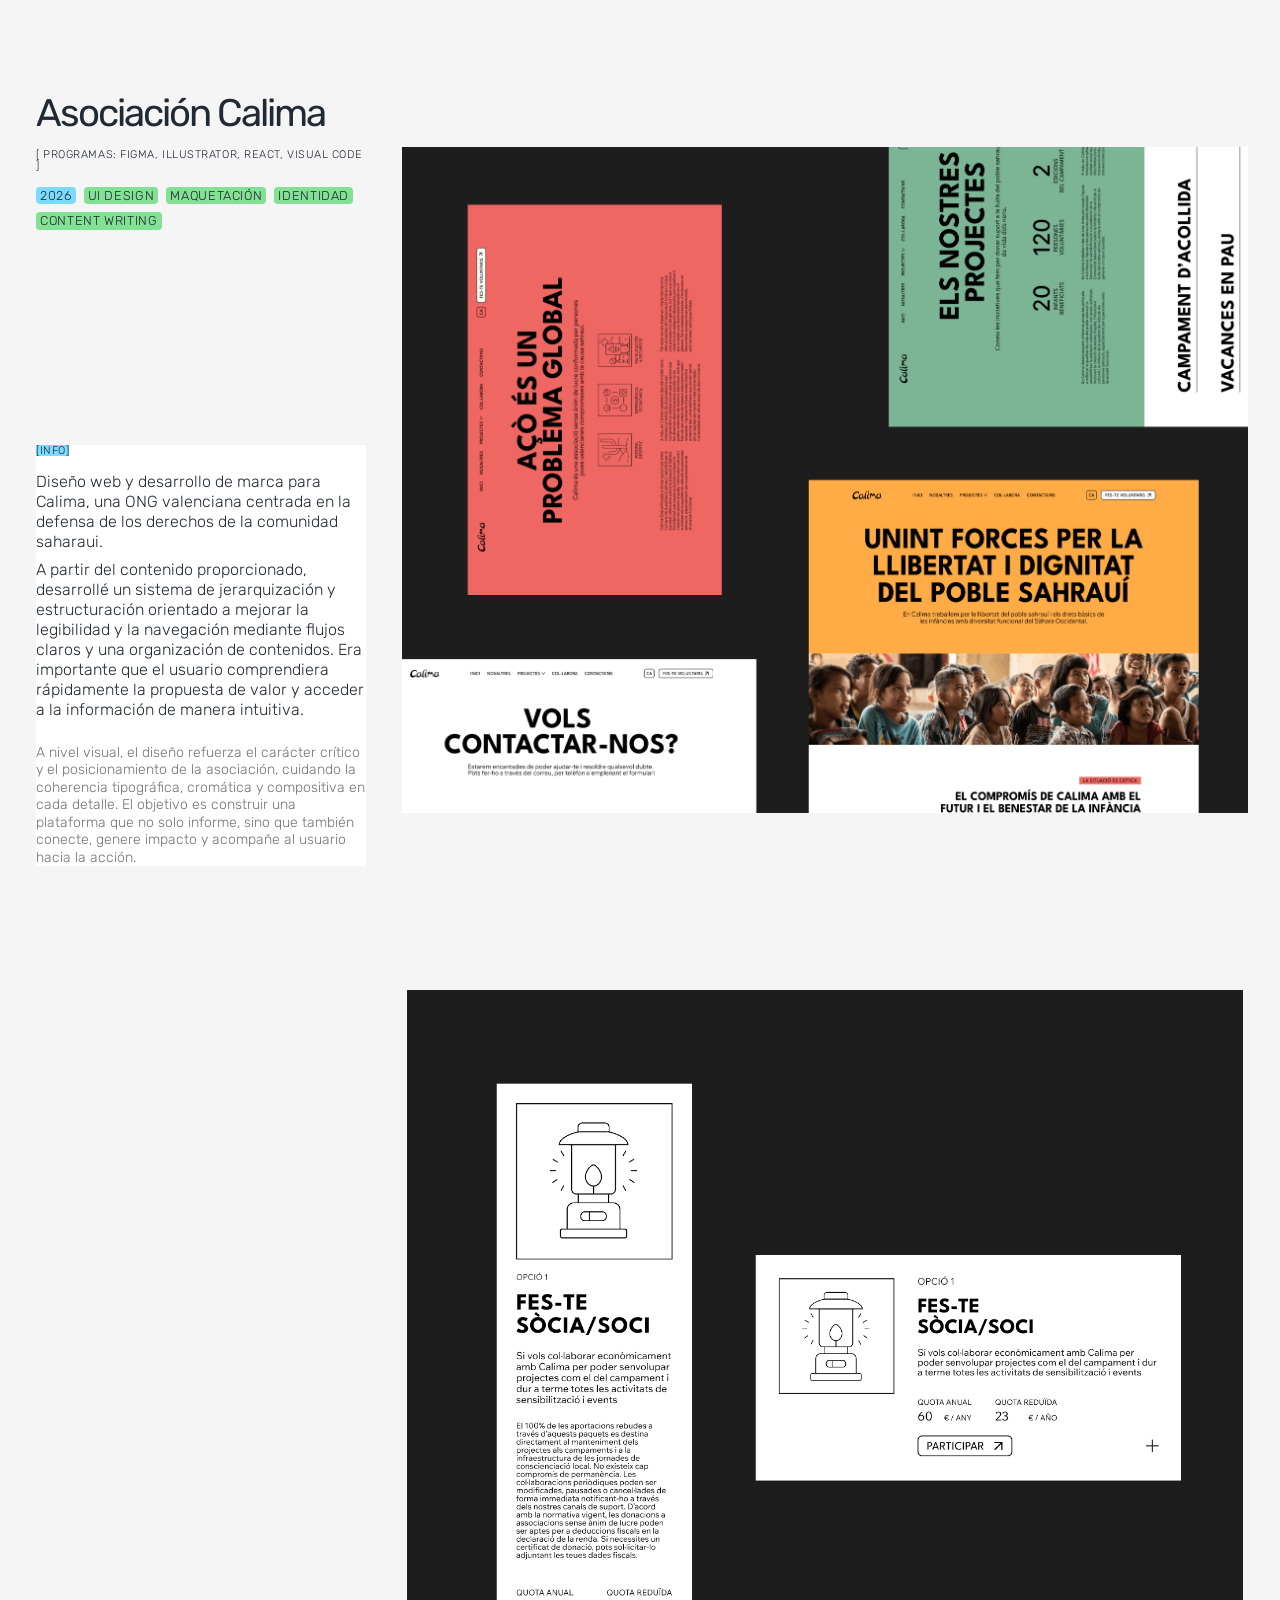
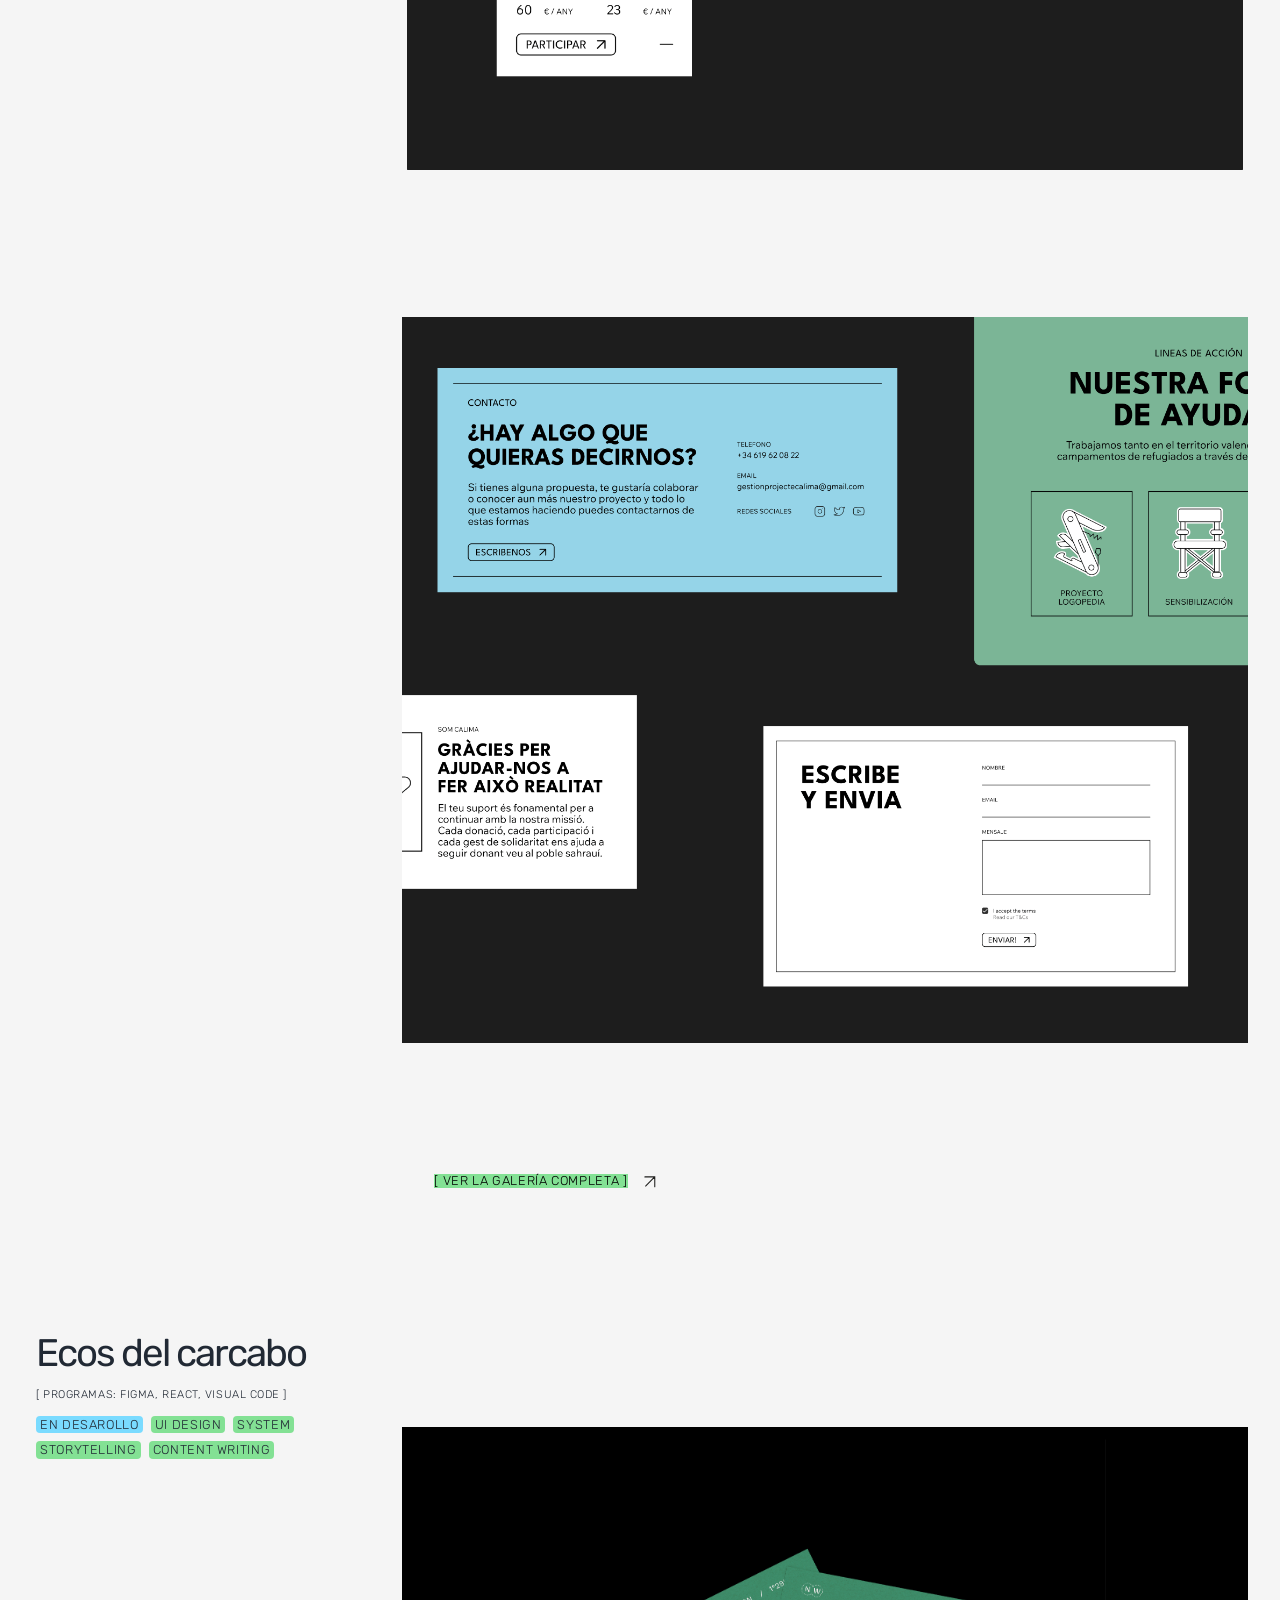
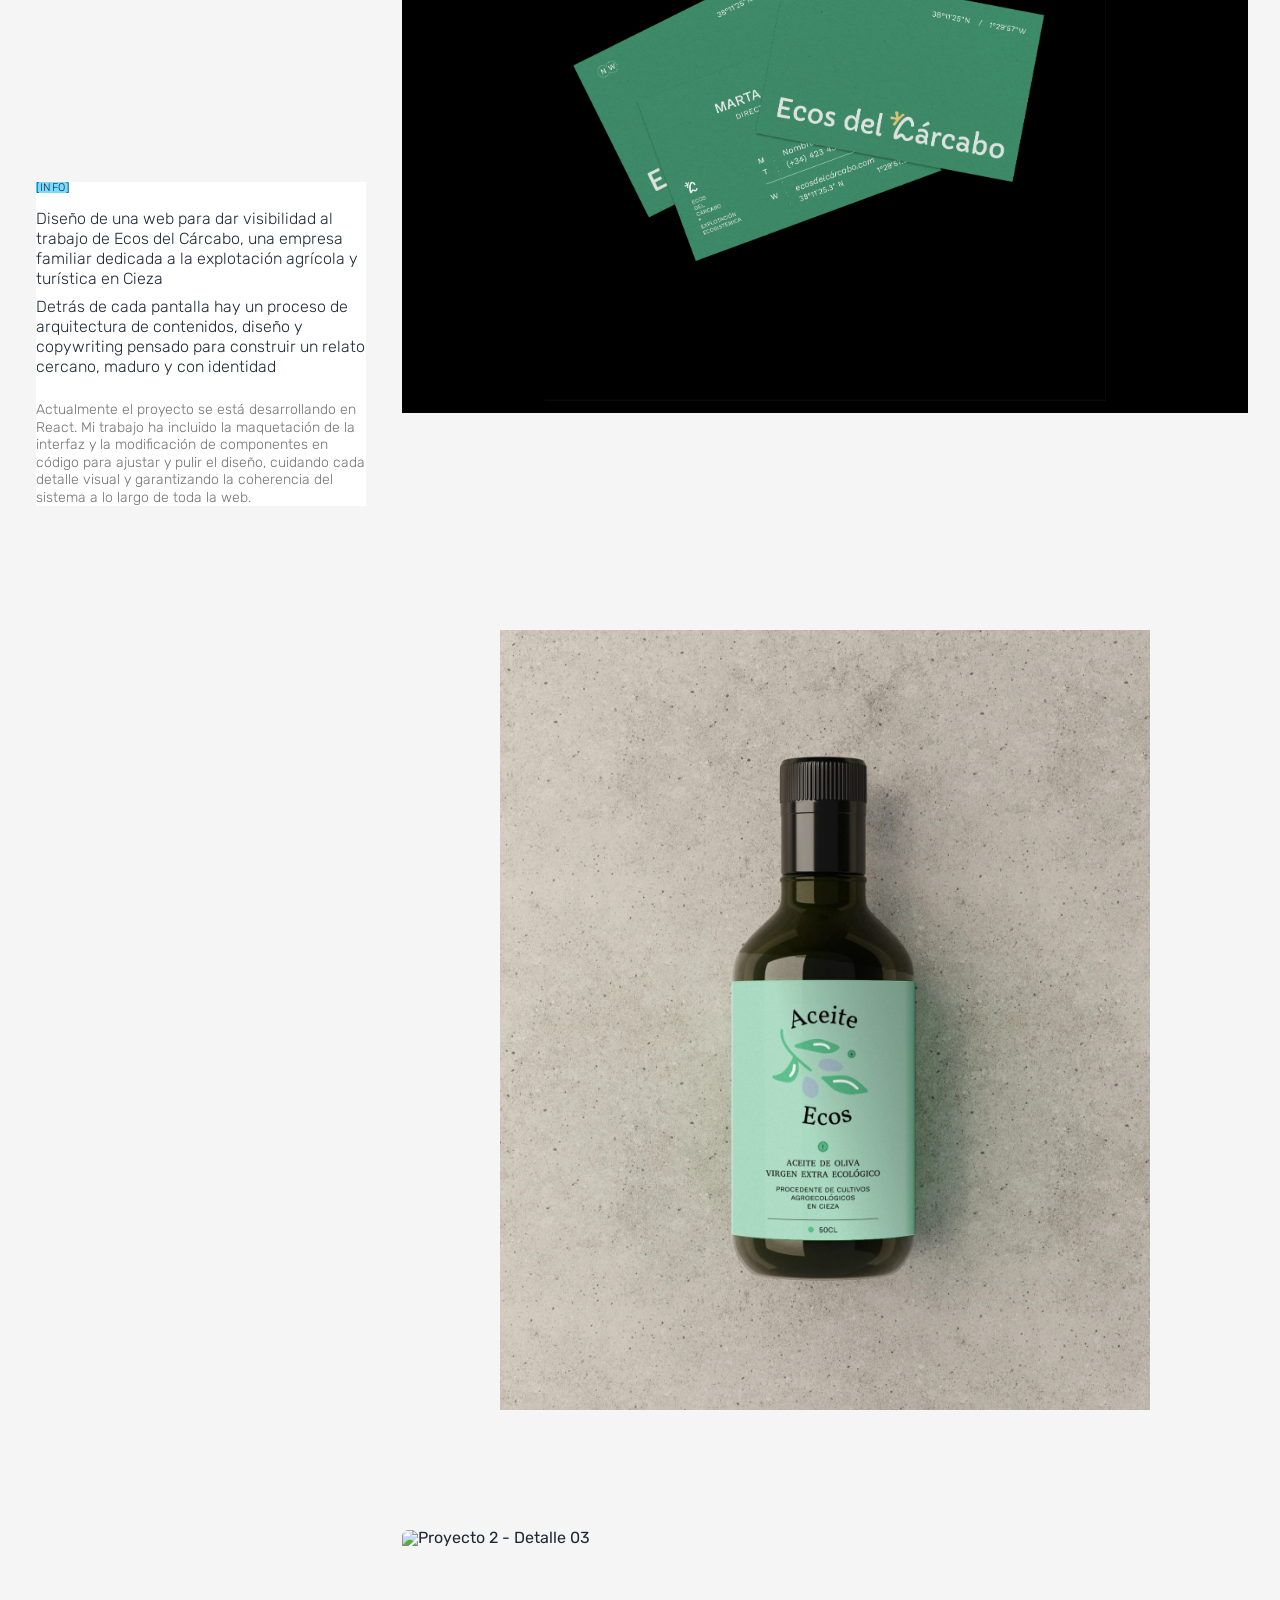
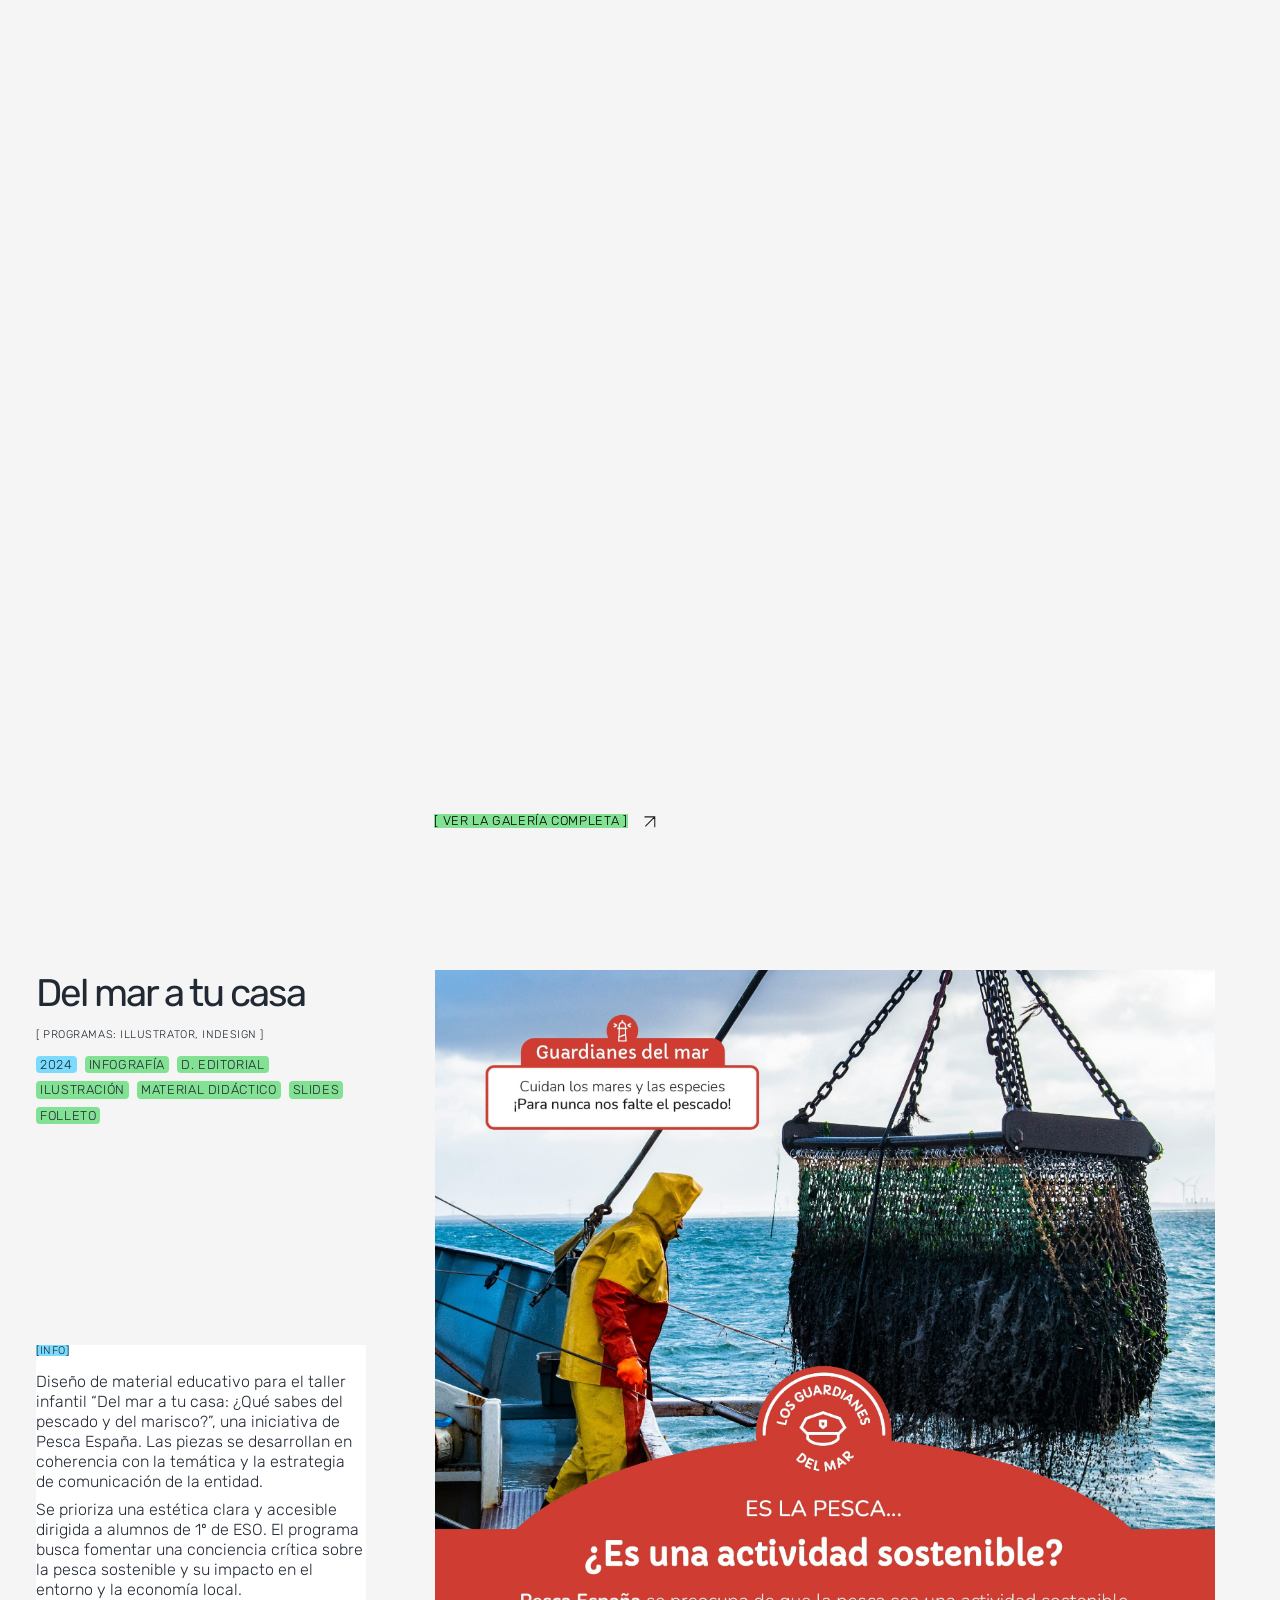
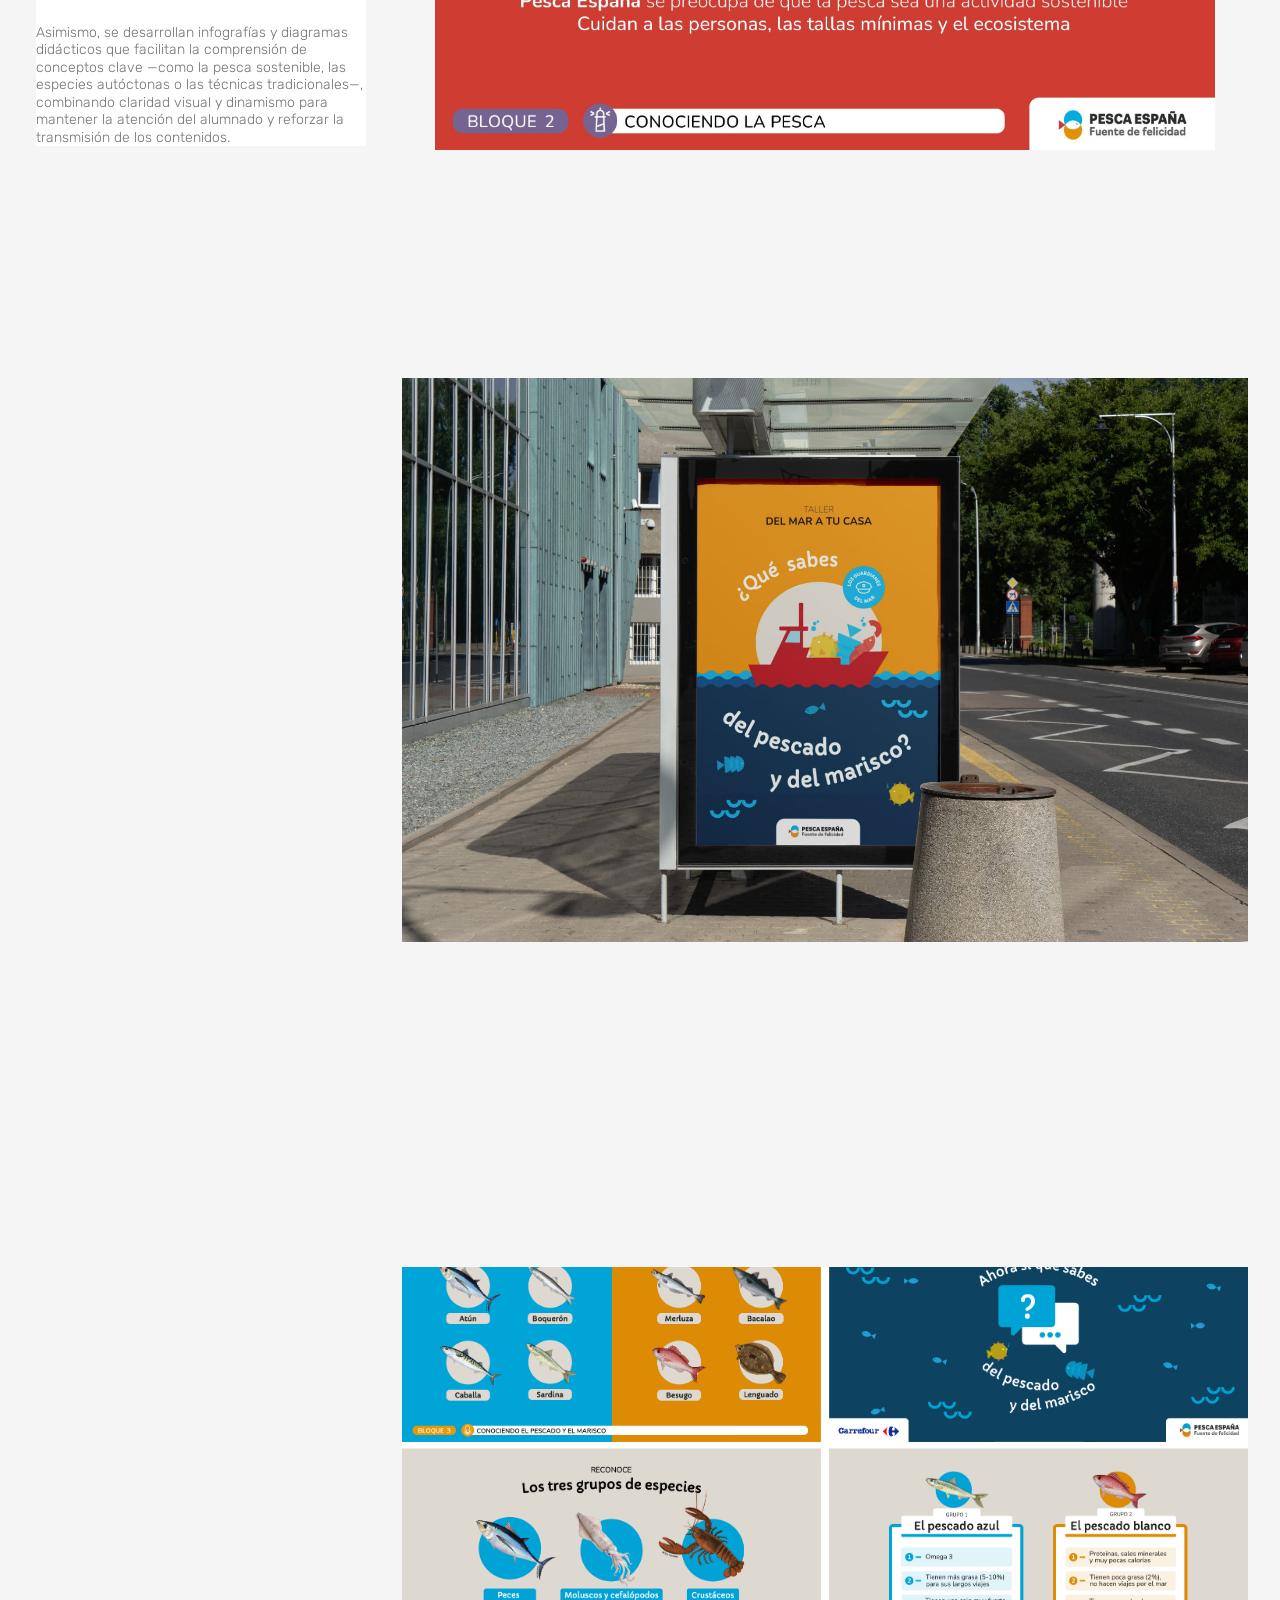
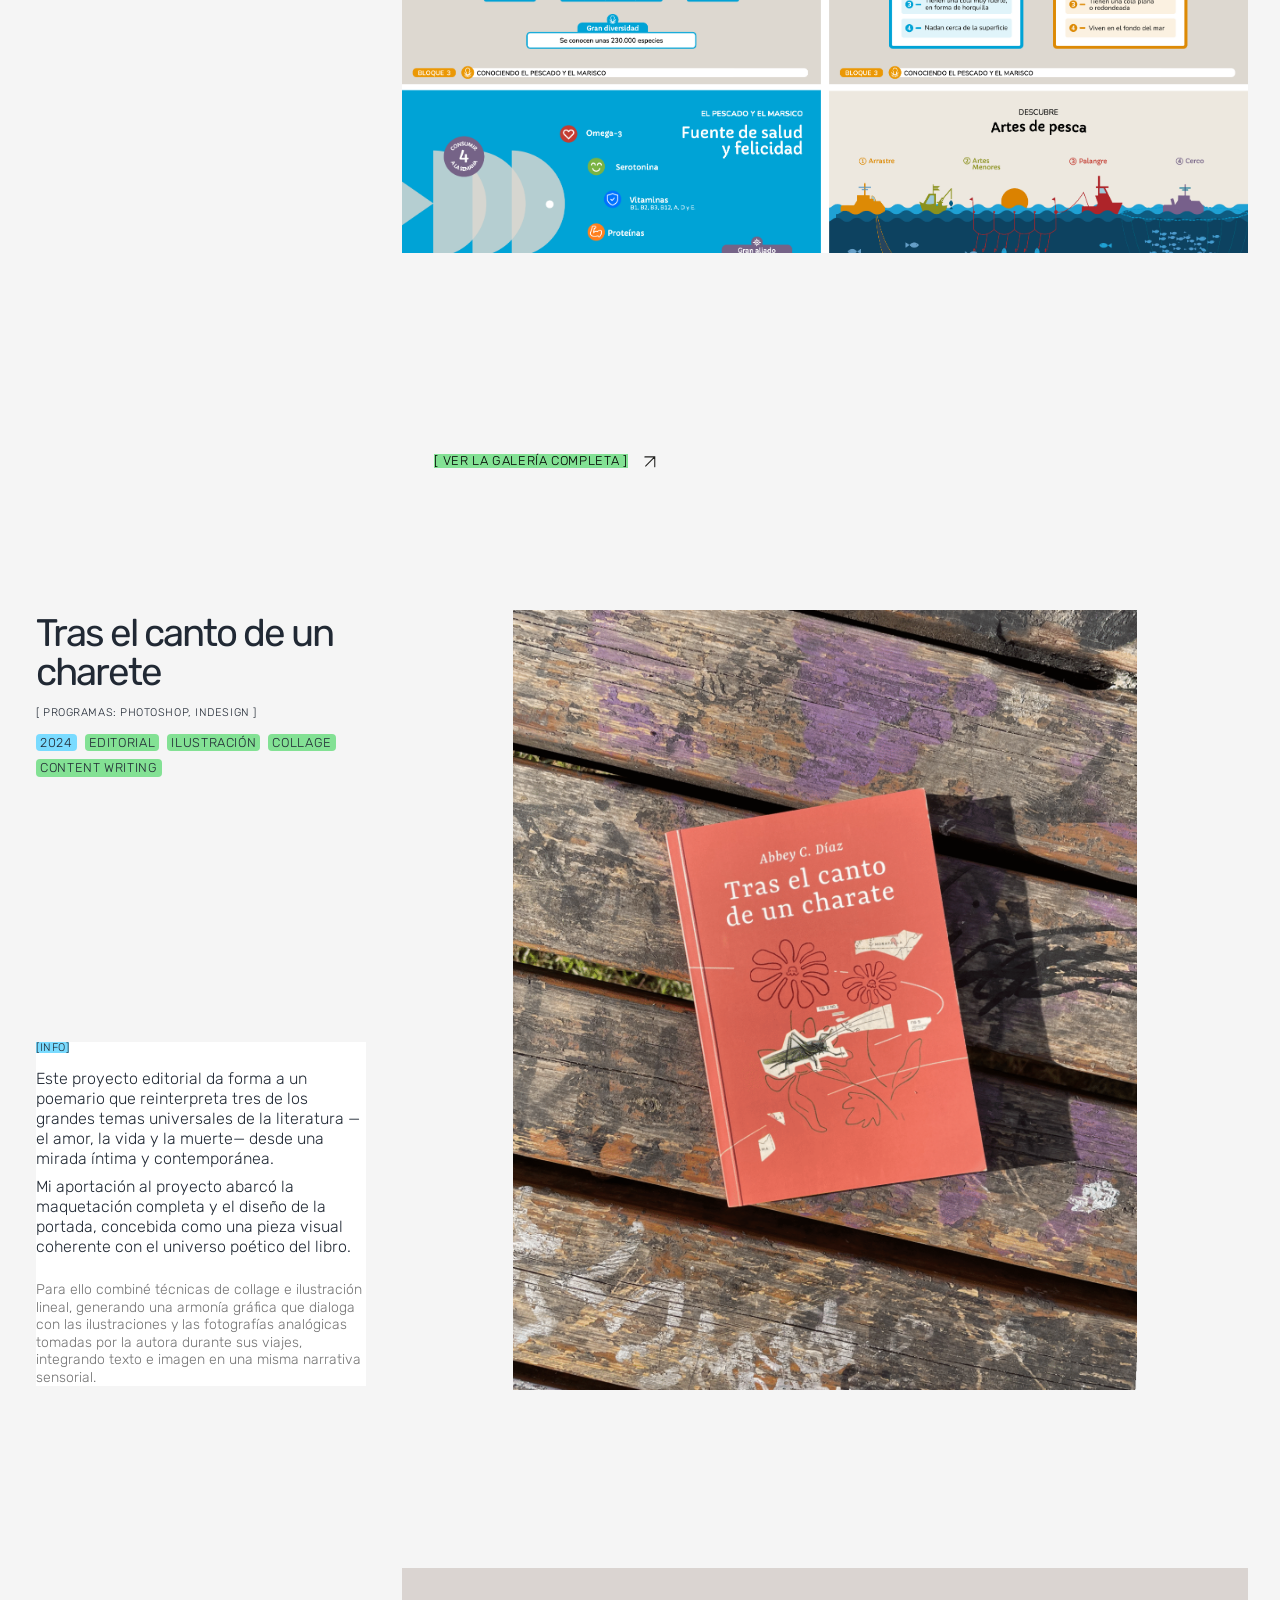
==== commit 7803f5c2: "feat:add photos" ====
--- a/index.html
+++ b/index.html
@@ -526,16 +526,20 @@
     <div class="gallery margin40" id="viewport">
 	<div class="flex-group row u-gap-24" >
 		<img src="./img/graficas/6a.png">
+        <img src="./img/graficas/3a2.png" alt="Proyecto gráfico">
+        <img src="./img/graficas/4a.png">
         <img src="./img/graficas/5a.png">
-        <img src="./img/graficas/4a.png">
-        <img src="./img/graficas/3a.png" alt="Proyecto gráfico">
+        <img src="./img/graficas/3a.jpg" alt="Proyecto gráfico">
 		<img id="una-portada" src="./img/graficas/2a.png">
+
+
 		<img id="un-cartel"src="./img/graficas/1a.png">
 		<img src="./img/graficas/1b.png">
-	    <img id="un-ilustracion" src="./img/graficas/2b.png">
-        <img id="un-ilustracion" src="./img/graficas/3b.png">
+	    <img id="un-ilustracion" src="./img/graficas/2b.jpg">
+        <img id="un-ilustracion" src="./img/graficas/3b.jpg">
         <img src="./img/graficas/4b.png">
 		<img src="./img/graficas/5b.png">
+        <img src="./img/graficas/5b2.jpg">
 		<img src="./img/graficas/6b.png">
 	</div>
     </div>
